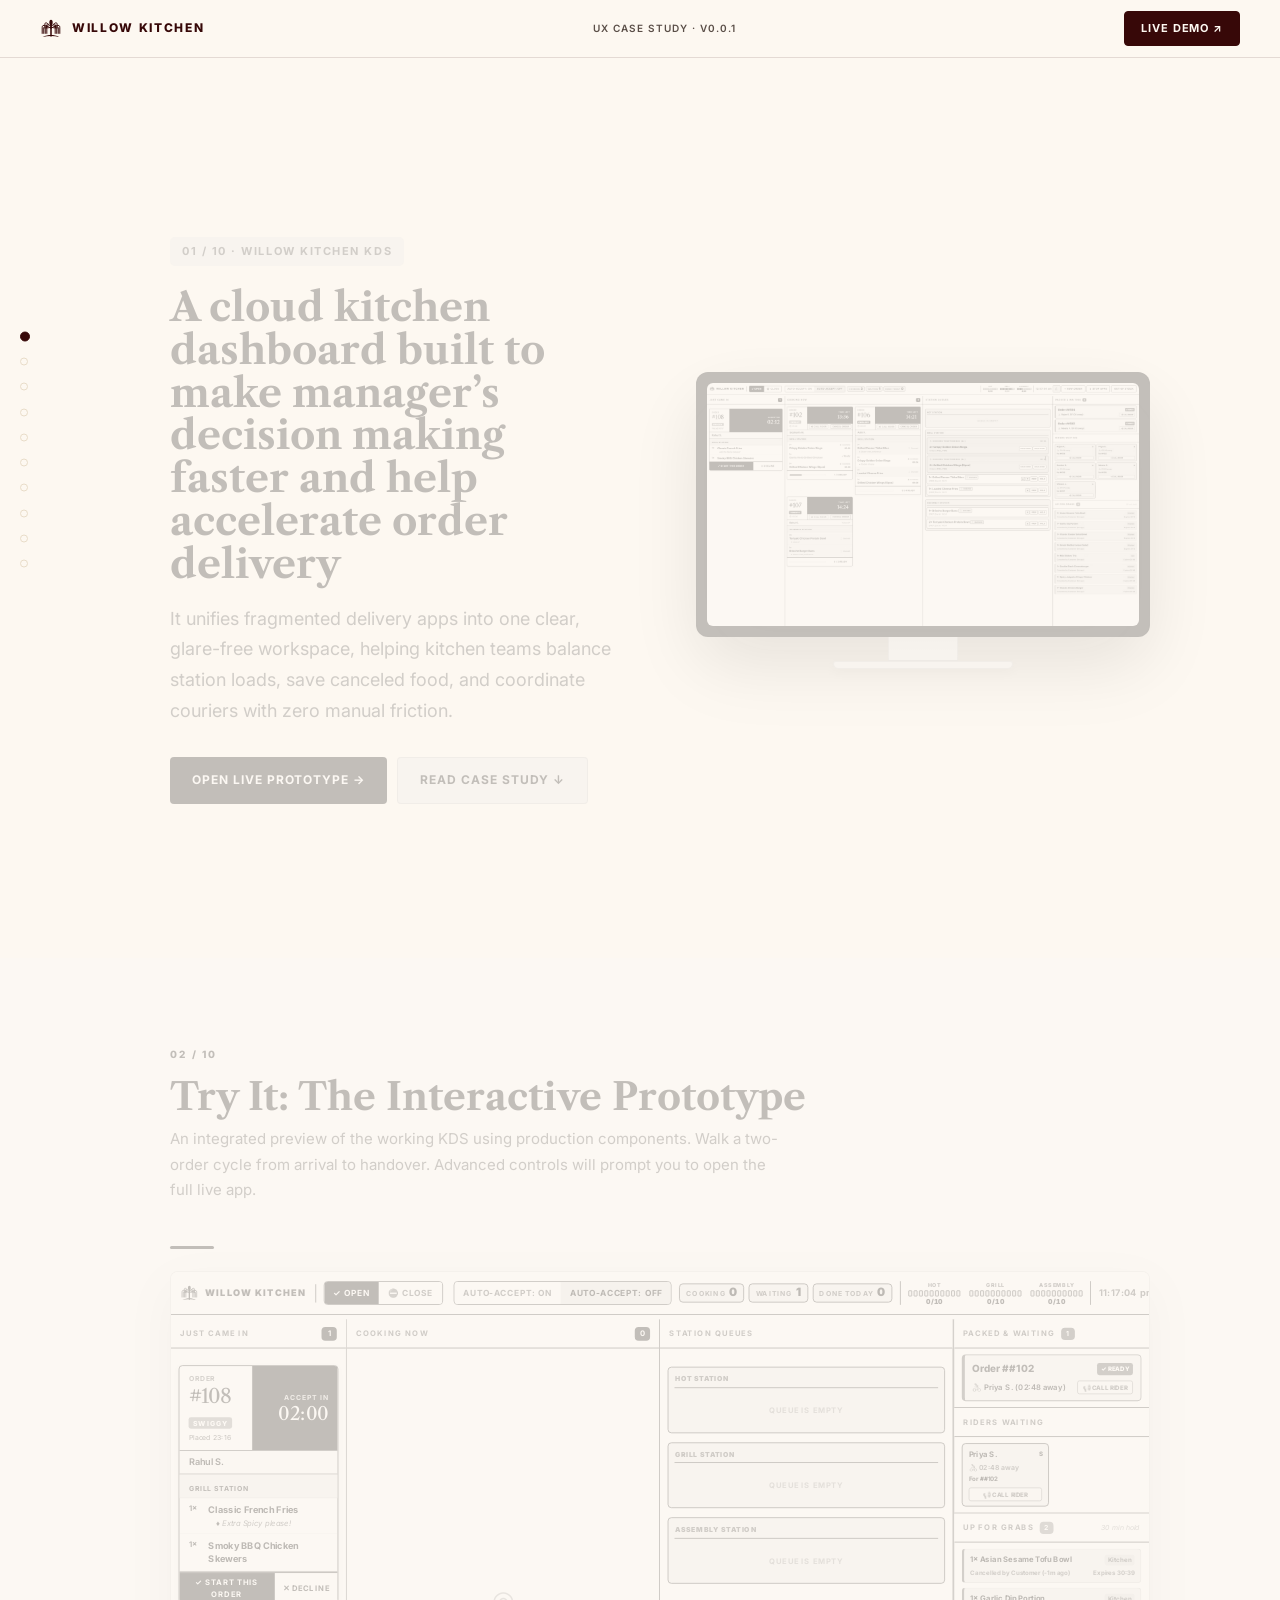
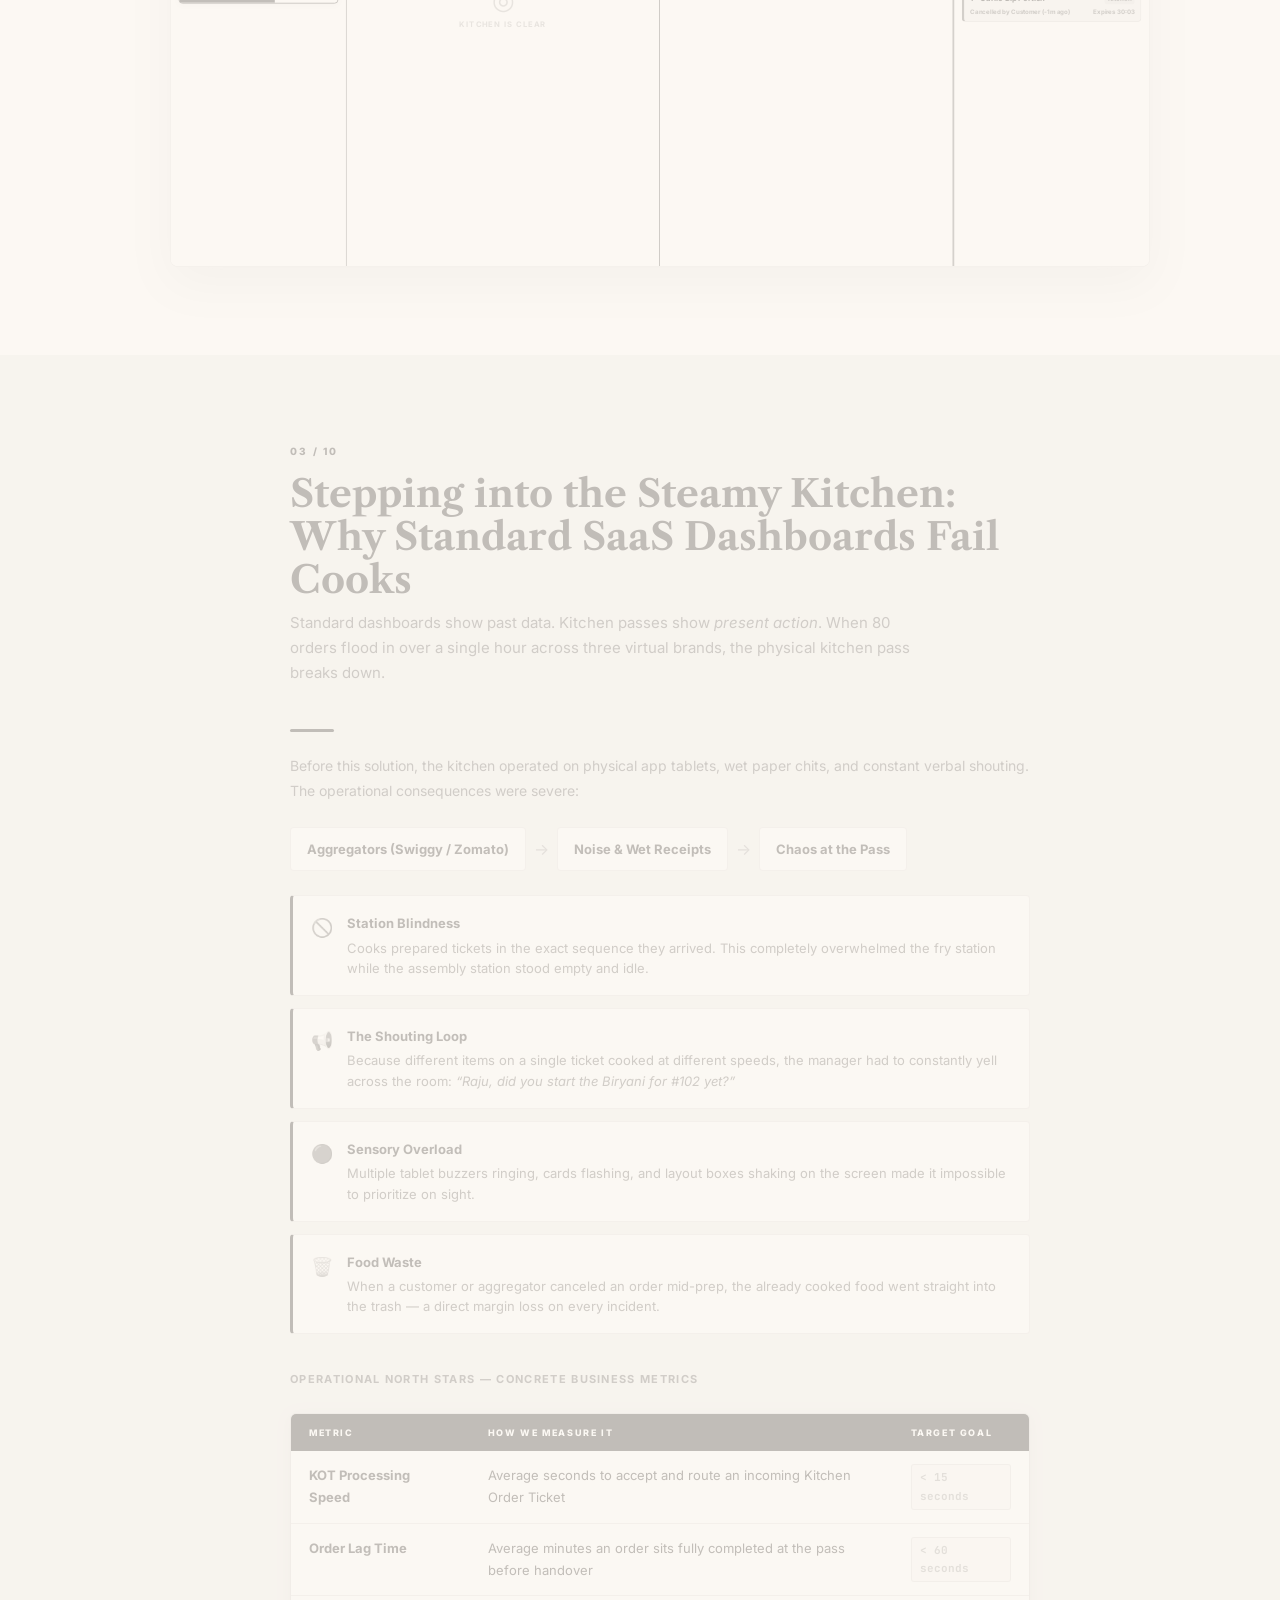
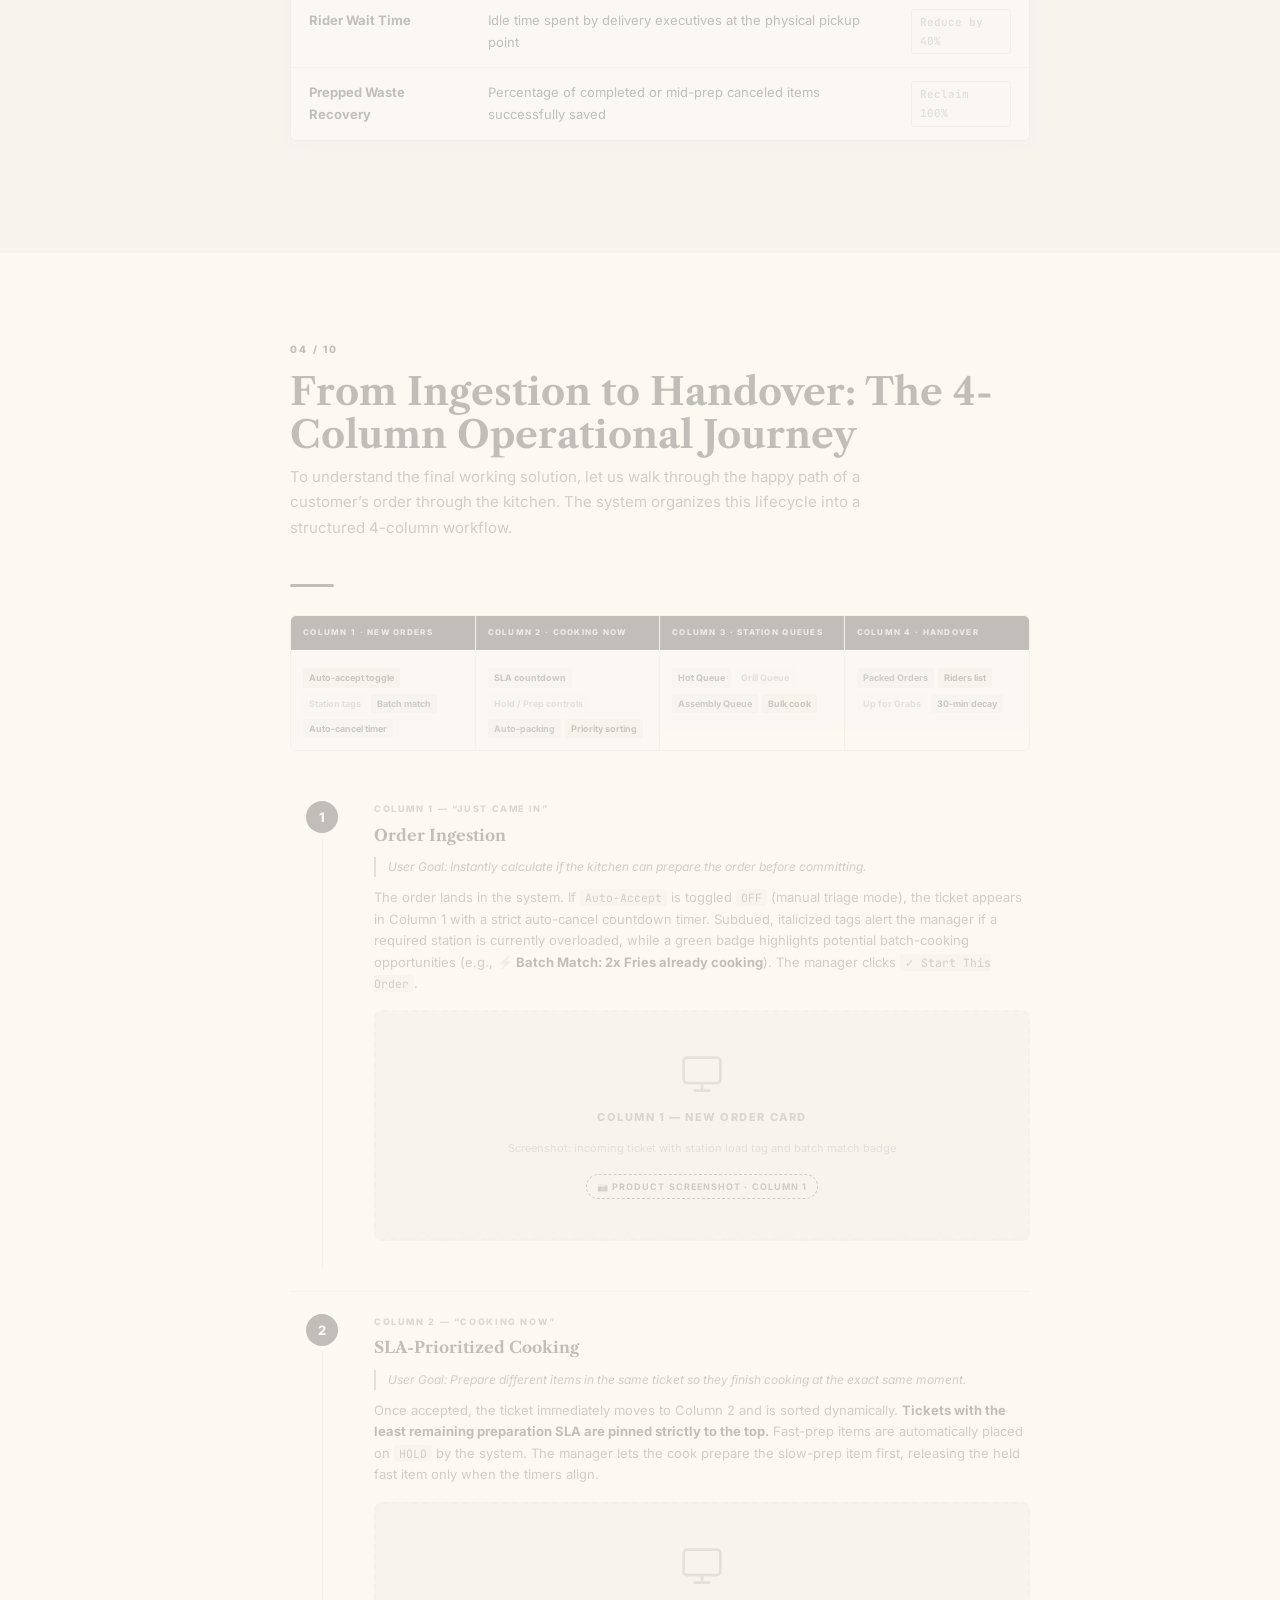
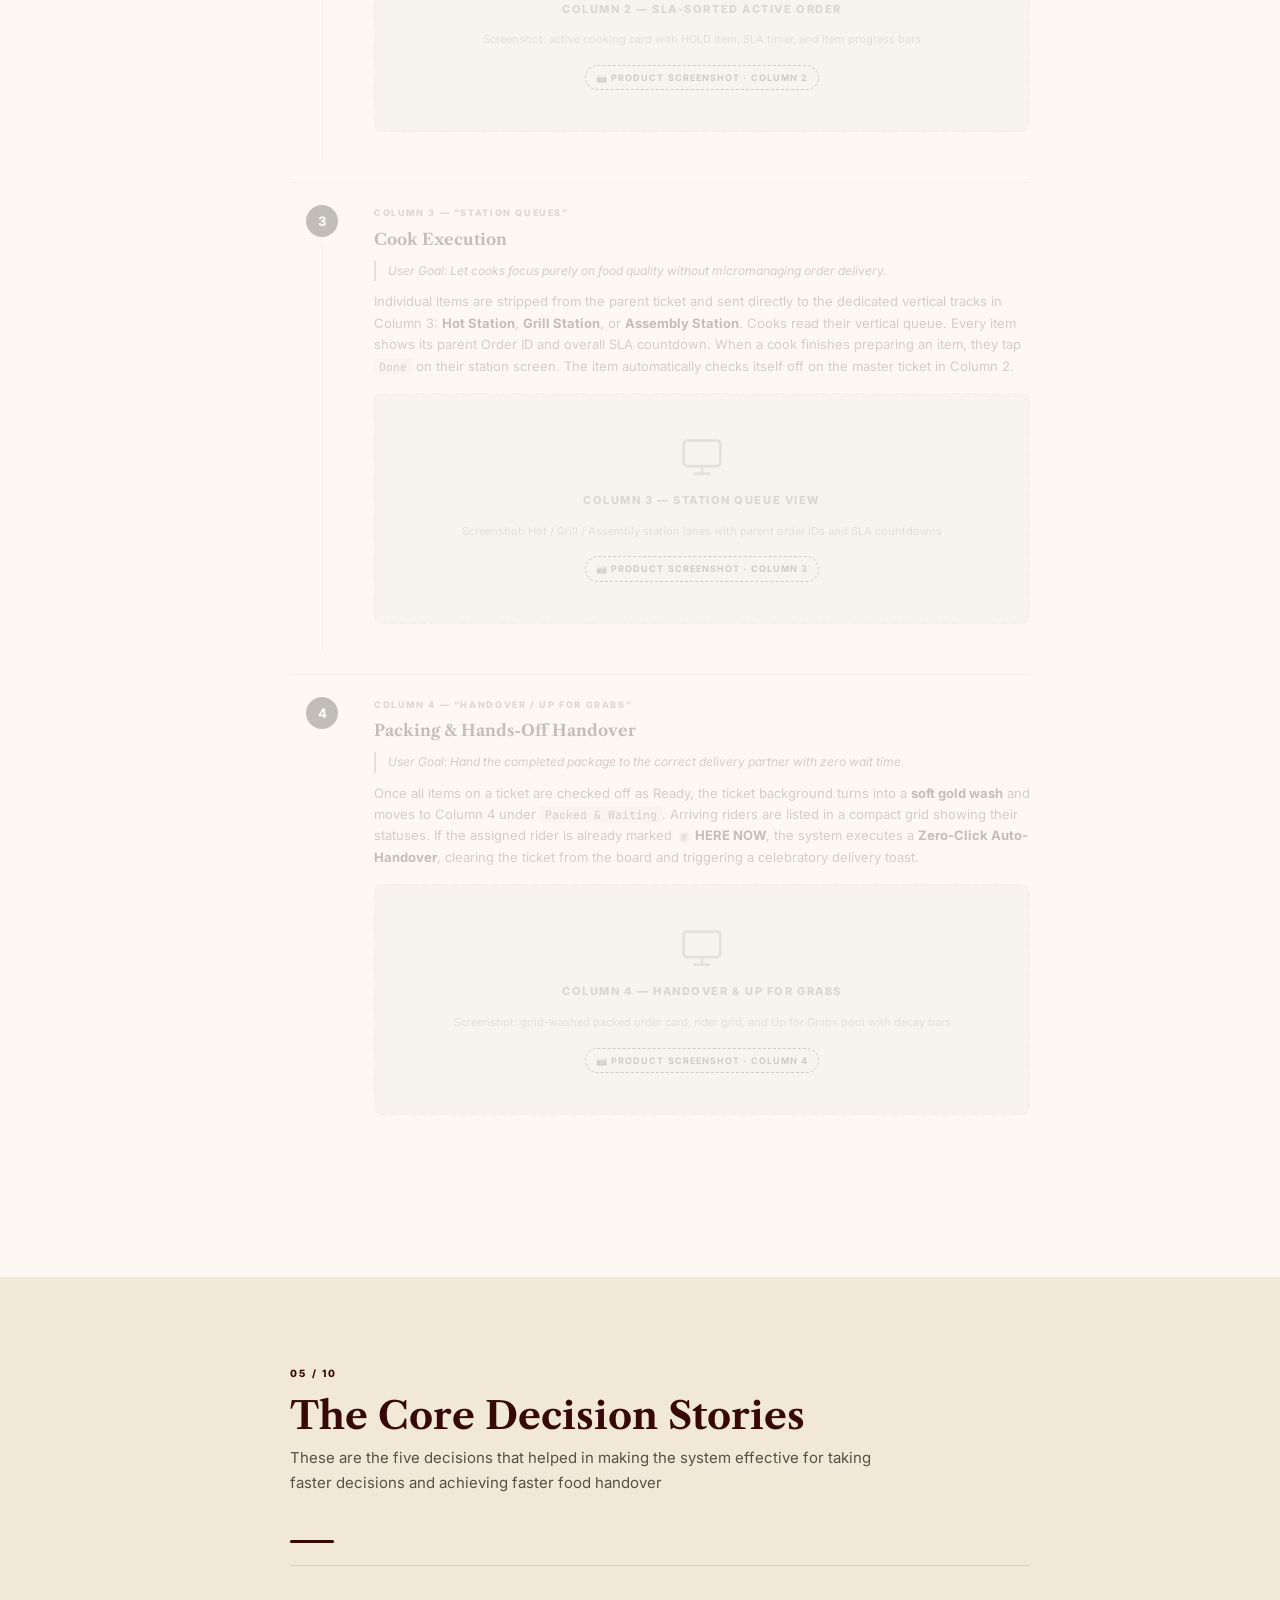
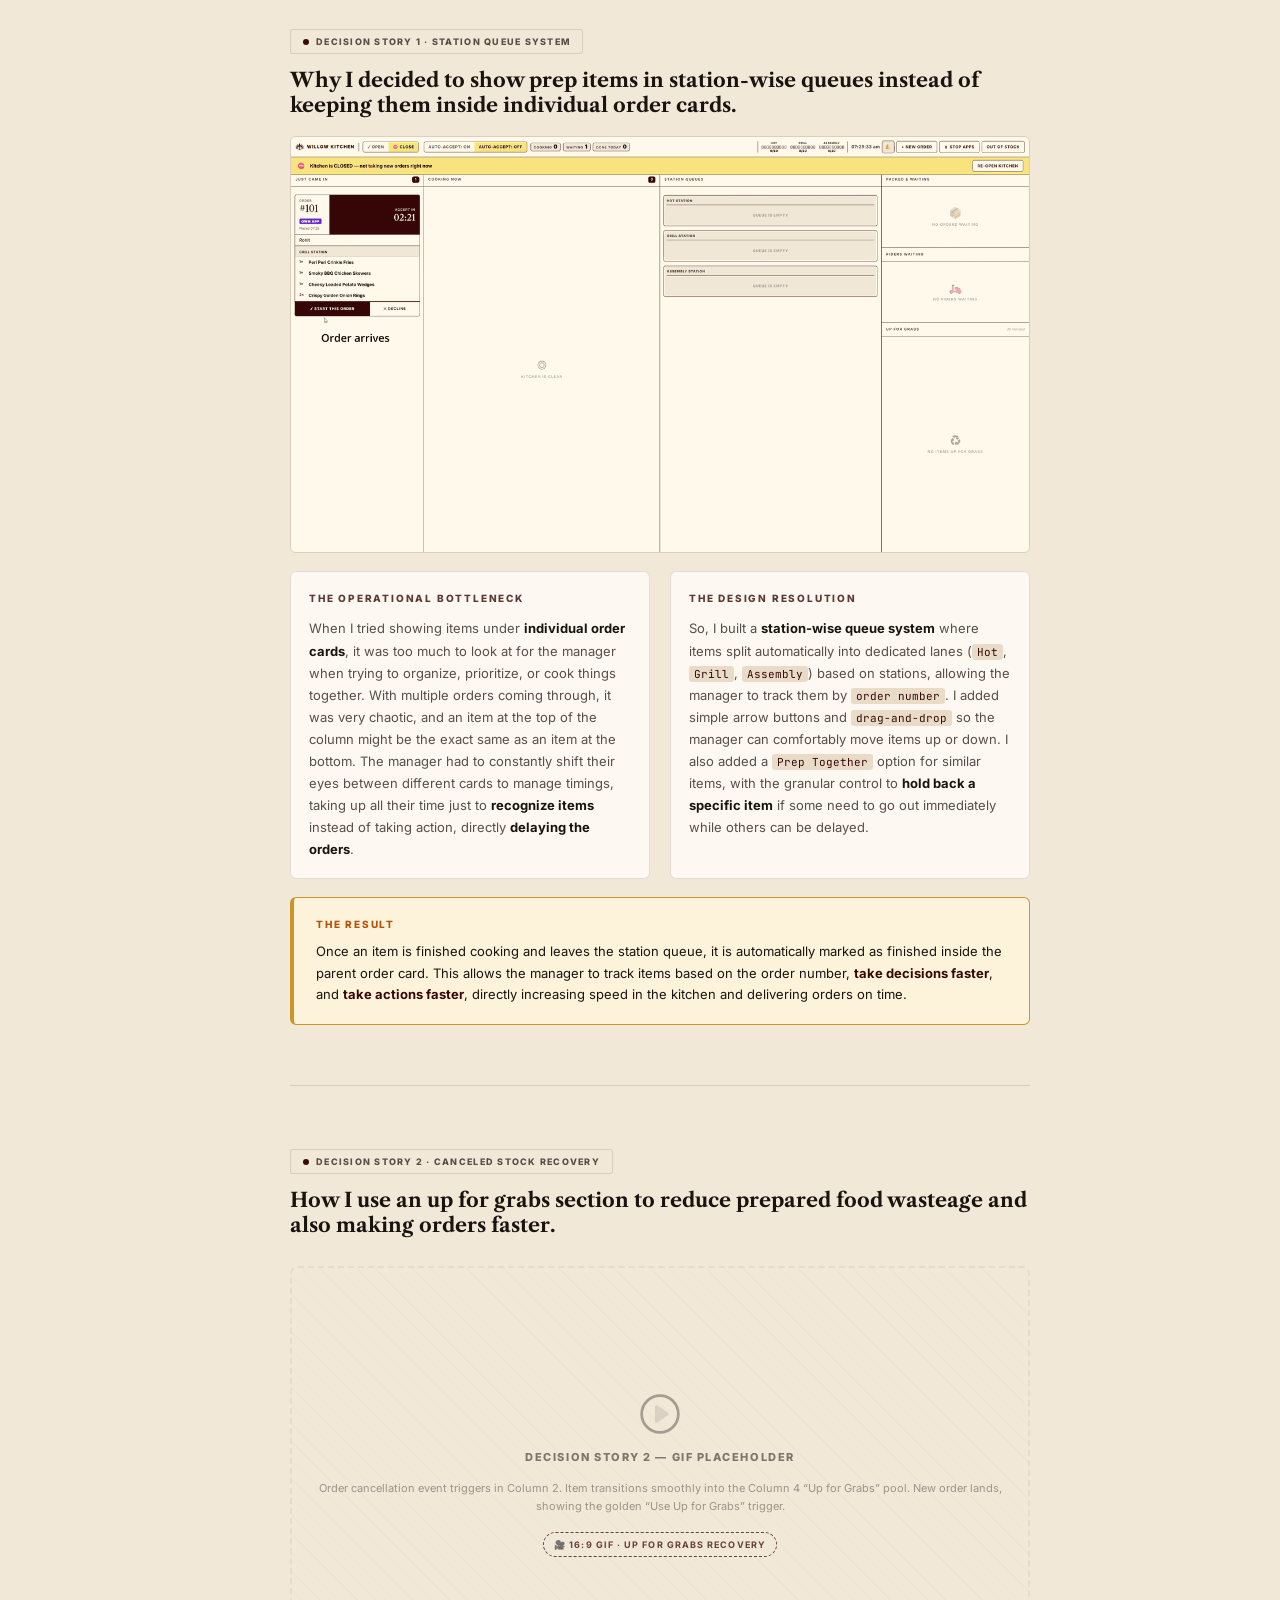
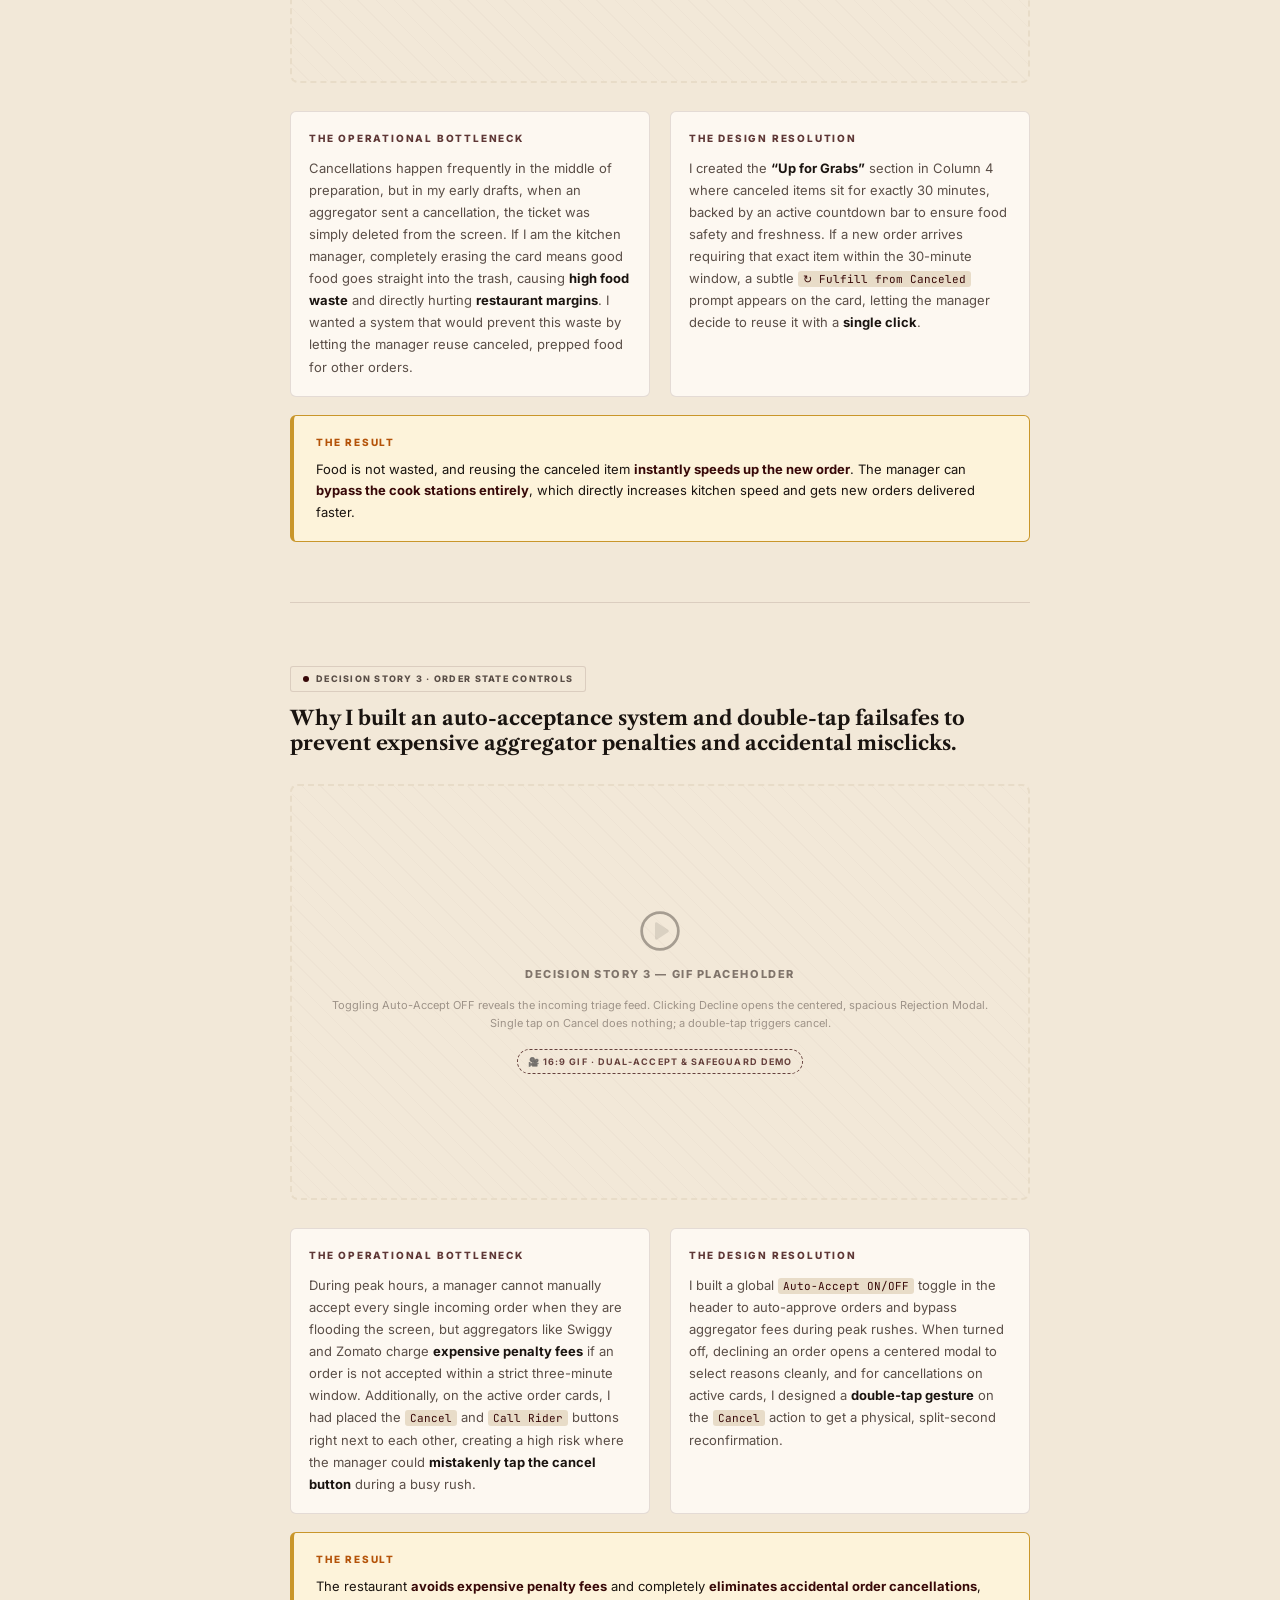
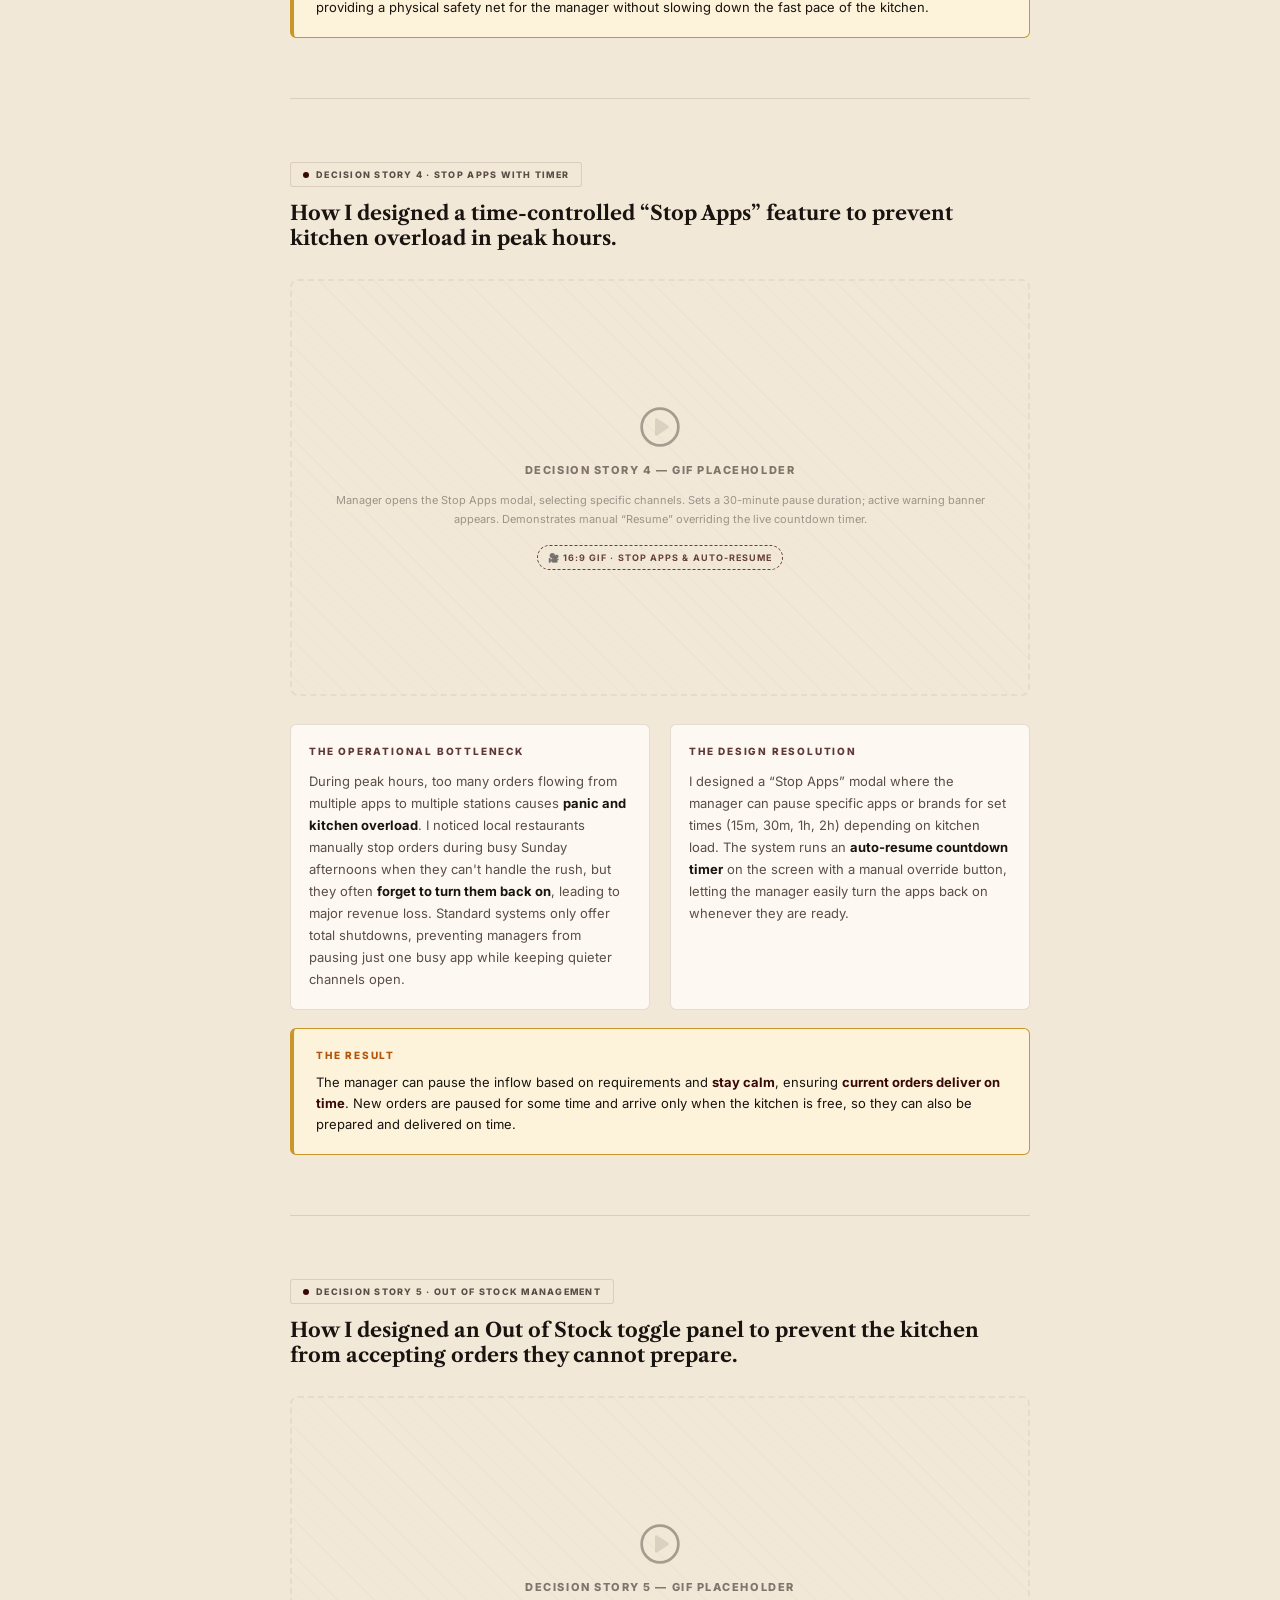
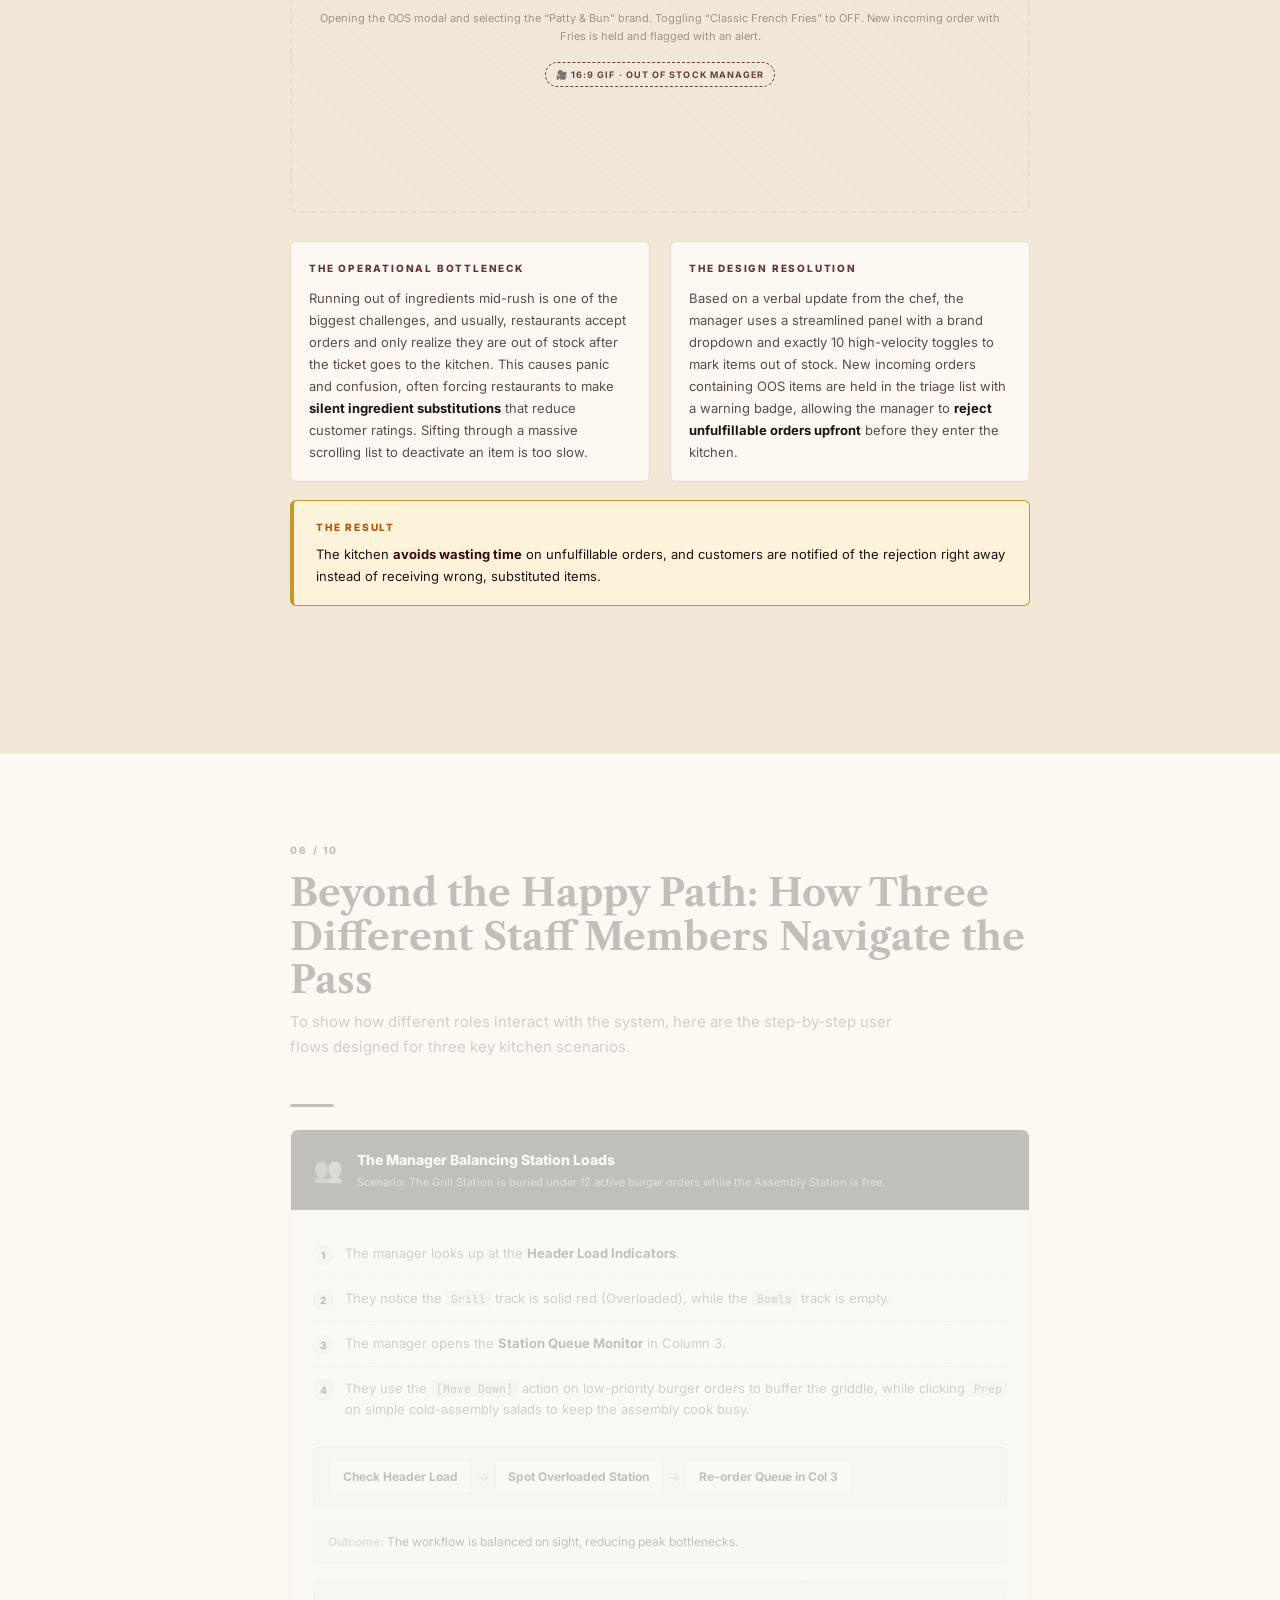
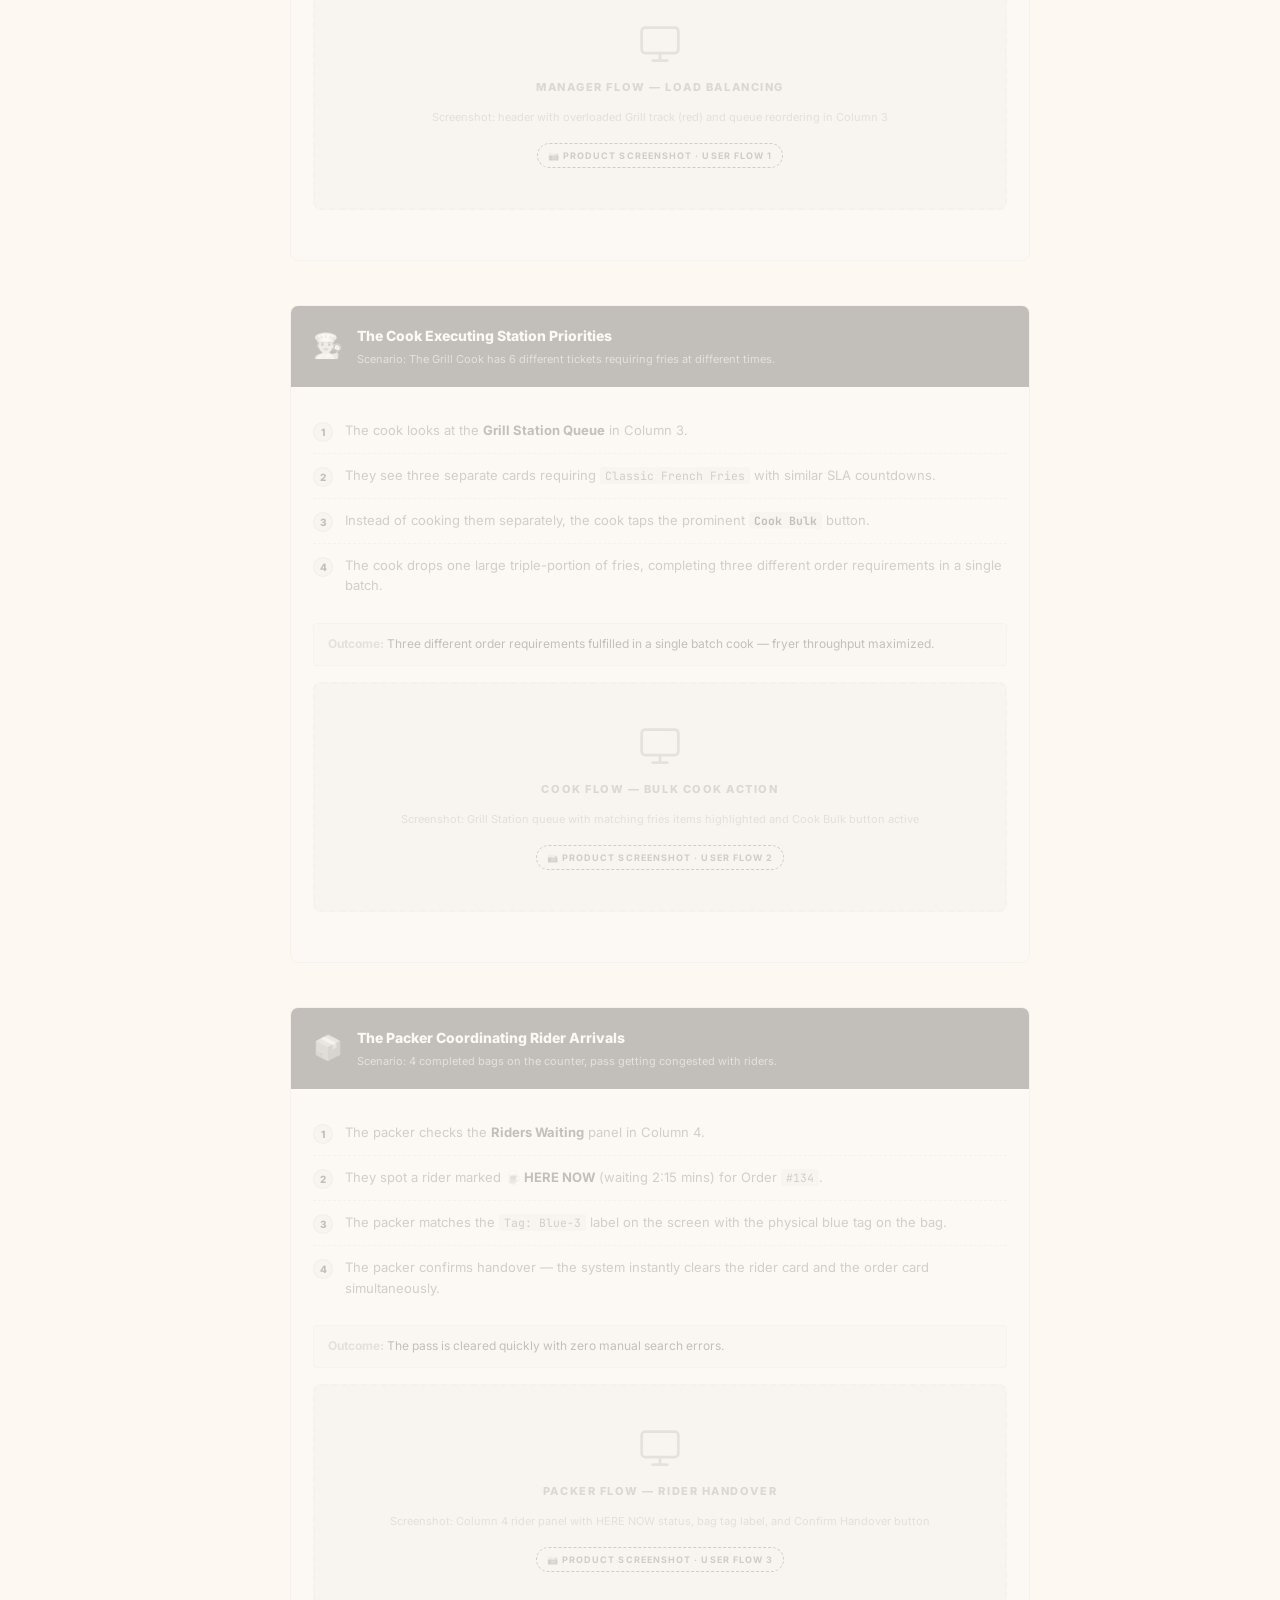
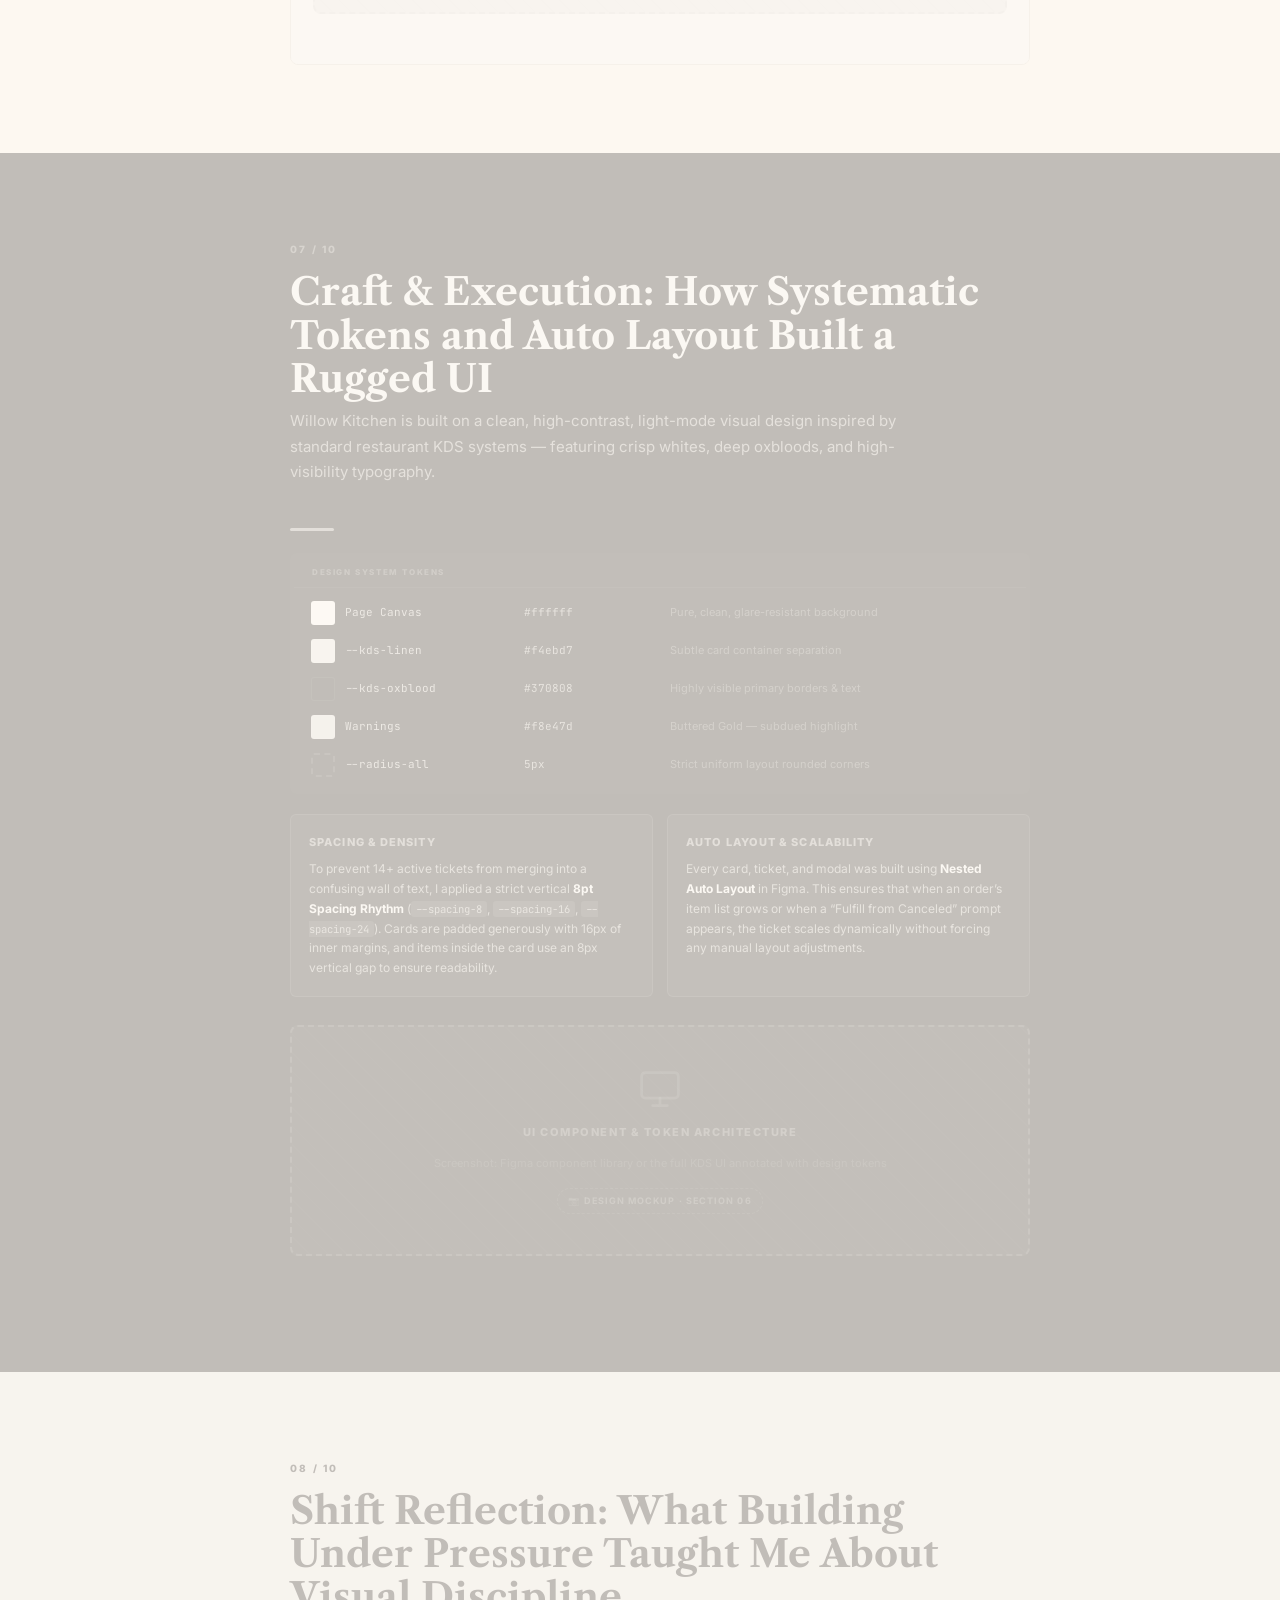
==== case-study/index.html @ ede8e451 "feat: Grey out all sections except Decision Stories across all versions, update title/subtitle, and " ====
﻿<!DOCTYPE html>
<html lang="en">
<head>
  <meta charset="UTF-8" />
  <meta name="viewport" content="width=device-width, initial-scale=1.0" />
  <title>Willow Kitchen KDS — UX Case Study</title>
  <meta name="description" content="Designing Visual Calm and Failsafe Logic for High-Throughput Cloud Kitchens. A UX case study." />
  <link rel="preconnect" href="https://fonts.googleapis.com" />
  <link rel="preconnect" href="https://fonts.gstatic.com" crossorigin />
  <link href="https://fonts.googleapis.com/css2?family=Libre+Caslon+Text:ital,wght@0,400;0,700;1,400&family=Inter:wght@300;400;500;600;700;800;900&family=JetBrains+Mono:wght@400;600&display=swap" rel="stylesheet" />
  <style>
    *, *::before, *::after { box-sizing: border-box; margin: 0; padding: 0; }
    :root {
      --vellum: #fdf8f1;
      --linen: #f2e8d8;
      --parchment: #e8dcc8;
      --oxblood: #370808;
      --crimson: #6b1111;
      --ink: #1a1410;
      --graphite: #5a4e47;
      --gold: #c9962a;
      --gold-bg: #fdf3da;
      --green: #1a5c38;
      --blue: #1a3a6b;
      --border: rgba(55,8,8,0.12);
      --shadow: 0 2px 16px rgba(55,8,8,0.08);
      --font-ui: 'Inter', sans-serif;
      --font-ser: 'Libre Caslon Text', serif;
      --font-mono: 'JetBrains Mono', monospace;
    }
    html { scroll-behavior: smooth; }
    body { font-family: var(--font-ui); background: var(--vellum); color: var(--ink); line-height: 1.7; overflow-x: hidden; }
    ::-webkit-scrollbar { width: 6px; }
    ::-webkit-scrollbar-track { background: var(--linen); }
    ::-webkit-scrollbar-thumb { background: var(--parchment); border-radius: 3px; }
    ::-webkit-scrollbar-thumb:hover { background: var(--graphite); }
    #progress-bar { position: fixed; top: 0; left: 0; height: 3px; background: linear-gradient(90deg, var(--oxblood), var(--gold)); width: 0%; z-index: 1000; transition: width 0.1s linear; }
    nav.topnav { position: fixed; top: 0; left: 0; right: 0; height: 58px; background: rgba(253,248,241,0.92); backdrop-filter: blur(16px); border-bottom: 1px solid var(--border); display: flex; align-items: center; justify-content: space-between; padding: 0 40px; z-index: 900; }
    .nav-brand { display: flex; align-items: center; gap: 10px; text-decoration: none; }
    .nav-brand-text { font-size: 12px; font-weight: 800; letter-spacing: 0.14em; text-transform: uppercase; color: var(--oxblood); }
    .nav-label { font-size: 10px; font-weight: 600; letter-spacing: 0.1em; text-transform: uppercase; color: var(--graphite); }
    .nav-cta { display: inline-flex; align-items: center; gap: 6px; padding: 7px 16px; border: 1px solid var(--oxblood); border-radius: 4px; background: var(--oxblood); color: var(--vellum); font-size: 11px; font-weight: 700; letter-spacing: 0.08em; text-transform: uppercase; text-decoration: none; transition: background 0.2s; }
    .nav-cta:hover { background: var(--crimson); }
    #side-toc { position: fixed; left: 20px; top: 50%; transform: translateY(-50%); display: flex; flex-direction: column; gap: 10px; z-index: 800; }
    .toc-dot { display: flex; align-items: center; gap: 10px; text-decoration: none; }
    .toc-circle { width: 8px; height: 8px; border-radius: 50%; border: 1.5px solid var(--parchment); background: transparent; transition: all 0.25s; flex-shrink: 0; }
    .toc-dot.active .toc-circle { background: var(--oxblood); border-color: var(--oxblood); width: 10px; height: 10px; }
    .toc-lbl { font-size: 9px; font-weight: 700; letter-spacing: 0.1em; text-transform: uppercase; color: var(--graphite); opacity: 0; transform: translateX(-8px); transition: all 0.2s; white-space: nowrap; }
    #side-toc:hover .toc-lbl { opacity: 1; transform: translateX(0); }
    .toc-dot.active .toc-lbl { color: var(--oxblood); }
    main { padding-top: 58px; }
    .section { padding: 88px 0; position: relative; }
    .section-inner { max-width: 860px; margin: 0 auto; padding: 0 40px 0 80px; }
    .alt-bg { background: var(--linen); }
    .dark-bg { background: var(--oxblood); color: var(--vellum); }
    .dark-bg .s-num { color: rgba(253,248,241,0.4); }
    .dark-bg .s-title { color: var(--vellum); }
    .dark-bg .s-sub { color: rgba(253,248,241,0.62); }
    .dark-bg .divider { background: var(--gold); opacity: 0.55; }
    .s-num { font-size: 10px; font-weight: 800; letter-spacing: 0.22em; text-transform: uppercase; color: var(--oxblood); opacity: 0.5; margin-bottom: 12px; }
    .s-title { font-family: var(--font-ser); font-size: clamp(24px, 3.5vw, 38px); font-weight: 700; color: var(--oxblood); line-height: 1.14; margin-bottom: 8px; }
    .s-sub { font-size: 15px; color: var(--graphite); line-height: 1.68; margin-bottom: 44px; max-width: 620px; }
    .divider { width: 44px; height: 3px; background: var(--oxblood); border-radius: 2px; margin-bottom: 22px; opacity: 0.3; }
    p.body { font-size: 14px; color: var(--graphite); line-height: 1.75; margin-bottom: 20px; }
    p.body strong { color: var(--ink); }
    code { font-family: var(--font-mono); font-size: 0.88em; background: rgba(55,8,8,0.07); padding: 1px 5px; border-radius: 3px; }
    .dark-bg code { background: rgba(255,255,255,0.1); }

    /* IMAGE PLACEHOLDER STYLES */
    .img-placeholder {
      width: 100%;
      border: 2px dashed var(--parchment);
      border-radius: 8px;
      background: var(--linen);
      display: flex;
      flex-direction: column;
      align-items: center;
      justify-content: center;
      gap: 12px;
      padding: 40px 24px;
      margin: 28px 0;
      min-height: 220px;
      transition: border-color 0.2s, background 0.2s;
      position: relative;
      overflow: hidden;
    }
    .img-placeholder::before {
      content: '';
      position: absolute;
      inset: 0;
      background: repeating-linear-gradient(45deg, transparent, transparent 12px, rgba(55,8,8,0.018) 12px, rgba(55,8,8,0.018) 13px);
      pointer-events: none;
    }
    .img-placeholder:hover { border-color: var(--oxblood); background: #ede4d4; }
    .img-ph-icon { width: 44px; height: 44px; opacity: 0.35; flex-shrink: 0; }
    .img-ph-label { font-size: 11px; font-weight: 800; letter-spacing: 0.14em; text-transform: uppercase; color: var(--graphite); opacity: 0.75; text-align: center; }
    .img-ph-sub { font-size: 11px; color: var(--graphite); opacity: 0.55; text-align: center; }
    .img-ph-tag { display: inline-flex; align-items: center; gap: 5px; padding: 4px 10px; border: 1px dashed var(--oxblood); border-radius: 20px; font-size: 9px; font-weight: 700; letter-spacing: 0.12em; text-transform: uppercase; color: var(--oxblood); opacity: 0.75; margin-top: 4px; }
    .dark-bg .img-placeholder { background: rgba(255,255,255,0.04); border-color: rgba(255,255,255,0.18); }
    .dark-bg .img-placeholder::before { background: repeating-linear-gradient(45deg, transparent, transparent 12px, rgba(255,255,255,0.02) 12px, rgba(255,255,255,0.02) 13px); }
    .dark-bg .img-ph-label { color: rgba(253,248,241,0.65); }
    .dark-bg .img-ph-sub { color: rgba(253,248,241,0.45); }
    .dark-bg .img-ph-tag { border-color: rgba(255,255,255,0.2); color: var(--gold); opacity: 0.9; }
    .img-placeholder.tall { min-height: 320px; }
    .img-placeholder.short { min-height: 160px; }
    .img-ph-cols { display: grid; grid-template-columns: repeat(4, 1fr); gap: 8px; width: 100%; max-width: 500px; }
    .img-ph-col-mock { height: 90px; background: rgba(55,8,8,0.06); border: 1px solid rgba(55,8,8,0.09); border-radius: 4px; display: flex; align-items: flex-start; padding: 6px; flex-direction: column; gap: 3px; }
    .img-ph-col-mock-line { height: 3px; border-radius: 1px; background: rgba(55,8,8,0.1); width: 100%; }
    .img-ph-col-mock-line.s { width: 55%; }

    /* HERO */
    #s1 { min-height: 100vh; display: flex; flex-direction: column; justify-content: center; padding: 0; }
    .hero-wrap { max-width: 1100px; margin: 0 auto; padding: 80px 40px 56px 80px; display: grid; grid-template-columns: 1fr 1fr; gap: 72px; align-items: center; width: 100%; }
    .hero-kicker { display: inline-flex; align-items: center; gap: 8px; padding: 5px 12px; border: 1px solid var(--border); border-radius: 3px; background: var(--linen); font-size: 10px; font-weight: 800; letter-spacing: 0.18em; text-transform: uppercase; color: var(--graphite); margin-bottom: 22px; }
    .hero-kicker em { color: var(--oxblood); font-style: normal; }
    .hero-h1 { font-family: var(--font-ser); font-size: clamp(32px, 5vw, 54px); font-weight: 700; line-height: 1.07; color: var(--oxblood); margin-bottom: 18px; }
    .hero-p { font-size: 15px; color: var(--graphite); line-height: 1.72; margin-bottom: 30px; max-width: 460px; }
    .hero-meta { display: flex; flex-wrap: wrap; gap: 20px; margin-bottom: 30px; }
    .meta-item { display: flex; flex-direction: column; gap: 2px; }
    .meta-label { font-size: 8px; font-weight: 800; letter-spacing: 0.18em; text-transform: uppercase; color: var(--graphite); }
    .meta-val { font-size: 13px; font-weight: 700; color: var(--ink); }
    .btn-row { display: flex; gap: 10px; flex-wrap: wrap; }
    .btn-primary { display: inline-flex; align-items: center; gap: 8px; padding: 12px 22px; background: var(--oxblood); color: var(--vellum); border-radius: 4px; font-size: 12px; font-weight: 700; letter-spacing: 0.08em; text-transform: uppercase; text-decoration: none; transition: background 0.2s, transform 0.15s; }
    .btn-primary:hover { background: var(--crimson); transform: translateY(-1px); }
    .btn-ghost { display: inline-flex; align-items: center; gap: 8px; padding: 12px 22px; background: transparent; color: var(--oxblood); border: 1px solid var(--border); border-radius: 4px; font-size: 12px; font-weight: 700; letter-spacing: 0.08em; text-transform: uppercase; text-decoration: none; transition: border-color 0.2s; }
    .btn-ghost:hover { border-color: var(--oxblood); }
    .hero-visual { position: relative; }
    .mock-screen { background: var(--oxblood); border-radius: 8px; padding: 18px; box-shadow: 0 28px 72px rgba(55,8,8,0.22); }
    .mock-bar { display: flex; align-items: center; gap: 5px; margin-bottom: 13px; }
    .mdot { width: 7px; height: 7px; border-radius: 50%; }
    .mdot.r { background: #ff5f57; } .mdot.y { background: #febc2e; } .mdot.g { background: #28c840; }
    .mock-titlebar { flex: 1; height: 6px; background: rgba(255,255,255,0.07); border-radius: 3px; }
    .mock-cols { display: grid; grid-template-columns: 1fr 1.6fr 1.4fr 1fr; gap: 5px; min-height: 240px; }
    .mock-col { background: rgba(255,255,255,0.05); border-radius: 3px; padding: 7px 5px; display: flex; flex-direction: column; gap: 4px; }
    .mock-col-head { font-size: 5px; font-weight: 800; letter-spacing: 0.2em; text-transform: uppercase; color: rgba(255,255,255,0.35); padding-bottom: 5px; border-bottom: 1px solid rgba(255,255,255,0.06); margin-bottom: 2px; }
    .mock-card { background: rgba(255,255,255,0.07); border-radius: 2px; padding: 5px; display: flex; flex-direction: column; gap: 2px; }
    .mock-card.ac { background: rgba(201,150,42,0.22); border-left: 2px solid #c9962a; }
    .mock-card.gr { background: rgba(26,92,56,0.25); border-left: 2px solid #3ecf8e; }
    .mock-card.rd { background: rgba(185,28,28,0.18); border-left: 2px solid #ef4444; }
    .mline { height: 3px; border-radius: 1px; background: rgba(255,255,255,0.12); }
    .mline.s { width: 50%; } .mline.m { width: 72%; }
    .mline.gl { background: rgba(201,150,42,0.55); } .mline.grn { background: rgba(62,207,142,0.45); }
    .stat-badge { position: absolute; background: var(--vellum); border: 1px solid var(--border); border-radius: 6px; padding: 9px 13px; box-shadow: var(--shadow); display: flex; flex-direction: column; gap: 1px; }
    .stat-badge.tr { top: -16px; right: -18px; }
    .stat-badge.bl { bottom: -16px; left: -18px; }
    .stat-val { font-family: var(--font-ser); font-size: 22px; font-weight: 700; color: var(--oxblood); line-height: 1; }
    .stat-lbl { font-size: 8px; font-weight: 700; letter-spacing: 0.1em; text-transform: uppercase; color: var(--graphite); }
    /* PROBLEM */
    .flow-row { display: flex; align-items: center; gap: 0; margin: 24px 0; flex-wrap: wrap; }
    .flow-box { padding: 10px 16px; background: var(--vellum); border: 1px solid var(--border); border-radius: 4px; font-size: 13px; font-weight: 700; color: var(--ink); }
    .flow-arr { font-size: 16px; color: var(--oxblood); padding: 0 8px; opacity: 0.35; }
    .prob-list { display: flex; flex-direction: column; gap: 12px; margin: 24px 0; }
    .prob-item { display: flex; gap: 14px; padding: 16px 18px; background: var(--vellum); border: 1px solid var(--border); border-left: 3px solid var(--oxblood); border-radius: 4px; transition: transform 0.2s; }
    .prob-item:hover { transform: translateX(3px); }
    .prob-icon { font-size: 18px; flex-shrink: 0; margin-top: 1px; }
    .prob-title { font-size: 13px; font-weight: 700; color: var(--ink); margin-bottom: 3px; }
    .prob-text { font-size: 13px; color: var(--graphite); line-height: 1.6; }
    .tbl-wrap { overflow-x: auto; margin: 24px 0; border-radius: 6px; border: 1px solid var(--border); box-shadow: var(--shadow); }
    .dtable { width: 100%; border-collapse: collapse; background: var(--vellum); }
    .dtable th { background: var(--oxblood); color: var(--vellum); font-size: 9px; font-weight: 800; letter-spacing: 0.18em; text-transform: uppercase; padding: 11px 18px; text-align: left; }
    .dtable td { padding: 13px 18px; font-size: 13px; border-bottom: 1px solid var(--border); color: var(--ink); vertical-align: top; }
    .dtable tr:last-child td { border-bottom: none; }
    .dtable tr:hover td { background: var(--linen); }
    .dtable td:first-child { font-weight: 700; }
    .target-badge { display: inline-flex; padding: 3px 8px; background: var(--gold-bg); border: 1px solid rgba(201,150,42,0.3); border-radius: 3px; font-size: 11px; font-weight: 700; color: var(--gold); font-family: var(--font-mono); }
    /* WORKFLOW */
    .wf-diagram { display: grid; grid-template-columns: repeat(4, 1fr); gap: 0; margin: 28px 0; border: 1px solid var(--border); border-radius: 6px; overflow: hidden; }
    .wf-col { border-right: 1px solid var(--border); }
    .wf-col:last-child { border-right: none; }
    .wf-col-head { padding: 10px 12px; background: var(--oxblood); font-size: 8px; font-weight: 800; letter-spacing: 0.16em; text-transform: uppercase; color: rgba(253,248,241,0.75); border-bottom: 1px solid rgba(255,255,255,0.08); }
    .wf-col-body { padding: 10px 12px; background: var(--vellum); min-height: 80px; }
    .wf-tag { display: inline-block; font-size: 9px; font-weight: 700; padding: 2px 6px; border-radius: 2px; margin: 2px 2px 2px 0; }
    .wf-tag.green { background: rgba(26,92,56,0.1); color: var(--green); }
    .wf-tag.red { background: rgba(185,28,28,0.08); color: #b91c1c; }
    .wf-tag.gold { background: var(--gold-bg); color: var(--gold); }
    .wf-tag.blue { background: rgba(26,58,107,0.08); color: var(--blue); }
    .wf-tag-list { display: flex; flex-wrap: wrap; gap: 2px; margin-top: 6px; }
    /* STEP CARDS */
    .steps-list { display: flex; flex-direction: column; gap: 0; margin: 24px 0; }
    .step-item { display: grid; grid-template-columns: 64px 1fr; border-bottom: 1px solid var(--border); }
    .step-item:last-child { border-bottom: none; }
    .step-num-col { padding: 22px 0 22px 0; display: flex; flex-direction: column; align-items: center; gap: 6px; }
    .step-num-circle { width: 32px; height: 32px; border-radius: 50%; background: var(--oxblood); color: var(--vellum); font-size: 13px; font-weight: 800; display: flex; align-items: center; justify-content: center; flex-shrink: 0; }
    .step-num-line { flex: 1; width: 1px; background: var(--border); }
    .step-item:last-child .step-num-line { display: none; }
    .step-content { padding: 22px 0 22px 20px; }
    .step-label { font-size: 9px; font-weight: 800; letter-spacing: 0.18em; text-transform: uppercase; color: var(--oxblood); opacity: 0.55; margin-bottom: 5px; }
    .step-title { font-size: 16px; font-weight: 700; color: var(--ink); margin-bottom: 8px; font-family: var(--font-ser); }
    .step-goal { font-size: 12px; font-style: italic; color: var(--graphite); margin-bottom: 10px; padding-left: 12px; border-left: 2px solid var(--gold); }
    .step-text { font-size: 13px; color: var(--graphite); line-height: 1.65; }
    .step-text strong { color: var(--ink); }
    /* DECISION STORIES */
    .ds-section { padding: 60px 0; border-top: 1px solid var(--border); }
    .ds-section:first-of-type { border-top: none; padding-top: 0; }
    .ds-badge { display: inline-flex; align-items: center; gap: 7px; padding: 4px 12px; border: 1px solid var(--border); border-radius: 3px; background: var(--linen); font-size: 9px; font-weight: 800; letter-spacing: 0.14em; text-transform: uppercase; color: var(--graphite); margin-bottom: 14px; }
    .ds-badge-dot { width: 6px; height: 6px; border-radius: 50%; background: var(--oxblood); flex-shrink: 0; }
    .ds-title { font-family: var(--font-ser); font-size: 20px; font-weight: 700; color: var(--ink); line-height: 1.25; margin-bottom: 18px; }
    .ds-hook { padding: 14px 18px; background: var(--linen); border-radius: 5px; border-left: 3px solid var(--parchment); margin-bottom: 20px; font-size: 13px; color: var(--graphite); line-height: 1.65; }
    .ds-hook strong { color: var(--ink); }
    .ba-grid { display: grid; grid-template-columns: 1fr 1fr; gap: 12px; margin: 18px 0; }
    .ba-card { padding: 14px 16px; border-radius: 5px; border: 1px solid var(--border); }
    .ba-before { background: rgba(185,28,28,0.04); border-color: rgba(185,28,28,0.14); }
    .ba-after { background: rgba(26,92,56,0.04); border-color: rgba(26,92,56,0.14); }
    .ba-lbl { font-size: 8px; font-weight: 800; letter-spacing: 0.18em; text-transform: uppercase; margin-bottom: 8px; }
    .ba-before .ba-lbl { color: #b91c1c; }
    .ba-after .ba-lbl { color: var(--green); }
    .ba-text { font-size: 12px; color: var(--graphite); line-height: 1.6; }
    .ba-text strong { color: var(--ink); }
    .action-steps { display: flex; flex-direction: column; gap: 8px; margin: 16px 0; }
    .action-step { display: flex; gap: 12px; align-items: flex-start; padding: 12px 14px; background: var(--vellum); border: 1px solid var(--border); border-radius: 4px; font-size: 13px; color: var(--graphite); line-height: 1.6; transition: transform 0.15s; }
    .action-step:hover { transform: translateX(3px); }
    .action-step strong { color: var(--ink); }
    .action-num { width: 22px; height: 22px; border-radius: 50%; background: var(--oxblood); color: var(--vellum); font-size: 11px; font-weight: 800; display: flex; align-items: center; justify-content: center; flex-shrink: 0; margin-top: 1px; }
    .result-box { padding: 16px 20px; border-radius: 5px; margin-top: 18px; border-left: 3px solid; }
    .result-label { font-size: 8px; font-weight: 800; letter-spacing: 0.16em; text-transform: uppercase; margin-bottom: 6px; }
    .result-text { font-size: 13px; color: var(--ink); line-height: 1.65; }
    .result-text strong { font-weight: 700; }
    .inline-flow { display: flex; align-items: center; gap: 0; margin: 16px 0; flex-wrap: wrap; padding: 12px 16px; background: var(--linen); border-radius: 5px; border: 1px solid var(--border); }
    .inline-flow-box { padding: 6px 12px; background: var(--vellum); border: 1px solid var(--border); border-radius: 3px; font-size: 12px; font-weight: 700; color: var(--ink); white-space: nowrap; }
    .inline-flow-arr { font-size: 13px; color: var(--oxblood); padding: 0 6px; opacity: 0.35; }
    .persona-grid { display: flex; flex-direction: column; gap: 44px; }
    .persona-card { border: 1px solid var(--border); border-radius: 8px; overflow: hidden; }
    .persona-head { padding: 18px 22px; background: var(--oxblood); display: flex; align-items: center; gap: 14px; }
    .persona-icon { font-size: 24px; flex-shrink: 0; }
    .persona-title { font-size: 14px; font-weight: 800; color: var(--vellum); margin-bottom: 2px; }
    .persona-scenario { font-size: 11px; color: rgba(253,248,241,0.6); }
    .persona-body { background: var(--vellum); padding: 22px; }
    .persona-steps { list-style: none; display: flex; flex-direction: column; gap: 0; margin-bottom: 16px; }
    .persona-step { display: flex; gap: 12px; padding: 11px 0; border-bottom: 1px dashed var(--border); font-size: 13px; color: var(--graphite); line-height: 1.6; }
    .persona-step:last-child { border-bottom: none; }
    .persona-step-num { width: 20px; height: 20px; border-radius: 50%; background: var(--linen); border: 1px solid var(--border); font-size: 10px; font-weight: 800; display: flex; align-items: center; justify-content: center; flex-shrink: 0; color: var(--oxblood); margin-top: 2px; }
    .persona-step strong { color: var(--ink); }
    .persona-outcome { padding: 10px 14px; background: var(--gold-bg); border: 1px solid rgba(201,150,42,0.2); border-radius: 4px; font-size: 12px; color: var(--ink); }
    .persona-outcome strong { color: var(--gold); }
    .token-box { background: var(--ink); border-radius: 6px; padding: 4px; margin: 20px 0; }
    .token-head { padding: 9px 18px 7px; font-size: 8px; font-weight: 800; letter-spacing: 0.2em; text-transform: uppercase; color: rgba(255,255,255,0.28); border-bottom: 1px solid rgba(255,255,255,0.06); }
    .token-rows { padding: 6px 4px; }
    .token-row { display: flex; align-items: center; gap: 10px; padding: 7px 13px; border-radius: 4px; transition: background 0.15s; }
    .token-row:hover { background: rgba(255,255,255,0.04); }
    .t-swatch { width: 24px; height: 24px; border-radius: 3px; flex-shrink: 0; border: 1px solid rgba(255,255,255,0.08); }
    .t-hex { font-family: var(--font-mono); font-size: 11px; color: #3ecf8e; flex: 0.8; }
    .t-name { font-family: var(--font-mono); font-size: 11px; color: #febc2e; flex: 1; }
    .t-use { font-size: 11px; color: rgba(255,255,255,0.32); flex: 2; }
    .craft-grid { display: grid; grid-template-columns: 1fr 1fr; gap: 14px; margin: 20px 0; }
    .craft-card { padding: 18px; border: 1px solid var(--border); border-radius: 6px; background: var(--vellum); }
    .craft-card-title { font-size: 11px; font-weight: 800; letter-spacing: 0.1em; text-transform: uppercase; color: var(--oxblood); margin-bottom: 8px; }
    .craft-card-text { font-size: 12px; color: var(--graphite); line-height: 1.65; }
    .craft-card-text strong { color: var(--ink); }
    .big-quote { border-left: 3px solid var(--gold); padding: 22px 26px; margin: 28px 0; }
    .big-quote-text { font-family: var(--font-ser); font-size: 20px; font-style: italic; color: var(--ink); line-height: 1.58; margin-bottom: 10px; }
    .big-quote-cite { font-size: 10px; font-weight: 800; letter-spacing: 0.14em; text-transform: uppercase; color: var(--graphite); }
    .edge-grid { display: grid; grid-template-columns: 1fr 1fr; gap: 14px; margin: 22px 0; }
    .edge-card { padding: 20px; border: 1px solid var(--border); border-radius: 6px; background: var(--vellum); }
    .edge-num { font-family: var(--font-ser); font-size: 28px; font-weight: 700; color: var(--oxblood); opacity: 0.12; line-height: 1; margin-bottom: 8px; }
    .edge-title { font-size: 13px; font-weight: 700; color: var(--ink); margin-bottom: 7px; }
    .edge-text { font-size: 12px; color: var(--graphite); line-height: 1.65; }
    .fb-list { display: flex; flex-direction: column; gap: 10px; margin: 20px 0; }
    .fb-item { display: flex; gap: 12px; padding: 14px 18px; background: rgba(255,255,255,0.05); border: 1px solid rgba(255,255,255,0.09); border-radius: 5px; align-items: flex-start; }
    .fb-num { width: 24px; height: 24px; border-radius: 50%; background: rgba(255,255,255,0.08); font-size: 11px; font-weight: 800; color: var(--gold); display: flex; align-items: center; justify-content: center; flex-shrink: 0; margin-top: 2px; }
    .fb-text { font-size: 13px; color: rgba(253,248,241,0.7); line-height: 1.65; }
    .fb-text strong { color: var(--vellum); }
    footer { background: var(--ink); padding: 44px 40px 44px 80px; display: flex; align-items: center; justify-content: space-between; gap: 20px; flex-wrap: wrap; }
    .footer-brand { display: flex; align-items: center; gap: 10px; }
    .footer-brand-text { font-size: 11px; font-weight: 800; letter-spacing: 0.14em; text-transform: uppercase; color: rgba(253,248,241,0.4); }
    .footer-links { display: flex; gap: 20px; }
    .footer-link { font-size: 10px; font-weight: 700; letter-spacing: 0.08em; text-transform: uppercase; color: rgba(253,248,241,0.3); text-decoration: none; transition: color 0.2s; }
    .footer-link:hover { color: rgba(253,248,241,0.65); }
    .reveal { opacity: 0; transform: translateY(20px); transition: opacity 0.6s ease, transform 0.6s ease; }
    .reveal.visible { opacity: 1; transform: translateY(0); }
    .d1 { transition-delay: 0.1s; } .d2 { transition-delay: 0.2s; } .d3 { transition-delay: 0.3s; } .d4 { transition-delay: 0.4s; }
    @media (max-width: 900px) {
      .hero-wrap { grid-template-columns: 1fr; }
      .hero-visual { display: none; }
      #side-toc { display: none; }
      .section-inner { padding: 0 20px; }
      .wf-diagram { grid-template-columns: 1fr 1fr; }
      .ba-grid, .craft-grid, .edge-grid { grid-template-columns: 1fr; }
      nav.topnav { padding: 0 16px; }
      footer { padding: 32px 20px; }
    }
    /* ── Hero Mockup ─────────────────────────────────────────── */
    .hero-mockup-img { width:100%; border-radius:8px; box-shadow:0 24px 64px rgba(55,8,8,0.22); display:block; }
    /* ── Interactive Prototype ────────────────────────────────── */
    .proto-wrap { max-width:1100px; margin:0 auto 0; padding:0 40px 0 80px; }
    .proto-header { display:flex; align-items:center; justify-content:space-between; padding:10px 16px; background:var(--oxblood); border-radius:8px 8px 0 0; }
    .proto-brand { display:flex; align-items:center; gap:8px; }
    .proto-brand-name { font-size:12px; font-weight:800; letter-spacing:0.12em; text-transform:uppercase; color:var(--vellum); }
    .proto-brand-tag { font-size:9px; font-weight:700; letter-spacing:0.14em; text-transform:uppercase; color:rgba(253,248,241,0.45); background:rgba(255,255,255,0.08); padding:2px 7px; border-radius:3px; }
    .proto-controls { display:flex; gap:8px; flex-wrap:wrap; }
    .proto-ctrl-btn { display:flex; align-items:center; gap:6px; padding:5px 11px; background:rgba(255,255,255,0.08); border:1px solid rgba(255,255,255,0.14); border-radius:4px; color:rgba(253,248,241,0.8); font-size:10px; font-weight:600; letter-spacing:0.06em; cursor:pointer; font-family:var(--font-ui); transition:background 0.2s; }
    .proto-ctrl-btn:hover { background:rgba(255,255,255,0.15); }
    .proto-ctrl-dot { width:7px; height:7px; border-radius:50%; background:#3ecf8e; display:inline-block; }
    .proto-rail { display:grid; grid-template-columns:1fr 1.5fr 1.5fr 1fr; min-height:420px; background:var(--linen); border:1px solid var(--border); border-top:none; border-radius:0 0 8px 8px; overflow:hidden; }
    .proto-col { border-right:1px solid var(--border); display:flex; flex-direction:column; }
    .proto-col:last-child { border-right:none; }
    .proto-col-head { padding:10px 12px; background:rgba(55,8,8,0.04); border-bottom:1px solid var(--border); display:flex; align-items:center; justify-content:space-between; }
    .proto-col-title { font-size:9px; font-weight:800; letter-spacing:0.18em; text-transform:uppercase; color:var(--oxblood); }
    .proto-col-count { font-size:10px; font-weight:800; color:var(--vellum); background:var(--oxblood); padding:1px 6px; border-radius:10px; min-width:18px; text-align:center; }
    .proto-col-body { padding:8px; display:flex; flex-direction:column; gap:6px; flex:1; overflow-y:auto; }
    /* Order cards */
    .proto-order-card { background:var(--vellum); border:1px solid var(--border); border-radius:5px; padding:10px 12px; display:flex; flex-direction:column; gap:6px; }
    .proto-card-head { display:flex; justify-content:space-between; align-items:center; }
    .proto-card-id { font-size:11px; font-weight:800; color:var(--oxblood); font-family:var(--font-mono); }
    .proto-card-brand { font-size:9px; font-weight:700; letter-spacing:0.1em; text-transform:uppercase; color:var(--graphite); }
    .proto-card-items { display:flex; flex-direction:column; gap:3px; }
    .proto-card-item { font-size:11px; color:var(--graphite); padding:2px 0; border-bottom:1px dashed var(--border); }
    .proto-card-item:last-child { border-bottom:none; }
    .proto-btn { width:100%; padding:7px; background:var(--oxblood); color:var(--vellum); border:none; border-radius:3px; font-size:10px; font-weight:700; letter-spacing:0.06em; text-transform:uppercase; cursor:pointer; font-family:var(--font-ui); transition:background 0.2s, transform 0.1s; }
    .proto-btn:hover { background:var(--crimson); transform:translateY(-1px); }
    .proto-btn.proto-btn-gold { background:var(--gold); color:var(--oxblood); }
    .proto-btn.proto-btn-gold:hover { background:#b5841e; }
    /* Station lanes */
    .proto-station-lane { border-bottom:1px solid var(--border); padding:8px; }
    .proto-station-lane:last-child { border-bottom:none; }
    .proto-lane-head { font-size:9px; font-weight:800; letter-spacing:0.14em; text-transform:uppercase; color:var(--oxblood); margin-bottom:6px; }
    .proto-lane-body { display:flex; flex-direction:column; gap:4px; }
    .proto-lane-item { background:var(--vellum); border:1px solid var(--border); border-radius:3px; padding:6px 8px; display:flex; align-items:center; justify-content:space-between; font-size:11px; color:var(--graphite); }
    .proto-lane-item.state-queued { background:rgba(201,150,42,0.12); border-color:var(--gold); }
    .proto-lane-item.state-cooking { background:rgba(26,92,56,0.07); border-color:var(--green); }
    .proto-lane-item.state-done { opacity:0.45; text-decoration:line-through; }
    .proto-lane-item-name { font-weight:700; color:var(--ink); }
    .proto-lane-item-order { font-size:9px; font-family:var(--font-mono); color:var(--oxblood); }
    .proto-lane-btn { padding:3px 7px; background:var(--oxblood); color:var(--vellum); border:none; border-radius:2px; font-size:9px; font-weight:700; cursor:pointer; font-family:var(--font-ui); }
    /* Handover card */
    .proto-handover-card { background:rgba(201,150,42,0.1); border:2px solid var(--gold); border-radius:5px; padding:10px 12px; }
    /* Status bar */
    .proto-status-bar { display:flex; align-items:center; justify-content:space-between; padding:10px 16px; background:var(--linen); border:1px solid var(--border); border-top:none; border-radius:0 0 8px 8px; gap:10px; }
    #proto-status-msg { font-size:12px; color:var(--graphite); line-height:1.5; flex:1; }
    .proto-reset-btn { padding:6px 14px; background:transparent; border:1px solid var(--border); border-radius:3px; font-size:10px; font-weight:700; letter-spacing:0.06em; text-transform:uppercase; color:var(--graphite); cursor:pointer; font-family:var(--font-ui); white-space:nowrap; transition:border-color 0.2s; }
    .proto-reset-btn:hover { border-color:var(--oxblood); color:var(--oxblood); }
    /* Teaser modal */
    .proto-modal-overlay { position:fixed; inset:0; background:rgba(26,20,16,0.65); backdrop-filter:blur(4px); z-index:2000; display:flex; align-items:center; justify-content:center; }
    .proto-modal { background:var(--vellum); border:1px solid var(--border); border-radius:8px; padding:36px 40px; max-width:480px; width:90%; box-shadow:0 24px 80px rgba(55,8,8,0.3); }
    .proto-modal-eyebrow { font-size:9px; font-weight:800; letter-spacing:0.22em; text-transform:uppercase; color:var(--oxblood); margin-bottom:12px; }
    .proto-modal-title { font-family:var(--font-ser); font-size:22px; font-weight:700; color:var(--ink); margin-bottom:12px; line-height:1.2; }
    .proto-modal-body { font-size:13px; color:var(--graphite); line-height:1.7; margin-bottom:24px; }
    .proto-modal-actions { display:flex; gap:10px; flex-wrap:wrap; }
    .proto-modal-btn-ghost { padding:10px 18px; background:transparent; border:1px solid var(--border); border-radius:4px; font-size:11px; font-weight:700; letter-spacing:0.06em; text-transform:uppercase; color:var(--graphite); cursor:pointer; font-family:var(--font-ui); transition:border-color 0.2s; }
    .proto-modal-btn-ghost:hover { border-color:var(--oxblood); color:var(--oxblood); }
    .proto-modal-btn-primary { display:inline-flex; align-items:center; padding:10px 18px; background:var(--oxblood); color:var(--vellum); border-radius:4px; font-size:11px; font-weight:700; letter-spacing:0.06em; text-transform:uppercase; text-decoration:none; transition:background 0.2s; }
    .proto-modal-btn-primary:hover { background:var(--crimson); }
    @media (max-width:900px) { .proto-wrap { padding:0 16px; } .proto-rail { grid-template-columns:1fr 1fr; } .proto-col:nth-child(3), .proto-col:nth-child(4) { border-top:1px solid var(--border); } }
    /* Decision Stories Two-Col Layout */
    .ds-two-col { display: grid; grid-template-columns: 1fr 1fr; gap: 20px; margin: 18px 0; }
    .ds-half { background: var(--vellum); border: 1px solid var(--border); border-radius: 6px; padding: 18px; }
    .ds-half-label { font-size: 10px; font-weight: 800; letter-spacing: 0.18em; text-transform: uppercase; color: var(--oxblood); margin-bottom: 10px; opacity: 0.8; }
    .ds-half-body { font-size: 13px; color: var(--graphite); line-height: 1.7; }
    .ds-half-body strong { color: var(--ink); }
    .ds-half-body code { font-family: var(--font-mono); font-size: 11px; background: var(--parchment); padding: 1px 5px; border-radius: 3px; color: var(--oxblood); }
    @media (max-width: 768px) { .ds-two-col { grid-template-columns: 1fr; } }
    /* Eyebrow & Monitor Frame */
    .hero-eyebrow { display: inline-block; padding: 5px 12px; background: var(--linen); border-radius: 5px; font-size: 11px; font-weight: 700; letter-spacing: 0.14em; text-transform: uppercase; color: var(--graphite); margin-bottom: 20px; }
    .monitor-frame { position: relative; width: 100%; display: flex; flex-direction: column; align-items: center; }
    .monitor-screen { width: 100%; background: #1a1410; border-radius: 12px; padding: 10px; border: 1px solid var(--border); box-shadow: 0 32px 80px rgba(55,8,8,0.22); }
    .monitor-screen img { width: 100%; display: block; border-radius: 6px; }
    .monitor-stand { width: 70px; height: 24px; background: linear-gradient(180deg, var(--parchment), var(--linen)); border: 1px solid var(--border); border-top: none; }
    .monitor-base { width: 180px; height: 8px; background: var(--linen); border: 1px solid var(--border); border-radius: 3px 3px 6px 6px; box-shadow: 0 4px 12px rgba(55,8,8,0.1); }
    
    /* Interactive Prototype Controls & Station Buttons */
    .proto-lane-btn-group { display: flex; gap: 3px; align-items: center; }
    .proto-lane-btn-sm { padding: 3px 6px; background: var(--linen); border: 1px solid var(--border); border-radius: 2px; font-size: 9px; font-weight: 700; color: var(--oxblood); cursor: pointer; font-family: var(--font-ui); }
    .proto-lane-btn-sm:hover { background: var(--parchment); }
    .proto-rider-bar { font-size: 10px; font-family: var(--font-mono); color: var(--oxblood); background: rgba(55,8,8,0.05); padding: 4px 8px; border-radius: 3px; display: flex; justify-content: space-between; align-items: center; margin-top: 4px; }
    .proto-call-rider-btn { font-size: 9px; font-weight: 700; padding: 2px 6px; background: var(--oxblood); color: var(--vellum); border: none; border-radius: 2px; cursor: pointer; }
    /* Decision Stories Three-Col Layout */
    .ds-three-col { display: grid; grid-template-columns: repeat(3, 1fr); gap: 14px; margin: 18px 0; }
    .ds-card { background: var(--vellum); border: 1px solid var(--border); border-radius: 6px; padding: 16px; display: flex; flex-direction: column; gap: 8px; }
    .ds-card-label { font-size: 10px; font-weight: 800; letter-spacing: 0.18em; text-transform: uppercase; color: var(--oxblood); opacity: 0.8; }
    .ds-card-body { font-size: 13px; color: var(--graphite); line-height: 1.65; }
    .ds-card-body strong { color: var(--ink); }
    .ds-card-body code { font-family: var(--font-mono); font-size: 11px; background: var(--parchment); padding: 1px 5px; border-radius: 3px; color: var(--oxblood); }
    .ds-card.ds-result { background: var(--gold-bg); border-color: rgba(201,150,42,0.4); }
    .ds-card.ds-result .ds-card-label { color: var(--gold); opacity: 1; }
    @media (max-width: 900px) { .ds-three-col { grid-template-columns: 1fr; } }
    /* WIP Grey Out System */
    .wip-grey { opacity: 0.25 !important; filter: grayscale(100%) !important; pointer-events: none !important; user-select: none !important; }
    
    /* Result Box Yellow Styling */
    .result-box { padding: 18px 22px; border-radius: 6px; margin-top: 16px; background: #fdf3da; border: 1px solid #c9962a; border-left: 4px solid #c9962a; }
    .result-label { font-size: 10px; font-weight: 800; letter-spacing: 0.18em; text-transform: uppercase; color: #b45309; margin-bottom: 8px; }
    .result-text { font-size: 13px; color: #1a1410; line-height: 1.65; }
    .result-text strong { font-weight: 700; color: #370808; }
  </style>
</head>
<body>
<div id="progress-bar"></div>

<nav class="topnav">
  <a class="nav-brand" href="#s1">
    <svg width="22" height="22" viewBox="0 0 100 100" fill="none" stroke="var(--oxblood)" stroke-width="4.5" stroke-linecap="round" stroke-linejoin="round">
      <path d="M 12 86 C 38 74 62 74 88 86 C 62 80 38 80 12 86 Z" fill="var(--oxblood)" stroke="none"/>
      <path d="M 50 82 L 50 42" stroke-width="7"/>
      <path d="M 50 46 C 30 40 10 22 10 44 L 10 70 M 17 44 L 17 70 M 24 40 L 24 70 M 31 36 L 31 70"/>
      <path d="M 50 42 C 36 24 22 12 22 32 L 22 46 M 29 32 L 29 46 M 36 28 L 36 46"/>
      <path d="M 50 44 C 40 28 40 8 50 8 C 60 8 60 28 50 44 Z" fill="var(--oxblood)" stroke="none"/>
      <path d="M 50 42 C 64 24 78 12 78 32 L 78 46 M 71 32 L 71 46 M 64 28 L 64 46"/>
      <path d="M 50 46 C 70 40 90 22 90 44 L 90 70 M 83 44 L 83 70 M 76 40 L 76 70 M 69 36 L 69 70"/>
    </svg>
    <span class="nav-brand-text">Willow Kitchen</span>
  </a>
  <span class="nav-label">UX Case Study &middot; v0.0.1</span>
  <a class="nav-cta" href="https://willow-kitchen.vercel.app/" target="_blank" rel="noopener">Live Demo &#8599;</a>
</nav>

<nav id="side-toc" aria-label="Page sections">
  <a href="#s1" class="toc-dot active" data-s="s1"><span class="toc-circle"></span><span class="toc-lbl">01 Hero</span></a>
  <a href="#s2" class="toc-dot" data-s="s2"><span class="toc-circle"></span><span class="toc-lbl">02 Prototype</span></a>
  <a href="#s3" class="toc-dot" data-s="s3"><span class="toc-circle"></span><span class="toc-lbl">03 Problem</span></a>
  <a href="#s4" class="toc-dot" data-s="s4"><span class="toc-circle"></span><span class="toc-lbl">04 Workflow</span></a>
  <a href="#s5" class="toc-dot" data-s="s5"><span class="toc-circle"></span><span class="toc-lbl">05 Decisions</span></a>
  <a href="#s6" class="toc-dot" data-s="s6"><span class="toc-circle"></span><span class="toc-lbl">06 User Flows</span></a>
  <a href="#s7" class="toc-dot" data-s="s7"><span class="toc-circle"></span><span class="toc-lbl">07 Craft</span></a>
  <a href="#s8" class="toc-dot" data-s="s8"><span class="toc-circle"></span><span class="toc-lbl">08 Reflection</span></a>
  <a href="#s9" class="toc-dot" data-s="s10"><span class="toc-circle"></span><span class="toc-lbl">09 Next Steps</span></a>
  <a href="#s10" class="toc-dot" data-s="s10"><span class="toc-circle"></span><span class="toc-lbl">10 Feedback</span></a>
</nav>

<main>

<!-- S1: HERO -->
<section id="s1" class="section wip-grey">
  <div class="hero-wrap">
    <div class="hero-left">
      <div class="hero-eyebrow reveal">01 / 10 &middot; WILLOW KITCHEN KDS</div>
      <h1 class="hero-h1 reveal d1" style="font-size: clamp(28px, 4vw, 40px);">A cloud kitchen dashboard built to make manager&rsquo;s decision making faster and help accelerate order delivery</h1>
      <p class="hero-p reveal d2" style="font-size: 18px; max-width: 520px;">It unifies fragmented delivery apps into one clear, glare-free workspace, helping kitchen teams balance station loads, save canceled food, and coordinate couriers with zero manual friction.</p>
      <div class="btn-row reveal d4">
        <a class="btn-primary" href="https://willow-kitchen.vercel.app/" target="_blank" rel="noopener">OPEN LIVE PROTOTYPE &rarr;</a>
        <a class="btn-ghost" href="#s3" style="background: var(--linen);">READ CASE STUDY &darr;</a>
      </div>
    </div>
    <div class="hero-visual reveal d2">
      <div class="monitor-frame">
        <div class="monitor-screen">
          <img src="image 25.png" alt="Willow Kitchen KDS dashboard specimen" class="hero-mockup-img">
        </div>
        <div class="monitor-stand"></div>
        <div class="monitor-base"></div>
      </div>
    </div>
  </div>
</section>
<section id="s2" class="section alt-bg wip-grey" style="background: var(--vellum);">
  <div class="section-inner" style="max-width:1100px;padding:0 40px 0 80px;">
    <div class="s-num reveal">02 / 10</div>
    <h2 class="s-title reveal">Try It: The Interactive Prototype</h2>
    <p class="s-sub reveal">An integrated preview of the working KDS using production components. Walk a two-order cycle from arrival to handover. Advanced controls will prompt you to open the full live app.</p>
    <div class="divider reveal"></div>
  </div>
  <div class="proto-wrap reveal" style="max-width:1100px;margin:0 auto;padding:0 40px 0 80px;">
    <div id="proto-box" style="position:relative;width:100%;border:1px solid var(--border);border-radius:8px;overflow:hidden;background:#fdf8f1;box-shadow:0 16px 48px rgba(55,8,8,0.12);">
      <iframe src="kds/index.html?preview=true" id="proto-iframe" style="width:1280px;height:780px;border:none;transform-origin:top left;display:block;" title="Willow Kitchen KDS Interactive Preview"></iframe>
    </div>
  </div>
</section>
<section id="s3" class="section alt-bg wip-grey">
  <div class="section-inner">
    <div class="s-num reveal">03 / 10</div>
    <h2 class="s-title reveal">Stepping into the Steamy Kitchen: Why Standard SaaS Dashboards Fail Cooks</h2>
    <p class="s-sub reveal">Standard dashboards show past data. Kitchen passes show <em>present action</em>. When 80 orders flood in over a single hour across three virtual brands, the physical kitchen pass breaks down.</p>
    <div class="divider reveal"></div>
    <p class="body reveal">Before this solution, the kitchen operated on physical app tablets, wet paper chits, and constant verbal shouting. The operational consequences were severe:</p>
    <div class="flow-row reveal">
      <div class="flow-box">Aggregators (Swiggy / Zomato)</div><div class="flow-arr">&rarr;</div>
      <div class="flow-box">Noise &amp; Wet Receipts</div><div class="flow-arr">&rarr;</div>
      <div class="flow-box">Chaos at the Pass</div>
    </div>
    <div class="prob-list">
      <div class="prob-item reveal">
        <div class="prob-icon">&#128683;</div>
        <div><div class="prob-title">Station Blindness</div><div class="prob-text">Cooks prepared tickets in the exact sequence they arrived. This completely overwhelmed the fry station while the assembly station stood empty and idle.</div></div>
      </div>
      <div class="prob-item reveal d1">
        <div class="prob-icon">&#128226;</div>
        <div><div class="prob-title">The Shouting Loop</div><div class="prob-text">Because different items on a single ticket cooked at different speeds, the manager had to constantly yell across the room: <em>&ldquo;Raju, did you start the Biryani for #102 yet?&rdquo;</em></div></div>
      </div>
      <div class="prob-item reveal d2">
        <div class="prob-icon">&#128308;</div>
        <div><div class="prob-title">Sensory Overload</div><div class="prob-text">Multiple tablet buzzers ringing, cards flashing, and layout boxes shaking on the screen made it impossible to prioritize on sight.</div></div>
      </div>
      <div class="prob-item reveal d3">
        <div class="prob-icon">&#128465;&#65039;</div>
        <div><div class="prob-title">Food Waste</div><div class="prob-text">When a customer or aggregator canceled an order mid-prep, the already cooked food went straight into the trash &mdash; a direct margin loss on every incident.</div></div>
      </div>
    </div>
    <p style="font-size:11px;font-weight:700;letter-spacing:0.12em;text-transform:uppercase;color:var(--graphite);margin:36px 0 12px;" class="reveal">Operational North Stars &mdash; Concrete Business Metrics</p>
    <div class="tbl-wrap reveal">
      <table class="dtable">
        <thead><tr><th>Metric</th><th>How We Measure It</th><th>Target Goal</th></tr></thead>
        <tbody>
          <tr><td>KOT Processing Speed</td><td>Average seconds to accept and route an incoming Kitchen Order Ticket</td><td><span class="target-badge">&lt; 15 seconds</span></td></tr>
          <tr><td>Order Lag Time</td><td>Average minutes an order sits fully completed at the pass before handover</td><td><span class="target-badge">&lt; 60 seconds</span></td></tr>
          <tr><td>Rider Wait Time</td><td>Idle time spent by delivery executives at the physical pickup point</td><td><span class="target-badge">Reduce by 40%</span></td></tr>
          <tr><td>Prepped Waste Recovery</td><td>Percentage of completed or mid-prep canceled items successfully saved</td><td><span class="target-badge">Reclaim 100%</span></td></tr>
        </tbody>
      </table>
    </div>
  </div>
</section>

<!-- S3: WORKFLOW -->
<section id="s4" class="section wip-grey">
  <div class="section-inner">
    <div class="s-num reveal">04 / 10</div>
    <h2 class="s-title reveal">From Ingestion to Handover: The 4-Column Operational Journey</h2>
    <p class="s-sub reveal">To understand the final working solution, let us walk through the happy path of a customer&rsquo;s order through the kitchen. The system organizes this lifecycle into a structured 4-column workflow.</p>
    <div class="divider reveal"></div>
    <div class="wf-diagram reveal">
      <div class="wf-col">
        <div class="wf-col-head">Column 1 &middot; New Orders</div>
        <div class="wf-col-body">
          <div class="wf-tag-list">
            <span class="wf-tag blue">Auto-accept toggle</span>
            <span class="wf-tag gold">Station tags</span>
            <span class="wf-tag green">Batch match</span>
            <span class="wf-tag red">Auto-cancel timer</span>
          </div>
        </div>
      </div>
      <div class="wf-col">
        <div class="wf-col-head">Column 2 &middot; Cooking Now</div>
        <div class="wf-col-body">
          <div class="wf-tag-list">
            <span class="wf-tag red">SLA countdown</span>
            <span class="wf-tag gold">Hold / Prep controls</span>
            <span class="wf-tag green">Auto-packing</span>
            <span class="wf-tag blue">Priority sorting</span>
          </div>
        </div>
      </div>
      <div class="wf-col">
        <div class="wf-col-head">Column 3 &middot; Station Queues</div>
        <div class="wf-col-body">
          <div class="wf-tag-list">
            <span class="wf-tag red">Hot Queue</span>
            <span class="wf-tag gold">Grill Queue</span>
            <span class="wf-tag green">Assembly Queue</span>
            <span class="wf-tag blue">Bulk cook</span>
          </div>
        </div>
      </div>
      <div class="wf-col">
        <div class="wf-col-head">Column 4 &middot; Handover</div>
        <div class="wf-col-body">
          <div class="wf-tag-list">
            <span class="wf-tag green">Packed Orders</span>
            <span class="wf-tag blue">Riders list</span>
            <span class="wf-tag gold">Up for Grabs</span>
            <span class="wf-tag red">30-min decay</span>
          </div>
        </div>
      </div>
    </div>
    <div class="steps-list reveal">
      <div class="step-item">
        <div class="step-num-col"><div class="step-num-circle">1</div><div class="step-num-line"></div></div>
        <div class="step-content">
          <div class="step-label">Column 1 &mdash; &ldquo;Just Came In&rdquo;</div>
          <div class="step-title">Order Ingestion</div>
          <div class="step-goal">User Goal: Instantly calculate if the kitchen can prepare the order before committing.</div>
          <p class="step-text">The order lands in the system. If <code>Auto-Accept</code> is toggled <code>OFF</code> (manual triage mode), the ticket appears in Column 1 with a strict auto-cancel countdown timer. Subdued, italicized tags alert the manager if a required station is currently overloaded, while a green badge highlights potential batch-cooking opportunities (e.g., <strong>&#9889; Batch Match: 2x Fries already cooking</strong>). The manager clicks <code>&#10003; Start This Order</code>.</p>
          <div class="img-placeholder short" style="margin-top:16px;">
            <svg class="img-ph-icon" viewBox="0 0 24 24" fill="none" stroke="currentColor" stroke-width="1.5" stroke-linecap="round" stroke-linejoin="round"><rect x="2" y="3" width="20" height="14" rx="2"/><path d="M8 21h8M12 17v4"/></svg>
            <span class="img-ph-label">Column 1 &mdash; New Order Card</span>
            <span class="img-ph-sub">Screenshot: incoming ticket with station load tag and batch match badge</span>
            <span class="img-ph-tag">&#128247; Product Screenshot &middot; Column 1</span>
          </div>
        </div>
      </div>
      <div class="step-item">
        <div class="step-num-col"><div class="step-num-circle">2</div><div class="step-num-line"></div></div>
        <div class="step-content">
          <div class="step-label">Column 2 &mdash; &ldquo;Cooking Now&rdquo;</div>
          <div class="step-title">SLA-Prioritized Cooking</div>
          <div class="step-goal">User Goal: Prepare different items in the same ticket so they finish cooking at the exact same moment.</div>
          <p class="step-text">Once accepted, the ticket immediately moves to Column 2 and is sorted dynamically. <strong>Tickets with the least remaining preparation SLA are pinned strictly to the top.</strong> Fast-prep items are automatically placed on <code>HOLD</code> by the system. The manager lets the cook prepare the slow-prep item first, releasing the held fast item only when the timers align.</p>
          <div class="img-placeholder short" style="margin-top:16px;">
            <svg class="img-ph-icon" viewBox="0 0 24 24" fill="none" stroke="currentColor" stroke-width="1.5" stroke-linecap="round" stroke-linejoin="round"><rect x="2" y="3" width="20" height="14" rx="2"/><path d="M8 21h8M12 17v4"/></svg>
            <span class="img-ph-label">Column 2 &mdash; SLA-Sorted Active Order</span>
            <span class="img-ph-sub">Screenshot: active cooking card with HOLD item, SLA timer, and item progress bars</span>
            <span class="img-ph-tag">&#128247; Product Screenshot &middot; Column 2</span>
          </div>
        </div>
      </div>
      <div class="step-item">
        <div class="step-num-col"><div class="step-num-circle">3</div><div class="step-num-line"></div></div>
        <div class="step-content">
          <div class="step-label">Column 3 &mdash; &ldquo;Station Queues&rdquo;</div>
          <div class="step-title">Cook Execution</div>
          <div class="step-goal">User Goal: Let cooks focus purely on food quality without micromanaging order delivery.</div>
          <p class="step-text">Individual items are stripped from the parent ticket and sent directly to the dedicated vertical tracks in Column 3: <strong>Hot Station</strong>, <strong>Grill Station</strong>, or <strong>Assembly Station</strong>. Cooks read their vertical queue. Every item shows its parent Order ID and overall SLA countdown. When a cook finishes preparing an item, they tap <code>Done</code> on their station screen. The item automatically checks itself off on the master ticket in Column 2.</p>
          <div class="img-placeholder short" style="margin-top:16px;">
            <svg class="img-ph-icon" viewBox="0 0 24 24" fill="none" stroke="currentColor" stroke-width="1.5" stroke-linecap="round" stroke-linejoin="round"><rect x="2" y="3" width="20" height="14" rx="2"/><path d="M8 21h8M12 17v4"/></svg>
            <span class="img-ph-label">Column 3 &mdash; Station Queue View</span>
            <span class="img-ph-sub">Screenshot: Hot / Grill / Assembly station lanes with parent order IDs and SLA countdowns</span>
            <span class="img-ph-tag">&#128247; Product Screenshot &middot; Column 3</span>
          </div>
        </div>
      </div>
      <div class="step-item">
        <div class="step-num-col"><div class="step-num-circle">4</div></div>
        <div class="step-content">
          <div class="step-label">Column 4 &mdash; &ldquo;Handover / Up for Grabs&rdquo;</div>
          <div class="step-title">Packing &amp; Hands-Off Handover</div>
          <div class="step-goal">User Goal: Hand the completed package to the correct delivery partner with zero wait time.</div>
          <p class="step-text">Once all items on a ticket are checked off as Ready, the ticket background turns into a <strong>soft gold wash</strong> and moves to Column 4 under <code>Packed &amp; Waiting</code>. Arriving riders are listed in a compact grid showing their statuses. If the assigned rider is already marked <strong>&#127866; HERE NOW</strong>, the system executes a <strong>Zero-Click Auto-Handover</strong>, clearing the ticket from the board and triggering a celebratory delivery toast.</p>
          <div class="img-placeholder short" style="margin-top:16px;">
            <svg class="img-ph-icon" viewBox="0 0 24 24" fill="none" stroke="currentColor" stroke-width="1.5" stroke-linecap="round" stroke-linejoin="round"><rect x="2" y="3" width="20" height="14" rx="2"/><path d="M8 21h8M12 17v4"/></svg>
            <span class="img-ph-label">Column 4 &mdash; Handover &amp; Up for Grabs</span>
            <span class="img-ph-sub">Screenshot: gold-washed packed order card, rider grid, and Up for Grabs pool with decay bars</span>
            <span class="img-ph-tag">&#128247; Product Screenshot &middot; Column 4</span>
          </div>
        </div>
      </div>
    </div>
  </div>
</section>

<!-- S4: DECISION STORIES -->
<section id="s5" class="section alt-bg">
  <div class="section-inner">
    <div class="s-num reveal">05 / 10</div>
    <h2 class="s-title reveal">The Core Decision Stories</h2>
    <p class="s-sub reveal">These are the five decisions that helped in making the system effective for taking faster decisions and achieving faster food handover</p>
    <div class="divider reveal"></div>

    <!-- DS1 -->
    <div class="ds-section">
      <div class="ds-badge reveal"><span class="ds-badge-dot"></span>DECISION STORY 1 &middot; STATION QUEUE SYSTEM</div>
      <div class="ds-title reveal">Why I decided to show prep items in station-wise queues instead of keeping them inside individual order cards.</div>
      <img src="Station Queue.gif" alt="Station Queue System demo" class="ds-gif reveal" style="width:100%;border-radius:6px;border:1px solid var(--border);display:block;margin:16px 0;">
      <div class="ds-two-col reveal">
        <div class="ds-half">
          <div class="ds-half-label">THE OPERATIONAL BOTTLENECK</div>
          <p class="ds-half-body">When I tried showing items under <strong>individual order cards</strong>, it was too much to look at for the manager when trying to organize, prioritize, or cook things together. With multiple orders coming through, it was very chaotic, and an item at the top of the column might be the exact same as an item at the bottom. The manager had to constantly shift their eyes between different cards to manage timings, taking up all their time just to <strong>recognize items</strong> instead of taking action, directly <strong>delaying the orders</strong>.</p>
        </div>
        <div class="ds-half">
          <div class="ds-half-label">THE DESIGN RESOLUTION</div>
          <p class="ds-half-body">So, I built a <strong>station-wise queue system</strong> where items split automatically into dedicated lanes (<code>Hot</code>, <code>Grill</code>, <code>Assembly</code>) based on stations, allowing the manager to track them by <code>order number</code>. I added simple arrow buttons and <code>drag-and-drop</code> so the manager can comfortably move items up or down. I also added a <code>Prep Together</code> option for similar items, with the granular control to <strong>hold back a specific item</strong> if some need to go out immediately while others can be delayed.</p>
        </div>
      </div>
      <div class="result-box reveal">
        <div class="result-label">THE RESULT</div>
        <p class="result-text">Once an item is finished cooking and leaves the station queue, it is automatically marked as finished inside the parent order card. This allows the manager to track items based on the order number, <strong>take decisions faster</strong>, and <strong>take actions faster</strong>, directly increasing speed in the kitchen and delivering orders on time.</p>
      </div>
    </div>

    <!-- DS2 -->
    <div class="ds-section">
      <div class="ds-badge reveal"><span class="ds-badge-dot"></span>DECISION STORY 2 &middot; CANCELED STOCK RECOVERY</div>
      <div class="ds-title reveal">How I use an up for grabs section to reduce prepared food wasteage and also making orders faster.</div>
      <div class="img-placeholder gif-ph reveal" style="aspect-ratio:16/9;min-height:unset;">
        <svg class="img-ph-icon" viewBox="0 0 24 24" fill="none" stroke="currentColor" stroke-width="1.5" stroke-linecap="round" stroke-linejoin="round"><circle cx="12" cy="12" r="10"/><polygon points="10 8 16 12 10 16 10 8" fill="currentColor" opacity="0.3"/></svg>
        <span class="img-ph-label">Decision Story 2 &mdash; GIF Placeholder</span>
        <span class="img-ph-sub">Order cancellation event triggers in Column 2. Item transitions smoothly into the Column 4 &ldquo;Up for Grabs&rdquo; pool. New order lands, showing the golden &ldquo;Use Up for Grabs&rdquo; trigger.</span>
        <span class="img-ph-tag">&#127909; 16:9 GIF &middot; Up for Grabs Recovery</span>
      </div>
      <div class="ds-two-col reveal">
        <div class="ds-half">
          <div class="ds-half-label">THE OPERATIONAL BOTTLENECK</div>
          <p class="ds-half-body">Cancellations happen frequently in the middle of preparation, but in my early drafts, when an aggregator sent a cancellation, the ticket was simply deleted from the screen. If I am the kitchen manager, completely erasing the card means good food goes straight into the trash, causing <strong>high food waste</strong> and directly hurting <strong>restaurant margins</strong>. I wanted a system that would prevent this waste by letting the manager reuse canceled, prepped food for other orders.</p>
        </div>
        <div class="ds-half">
          <div class="ds-half-label">THE DESIGN RESOLUTION</div>
          <p class="ds-half-body">I created the <strong>&ldquo;Up for Grabs&rdquo;</strong> section in Column 4 where canceled items sit for exactly 30 minutes, backed by an active countdown bar to ensure food safety and freshness. If a new order arrives requiring that exact item within the 30-minute window, a subtle <code>&#8635; Fulfill from Canceled</code> prompt appears on the card, letting the manager decide to reuse it with a <strong>single click</strong>.</p>
        </div>
      </div>
      <div class="result-box reveal">
        <div class="result-label">THE RESULT</div>
        <p class="result-text">Food is not wasted, and reusing the canceled item <strong>instantly speeds up the new order</strong>. The manager can <strong>bypass the cook stations entirely</strong>, which directly increases kitchen speed and gets new orders delivered faster.</p>
      </div>
    </div>

    <!-- DS3 -->
    <div class="ds-section">
      <div class="ds-badge reveal"><span class="ds-badge-dot"></span>DECISION STORY 3 &middot; ORDER STATE CONTROLS</div>
      <div class="ds-title reveal">Why I built an auto-acceptance system and double-tap failsafes to prevent expensive aggregator penalties and accidental misclicks.</div>
      <div class="img-placeholder gif-ph reveal" style="aspect-ratio:16/9;min-height:unset;">
        <svg class="img-ph-icon" viewBox="0 0 24 24" fill="none" stroke="currentColor" stroke-width="1.5" stroke-linecap="round" stroke-linejoin="round"><circle cx="12" cy="12" r="10"/><polygon points="10 8 16 12 10 16 10 8" fill="currentColor" opacity="0.3"/></svg>
        <span class="img-ph-label">Decision Story 3 &mdash; GIF Placeholder</span>
        <span class="img-ph-sub">Toggling Auto-Accept OFF reveals the incoming triage feed. Clicking Decline opens the centered, spacious Rejection Modal. Single tap on Cancel does nothing; a double-tap triggers cancel.</span>
        <span class="img-ph-tag">&#127909; 16:9 GIF &middot; Dual-Accept &amp; Safeguard Demo</span>
      </div>
      <div class="ds-two-col reveal">
        <div class="ds-half">
          <div class="ds-half-label">THE OPERATIONAL BOTTLENECK</div>
          <p class="ds-half-body">During peak hours, a manager cannot manually accept every single incoming order when they are flooding the screen, but aggregators like Swiggy and Zomato charge <strong>expensive penalty fees</strong> if an order is not accepted within a strict three-minute window. Additionally, on the active order cards, I had placed the <code>Cancel</code> and <code>Call Rider</code> buttons right next to each other, creating a high risk where the manager could <strong>mistakenly tap the cancel button</strong> during a busy rush.</p>
        </div>
        <div class="ds-half">
          <div class="ds-half-label">THE DESIGN RESOLUTION</div>
          <p class="ds-half-body">I built a global <code>Auto-Accept ON/OFF</code> toggle in the header to auto-approve orders and bypass aggregator fees during peak rushes. When turned off, declining an order opens a centered modal to select reasons cleanly, and for cancellations on active cards, I designed a <strong>double-tap gesture</strong> on the <code>Cancel</code> action to get a physical, split-second reconfirmation.</p>
        </div>
      </div>
      <div class="result-box reveal">
        <div class="result-label">THE RESULT</div>
        <p class="result-text">The restaurant <strong>avoids expensive penalty fees</strong> and completely <strong>eliminates accidental order cancellations</strong>, providing a physical safety net for the manager without slowing down the fast pace of the kitchen.</p>
      </div>
    </div>

    <!-- DS4 -->
    <div class="ds-section">
      <div class="ds-badge reveal"><span class="ds-badge-dot"></span>DECISION STORY 4 &middot; STOP APPS WITH TIMER</div>
      <div class="ds-title reveal">How I designed a time-controlled &ldquo;Stop Apps&rdquo; feature to prevent kitchen overload in peak hours.</div>
      <div class="img-placeholder gif-ph reveal" style="aspect-ratio:16/9;min-height:unset;">
        <svg class="img-ph-icon" viewBox="0 0 24 24" fill="none" stroke="currentColor" stroke-width="1.5" stroke-linecap="round" stroke-linejoin="round"><circle cx="12" cy="12" r="10"/><polygon points="10 8 16 12 10 16 10 8" fill="currentColor" opacity="0.3"/></svg>
        <span class="img-ph-label">Decision Story 4 &mdash; GIF Placeholder</span>
        <span class="img-ph-sub">Manager opens the Stop Apps modal, selecting specific channels. Sets a 30-minute pause duration; active warning banner appears. Demonstrates manual &ldquo;Resume&rdquo; overriding the live countdown timer.</span>
        <span class="img-ph-tag">&#127909; 16:9 GIF &middot; Stop Apps &amp; Auto-Resume</span>
      </div>
      <div class="ds-two-col reveal">
        <div class="ds-half">
          <div class="ds-half-label">THE OPERATIONAL BOTTLENECK</div>
          <p class="ds-half-body">During peak hours, too many orders flowing from multiple apps to multiple stations causes <strong>panic and kitchen overload</strong>. I noticed local restaurants manually stop orders during busy Sunday afternoons when they can't handle the rush, but they often <strong>forget to turn them back on</strong>, leading to major revenue loss. Standard systems only offer total shutdowns, preventing managers from pausing just one busy app while keeping quieter channels open.</p>
        </div>
        <div class="ds-half">
          <div class="ds-half-label">THE DESIGN RESOLUTION</div>
          <p class="ds-half-body">I designed a &ldquo;Stop Apps&rdquo; modal where the manager can pause specific apps or brands for set times (15m, 30m, 1h, 2h) depending on kitchen load. The system runs an <strong>auto-resume countdown timer</strong> on the screen with a manual override button, letting the manager easily turn the apps back on whenever they are ready.</p>
        </div>
      </div>
      <div class="result-box reveal">
        <div class="result-label">THE RESULT</div>
        <p class="result-text">The manager can pause the inflow based on requirements and <strong>stay calm</strong>, ensuring <strong>current orders deliver on time</strong>. New orders are paused for some time and arrive only when the kitchen is free, so they can also be prepared and delivered on time.</p>
      </div>
    </div>

    <!-- DS5 -->
    <div class="ds-section">
      <div class="ds-badge reveal"><span class="ds-badge-dot"></span>DECISION STORY 5 &middot; OUT OF STOCK MANAGEMENT</div>
      <div class="ds-title reveal">How I designed an Out of Stock toggle panel to prevent the kitchen from accepting orders they cannot prepare.</div>
      <div class="img-placeholder gif-ph reveal" style="aspect-ratio:16/9;min-height:unset;">
        <svg class="img-ph-icon" viewBox="0 0 24 24" fill="none" stroke="currentColor" stroke-width="1.5" stroke-linecap="round" stroke-linejoin="round"><circle cx="12" cy="12" r="10"/><polygon points="10 8 16 12 10 16 10 8" fill="currentColor" opacity="0.3"/></svg>
        <span class="img-ph-label">Decision Story 5 &mdash; GIF Placeholder</span>
        <span class="img-ph-sub">Opening the OOS modal and selecting the &ldquo;Patty &amp; Bun&rdquo; brand. Toggling &ldquo;Classic French Fries&rdquo; to OFF. New incoming order with Fries is held and flagged with an alert.</span>
        <span class="img-ph-tag">&#127909; 16:9 GIF &middot; Out of Stock Manager</span>
      </div>
      <div class="ds-two-col reveal">
        <div class="ds-half">
          <div class="ds-half-label">THE OPERATIONAL BOTTLENECK</div>
          <p class="ds-half-body">Running out of ingredients mid-rush is one of the biggest challenges, and usually, restaurants accept orders and only realize they are out of stock after the ticket goes to the kitchen. This causes panic and confusion, often forcing restaurants to make <strong>silent ingredient substitutions</strong> that reduce customer ratings. Sifting through a massive scrolling list to deactivate an item is too slow.</p>
        </div>
        <div class="ds-half">
          <div class="ds-half-label">THE DESIGN RESOLUTION</div>
          <p class="ds-half-body">Based on a verbal update from the chef, the manager uses a streamlined panel with a brand dropdown and exactly 10 high-velocity toggles to mark items out of stock. New incoming orders containing OOS items are held in the triage list with a warning badge, allowing the manager to <strong>reject unfulfillable orders upfront</strong> before they enter the kitchen.</p>
        </div>
      </div>
      <div class="result-box reveal">
        <div class="result-label">THE RESULT</div>
        <p class="result-text">The kitchen <strong>avoids wasting time</strong> on unfulfillable orders, and customers are notified of the rejection right away instead of receiving wrong, substituted items.</p>
      </div>
    </div>

  </div>
</section>
<section id="s6" class="section wip-grey">
  <div class="section-inner">
    <div class="s-num reveal">06 / 10</div>
    <h2 class="s-title reveal">Beyond the Happy Path: How Three Different Staff Members Navigate the Pass</h2>
    <p class="s-sub reveal">To show how different roles interact with the system, here are the step-by-step user flows designed for three key kitchen scenarios.</p>
    <div class="divider reveal"></div>
    <div class="persona-grid">

      <!-- Persona 1: Manager -->
      <div class="persona-card reveal">
        <div class="persona-head">
          <div class="persona-icon">&#128101;</div>
          <div>
            <div class="persona-title">The Manager Balancing Station Loads</div>
            <div class="persona-scenario">Scenario: The Grill Station is buried under 12 active burger orders while the Assembly Station is free.</div>
          </div>
        </div>
        <div class="persona-body">
          <ol class="persona-steps">
            <li class="persona-step"><div class="persona-step-num">1</div><div>The manager looks up at the <strong>Header Load Indicators</strong>.</div></li>
            <li class="persona-step"><div class="persona-step-num">2</div><div>They notice the <code>Grill</code> track is solid red (Overloaded), while the <code>Bowls</code> track is empty.</div></li>
            <li class="persona-step"><div class="persona-step-num">3</div><div>The manager opens the <strong>Station Queue Monitor</strong> in Column 3.</div></li>
            <li class="persona-step"><div class="persona-step-num">4</div><div>They use the <code>[Move Down]</code> action on low-priority burger orders to buffer the griddle, while clicking <code>Prep</code> on simple cold-assembly salads to keep the assembly cook busy.</div></li>
          </ol>
          <div class="inline-flow" style="margin-bottom:14px;">
            <div class="inline-flow-box">Check Header Load</div><div class="inline-flow-arr">&rarr;</div>
            <div class="inline-flow-box">Spot Overloaded Station</div><div class="inline-flow-arr">&rarr;</div>
            <div class="inline-flow-box">Re-order Queue in Col 3</div>
          </div>
          <div class="persona-outcome"><strong>Outcome:</strong> The workflow is balanced on sight, reducing peak bottlenecks.</div>
          <div class="img-placeholder short" style="margin-top:16px;">
            <svg class="img-ph-icon" viewBox="0 0 24 24" fill="none" stroke="currentColor" stroke-width="1.5" stroke-linecap="round" stroke-linejoin="round"><rect x="2" y="3" width="20" height="14" rx="2"/><path d="M8 21h8M12 17v4"/></svg>
            <span class="img-ph-label">Manager Flow &mdash; Load Balancing</span>
            <span class="img-ph-sub">Screenshot: header with overloaded Grill track (red) and queue reordering in Column 3</span>
            <span class="img-ph-tag">&#128247; Product Screenshot &middot; User Flow 1</span>
          </div>
        </div>
      </div>

      <!-- Persona 2: Cook -->
      <div class="persona-card reveal">
        <div class="persona-head">
          <div class="persona-icon">&#128104;&#8205;&#127859;</div>
          <div>
            <div class="persona-title">The Cook Executing Station Priorities</div>
            <div class="persona-scenario">Scenario: The Grill Cook has 6 different tickets requiring fries at different times.</div>
          </div>
        </div>
        <div class="persona-body">
          <ol class="persona-steps">
            <li class="persona-step"><div class="persona-step-num">1</div><div>The cook looks at the <strong>Grill Station Queue</strong> in Column 3.</div></li>
            <li class="persona-step"><div class="persona-step-num">2</div><div>They see three separate cards requiring <code>Classic French Fries</code> with similar SLA countdowns.</div></li>
            <li class="persona-step"><div class="persona-step-num">3</div><div>Instead of cooking them separately, the cook taps the prominent <strong><code>Cook Bulk</code></strong> button.</div></li>
            <li class="persona-step"><div class="persona-step-num">4</div><div>The cook drops one large triple-portion of fries, completing three different order requirements in a single batch.</div></li>
          </ol>
          <div class="persona-outcome"><strong>Outcome:</strong> Three different order requirements fulfilled in a single batch cook &mdash; fryer throughput maximized.</div>
          <div class="img-placeholder short" style="margin-top:16px;">
            <svg class="img-ph-icon" viewBox="0 0 24 24" fill="none" stroke="currentColor" stroke-width="1.5" stroke-linecap="round" stroke-linejoin="round"><rect x="2" y="3" width="20" height="14" rx="2"/><path d="M8 21h8M12 17v4"/></svg>
            <span class="img-ph-label">Cook Flow &mdash; Bulk Cook Action</span>
            <span class="img-ph-sub">Screenshot: Grill Station queue with matching fries items highlighted and Cook Bulk button active</span>
            <span class="img-ph-tag">&#128247; Product Screenshot &middot; User Flow 2</span>
          </div>
        </div>
      </div>

      <!-- Persona 3: Packer -->
      <div class="persona-card reveal">
        <div class="persona-head">
          <div class="persona-icon">&#128230;</div>
          <div>
            <div class="persona-title">The Packer Coordinating Rider Arrivals</div>
            <div class="persona-scenario">Scenario: 4 completed bags on the counter, pass getting congested with riders.</div>
          </div>
        </div>
        <div class="persona-body">
          <ol class="persona-steps">
            <li class="persona-step"><div class="persona-step-num">1</div><div>The packer checks the <strong>Riders Waiting</strong> panel in Column 4.</div></li>
            <li class="persona-step"><div class="persona-step-num">2</div><div>They spot a rider marked <strong>&#127866; HERE NOW</strong> (waiting 2:15 mins) for Order <code>#134</code>.</div></li>
            <li class="persona-step"><div class="persona-step-num">3</div><div>The packer matches the <code>Tag: Blue-3</code> label on the screen with the physical blue tag on the bag.</div></li>
            <li class="persona-step"><div class="persona-step-num">4</div><div>The packer confirms handover &mdash; the system instantly clears the rider card and the order card simultaneously.</div></li>
          </ol>
          <div class="persona-outcome"><strong>Outcome:</strong> The pass is cleared quickly with zero manual search errors.</div>
          <div class="img-placeholder short" style="margin-top:16px;">
            <svg class="img-ph-icon" viewBox="0 0 24 24" fill="none" stroke="currentColor" stroke-width="1.5" stroke-linecap="round" stroke-linejoin="round"><rect x="2" y="3" width="20" height="14" rx="2"/><path d="M8 21h8M12 17v4"/></svg>
            <span class="img-ph-label">Packer Flow &mdash; Rider Handover</span>
            <span class="img-ph-sub">Screenshot: Column 4 rider panel with HERE NOW status, bag tag label, and Confirm Handover button</span>
            <span class="img-ph-tag">&#128247; Product Screenshot &middot; User Flow 3</span>
          </div>
        </div>
      </div>

    </div>
  </div>
</section>

<!-- S6: CRAFT -->
<section id="s7" class="section dark-bg wip-grey">
  <div class="section-inner">
    <div class="s-num reveal">07 / 10</div>
    <h2 class="s-title reveal">Craft &amp; Execution: How Systematic Tokens and Auto Layout Built a Rugged UI</h2>
    <p class="s-sub reveal">Willow Kitchen is built on a clean, high-contrast, light-mode visual design inspired by standard restaurant KDS systems &mdash; featuring crisp whites, deep oxbloods, and high-visibility typography.</p>
    <div class="divider reveal"></div>
    <div class="token-box reveal">
      <div class="token-head">Design System Tokens</div>
      <div class="token-rows">
        <div class="token-row"><div class="t-swatch" style="background:#ffffff;"></div><div class="t-name">Page Canvas</div><div class="t-hex">#ffffff</div><div class="t-use">Pure, clean, glare-resistant background</div></div>
        <div class="token-row"><div class="t-swatch" style="background:#f4ebd7;"></div><div class="t-name">--kds-linen</div><div class="t-hex">#f4ebd7</div><div class="t-use">Subtle card container separation</div></div>
        <div class="token-row"><div class="t-swatch" style="background:#370808;"></div><div class="t-name">--kds-oxblood</div><div class="t-hex">#370808</div><div class="t-use">Highly visible primary borders &amp; text</div></div>
        <div class="token-row"><div class="t-swatch" style="background:#f8e47d;"></div><div class="t-name">Warnings</div><div class="t-hex">#f8e47d</div><div class="t-use">Buttered Gold &mdash; subdued highlight</div></div>
        <div class="token-row"><div class="t-swatch" style="background:transparent;border:2px dashed rgba(255,255,255,0.12);"></div><div class="t-name">--radius-all</div><div class="t-hex">5px</div><div class="t-use">Strict uniform layout rounded corners</div></div>
      </div>
    </div>
    <div class="craft-grid reveal">
      <div class="craft-card" style="background:rgba(255,255,255,0.05);border-color:rgba(255,255,255,0.1);">
        <div class="craft-card-title" style="color:var(--gold);">Spacing &amp; Density</div>
        <div class="craft-card-text" style="color:rgba(253,248,241,0.65);">To prevent 14+ active tickets from merging into a confusing wall of text, I applied a strict vertical <strong style="color:var(--vellum);">8pt Spacing Rhythm</strong> (<code>--spacing-8</code>, <code>--spacing-16</code>, <code>--spacing-24</code>). Cards are padded generously with 16px of inner margins, and items inside the card use an 8px vertical gap to ensure readability.</div>
      </div>
      <div class="craft-card" style="background:rgba(255,255,255,0.05);border-color:rgba(255,255,255,0.1);">
        <div class="craft-card-title" style="color:var(--gold);">Auto Layout &amp; Scalability</div>
        <div class="craft-card-text" style="color:rgba(253,248,241,0.65);">Every card, ticket, and modal was built using <strong style="color:var(--vellum);">Nested Auto Layout</strong> in Figma. This ensures that when an order&rsquo;s item list grows or when a &ldquo;Fulfill from Canceled&rdquo; prompt appears, the ticket scales dynamically without forcing any manual layout adjustments.</div>
      </div>
    </div>
    <div class="img-placeholder reveal" style="background:rgba(255,255,255,0.04);border-color:rgba(255,255,255,0.14);">
      <svg class="img-ph-icon" viewBox="0 0 24 24" fill="none" stroke="rgba(253,248,241,0.35)" stroke-width="1.5" stroke-linecap="round" stroke-linejoin="round"><rect x="2" y="3" width="20" height="14" rx="2"/><path d="M8 21h8M12 17v4"/></svg>
      <span class="img-ph-label" style="color:rgba(253,248,241,0.4);">UI Component &amp; Token Architecture</span>
      <span class="img-ph-sub" style="color:rgba(253,248,241,0.25);">Screenshot: Figma component library or the full KDS UI annotated with design tokens</span>
      <span class="img-ph-tag" style="border-color:rgba(255,255,255,0.1);color:rgba(253,248,241,0.28);">&#128247; Design Mockup &middot; Section 06</span>
    </div>
  </div>
</section>

<!-- S7: REFLECTION -->
<section id="s8" class="section alt-bg wip-grey">
  <div class="section-inner">
    <div class="s-num reveal">08 / 10</div>
    <h2 class="s-title reveal">Shift Reflection: What Building Under Pressure Taught Me About Visual Discipline</h2>
    <div class="divider reveal"></div>
    <div class="big-quote reveal">
      <p class="big-quote-text">&ldquo;Great utility design is quiet. It is not about decorative features, gradients, or aggressive animations &mdash; it&rsquo;s about removing cognitive weight so humans can work with confidence under pressure.&rdquo;</p>
      <div class="big-quote-cite">Shift Reflection &mdash; 4-Week Sprint</div>
    </div>
    <p class="body reveal">This project taught me a major lesson about operational design. When a kitchen re-opens and orders flood in, a loud UI is a liability. By strictly rationing color, keeping card backgrounds neutral, and using smooth, in-place text updates, we create an interface that calms the user instead of distracting them.</p>
    <p class="body reveal">What I will carry forward into my next project is this: <strong>Do not design for the ideal, calm user. Design for the stressed, distracted user working under harsh conditions.</strong> That is where real UX maturity shows.</p>
    <div class="img-placeholder reveal">
      <svg class="img-ph-icon" viewBox="0 0 24 24" fill="none" stroke="currentColor" stroke-width="1.5" stroke-linecap="round" stroke-linejoin="round"><rect x="2" y="3" width="20" height="14" rx="2"/><path d="M8 21h8M12 17v4"/></svg>
      <span class="img-ph-label">Full Pass View During a Rush</span>
      <span class="img-ph-sub">Screenshot or screen recording: full 4-column view with 8&ndash;12 active tickets during a simulated dinner rush</span>
      <span class="img-ph-tag">&#128247; Product Screenshot &middot; Rush Hour View</span>
    </div>
  </div>
</section>

<!-- S8: UNFINISHED EDGE -->
<section id="s9" class="section wip-grey">
  <div class="section-inner">
    <div class="s-num reveal">09 / 10</div>
    <h2 class="s-title reveal">The Unfinished Edge: What I Would Explore with More Time</h2>
    <p class="s-sub reveal">While the current version of the Willow Kitchen KDS is fully functional, there are two key areas I would explore with more resources.</p>
    <div class="divider reveal"></div>
    <div class="edge-grid reveal">
      <div class="edge-card">
        <div class="edge-num">01</div>
        <div class="edge-title">Direct Thermal Printer Integration</div>
        <div class="edge-text">Building a direct web-print handshake so that when manual accept is toggled <code>OFF</code>, the system automatically triggers a printed physical chit on the pass &mdash; allowing hybrid kitchens to run both digital and paper workflows together simultaneously.</div>
      </div>
      <div class="edge-card">
        <div class="edge-num">02</div>
        <div class="edge-title">Rider GPS Distance Triggers</div>
        <div class="edge-text">Instead of relying purely on simulated transit times, integrating live GPS distance APIs from Swiggy and Zomato. The KDS could automatically hold fast-prep items from cooking until the rider&rsquo;s physical distance falls under a 2-kilometer threshold, ensuring 100% hot food delivery.</div>
      </div>
    </div>
  </div>
</section>

<!-- S9: FEEDBACK -->
<section id="s10" class="section dark-bg wip-grey">
  <div class="section-inner">
    <div class="s-num reveal">10 / 10</div>
    <h2 class="s-title reveal">Closing the Shift: A Human Invitation for Feedback</h2>
    <p class="s-sub reveal">Willow Kitchen KDS proves that thoughtful, disciplined operations design can bring quiet structure to one of the most chaotic work environments. I am eager to continue learning and growing.</p>
    <div class="divider reveal"></div>
    <p style="font-size:14px;color:rgba(253,248,241,0.65);margin-bottom:20px;" class="reveal">I would love your honest feedback on three specific areas of this case study:</p>
    <div class="fb-list reveal">
      <div class="fb-item"><div class="fb-num">1</div><div class="fb-text"><strong>The 4-Column Layout</strong> &mdash; Does the transition from Column 1 to Column 4 feel natural and easy to follow?</div></div>
      <div class="fb-item"><div class="fb-num">2</div><div class="fb-text"><strong>The Station Queue Mechanics</strong> &mdash; Is the visual relationship between parent cards and station lanes clear and logically believable?</div></div>
      <div class="fb-item"><div class="fb-num">3</div><div class="fb-text"><strong>The Sensory Discipline</strong> &mdash; Does the reduction in animations and flashing make sense given the physical kitchen context?</div></div>
    </div>
    <p style="font-size:13px;color:rgba(253,248,241,0.5);margin-top:16px;margin-bottom:32px;" class="reveal">Please feel free to leave your thoughts as a comment on my LinkedIn post, or reach out to me directly here. Thank you for your time!</p>
    <div style="display:flex;gap:10px;flex-wrap:wrap;" class="reveal">
      <a class="btn-primary" href="https://willow-kitchen.vercel.app/" target="_blank" rel="noopener" style="background:var(--gold);color:var(--ink);">Try the Live Demo &rarr;</a>
      <a class="btn-ghost" href="#s1" style="border-color:rgba(255,255,255,0.15);color:var(--vellum);">Back to Top &uarr;</a>
    </div>
  </div>
</section>

</main>

<footer>
  <div class="footer-brand">
    <svg width="16" height="16" viewBox="0 0 100 100" fill="none" stroke="rgba(253,248,241,0.3)" stroke-width="5" stroke-linecap="round" stroke-linejoin="round">
      <path d="M 12 86 C 38 74 62 74 88 86 C 62 80 38 80 12 86 Z" fill="rgba(253,248,241,0.15)" stroke="none"/>
      <path d="M 50 82 L 50 42" stroke-width="7"/>
      <path d="M 50 44 C 40 28 40 8 50 8 C 60 8 60 28 50 44 Z" fill="rgba(253,248,241,0.15)" stroke="none"/>
    </svg>
    <span class="footer-brand-text">Willow Kitchen KDS &middot; v0.0.1 &middot; UX Case Study</span>
  </div>
  <div class="footer-links">
    <a class="footer-link" href="https://willow-kitchen.vercel.app/" target="_blank" rel="noopener">Live Demo &#8599;</a>
    <a class="footer-link" href="#s1">Back to Top</a>
  </div>
</footer>

<script>
// ── Willow Kitchen Interactive Prototype ──────────────────────
(function() {
  const ORDERS = [
    { id:'#138', brand:'Patty & Bun', source:'Swiggy', customer:'Ankit S.', rider:'Rahul (Swiggy)', riderEta:'3m away', items:[
      {name:'Classic Burger', station:'Grill', qty:1},
      {name:'Loaded Fries', station:'Hot', qty:1},
      {name:'Oreo Shake', station:'Assembly', qty:1}
    ]},
    { id:'#139', brand:'Wok & Roll', source:'Zomato', customer:'Priya M.', rider:'Vikram (Zomato)', riderEta:'5m away', items:[
      {name:'Veg Fried Rice', station:'Hot', qty:1},
      {name:'Chilli Paneer', station:'Grill', qty:1},
      {name:'Spring Roll x2', station:'Assembly', qty:2}
    ]},
    { id:'#140', brand:'Patty & Bun', source:'Swiggy', customer:'Rohan K.', rider:'Suresh (Swiggy)', riderEta:'2m away', items:[
      {name:'Double Smash Burger', station:'Grill', qty:1},
      {name:'Peri-Peri Fries', station:'Hot', qty:1},
      {name:'Mango Lassi', station:'Assembly', qty:1}
    ]},
    { id:'#141', brand:'Wok & Roll', source:'Zomato', customer:'Neha T.', rider:'Amit (Zomato)', riderEta:'4m away', items:[
      {name:'Hakka Noodles', station:'Hot', qty:1},
      {name:'Crispy Corn', station:'Assembly', qty:1},
      {name:'Paneer Tikka', station:'Grill', qty:1}
    ]}
  ];

  let state = { phase:0, itemStates:{}, itemLanes:{}, handedOver:[], rejected:{} };
  let currentPair = [0,1];

  function qs(id){ return document.getElementById(id); }
  function setStatus(msg){ const el=qs('proto-status-msg'); if(el) el.innerHTML=msg; }
  function setCount(id,n){ const el=qs(id); if(el) el.textContent=n; }

  function renderNewOrderCard(ord) {
    const div = document.createElement('div');
    div.className = 'proto-order-card';
    div.id = 'new-card-'+ord.id;
    div.innerHTML = `
      <div class="proto-card-head">
        <span class="proto-card-id">${ord.id}</span>
        <span class="proto-card-brand">${ord.source} &middot; ${ord.customer}</span>
      </div>
      <div class="proto-card-items">
        ${ord.items.map(i=>`<div class="proto-card-item">${i.qty > 1 ? i.qty+'x ':''} ${i.name}</div>`).join('')}
      </div>
      <div style="display:flex;gap:4px;margin-top:4px;">
        <button class="proto-btn" style="flex:2;" onclick="protoStartOrder('${ord.id}')">Start Order &rarr;</button>
        <button class="proto-btn" style="flex:1;background:var(--linen);color:var(--graphite);border:1px solid var(--border);" onclick="protoRejectOrder('${ord.id}')">Reject</button>
      </div>
    `;
    return div;
  }

  function renderActiveCard(ord) {
    const div = document.createElement('div');
    div.className = 'proto-order-card';
    div.id = 'active-card-'+ord.id;
    const allDone = ord.items.every(i => (state.itemStates[ord.id+'_'+i.name]||'queued') === 'done');
    if(allDone) div.classList.add('proto-ready-card');
    
    div.innerHTML = `
      <div class="proto-card-head">
        <span class="proto-card-id">${ord.id}</span>
        <span class="proto-card-brand">${ord.brand} &middot; ${ord.customer}</span>
      </div>
      <div class="proto-card-items">
        ${ord.items.map(i=>{
          const st = state.itemStates[ord.id+'_'+i.name] || 'queued';
          const icon = st==='done' ? '&#10003; ' : st==='cooking' ? '&#128293; ' : st==='hold' ? '&#9208; ' : '&#9679; ';
          return `<div class="proto-card-item" style="color:${st==='done'?'var(--green)':st==='cooking'?'var(--oxblood)':st==='hold'?'var(--graphite)':'var(--graphite)'}">${icon}${i.qty > 1 ? i.qty+'x ':''}${i.name} <span style="float:right;font-size:9px;opacity:0.6;">${st}</span></div>`;
        }).join('')}
      </div>
      <div class="proto-rider-bar">
        <span>&#128757; ${ord.rider}</span>
        <button class="proto-call-rider-btn" onclick="alert('Calling rider ${ord.rider}...')">Call Rider</button>
      </div>
      ${allDone ? `<button class="proto-btn proto-btn-gold" style="margin-top:6px;" onclick="protoHandover('${ord.id}')">&#10003; Confirm Handover</button>` : '<div style="font-size:10px;color:var(--graphite);text-align:center;padding:4px 0">Prep in progress&hellip;</div>'}
    `;
    return div;
  }

  function renderLaneItem(ordId, item, index, total) {
    const key = ordId+'_'+item.name;
    const st = state.itemStates[key] || 'queued';
    const div = document.createElement('div');
    div.className = 'proto-lane-item state-'+st;
    div.id = 'lane-item-'+key.replace(/[^a-z0-9]/gi,'_');
    div.innerHTML = `
      <div style="flex:1">
        <div class="proto-lane-item-name">${item.qty > 1 ? item.qty+'x ':''}${item.name}</div>
        <div class="proto-lane-item-order">${ordId} &middot; <span style="opacity:0.7;">${st}</span></div>
      </div>
      <div class="proto-lane-btn-group">
        ${st === 'queued' ? `<button class="proto-lane-btn" onclick="protoMarkCooking('${ordId}','${item.name}')">Prep</button>` :
          st === 'cooking' ? `<button class="proto-lane-btn" style="background:var(--green);" onclick="protoMarkDone('${ordId}','${item.name}')">Done</button>` :
          '<span style="font-size:10px;color:var(--green);">&#10003;</span>'}
        <button class="proto-lane-btn-sm" title="Hold Item" onclick="protoToggleHold('${ordId}','${item.name}')">${st==='hold'?'Resume':'Hold'}</button>
        <button class="proto-lane-btn-sm" title="Move Up" onclick="protoMoveItem('${ordId}','${item.name}', -1)">&#9650;</button>
        <button class="proto-lane-btn-sm" title="Move Down" onclick="protoMoveItem('${ordId}','${item.name}', 1)">&#9660;</button>
      </div>
    `;
    return div;
  }

  function renderHandoverCard(ord) {
    const div = document.createElement('div');
    div.className = 'proto-handover-card';
    div.innerHTML = `
      <div class="proto-card-head">
        <span class="proto-card-id" style="color:var(--gold);">${ord.id}</span>
        <span class="proto-card-brand">${ord.customer}</span>
      </div>
      <div style="font-size:11px;color:var(--graphite);margin-top:4px;">Bag packed &amp; sealed &mdash; ready for delivery.</div>
      <div class="proto-rider-bar" style="margin-top:8px;">
        <span>&#127975; ${ord.rider}</span>
        <button class="proto-call-rider-btn" onclick="alert('Calling rider ${ord.rider}...')">Call Rider</button>
      </div>
    `;
    return div;
  }

  function fullRender() {
    const col1 = qs('proto-new-orders');
    const col2 = qs('proto-active-orders');
    const hot = qs('hot-items');
    const grill = qs('grill-items');
    const assembly = qs('assembly-items');
    const col4 = qs('proto-handover');
    if(!col1||!col2||!hot||!grill||!assembly||!col4) return;

    col1.innerHTML=''; col2.innerHTML=''; hot.innerHTML=''; grill.innerHTML=''; assembly.innerHTML=''; col4.innerHTML='';

    const newOrds = currentPair.filter(i => !state['started_'+ORDERS[i].id] && !state['done_'+ORDERS[i].id] && !state.rejected[ORDERS[i].id]);
    const activeOrds = currentPair.filter(i => state['started_'+ORDERS[i].id] && !state['done_'+ORDERS[i].id]);
    const doneOrds = currentPair.filter(i => state['done_'+ORDERS[i].id]);

    newOrds.forEach(i => col1.appendChild(renderNewOrderCard(ORDERS[i])));
    activeOrds.forEach(i => {
      col2.appendChild(renderActiveCard(ORDERS[i]));
      ORDERS[i].items.forEach((item, idx) => {
        const el = renderLaneItem(ORDERS[i].id, item, idx, ORDERS[i].items.length);
        if(item.station==='Hot') hot.appendChild(el);
        else if(item.station==='Grill') grill.appendChild(el);
        else assembly.appendChild(el);
      });
    });
    doneOrds.forEach(i => col4.appendChild(renderHandoverCard(ORDERS[i])));

    setCount('col1-count', newOrds.length);
    setCount('col2-count', activeOrds.length);
    setCount('col4-count', doneOrds.length);

    // Check if both done/rejected → spawn next pair
    const totalProcessed = doneOrds.length + Object.keys(state.rejected).filter(id => currentPair.some(i => ORDERS[i].id === id)).length;
    if(totalProcessed === currentPair.length && currentPair[0] < 2) {
      setTimeout(() => {
        currentPair = [2,3];
        state = { phase:0, itemStates:{}, itemLanes:{}, handedOver:[], rejected:{} };
        setStatus('&#9654; Next pair arrived! Walk orders #140 and #141 through the kitchen.');
        fullRender();
      }, 1200);
    } else if(totalProcessed === currentPair.length && currentPair[0] >= 2) {
      setStatus('&#10003; Full cycle complete! All orders processed. Click &ldquo;Reset Demo&rdquo; to restart.');
    } else if(activeOrds.length > 0) {
      setStatus('Click &ldquo;Prep&rdquo; on station items to cook. Reorder with &#9650;/&#9660; or Hold. Confirm handover when ready.');
    } else if(newOrds.length > 0) {
      setStatus('&#9654; Two orders arrived &mdash; click &ldquo;Start Order&rdquo; on both cards to begin prep.');
    }
  }

  window.protoStartOrder = function(ordId) {
    const ord = ORDERS.find(o => o.id === ordId);
    if(!ord) return;
    state['started_'+ordId] = true;
    ord.items.forEach(item => { state.itemStates[ordId+'_'+item.name] = 'queued'; });
    fullRender();
  };

  window.protoRejectOrder = function(ordId) {
    state.rejected[ordId] = true;
    fullRender();
  };

  window.protoMarkCooking = function(ordId, itemName) {
    state.itemStates[ordId+'_'+itemName] = 'cooking';
    fullRender();
  };

  window.protoMarkDone = function(ordId, itemName) {
    state.itemStates[ordId+'_'+itemName] = 'done';
    fullRender();
  };

  window.protoToggleHold = function(ordId, itemName) {
    const key = ordId+'_'+itemName;
    state.itemStates[key] = state.itemStates[key] === 'hold' ? 'queued' : 'hold';
    fullRender();
  };

  window.protoMoveItem = function(ordId, itemName, dir) {
    const ord = ORDERS.find(o => o.id === ordId);
    if(!ord) return;
    const idx = ord.items.findIndex(i => i.name === itemName);
    if(idx < 0) return;
    const targetIdx = idx + dir;
    if(targetIdx >= 0 && targetIdx < ord.items.length) {
      const temp = ord.items[idx];
      ord.items[idx] = ord.items[targetIdx];
      ord.items[targetIdx] = temp;
      fullRender();
    }
  };

  window.protoHandover = function(ordId) {
    state['done_'+ordId] = true;
    fullRender();
  };

  window.protoTriggerLocked = function() {
    const m = qs('proto-teaser-modal');
    if(m) m.style.display = 'flex';
  };

  window.protoCloseModal = function() {
    const m = qs('proto-teaser-modal');
    if(m) m.style.display = 'none';
  };

  window.protoReset = function() {
    currentPair = [0,1];
    state = { phase:0, itemStates:{}, itemLanes:{}, handedOver:[], rejected:{} };
    setStatus('&#9654; Two orders are ready &mdash; click &ldquo;Start Order&rdquo; on both cards to begin.');
    fullRender();
  };

  document.addEventListener('click', function(e) {
    const overlay = qs('proto-teaser-modal');
    if(e.target === overlay) protoCloseModal();
  });

  document.addEventListener('DOMContentLoaded', function() { fullRender(); });
  if(document.readyState !== 'loading') fullRender();
})();
</script>

<script>
  // ── Scroll Progress & Reveal Observer ────────────────────────
  window.addEventListener('scroll', () => {
    const h = document.documentElement;
    const pct = (h.scrollTop / (h.scrollHeight - h.clientHeight)) * 100;
    const bar = document.getElementById('progress-bar');
    if (bar) bar.style.width = Math.min(pct, 100) + '%';
  }, { passive: true });

  const sections = document.querySelectorAll('section[id]');
  const dots = document.querySelectorAll('.toc-dot');
  const io = new IntersectionObserver(entries => {
    entries.forEach(e => {
      if (e.isIntersecting) {
        const id = e.target.id;
        dots.forEach(d => d.classList.toggle('active', d.dataset.s === id));
      }
    });
  }, { rootMargin: '-38% 0px -38% 0px' });
  sections.forEach(s => io.observe(s));

  const reveals = document.querySelectorAll('.reveal');
  const ro = new IntersectionObserver(entries => {
    entries.forEach(e => { if (e.isIntersecting) e.target.classList.add('visible'); });
  }, { threshold: 0.06, rootMargin: '0px 0px -24px 0px' });
  reveals.forEach(el => ro.observe(el));

  document.querySelectorAll('a[href^="#"]').forEach(a => {
    a.addEventListener('click', e => {
      const targetAttr = a.getAttribute('href');
      if (targetAttr && targetAttr.startsWith('#')) {
        const t = document.getElementById(targetAttr.slice(1));
        if (t) { e.preventDefault(); t.scrollIntoView({ behavior: 'smooth' }); }
      }
    });
  });

  window.addEventListener('load', () => {
    document.querySelectorAll('#s1 .reveal').forEach((el, i) => {
      setTimeout(() => el.classList.add('visible'), i * 100);
    });
  });
</script>
<script>
  function resizeProtoIframe() {
    const box = document.getElementById('proto-box');
    const iframe = document.getElementById('proto-iframe');
    if (!box || !iframe) return;
    const containerWidth = box.clientWidth;
    const targetWidth = 1280;
    const scale = containerWidth / targetWidth;
    iframe.style.transform = `scale(${scale})`;
    box.style.height = `${780 * scale}px`;
  }
  window.addEventListener('resize', resizeProtoIframe);
  window.addEventListener('load', resizeProtoIframe);
  document.addEventListener('DOMContentLoaded', resizeProtoIframe);
</script>
</body>
</html>
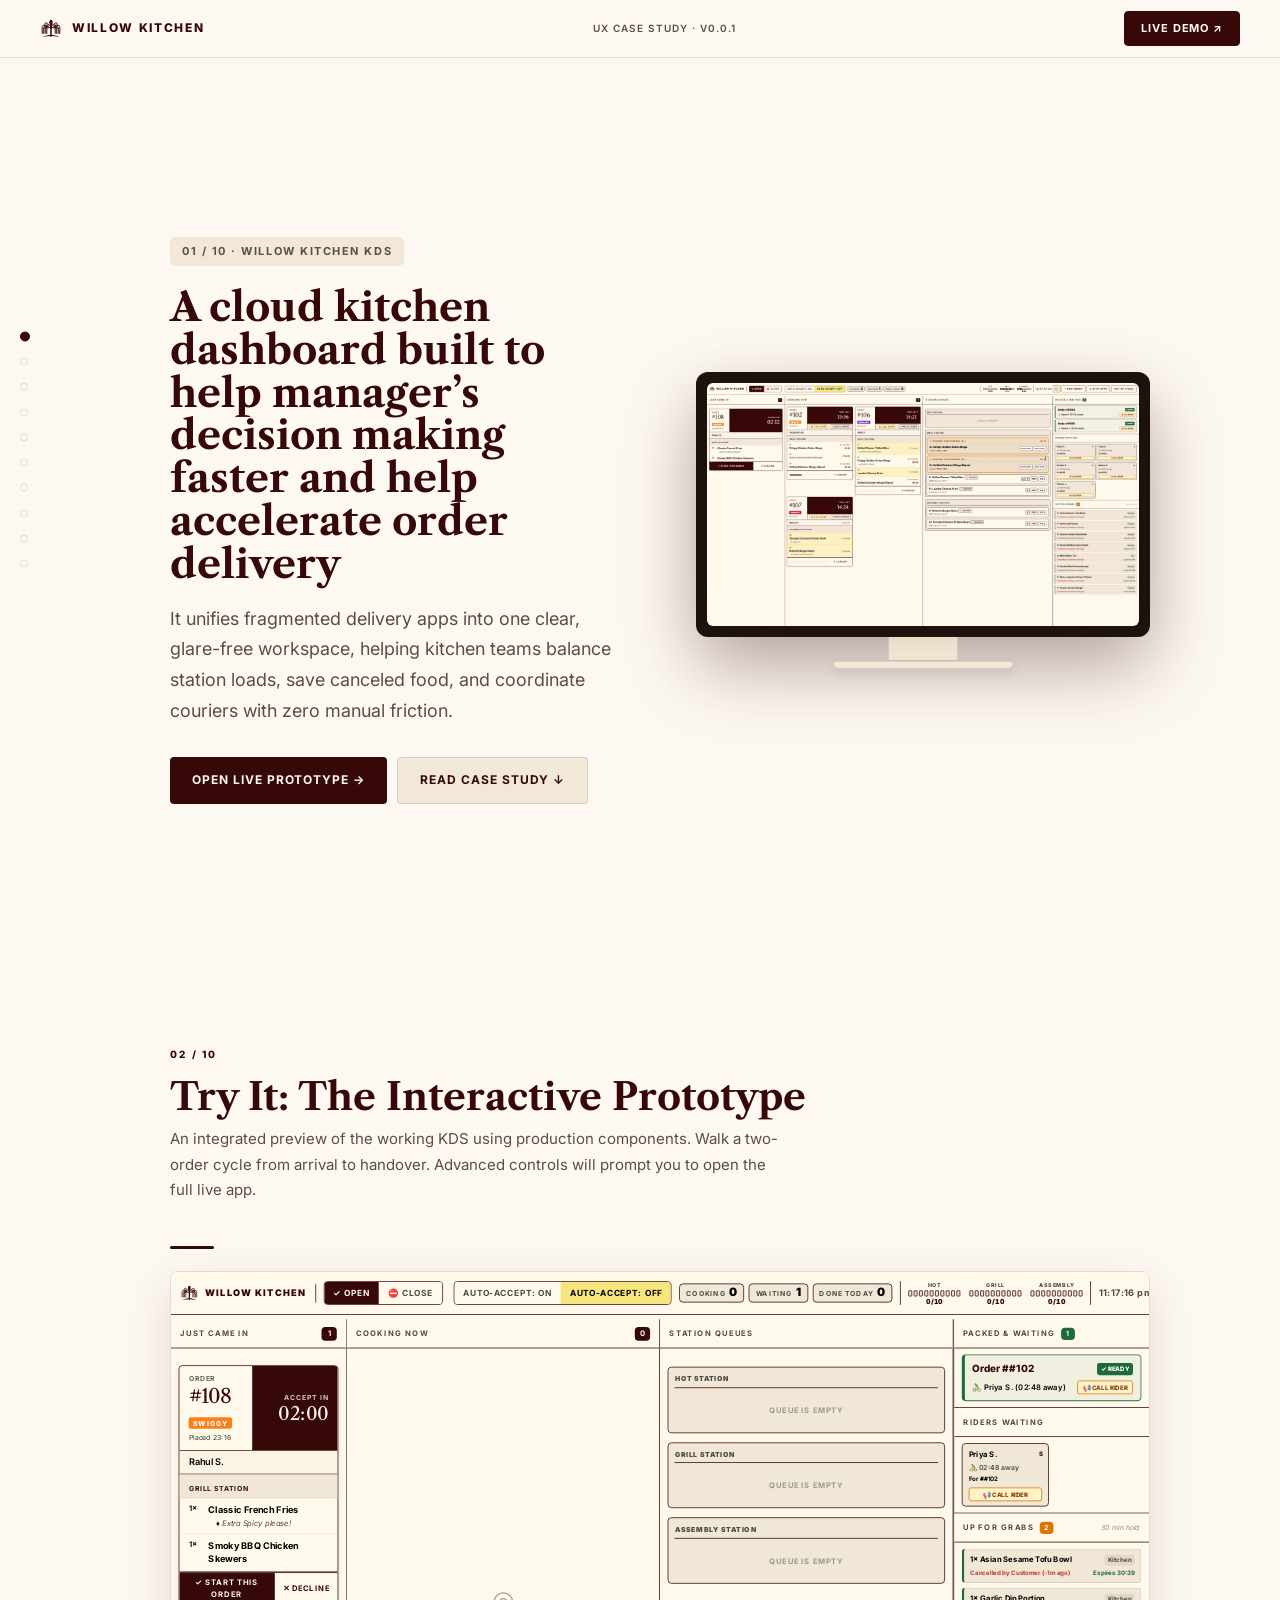
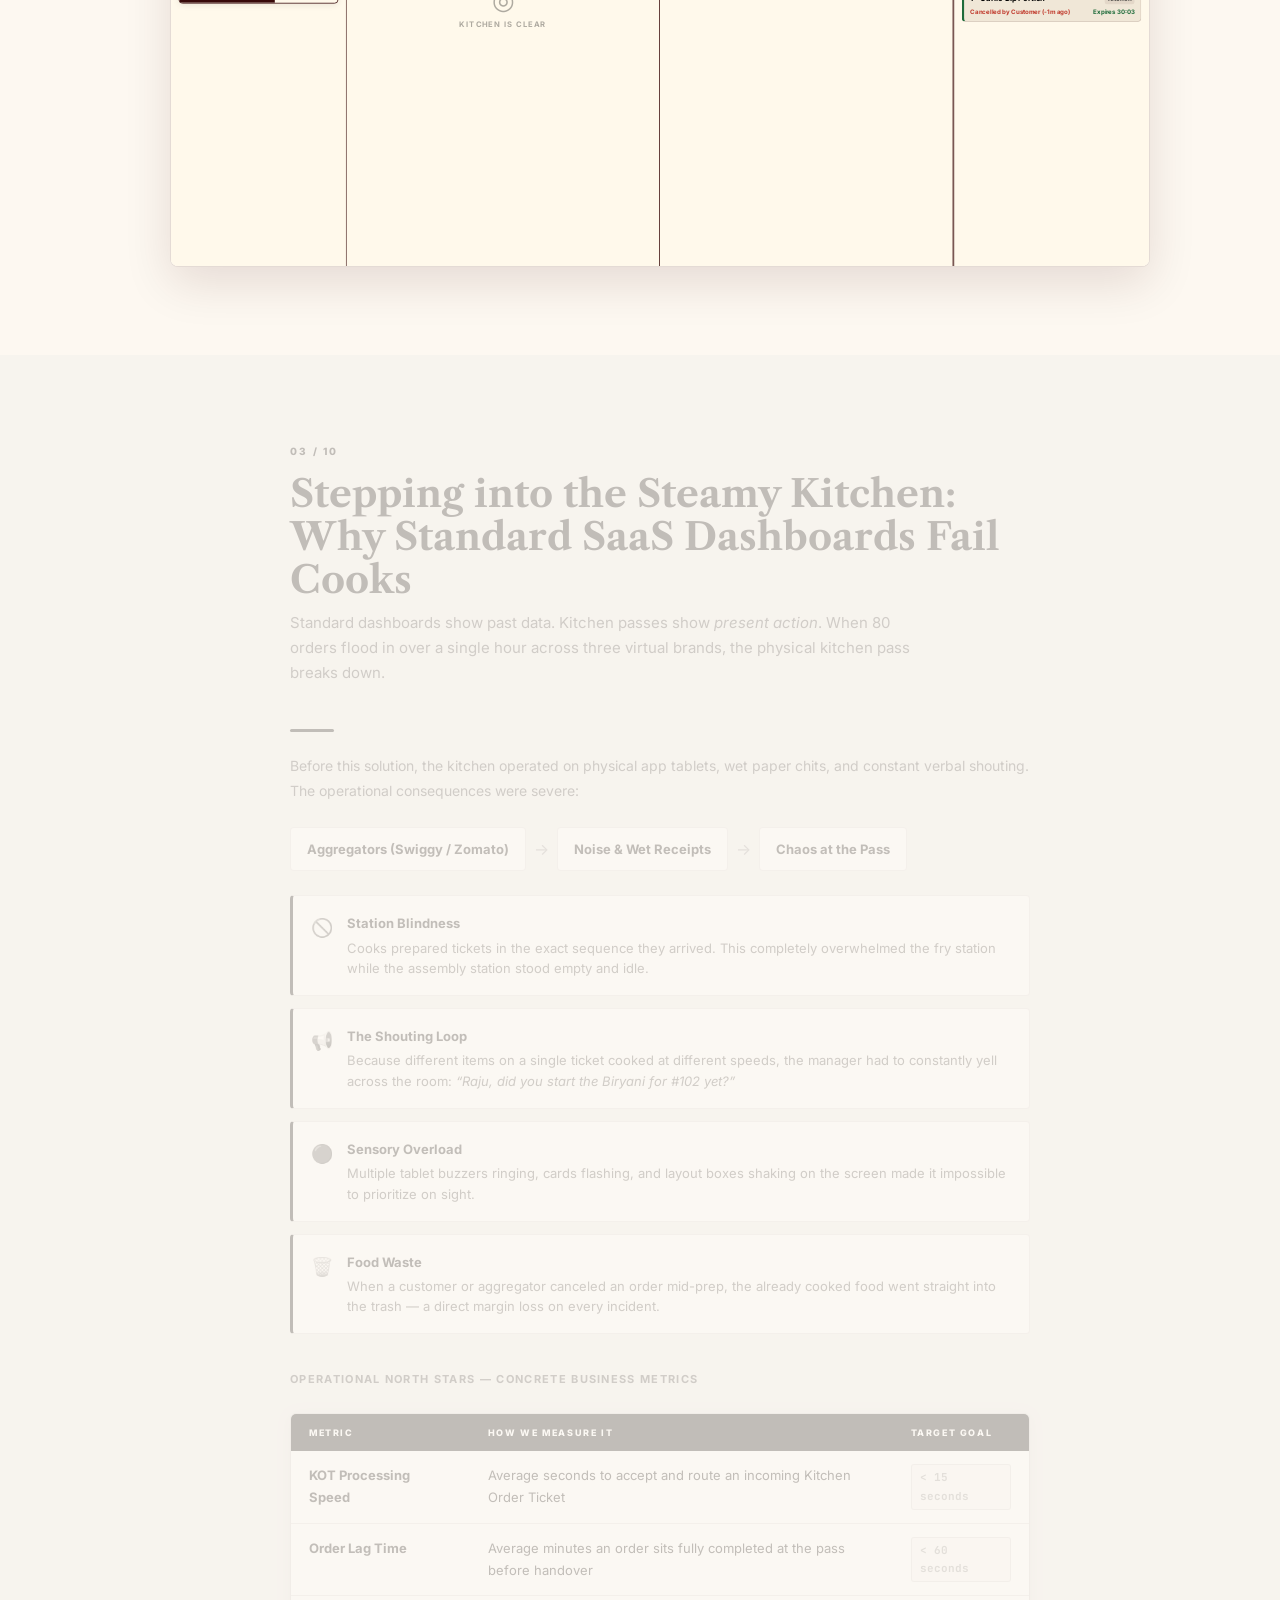
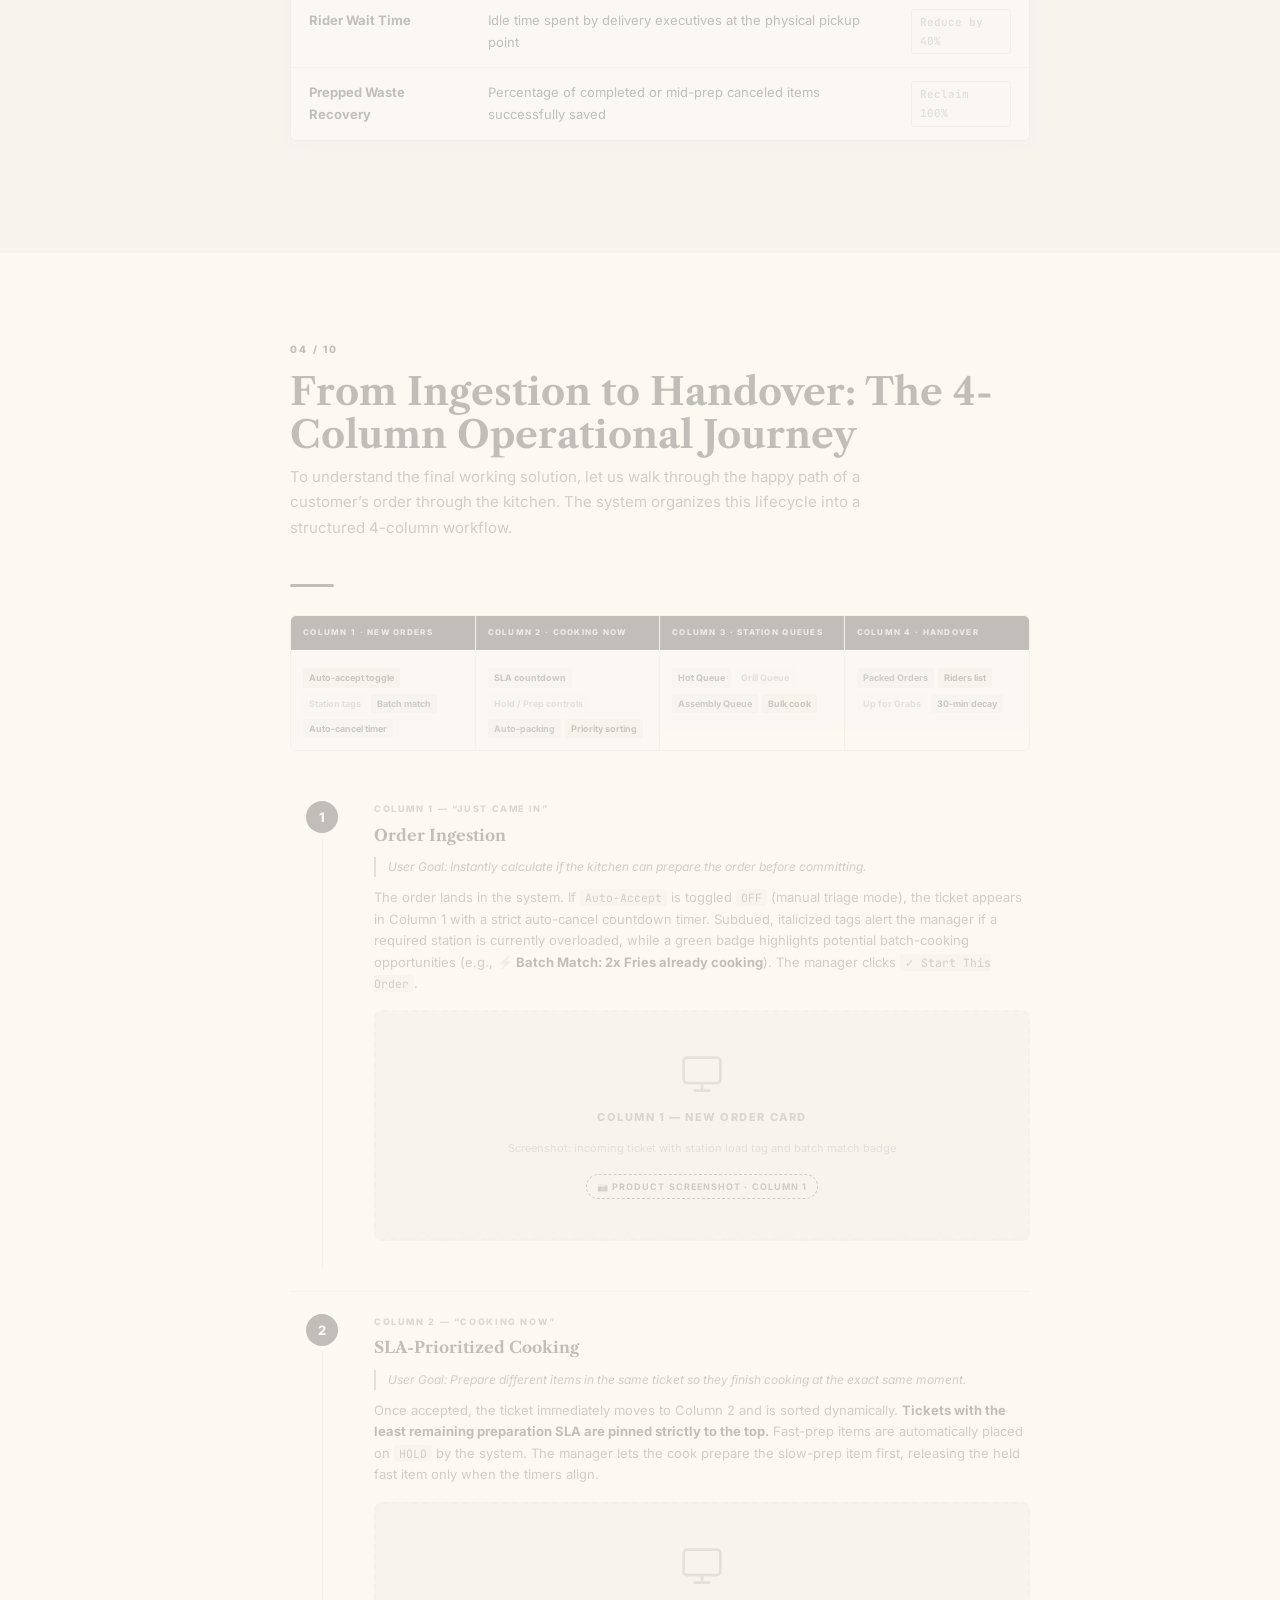
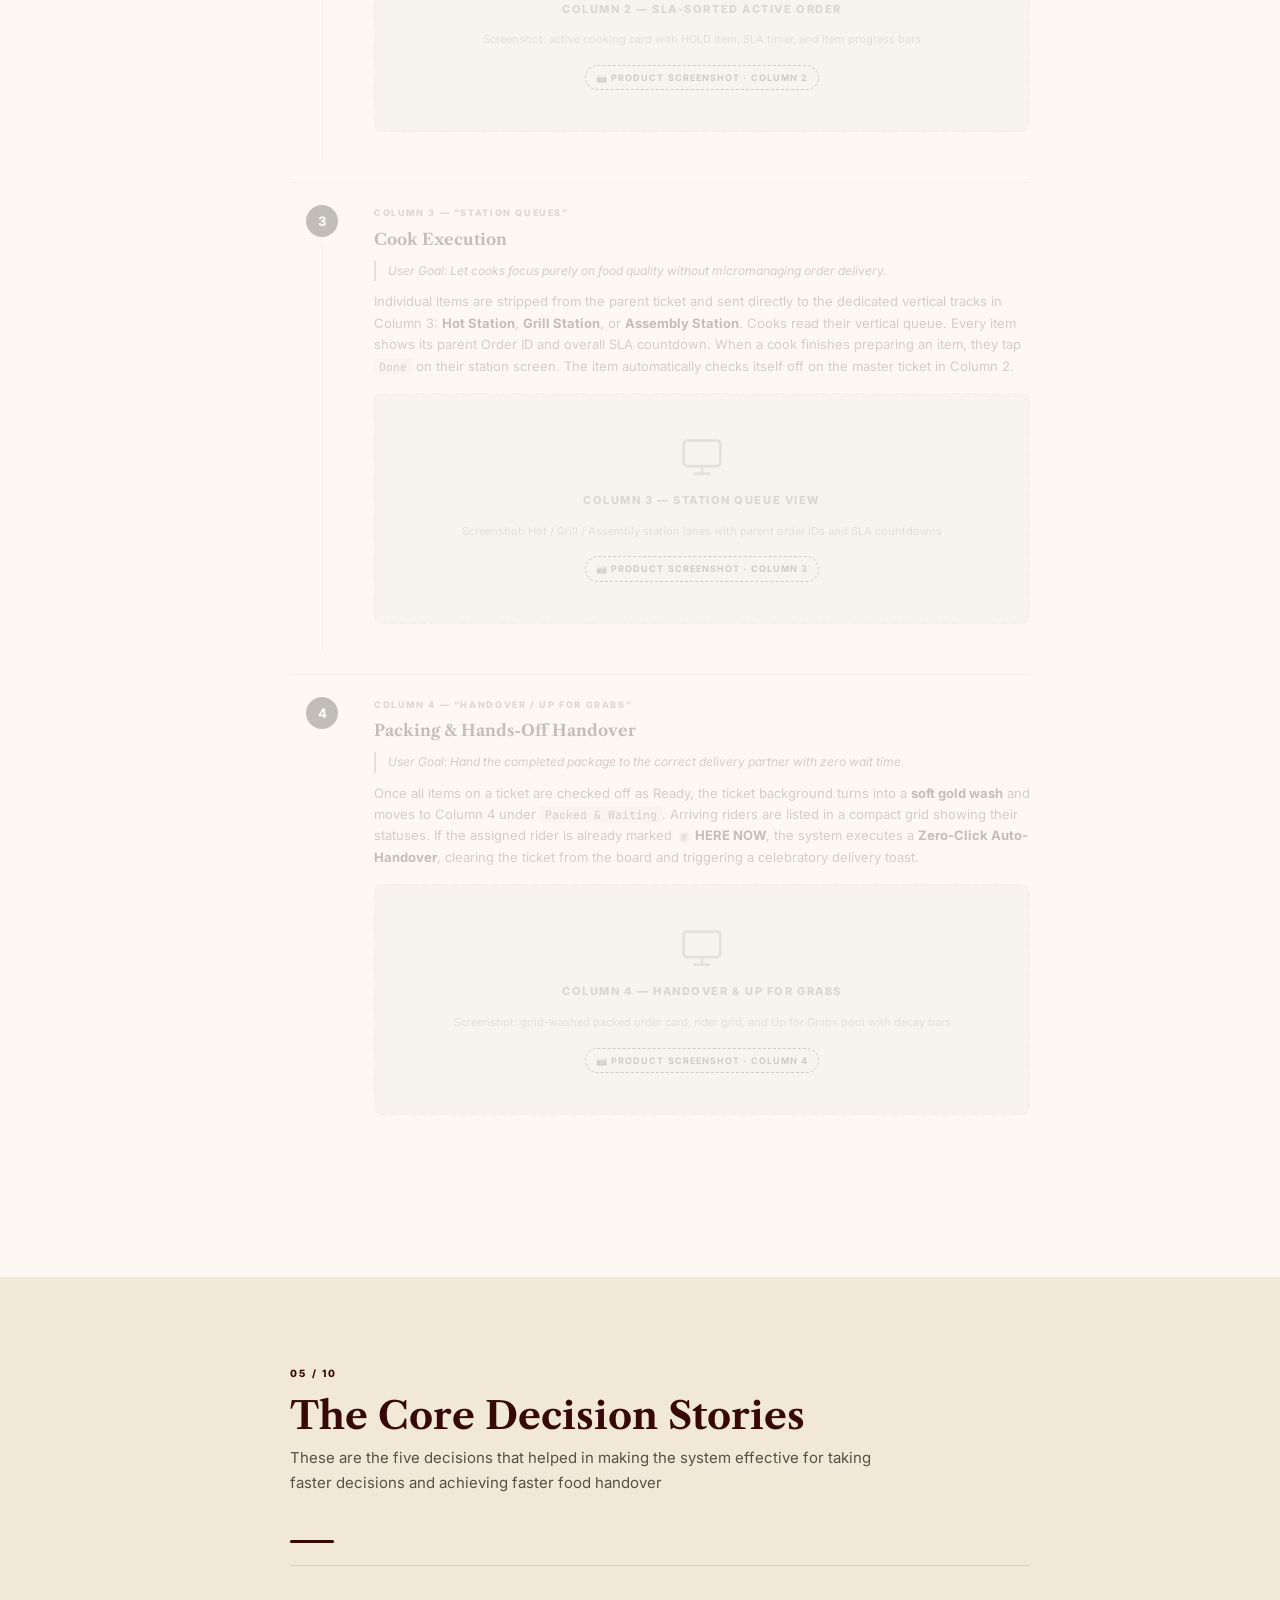
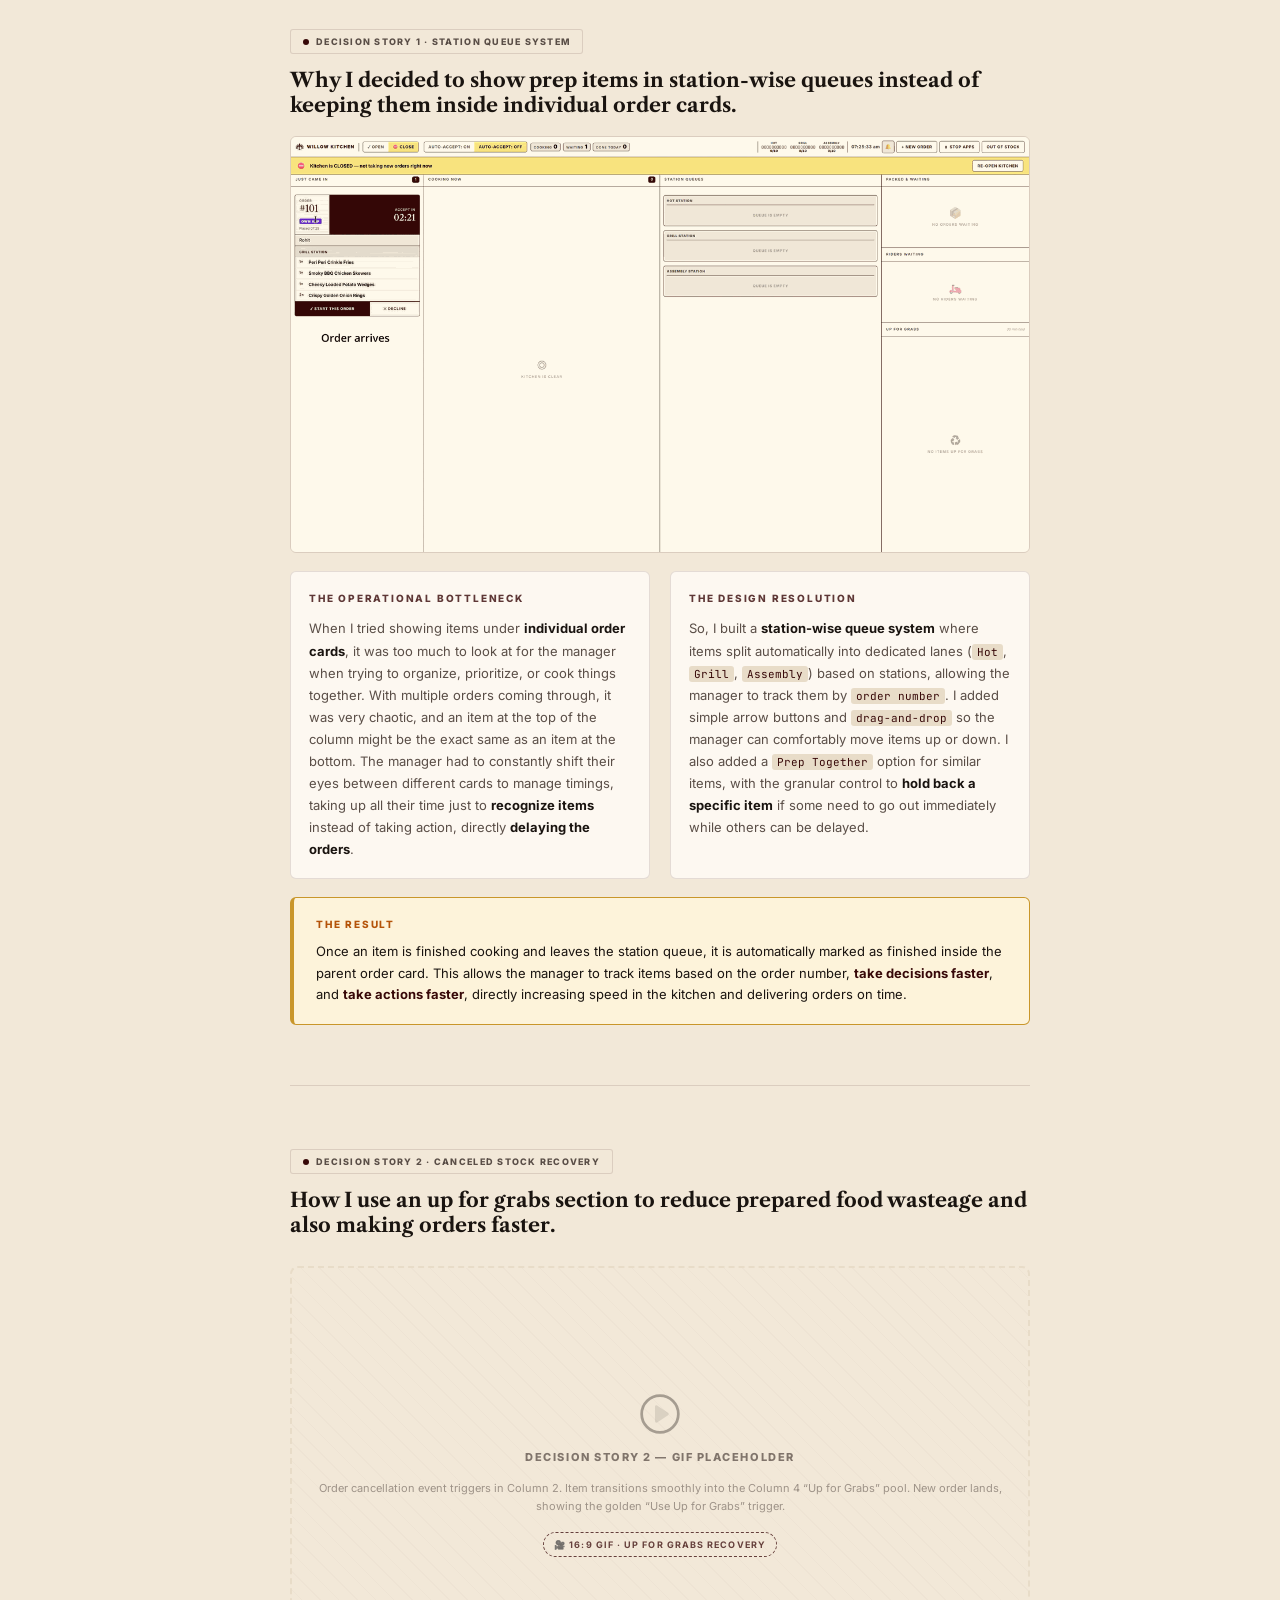
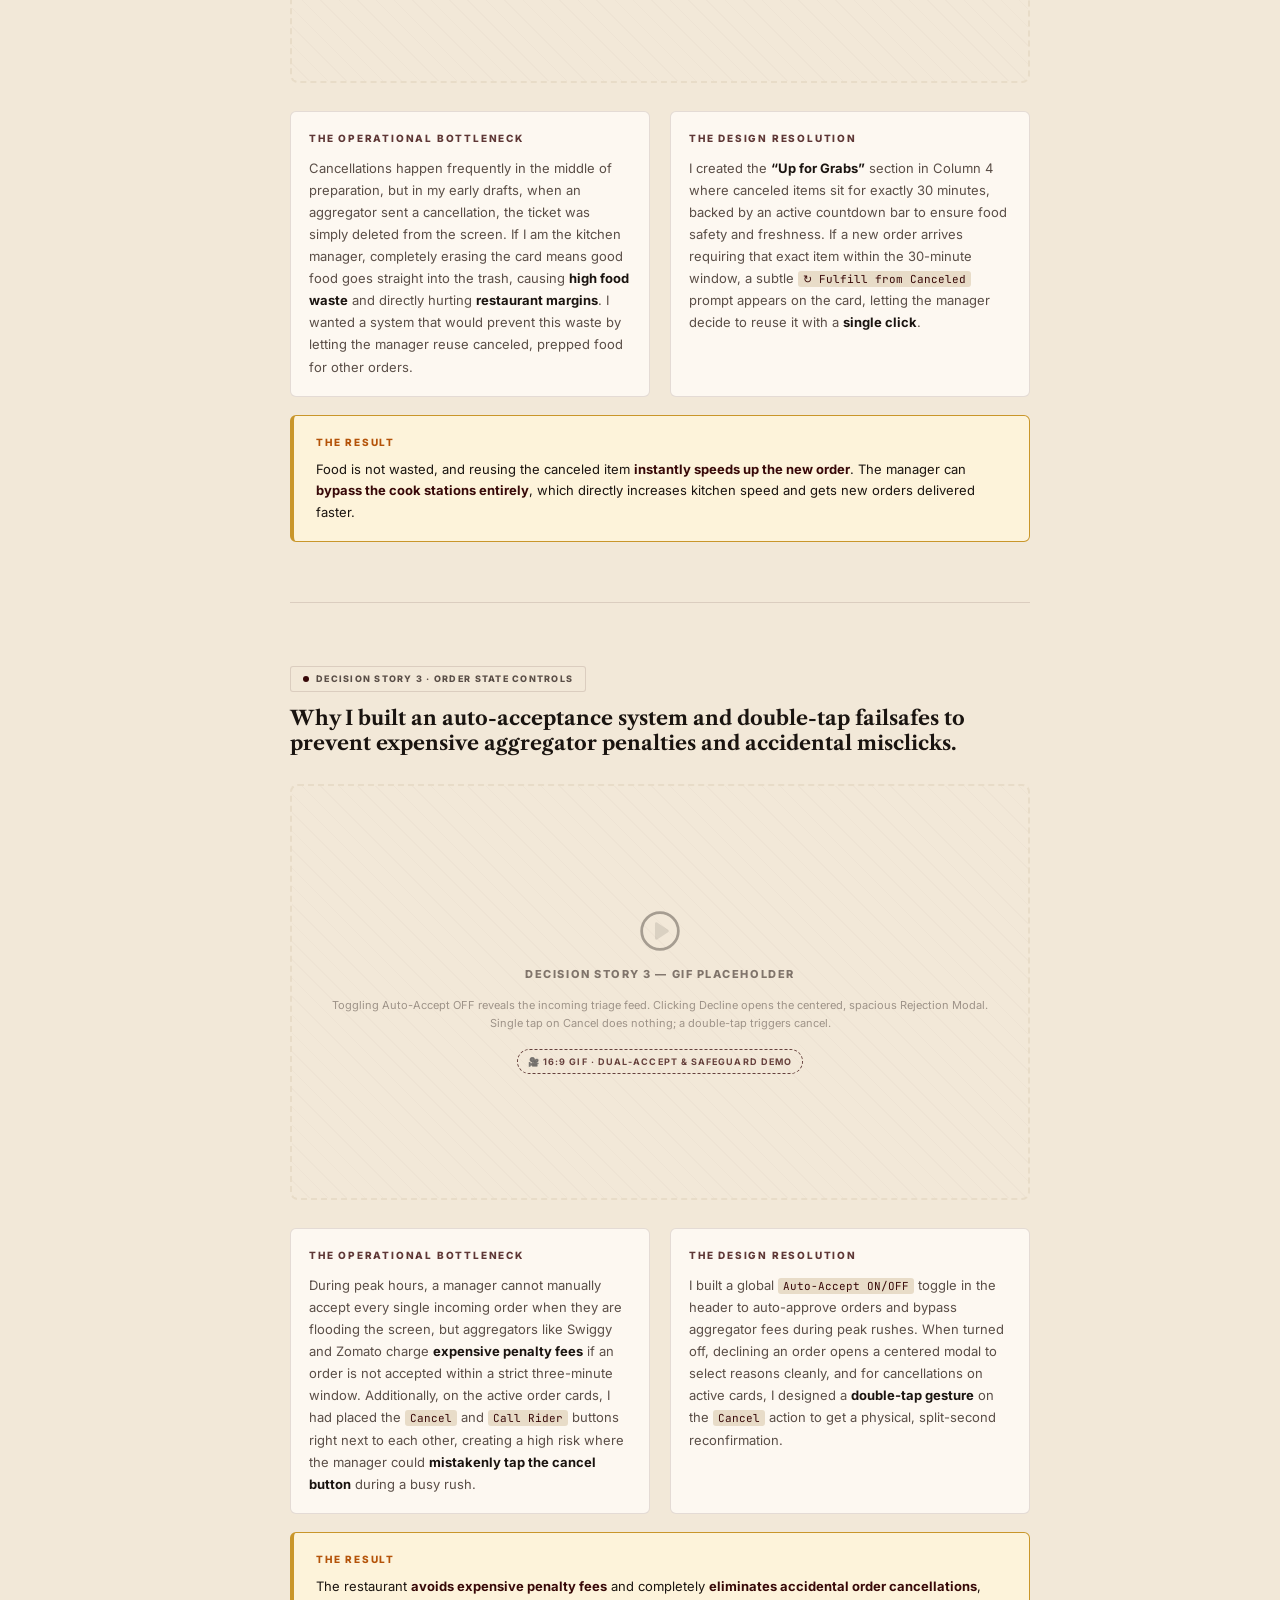
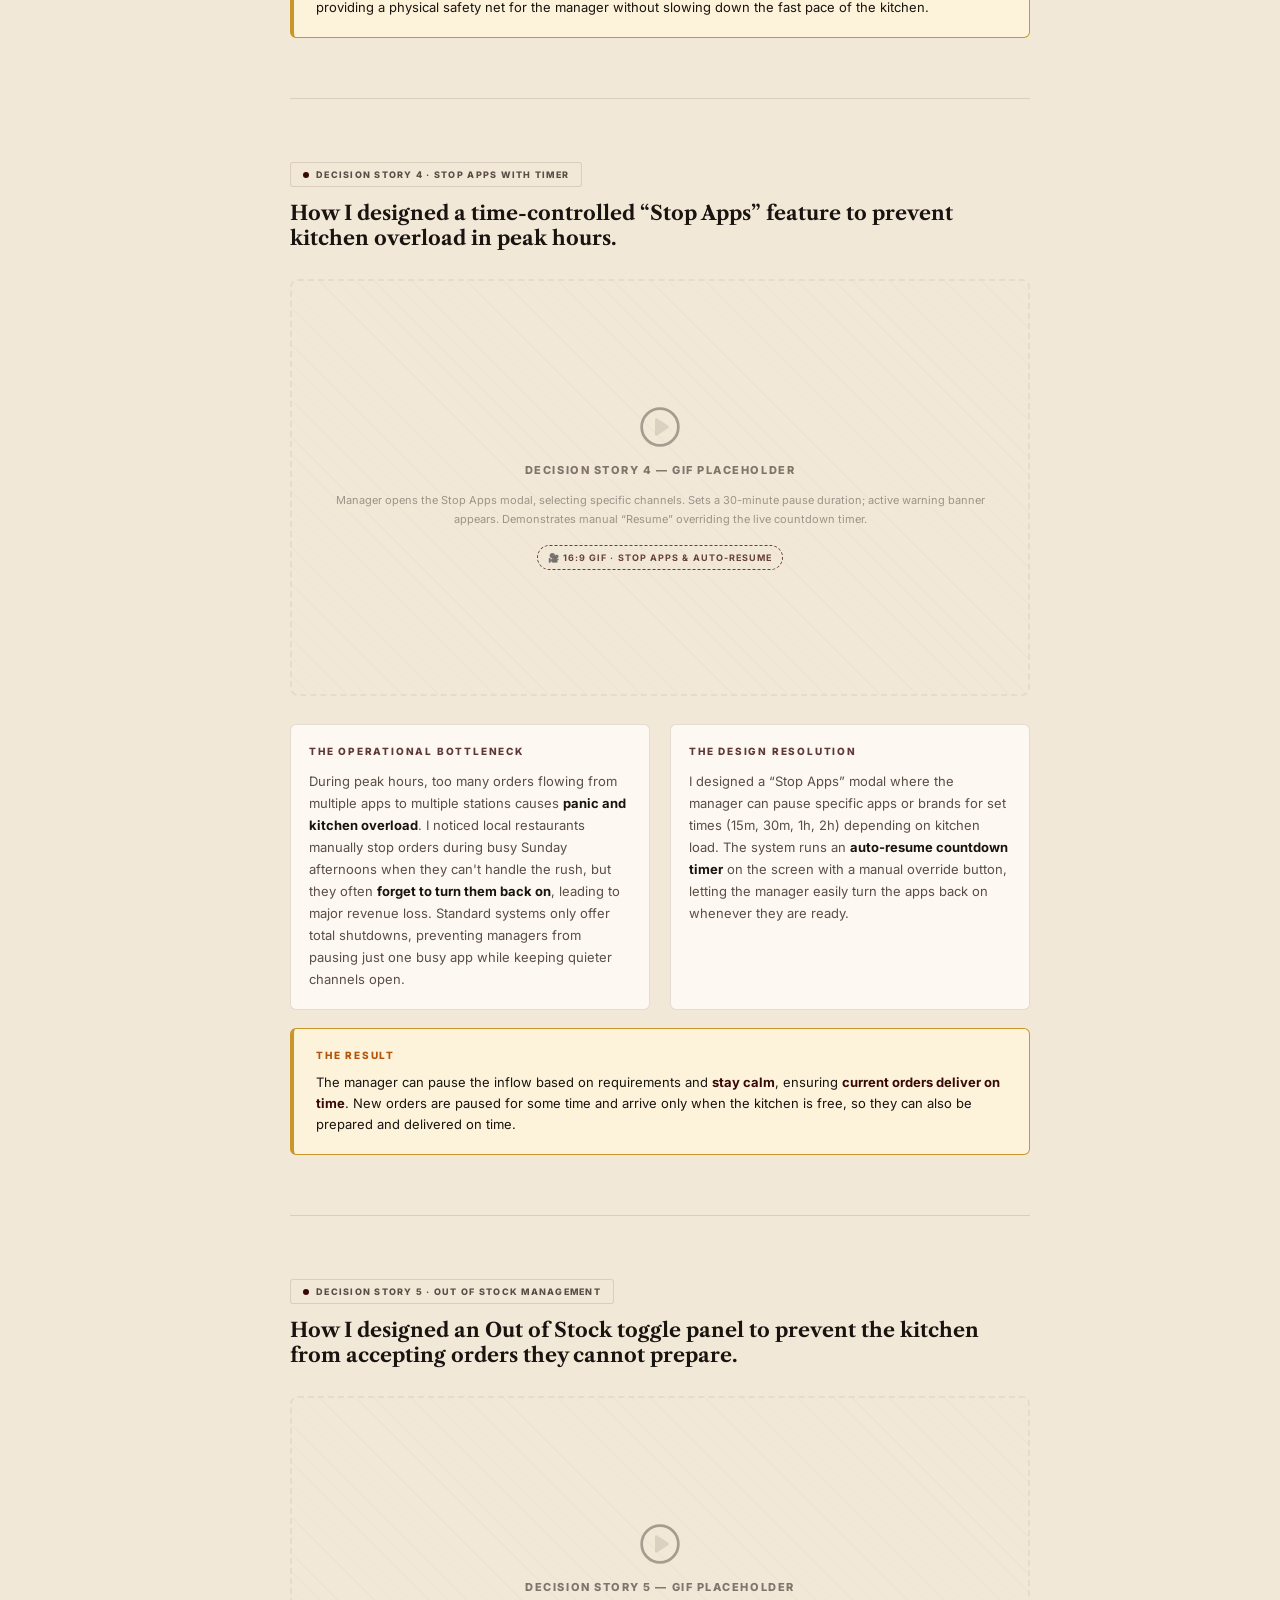
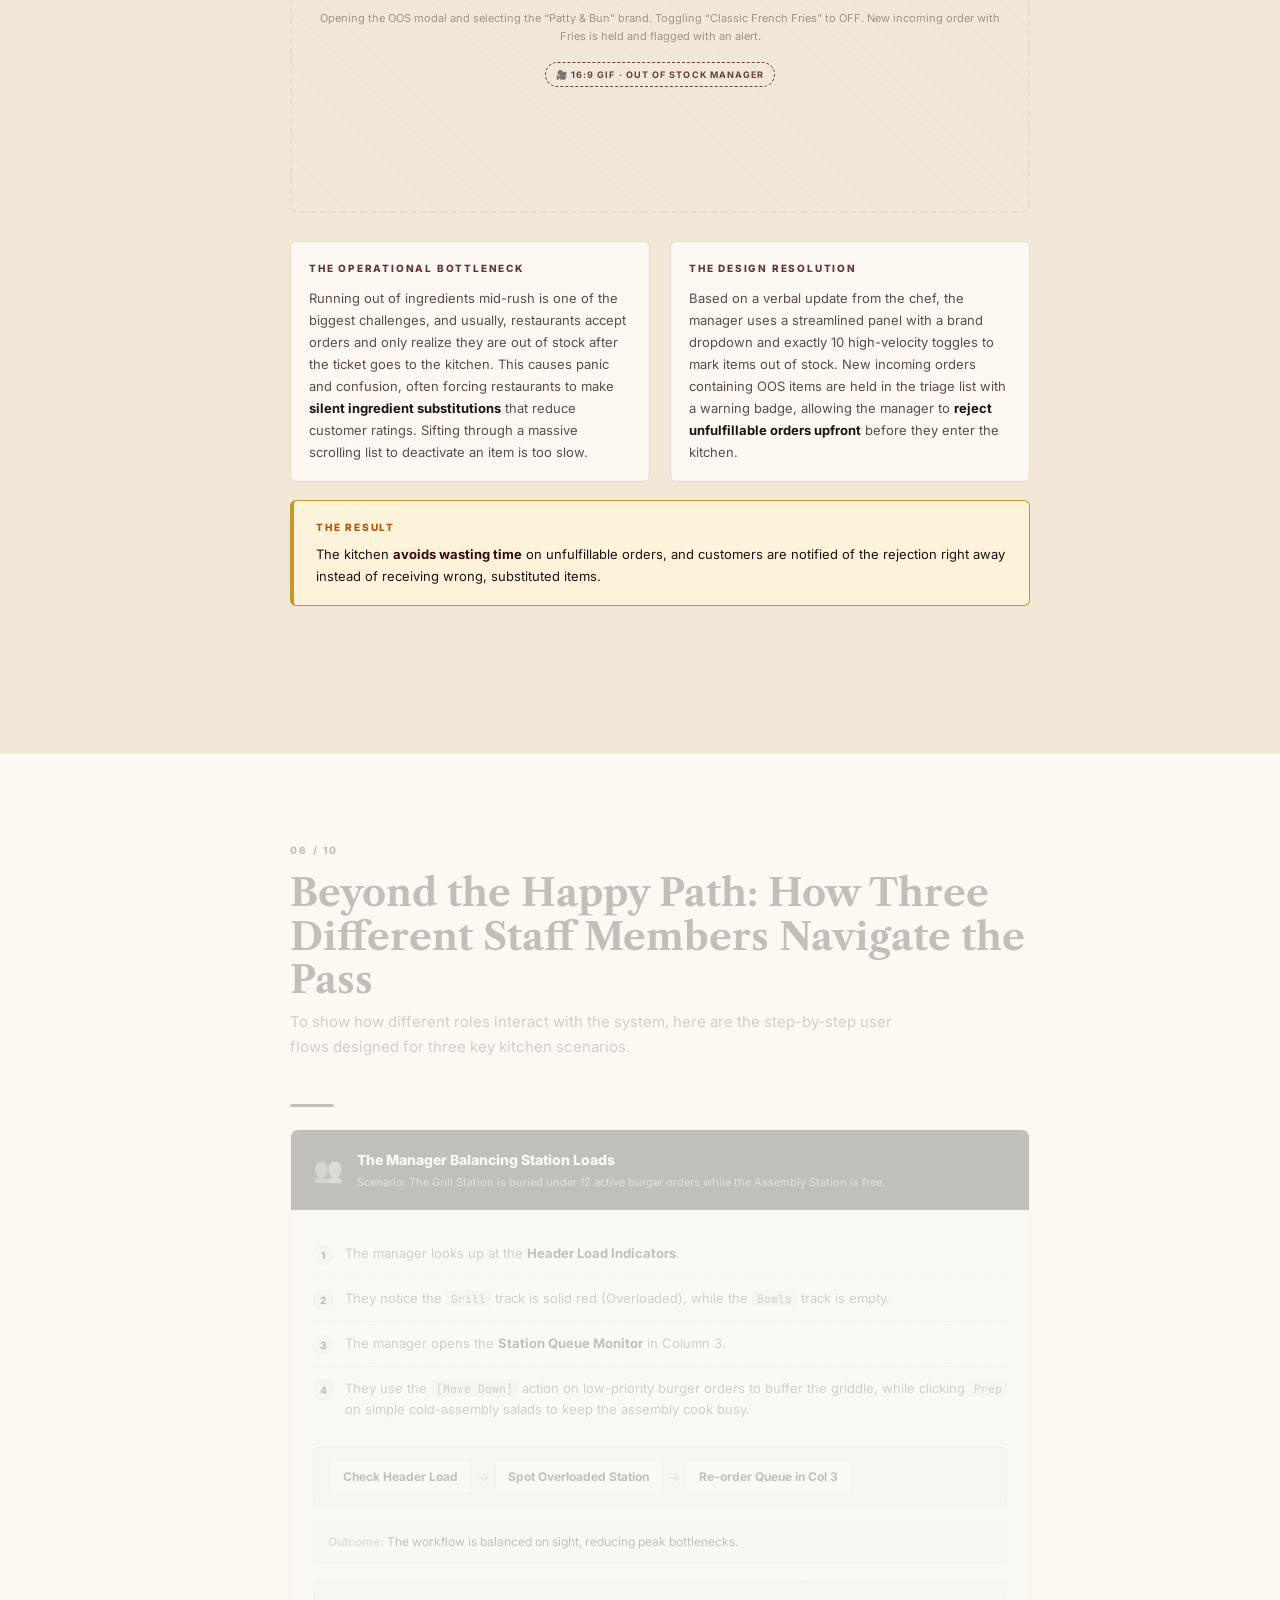
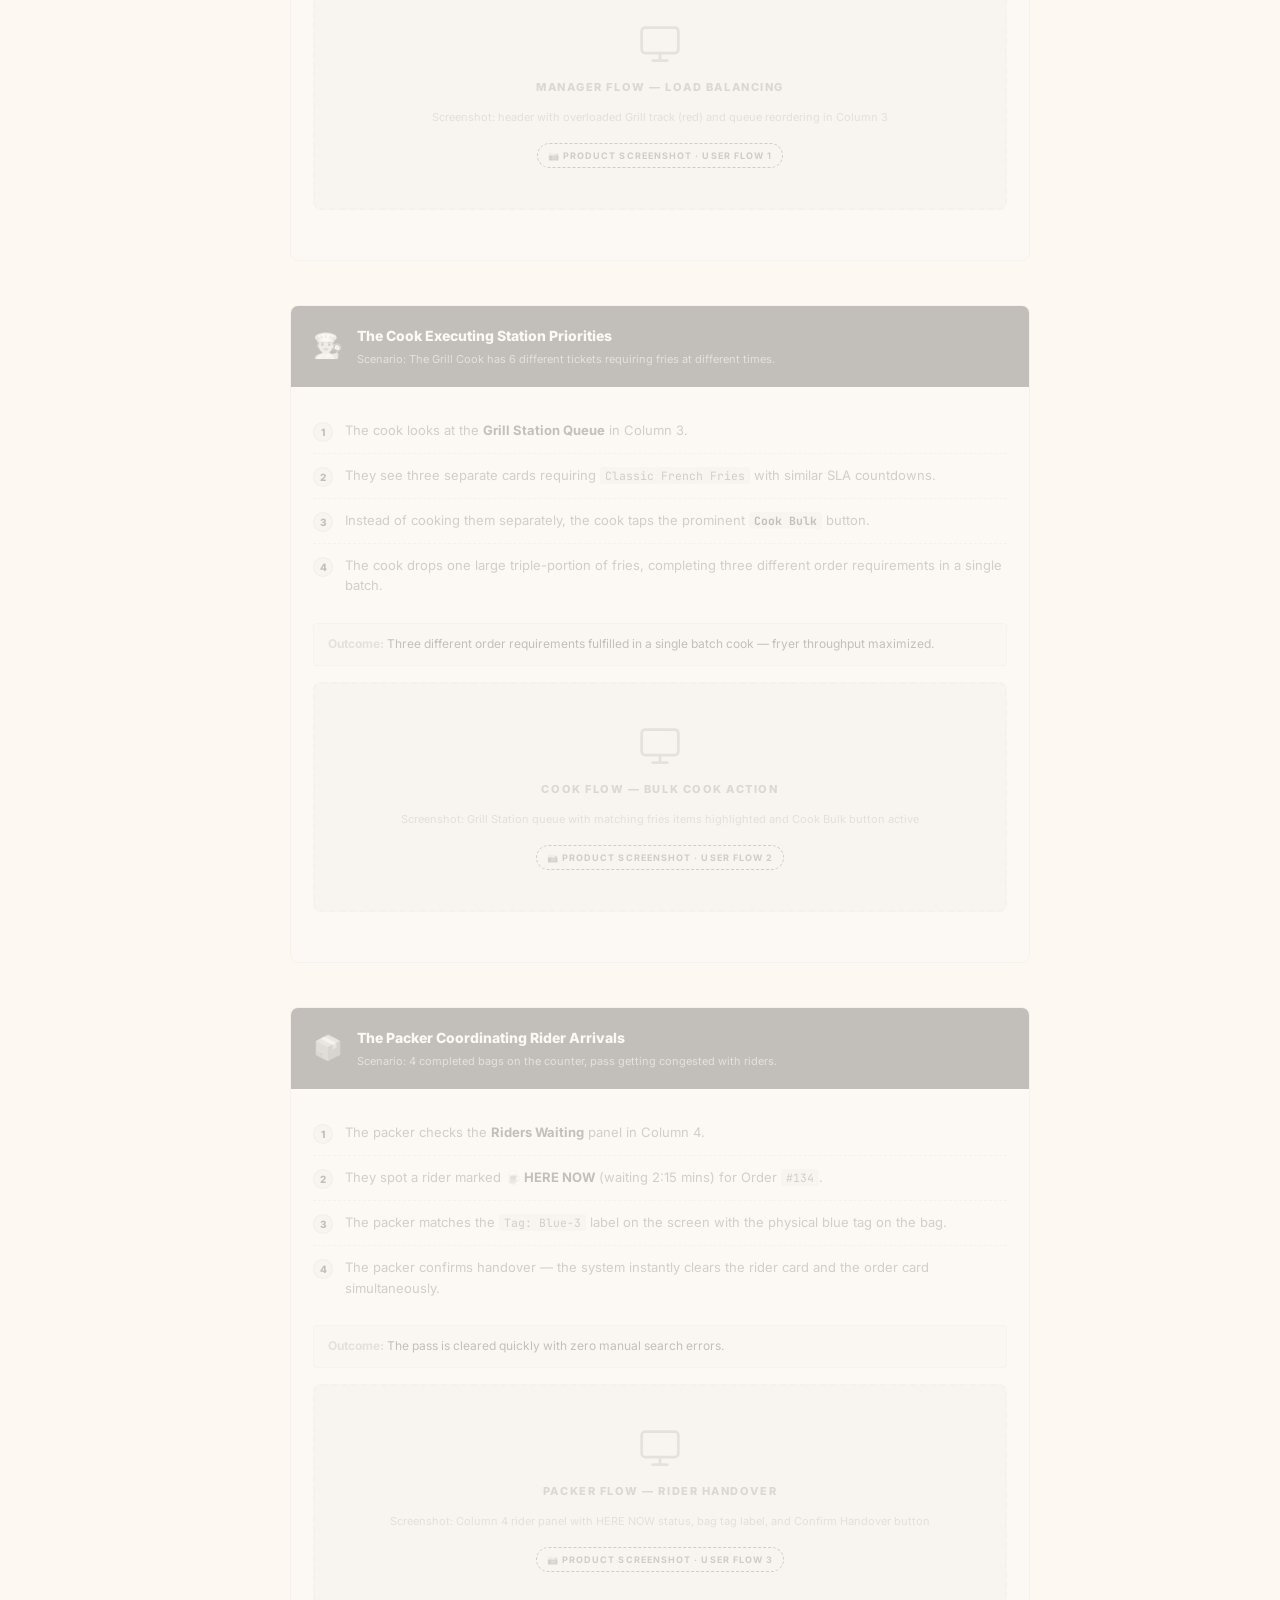
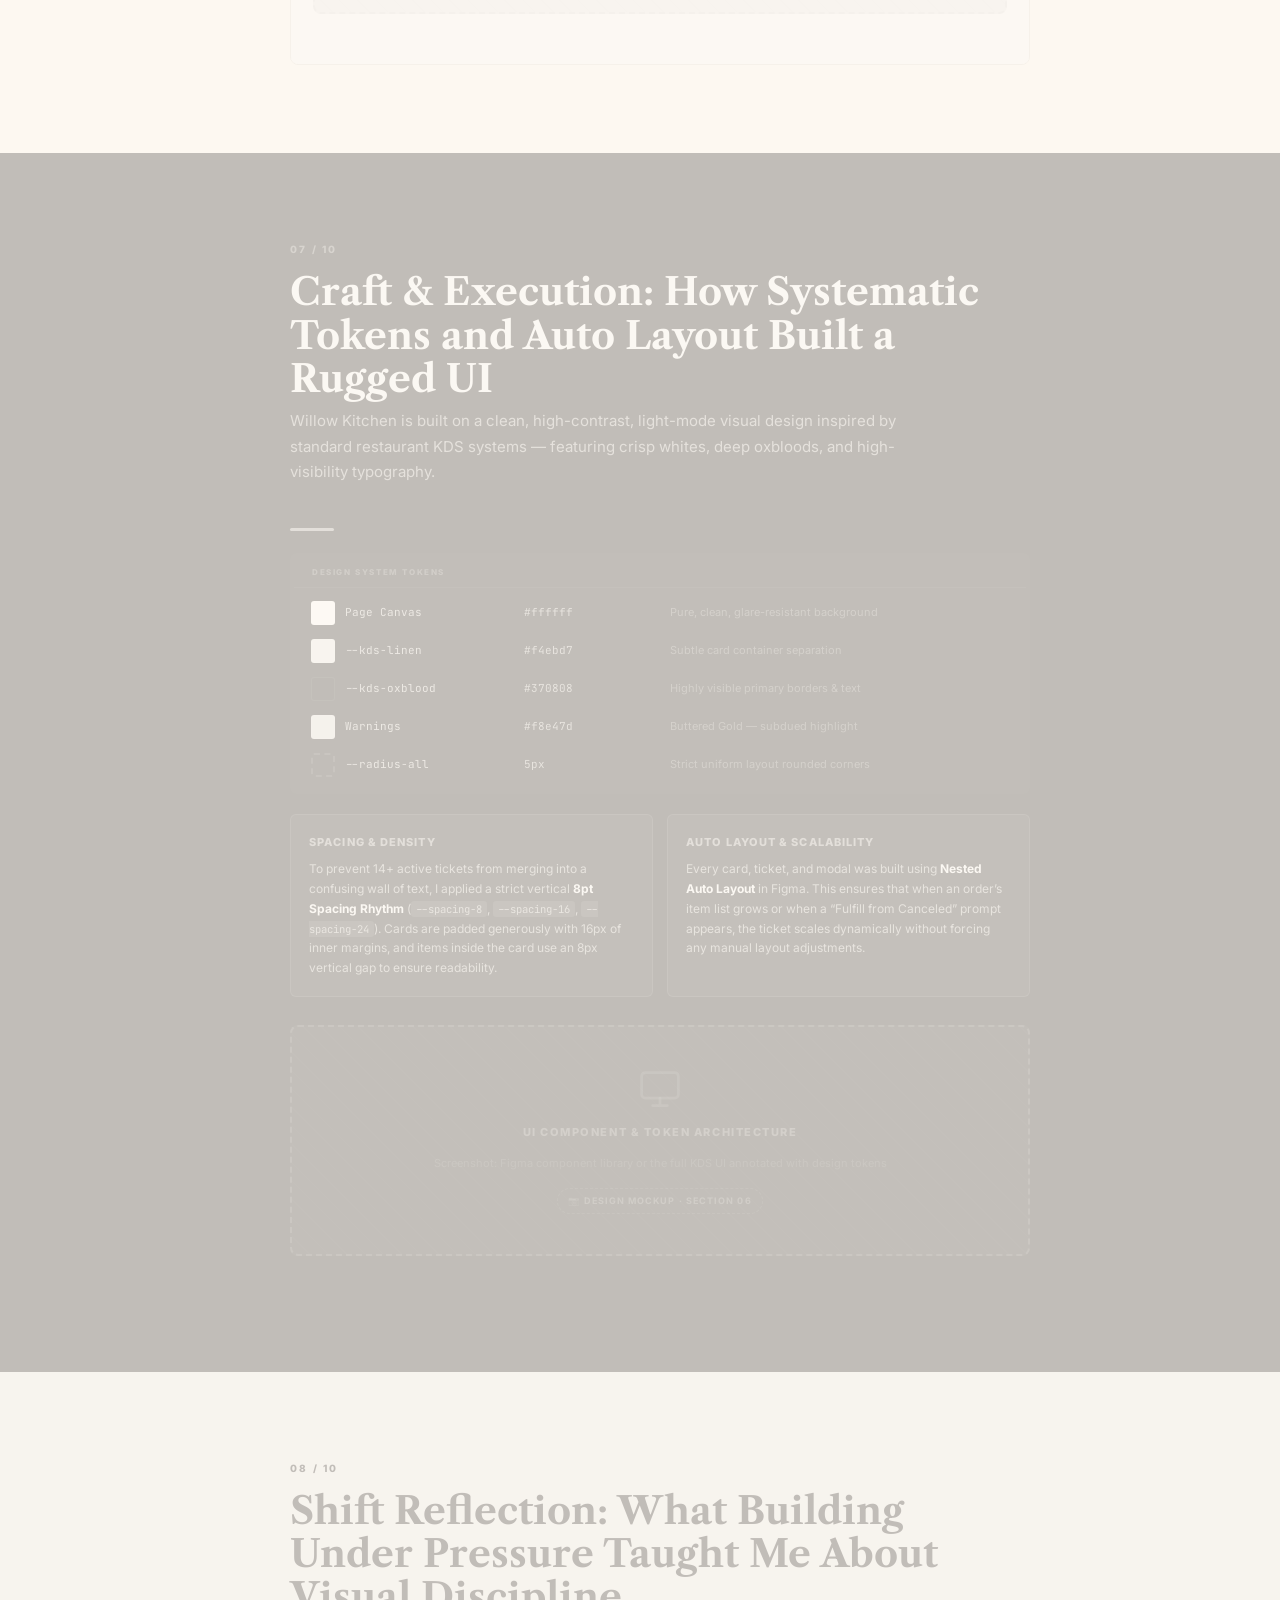
==== commit 62ba931f: "feat: Remove wip-grey overlay from Hero and Interactive Prototype sections; update Hero H1 text to '" ====
--- a/case-study/index.html
+++ b/case-study/index.html
@@ -418,11 +418,11 @@
 <main>
 
 <!-- S1: HERO -->
-<section id="s1" class="section wip-grey">
+<section id="s1" class="section">
   <div class="hero-wrap">
     <div class="hero-left">
       <div class="hero-eyebrow reveal">01 / 10 &middot; WILLOW KITCHEN KDS</div>
-      <h1 class="hero-h1 reveal d1" style="font-size: clamp(28px, 4vw, 40px);">A cloud kitchen dashboard built to make manager&rsquo;s decision making faster and help accelerate order delivery</h1>
+      <h1 class="hero-h1 reveal d1" style="font-size: clamp(28px, 4vw, 40px);">A cloud kitchen dashboard built to help manager&rsquo;s decision making faster and help accelerate order delivery</h1>
       <p class="hero-p reveal d2" style="font-size: 18px; max-width: 520px;">It unifies fragmented delivery apps into one clear, glare-free workspace, helping kitchen teams balance station loads, save canceled food, and coordinate couriers with zero manual friction.</p>
       <div class="btn-row reveal d4">
         <a class="btn-primary" href="https://willow-kitchen.vercel.app/" target="_blank" rel="noopener">OPEN LIVE PROTOTYPE &rarr;</a>
@@ -440,7 +440,7 @@
     </div>
   </div>
 </section>
-<section id="s2" class="section alt-bg wip-grey" style="background: var(--vellum);">
+<section id="s2" class="section alt-bg" style="background: var(--vellum);">
   <div class="section-inner" style="max-width:1100px;padding:0 40px 0 80px;">
     <div class="s-num reveal">02 / 10</div>
     <h2 class="s-title reveal">Try It: The Interactive Prototype</h2>
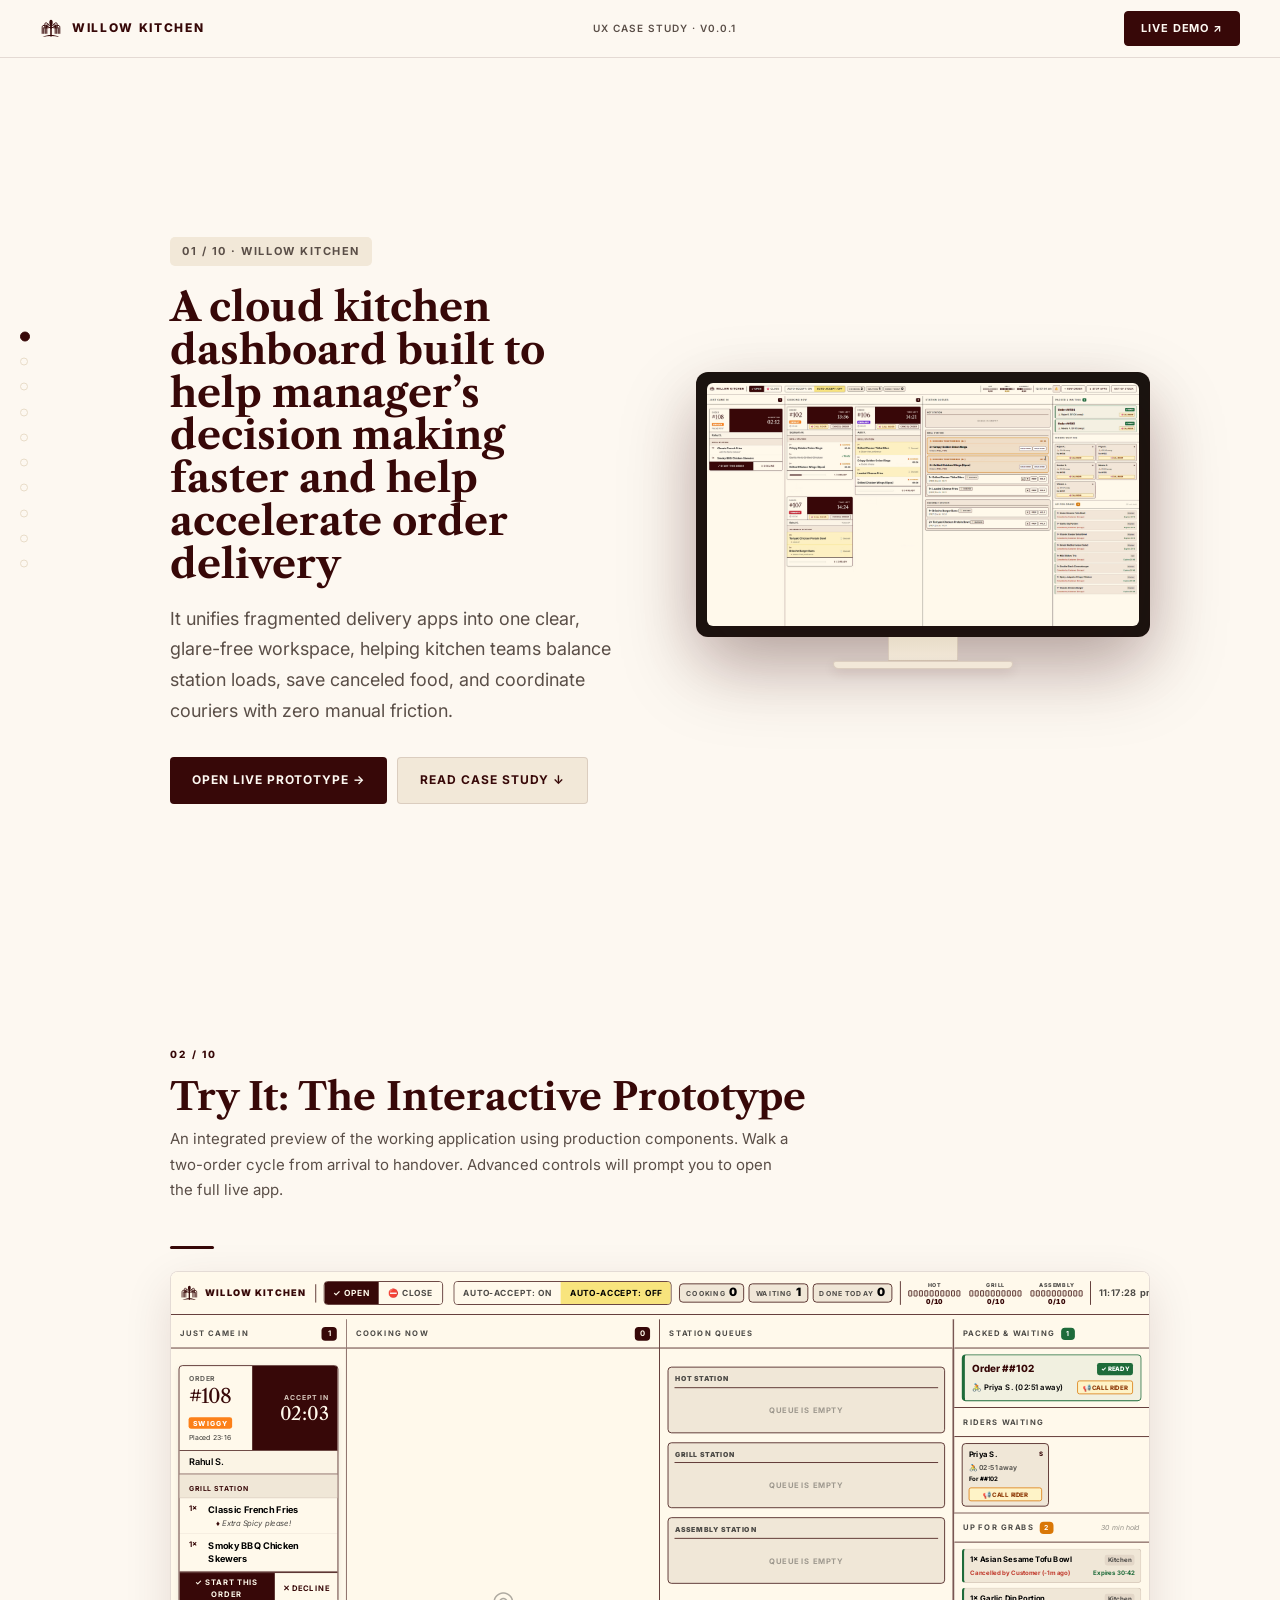
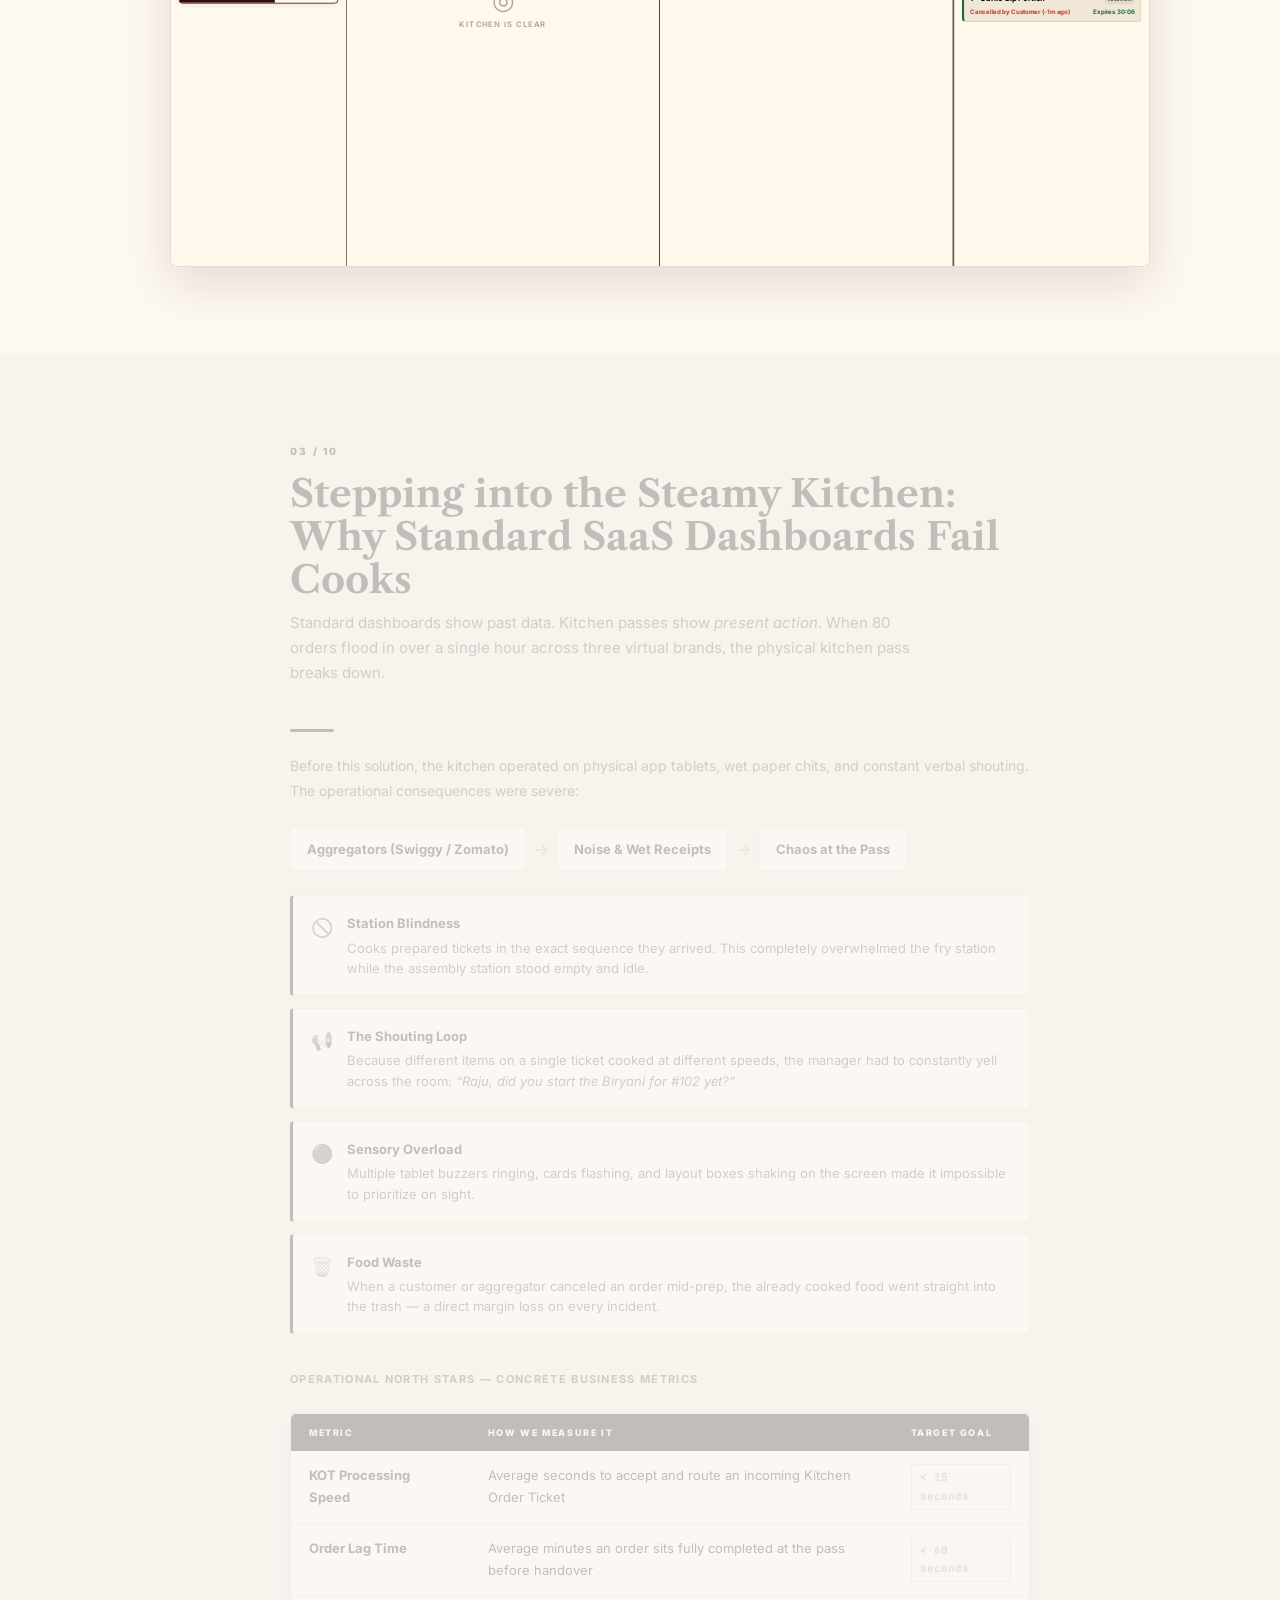
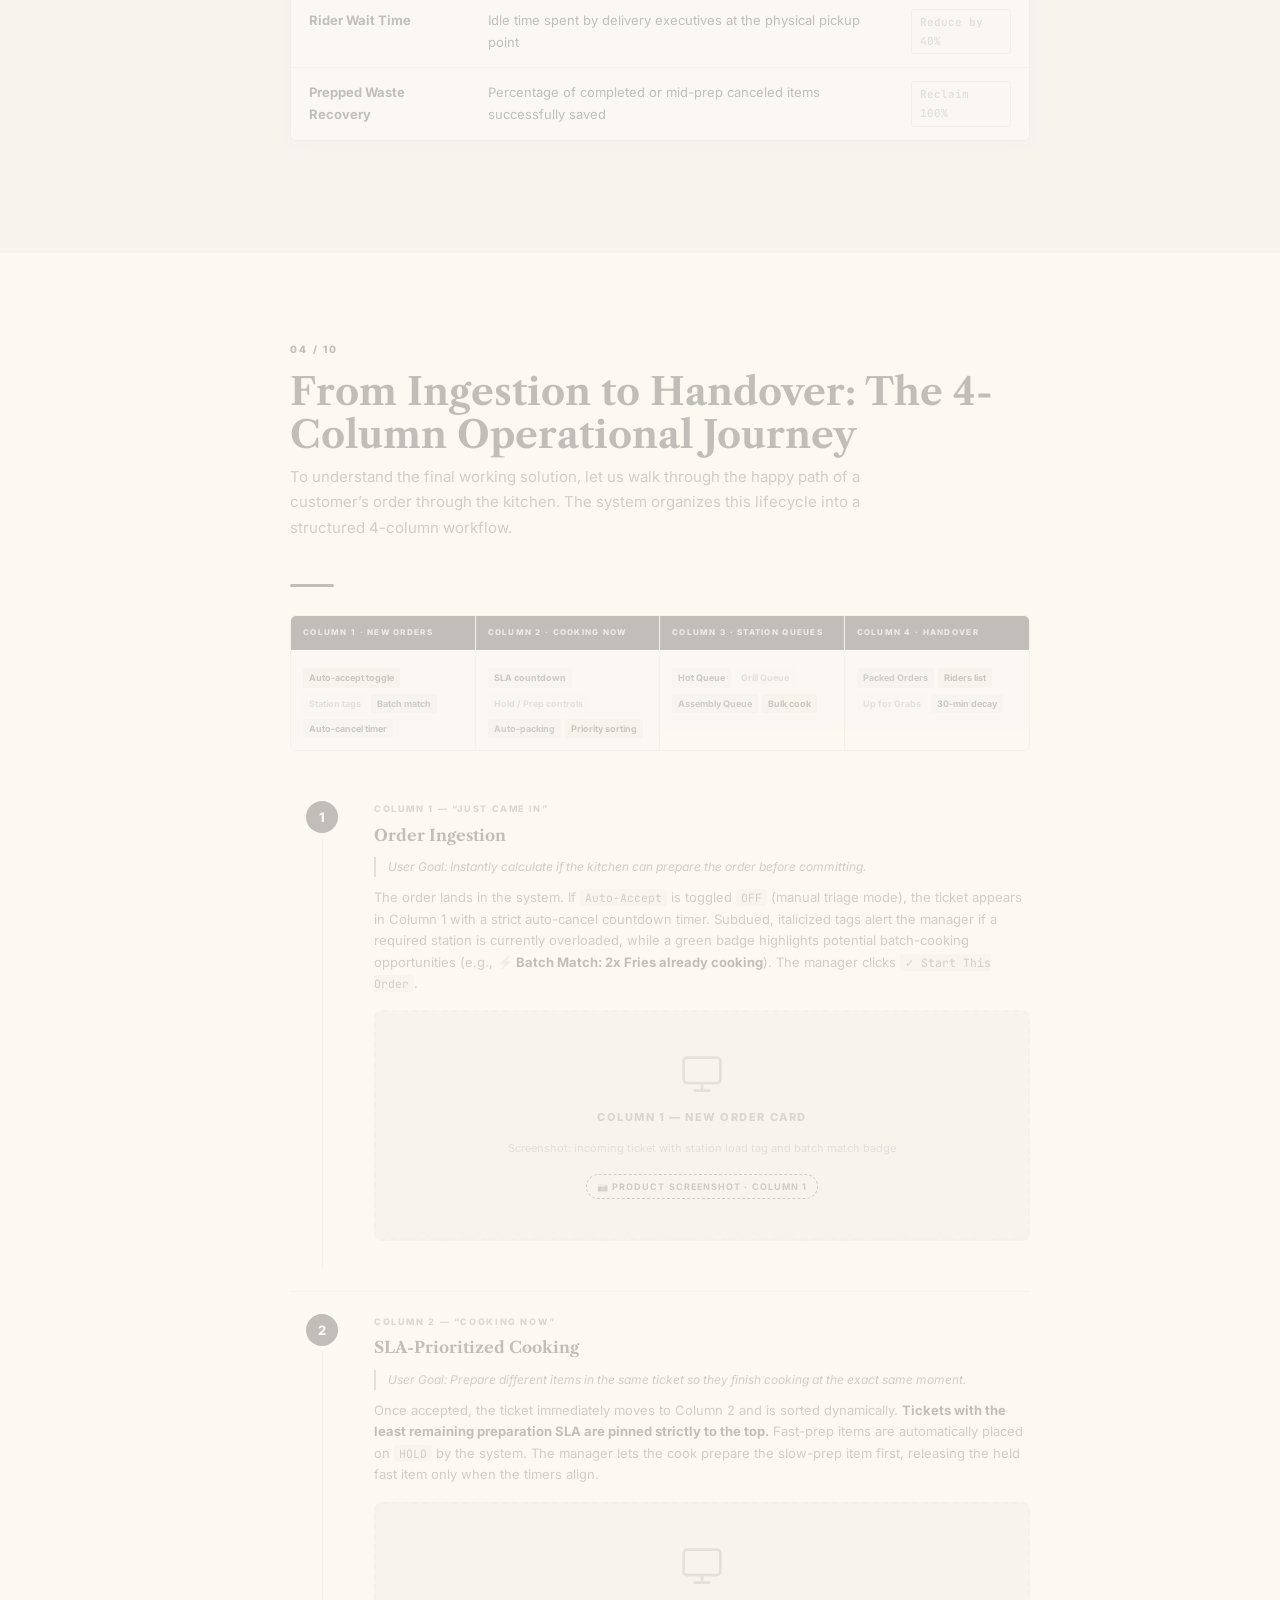
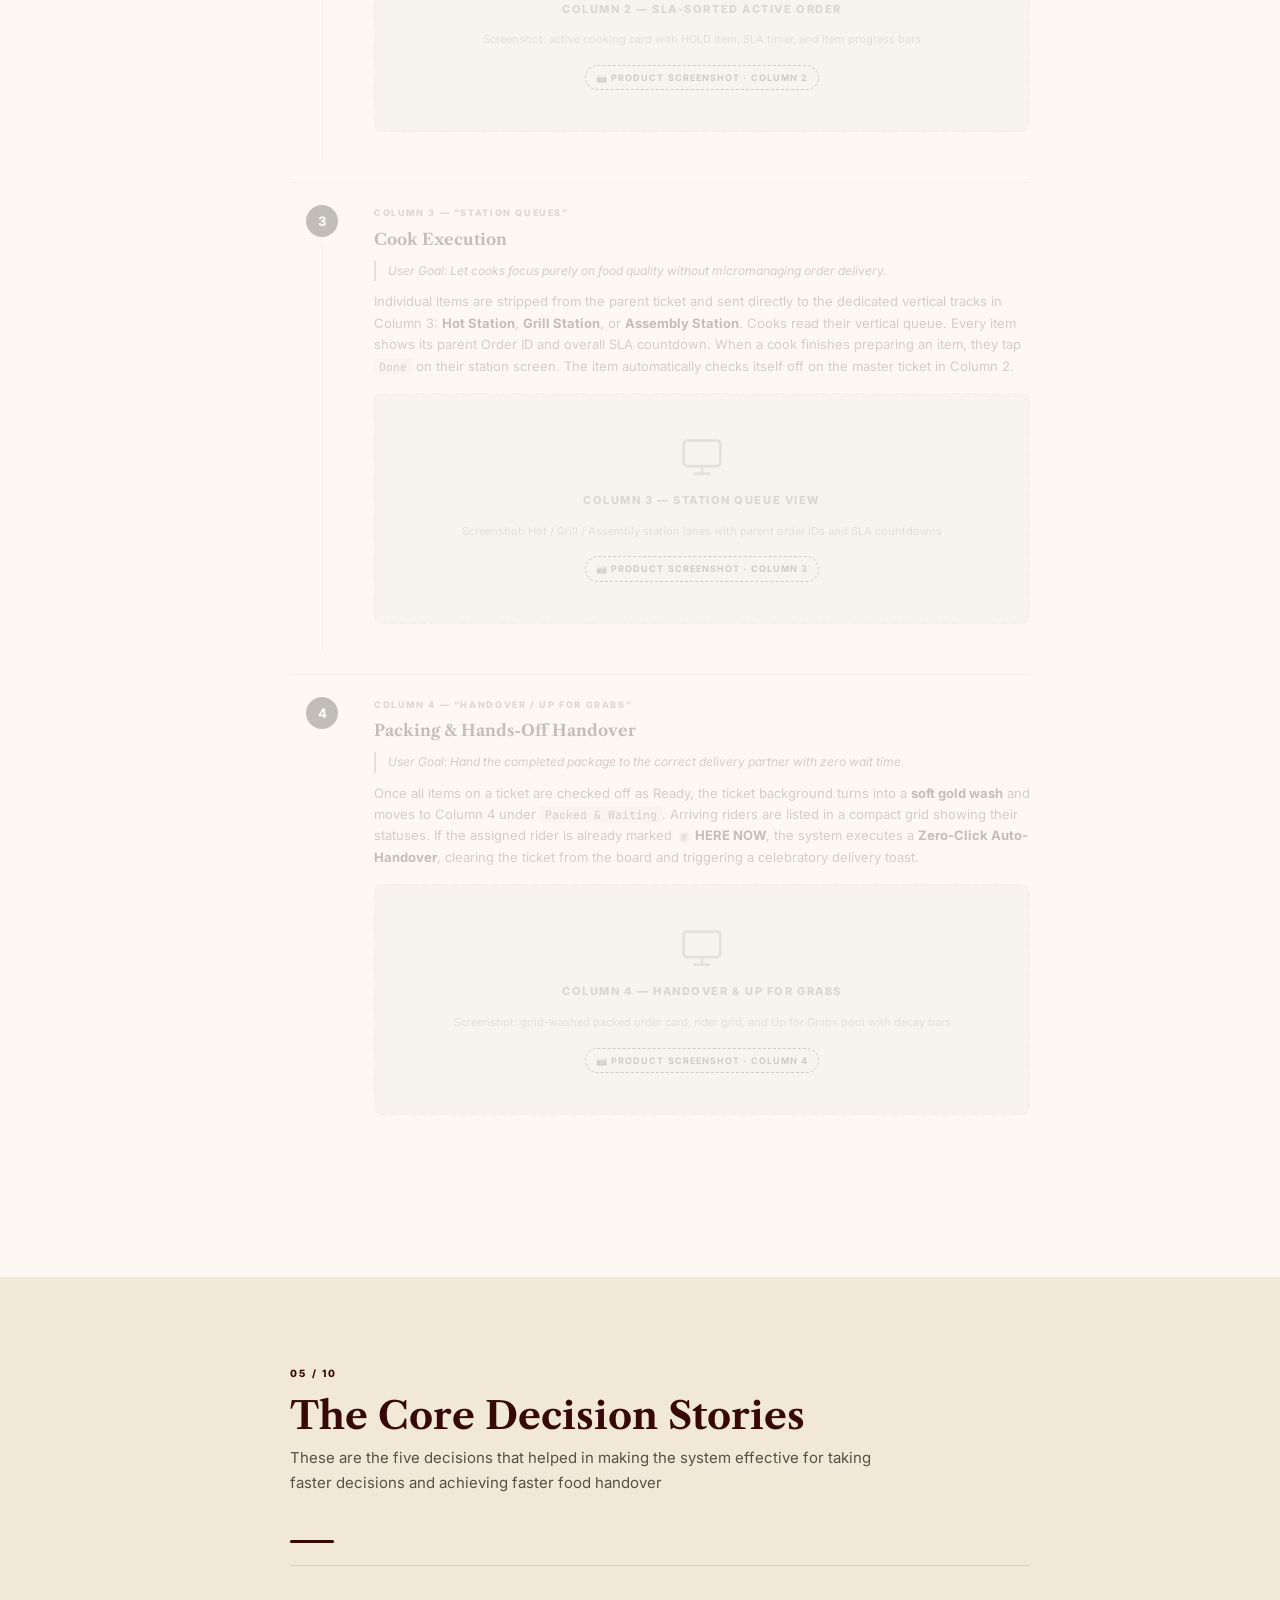
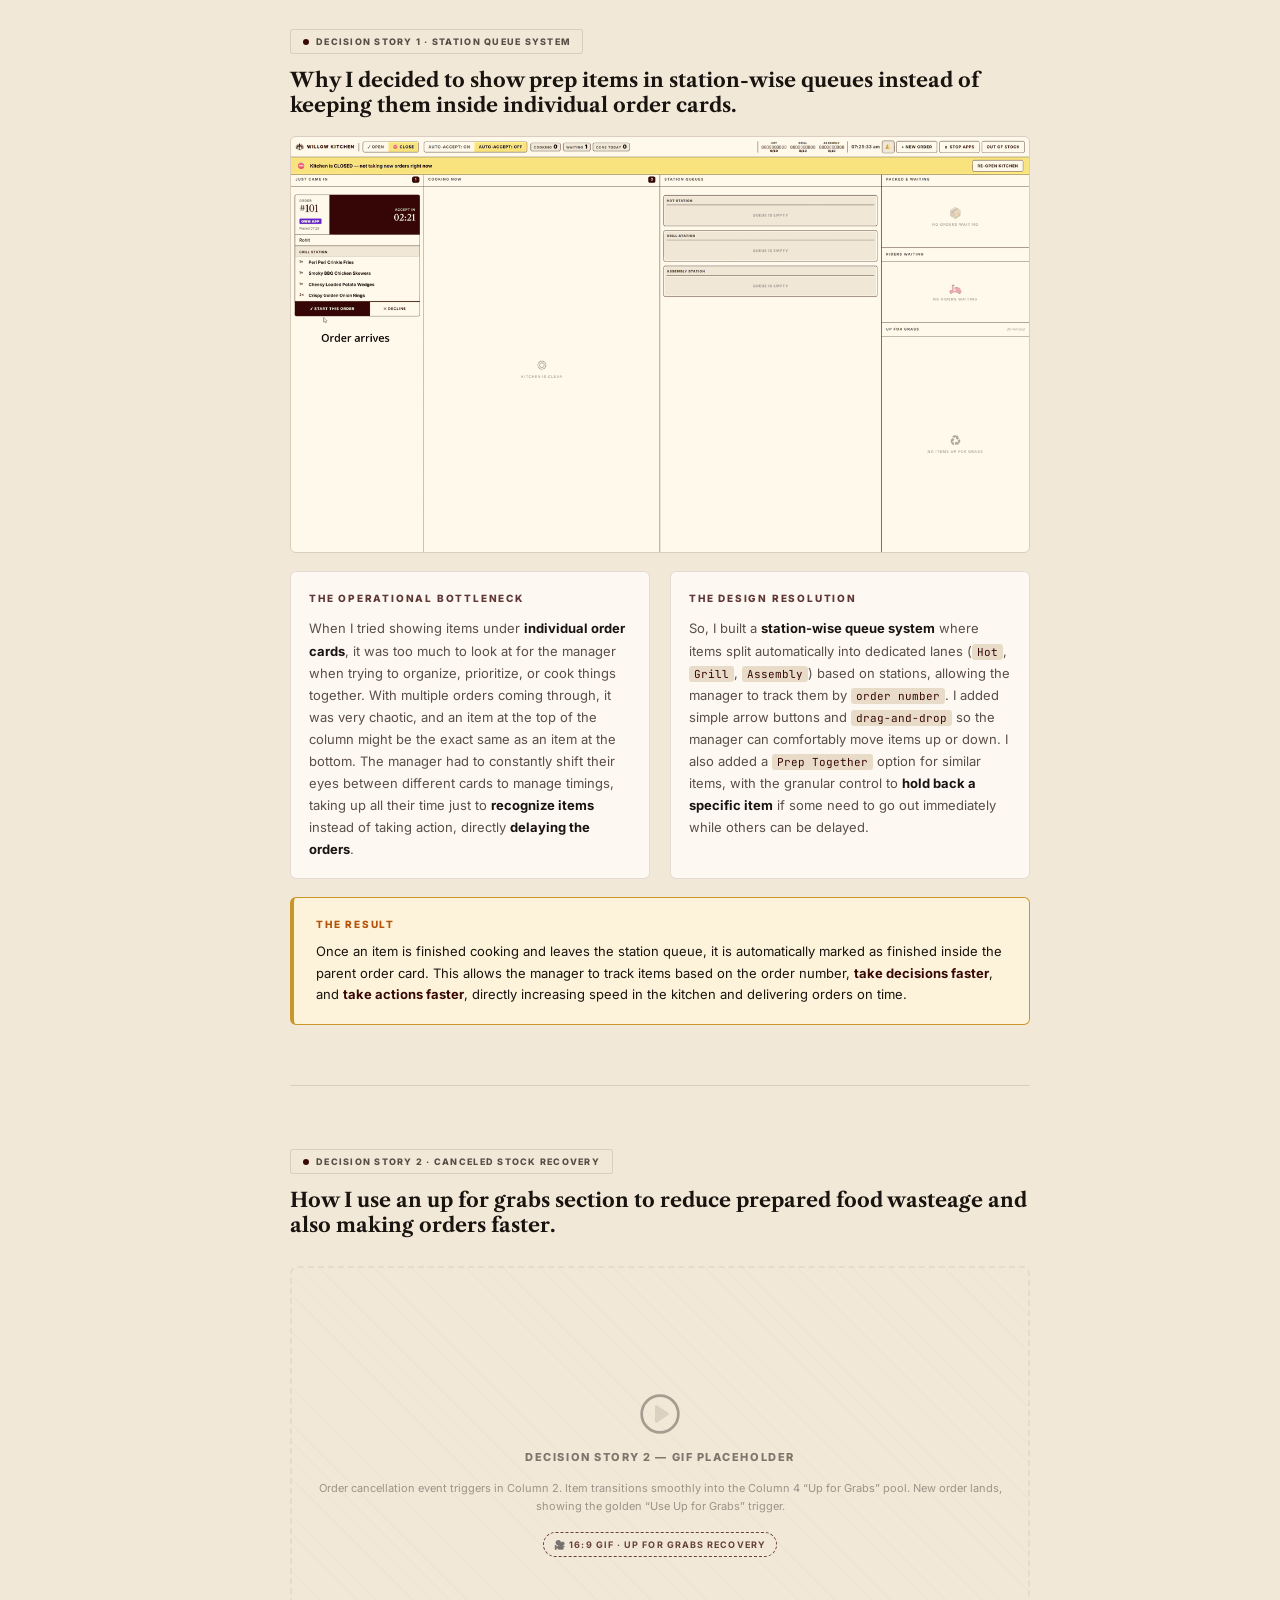
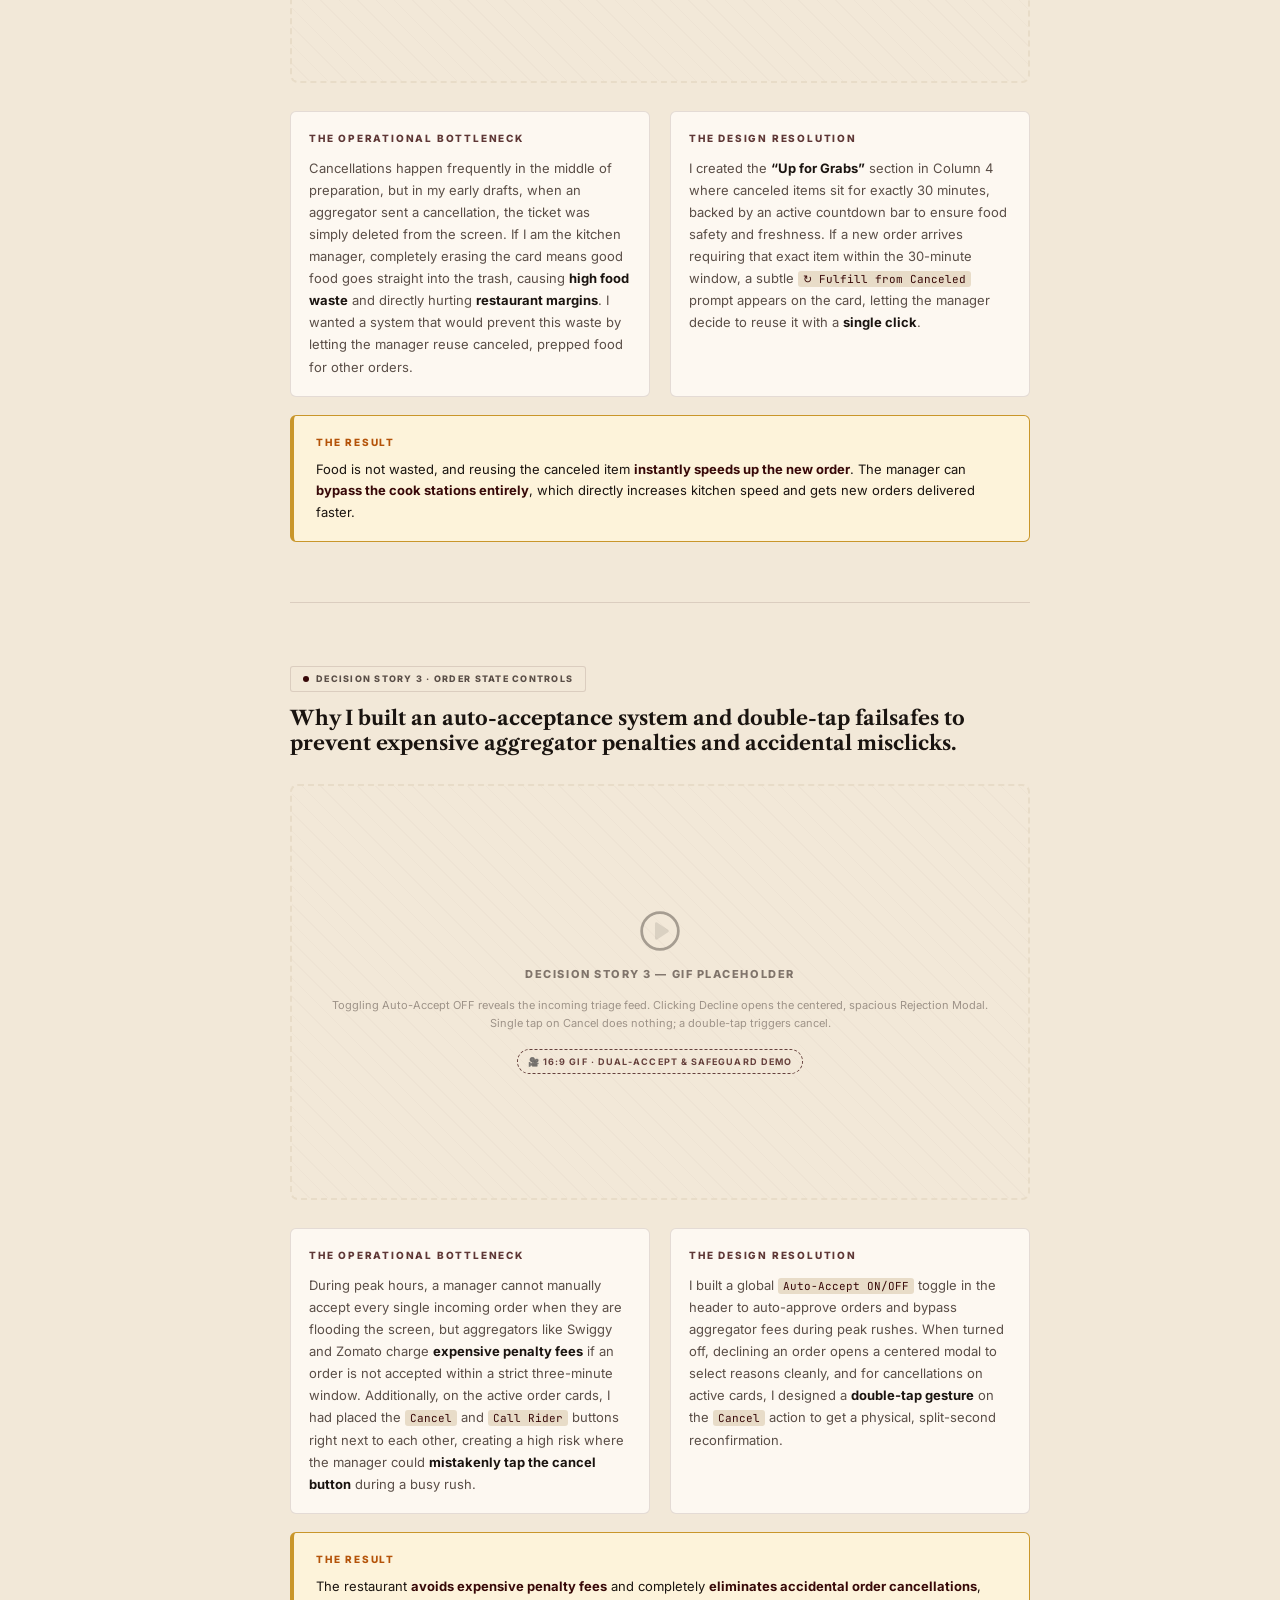
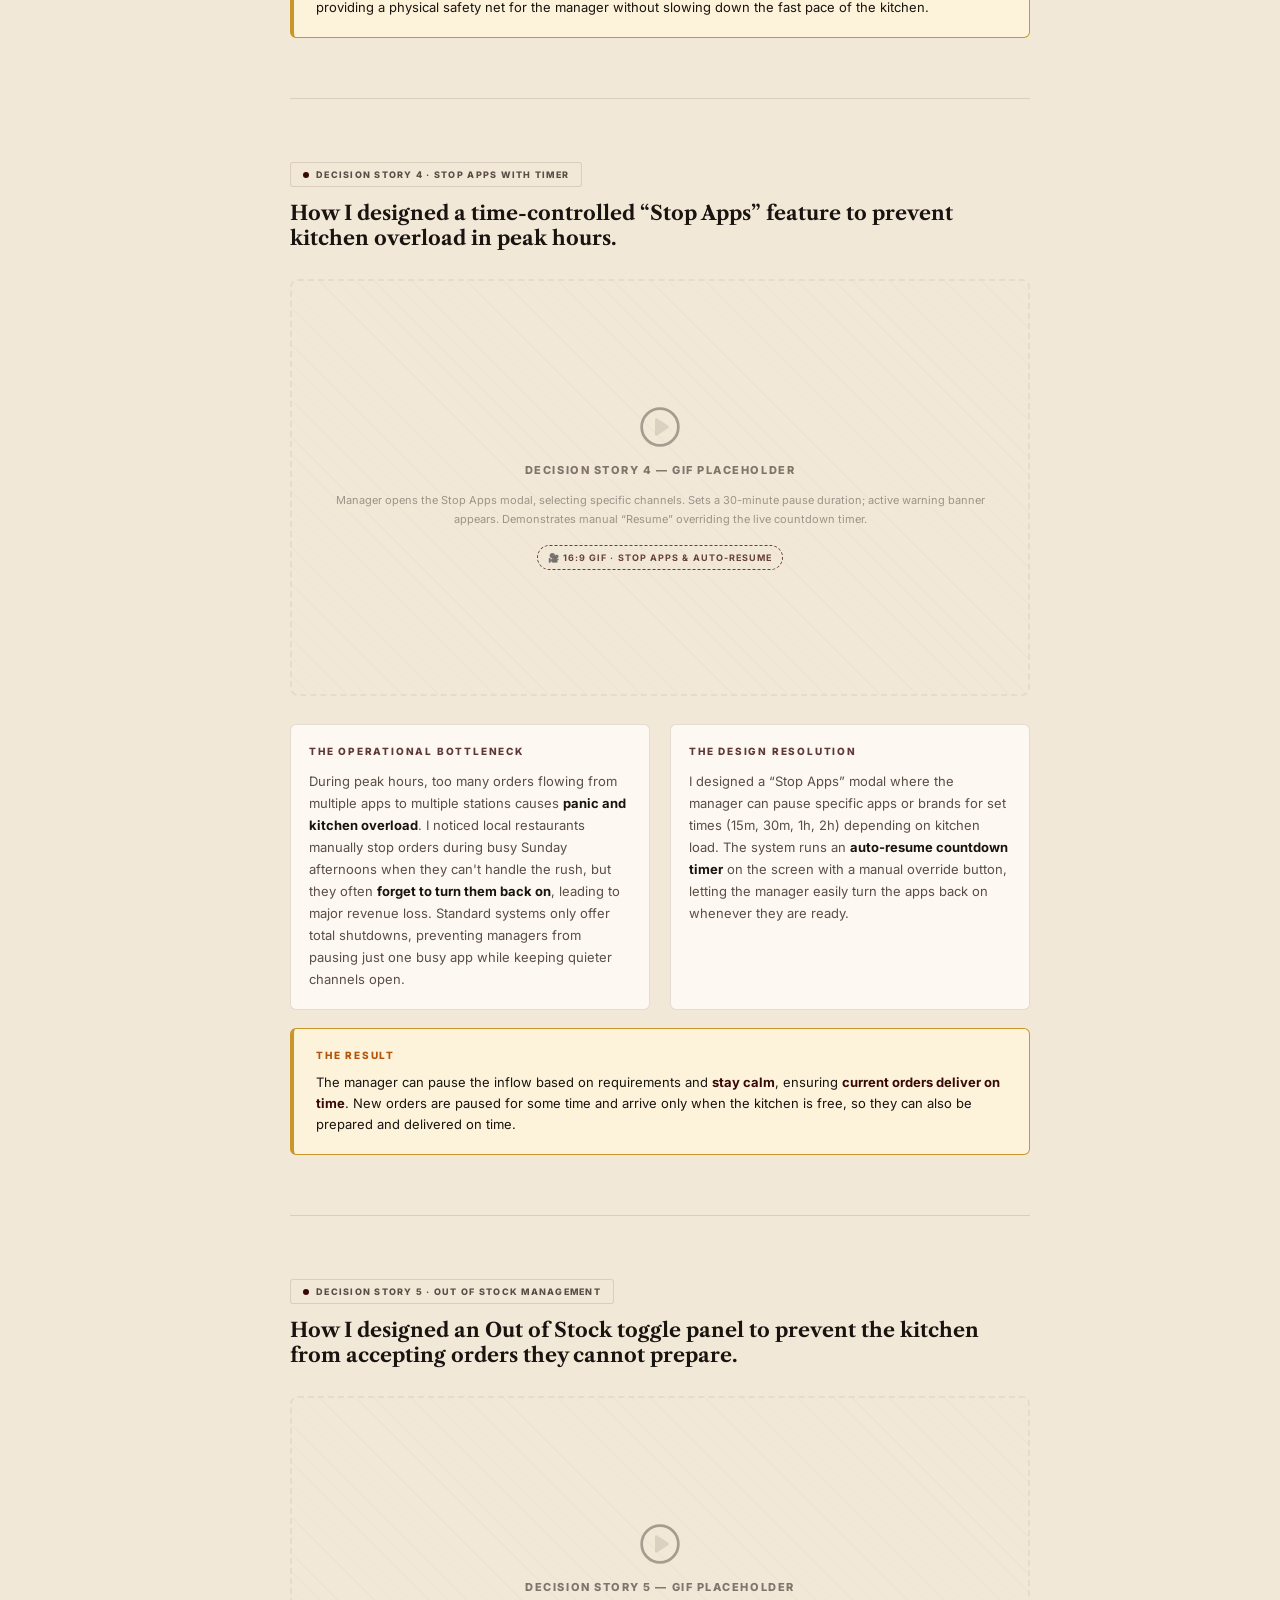
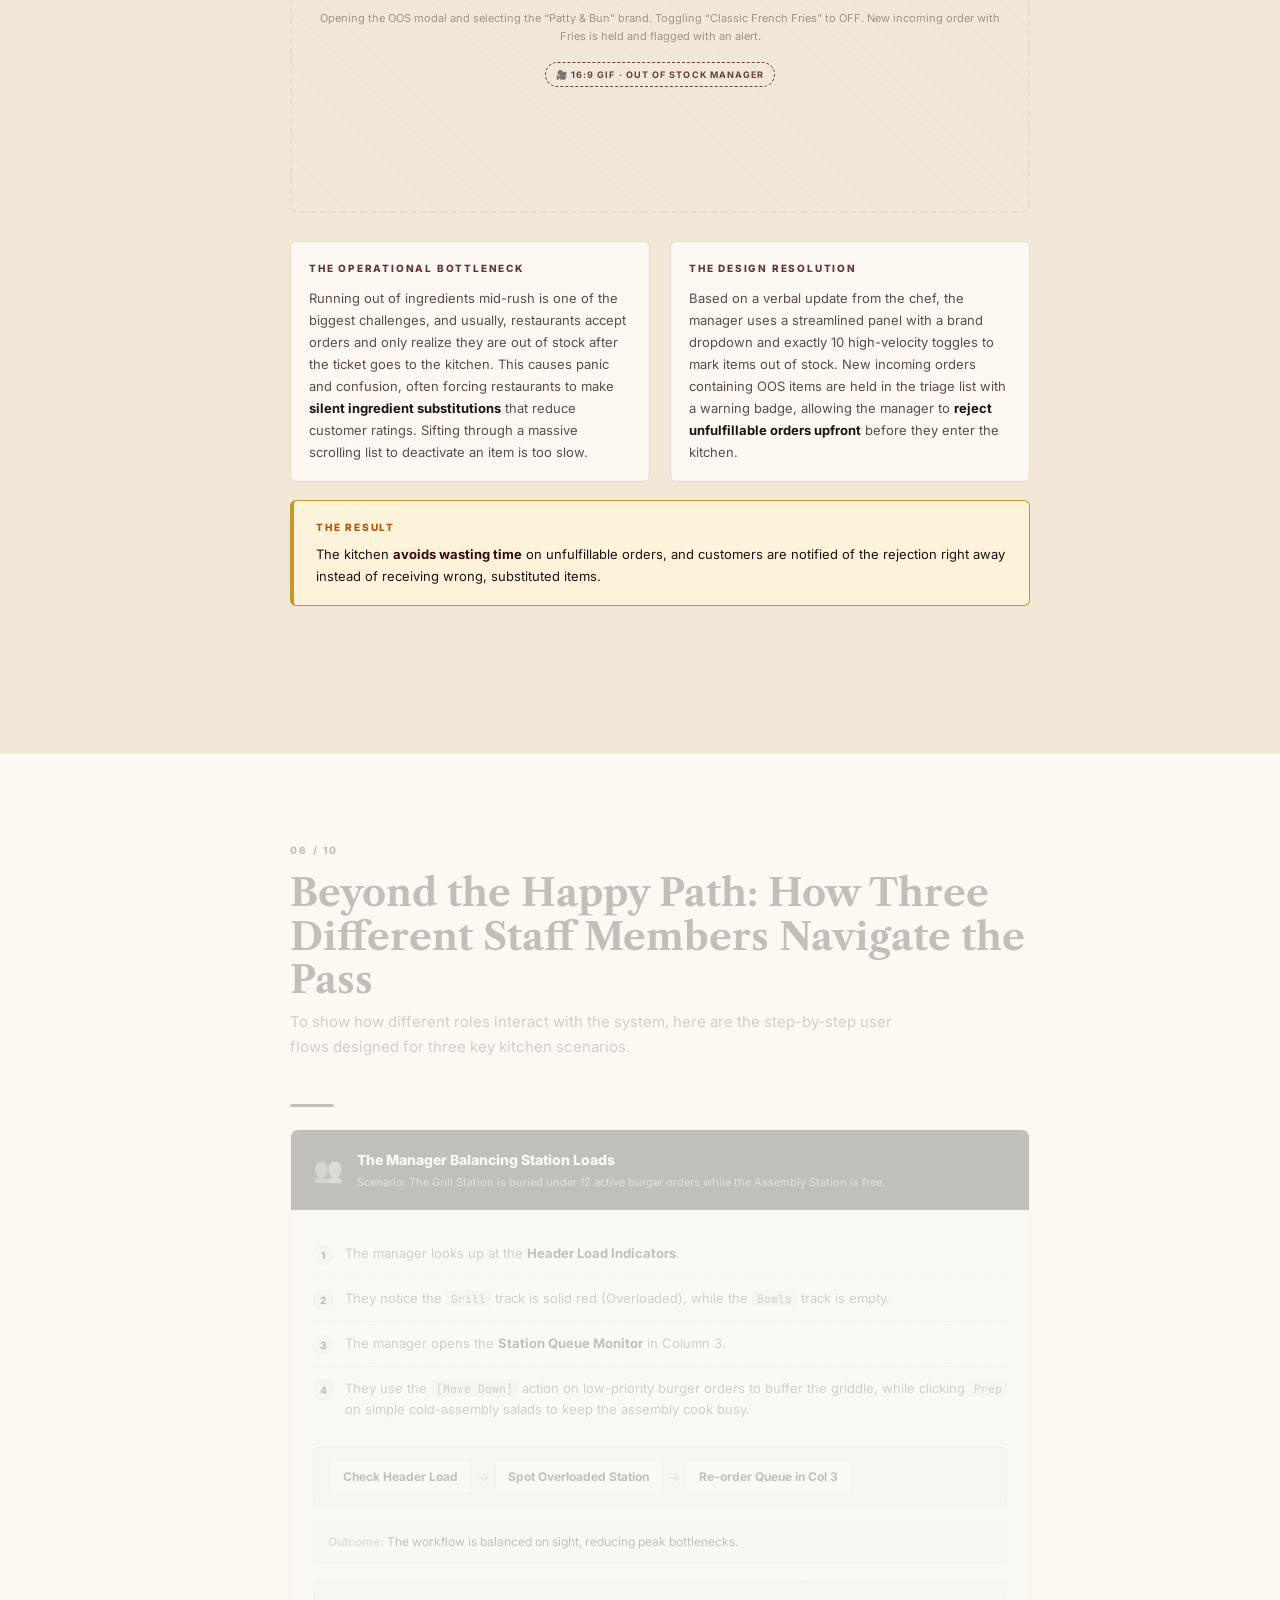
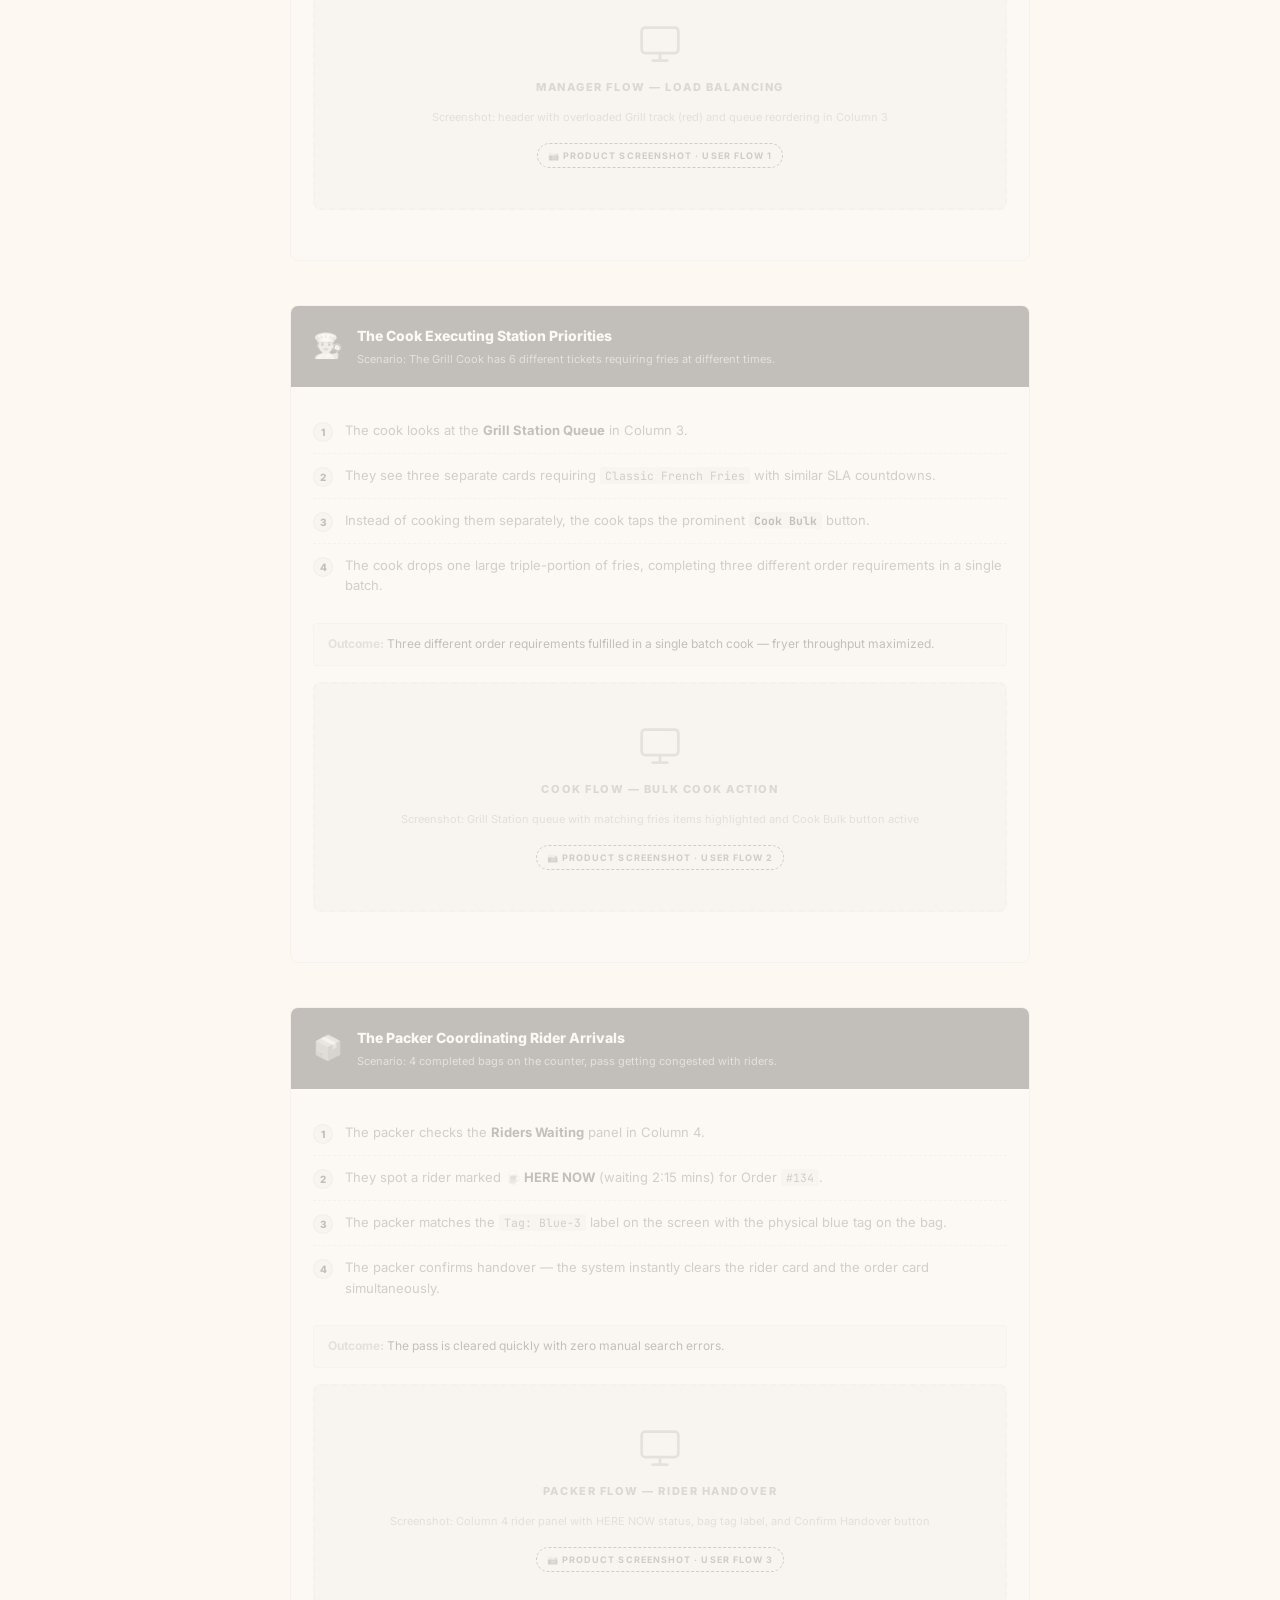
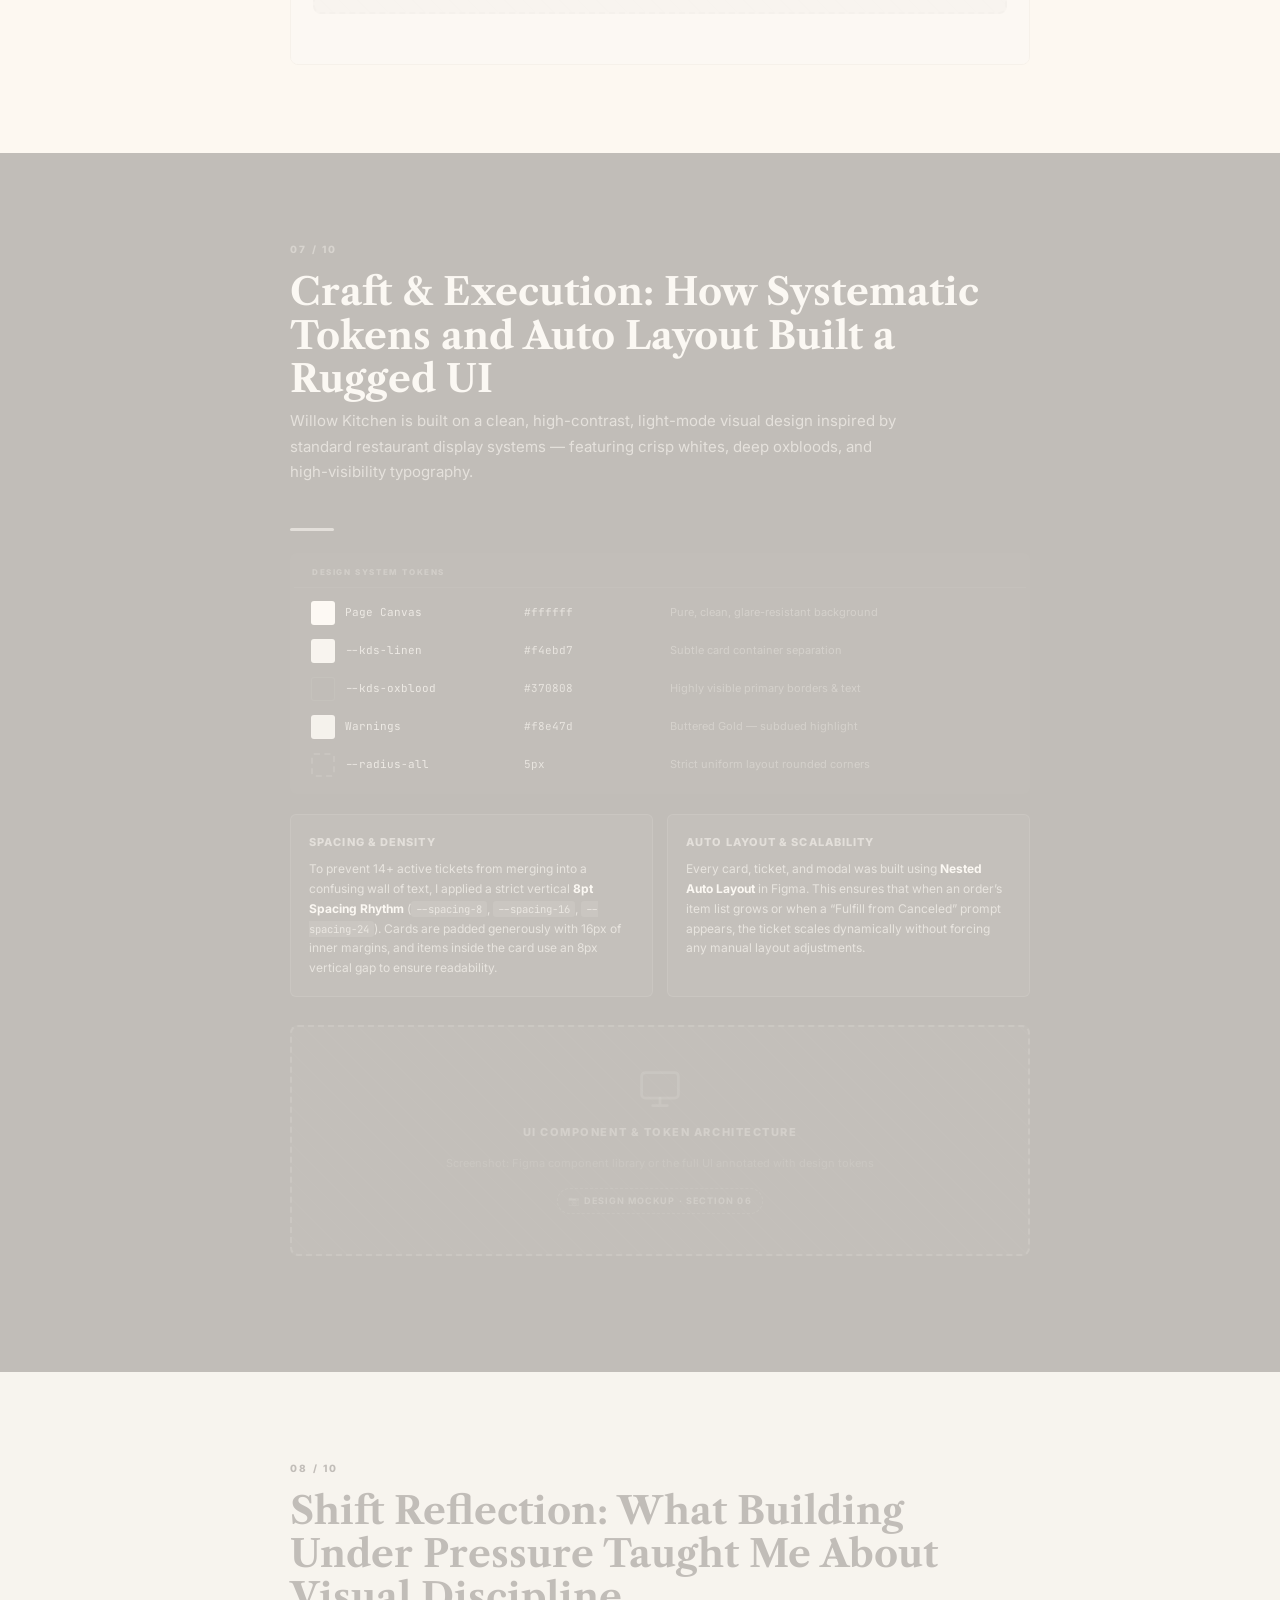
==== commit 473b601a: "refactor: Remove all occurrences of KDS across portfolio and case study files" ====
--- a/case-study/index.html
+++ b/case-study/index.html
@@ -3,7 +3,7 @@
 <head>
   <meta charset="UTF-8" />
   <meta name="viewport" content="width=device-width, initial-scale=1.0" />
-  <title>Willow Kitchen KDS — UX Case Study</title>
+  <title>Willow Kitchen — UX Case Study</title>
   <meta name="description" content="Designing Visual Calm and Failsafe Logic for High-Throughput Cloud Kitchens. A UX case study." />
   <link rel="preconnect" href="https://fonts.googleapis.com" />
   <link rel="preconnect" href="https://fonts.gstatic.com" crossorigin />
@@ -421,7 +421,7 @@
 <section id="s1" class="section">
   <div class="hero-wrap">
     <div class="hero-left">
-      <div class="hero-eyebrow reveal">01 / 10 &middot; WILLOW KITCHEN KDS</div>
+      <div class="hero-eyebrow reveal">01 / 10 &middot; WILLOW KITCHEN</div>
       <h1 class="hero-h1 reveal d1" style="font-size: clamp(28px, 4vw, 40px);">A cloud kitchen dashboard built to help manager&rsquo;s decision making faster and help accelerate order delivery</h1>
       <p class="hero-p reveal d2" style="font-size: 18px; max-width: 520px;">It unifies fragmented delivery apps into one clear, glare-free workspace, helping kitchen teams balance station loads, save canceled food, and coordinate couriers with zero manual friction.</p>
       <div class="btn-row reveal d4">
@@ -432,7 +432,7 @@
     <div class="hero-visual reveal d2">
       <div class="monitor-frame">
         <div class="monitor-screen">
-          <img src="image 25.png" alt="Willow Kitchen KDS dashboard specimen" class="hero-mockup-img">
+          <img src="image 25.png" alt="Willow Kitchen dashboard specimen" class="hero-mockup-img">
         </div>
         <div class="monitor-stand"></div>
         <div class="monitor-base"></div>
@@ -444,12 +444,12 @@
   <div class="section-inner" style="max-width:1100px;padding:0 40px 0 80px;">
     <div class="s-num reveal">02 / 10</div>
     <h2 class="s-title reveal">Try It: The Interactive Prototype</h2>
-    <p class="s-sub reveal">An integrated preview of the working KDS using production components. Walk a two-order cycle from arrival to handover. Advanced controls will prompt you to open the full live app.</p>
+    <p class="s-sub reveal">An integrated preview of the working application using production components. Walk a two-order cycle from arrival to handover. Advanced controls will prompt you to open the full live app.</p>
     <div class="divider reveal"></div>
   </div>
   <div class="proto-wrap reveal" style="max-width:1100px;margin:0 auto;padding:0 40px 0 80px;">
     <div id="proto-box" style="position:relative;width:100%;border:1px solid var(--border);border-radius:8px;overflow:hidden;background:#fdf8f1;box-shadow:0 16px 48px rgba(55,8,8,0.12);">
-      <iframe src="kds/index.html?preview=true" id="proto-iframe" style="width:1280px;height:780px;border:none;transform-origin:top left;display:block;" title="Willow Kitchen KDS Interactive Preview"></iframe>
+      <iframe src="kds/index.html?preview=true" id="proto-iframe" style="width:1280px;height:780px;border:none;transform-origin:top left;display:block;" title="Willow Kitchen Interactive Preview"></iframe>
     </div>
   </div>
 </section>
@@ -851,7 +851,7 @@
   <div class="section-inner">
     <div class="s-num reveal">07 / 10</div>
     <h2 class="s-title reveal">Craft &amp; Execution: How Systematic Tokens and Auto Layout Built a Rugged UI</h2>
-    <p class="s-sub reveal">Willow Kitchen is built on a clean, high-contrast, light-mode visual design inspired by standard restaurant KDS systems &mdash; featuring crisp whites, deep oxbloods, and high-visibility typography.</p>
+    <p class="s-sub reveal">Willow Kitchen is built on a clean, high-contrast, light-mode visual design inspired by standard restaurant display systems &mdash; featuring crisp whites, deep oxbloods, and high-visibility typography.</p>
     <div class="divider reveal"></div>
     <div class="token-box reveal">
       <div class="token-head">Design System Tokens</div>
@@ -876,7 +876,7 @@
     <div class="img-placeholder reveal" style="background:rgba(255,255,255,0.04);border-color:rgba(255,255,255,0.14);">
       <svg class="img-ph-icon" viewBox="0 0 24 24" fill="none" stroke="rgba(253,248,241,0.35)" stroke-width="1.5" stroke-linecap="round" stroke-linejoin="round"><rect x="2" y="3" width="20" height="14" rx="2"/><path d="M8 21h8M12 17v4"/></svg>
       <span class="img-ph-label" style="color:rgba(253,248,241,0.4);">UI Component &amp; Token Architecture</span>
-      <span class="img-ph-sub" style="color:rgba(253,248,241,0.25);">Screenshot: Figma component library or the full KDS UI annotated with design tokens</span>
+      <span class="img-ph-sub" style="color:rgba(253,248,241,0.25);">Screenshot: Figma component library or the full UI annotated with design tokens</span>
       <span class="img-ph-tag" style="border-color:rgba(255,255,255,0.1);color:rgba(253,248,241,0.28);">&#128247; Design Mockup &middot; Section 06</span>
     </div>
   </div>
@@ -908,7 +908,7 @@
   <div class="section-inner">
     <div class="s-num reveal">09 / 10</div>
     <h2 class="s-title reveal">The Unfinished Edge: What I Would Explore with More Time</h2>
-    <p class="s-sub reveal">While the current version of the Willow Kitchen KDS is fully functional, there are two key areas I would explore with more resources.</p>
+    <p class="s-sub reveal">While the current version of the Willow Kitchen is fully functional, there are two key areas I would explore with more resources.</p>
     <div class="divider reveal"></div>
     <div class="edge-grid reveal">
       <div class="edge-card">
@@ -919,7 +919,7 @@
       <div class="edge-card">
         <div class="edge-num">02</div>
         <div class="edge-title">Rider GPS Distance Triggers</div>
-        <div class="edge-text">Instead of relying purely on simulated transit times, integrating live GPS distance APIs from Swiggy and Zomato. The KDS could automatically hold fast-prep items from cooking until the rider&rsquo;s physical distance falls under a 2-kilometer threshold, ensuring 100% hot food delivery.</div>
+        <div class="edge-text">Instead of relying purely on simulated transit times, integrating live GPS distance APIs from Swiggy and Zomato. The system could automatically hold fast-prep items from cooking until the rider&rsquo;s physical distance falls under a 2-kilometer threshold, ensuring 100% hot food delivery.</div>
       </div>
     </div>
   </div>
@@ -930,7 +930,7 @@
   <div class="section-inner">
     <div class="s-num reveal">10 / 10</div>
     <h2 class="s-title reveal">Closing the Shift: A Human Invitation for Feedback</h2>
-    <p class="s-sub reveal">Willow Kitchen KDS proves that thoughtful, disciplined operations design can bring quiet structure to one of the most chaotic work environments. I am eager to continue learning and growing.</p>
+    <p class="s-sub reveal">Willow Kitchen proves that thoughtful, disciplined operations design can bring quiet structure to one of the most chaotic work environments. I am eager to continue learning and growing.</p>
     <div class="divider reveal"></div>
     <p style="font-size:14px;color:rgba(253,248,241,0.65);margin-bottom:20px;" class="reveal">I would love your honest feedback on three specific areas of this case study:</p>
     <div class="fb-list reveal">
@@ -955,7 +955,7 @@
       <path d="M 50 82 L 50 42" stroke-width="7"/>
       <path d="M 50 44 C 40 28 40 8 50 8 C 60 8 60 28 50 44 Z" fill="rgba(253,248,241,0.15)" stroke="none"/>
     </svg>
-    <span class="footer-brand-text">Willow Kitchen KDS &middot; v0.0.1 &middot; UX Case Study</span>
+    <span class="footer-brand-text">Willow Kitchen &middot; v0.0.1 &middot; UX Case Study</span>
   </div>
   <div class="footer-links">
     <a class="footer-link" href="https://willow-kitchen.vercel.app/" target="_blank" rel="noopener">Live Demo &#8599;</a>
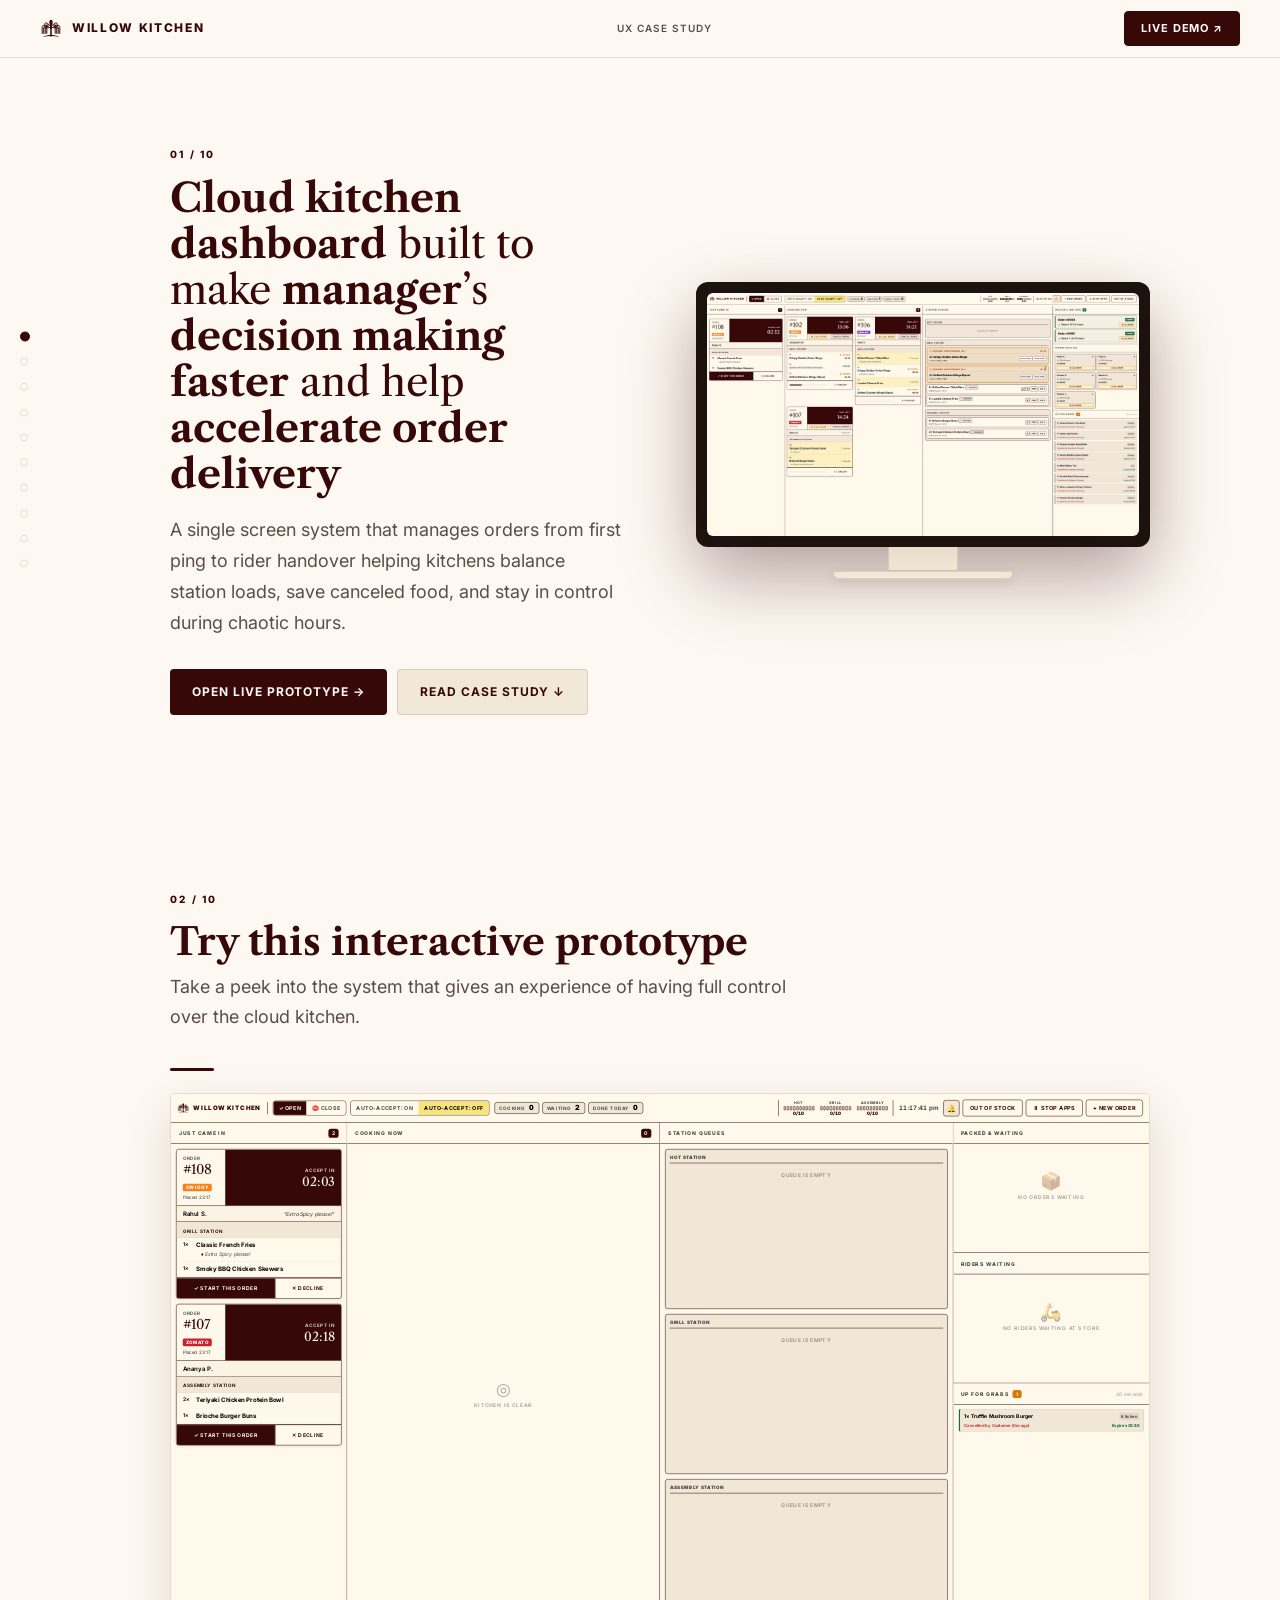
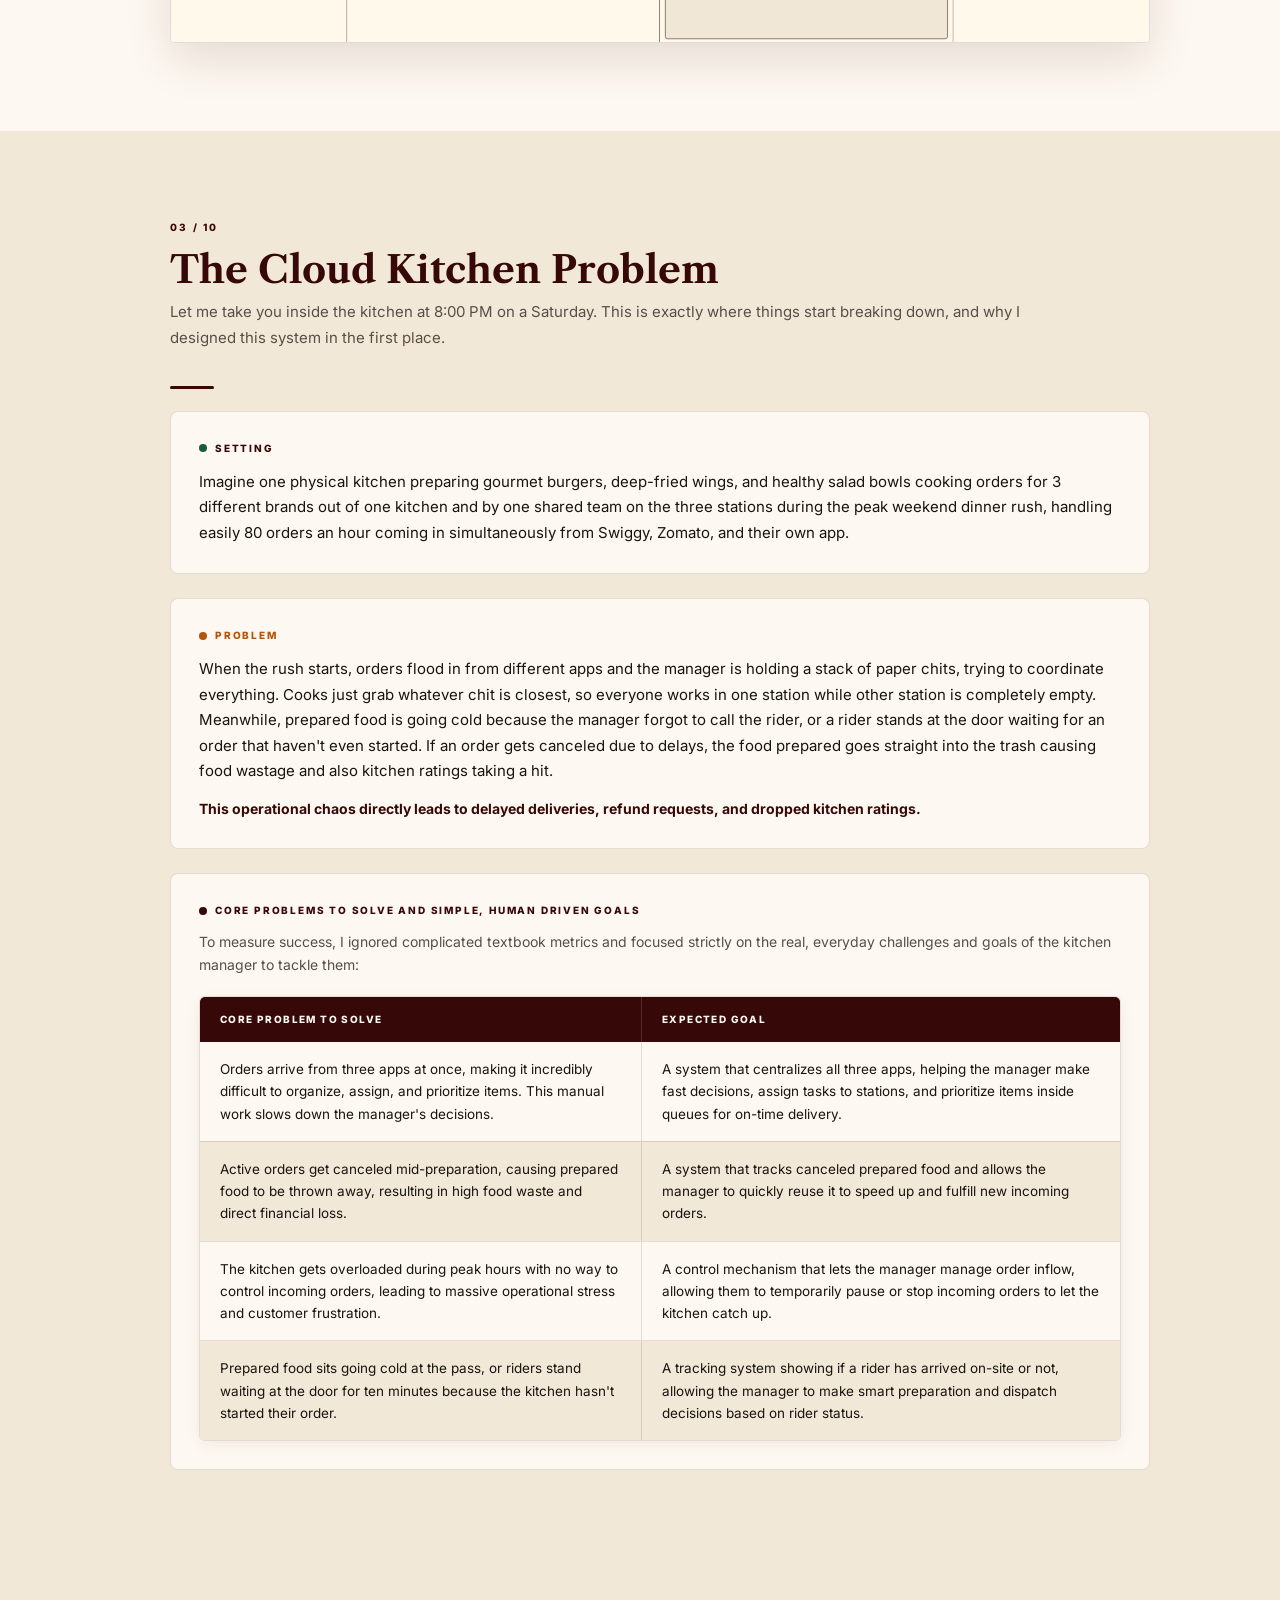
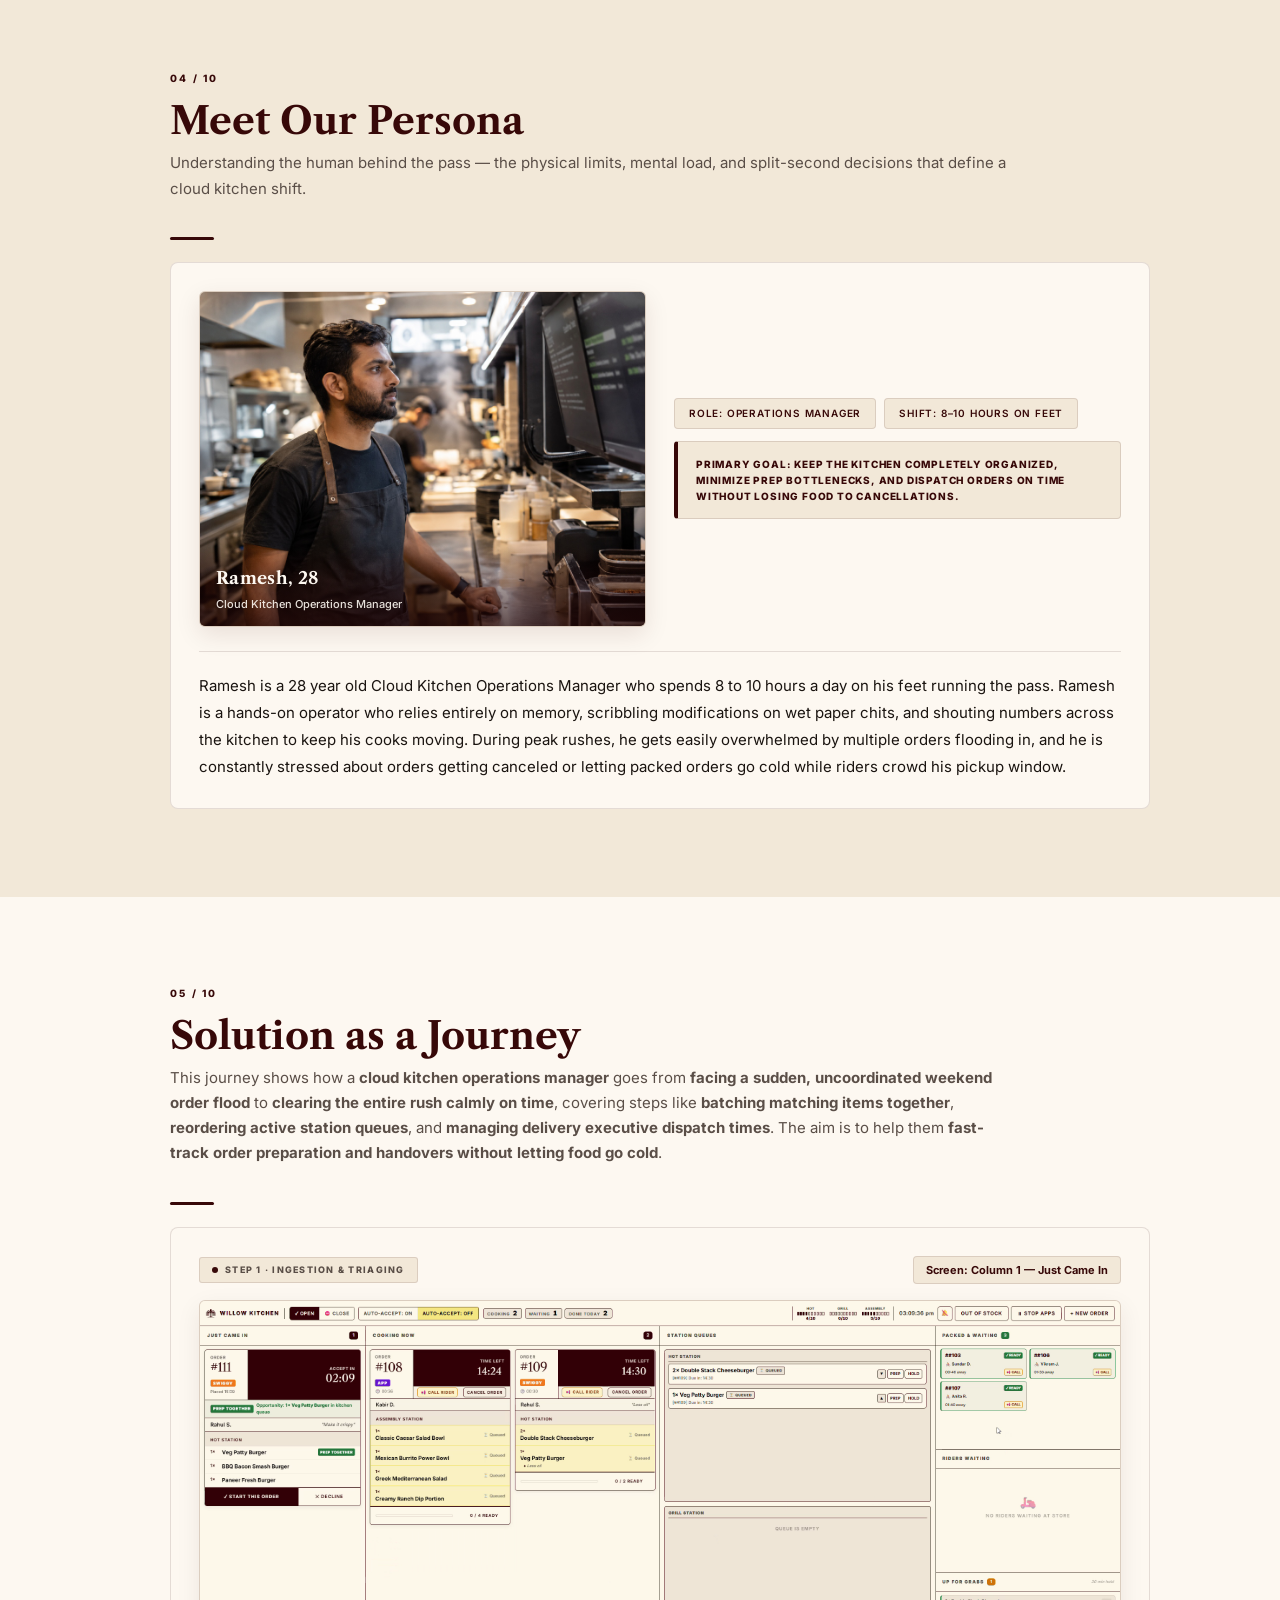
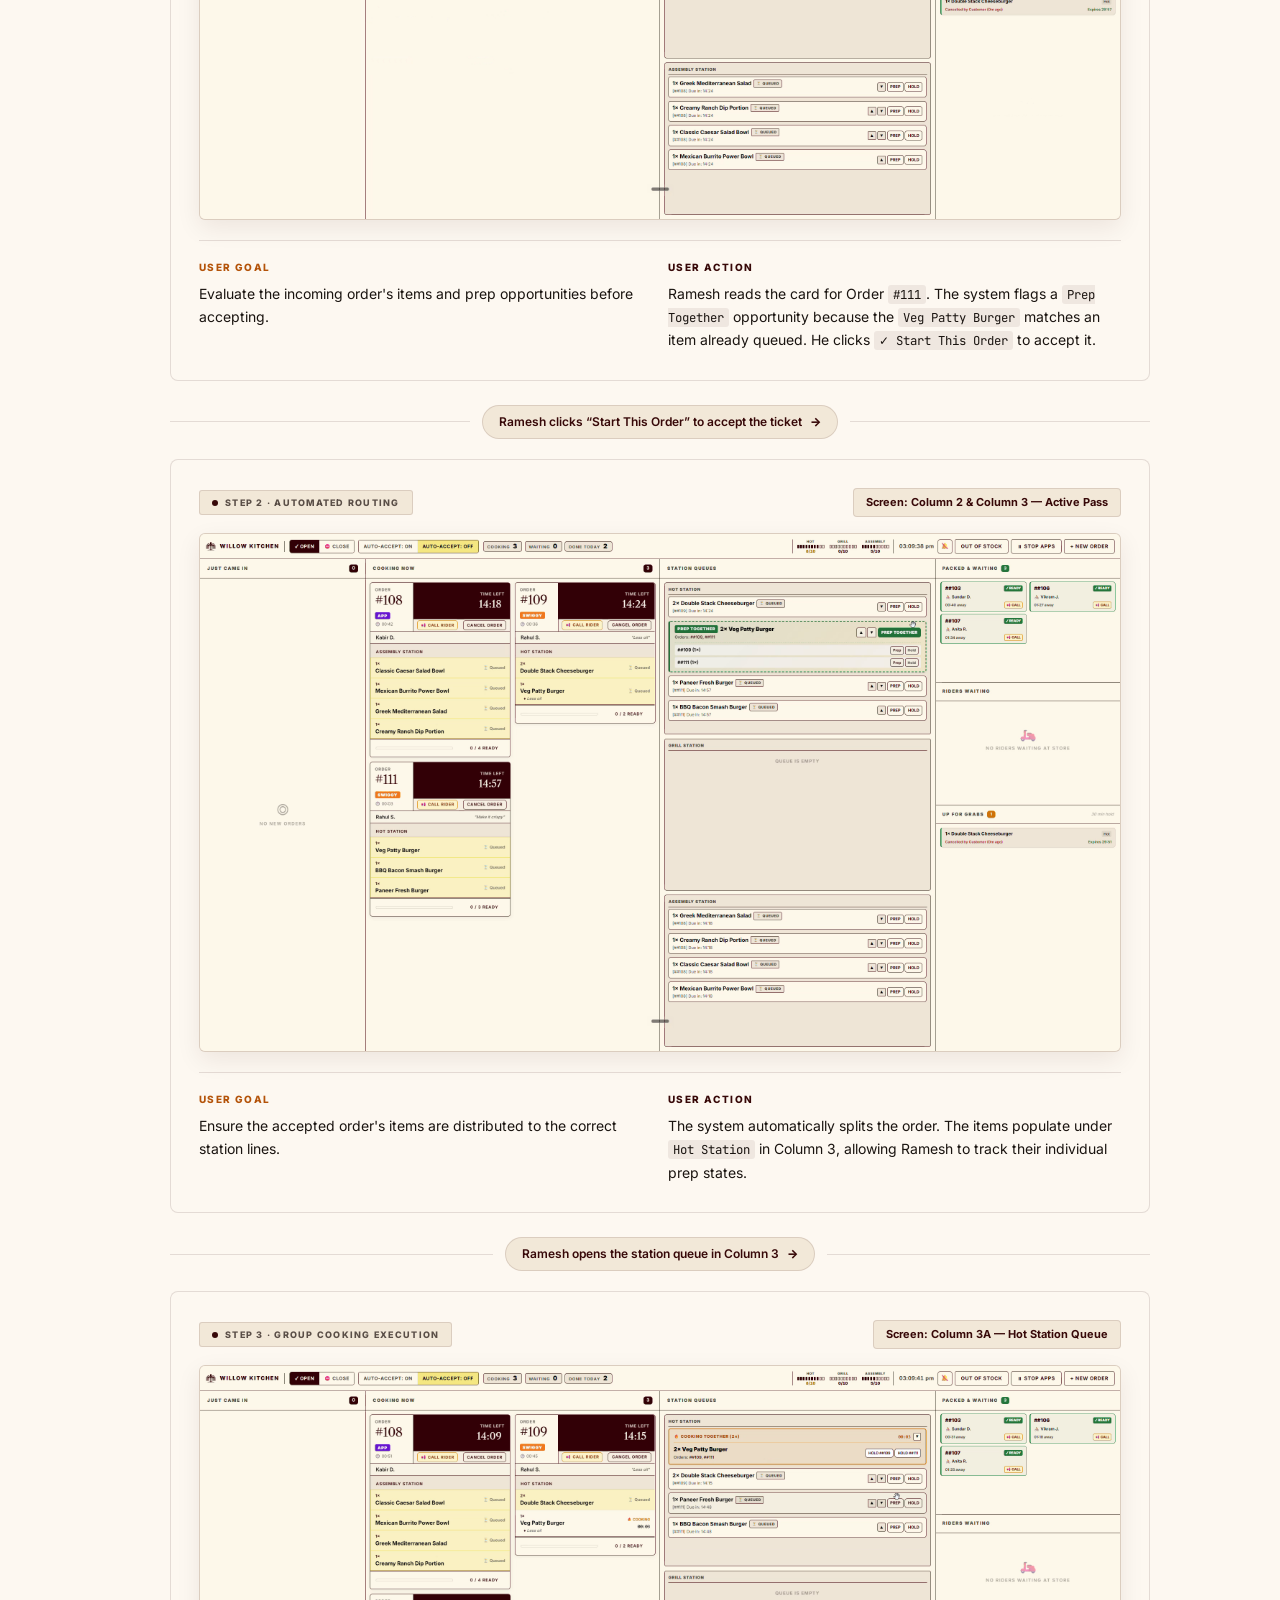
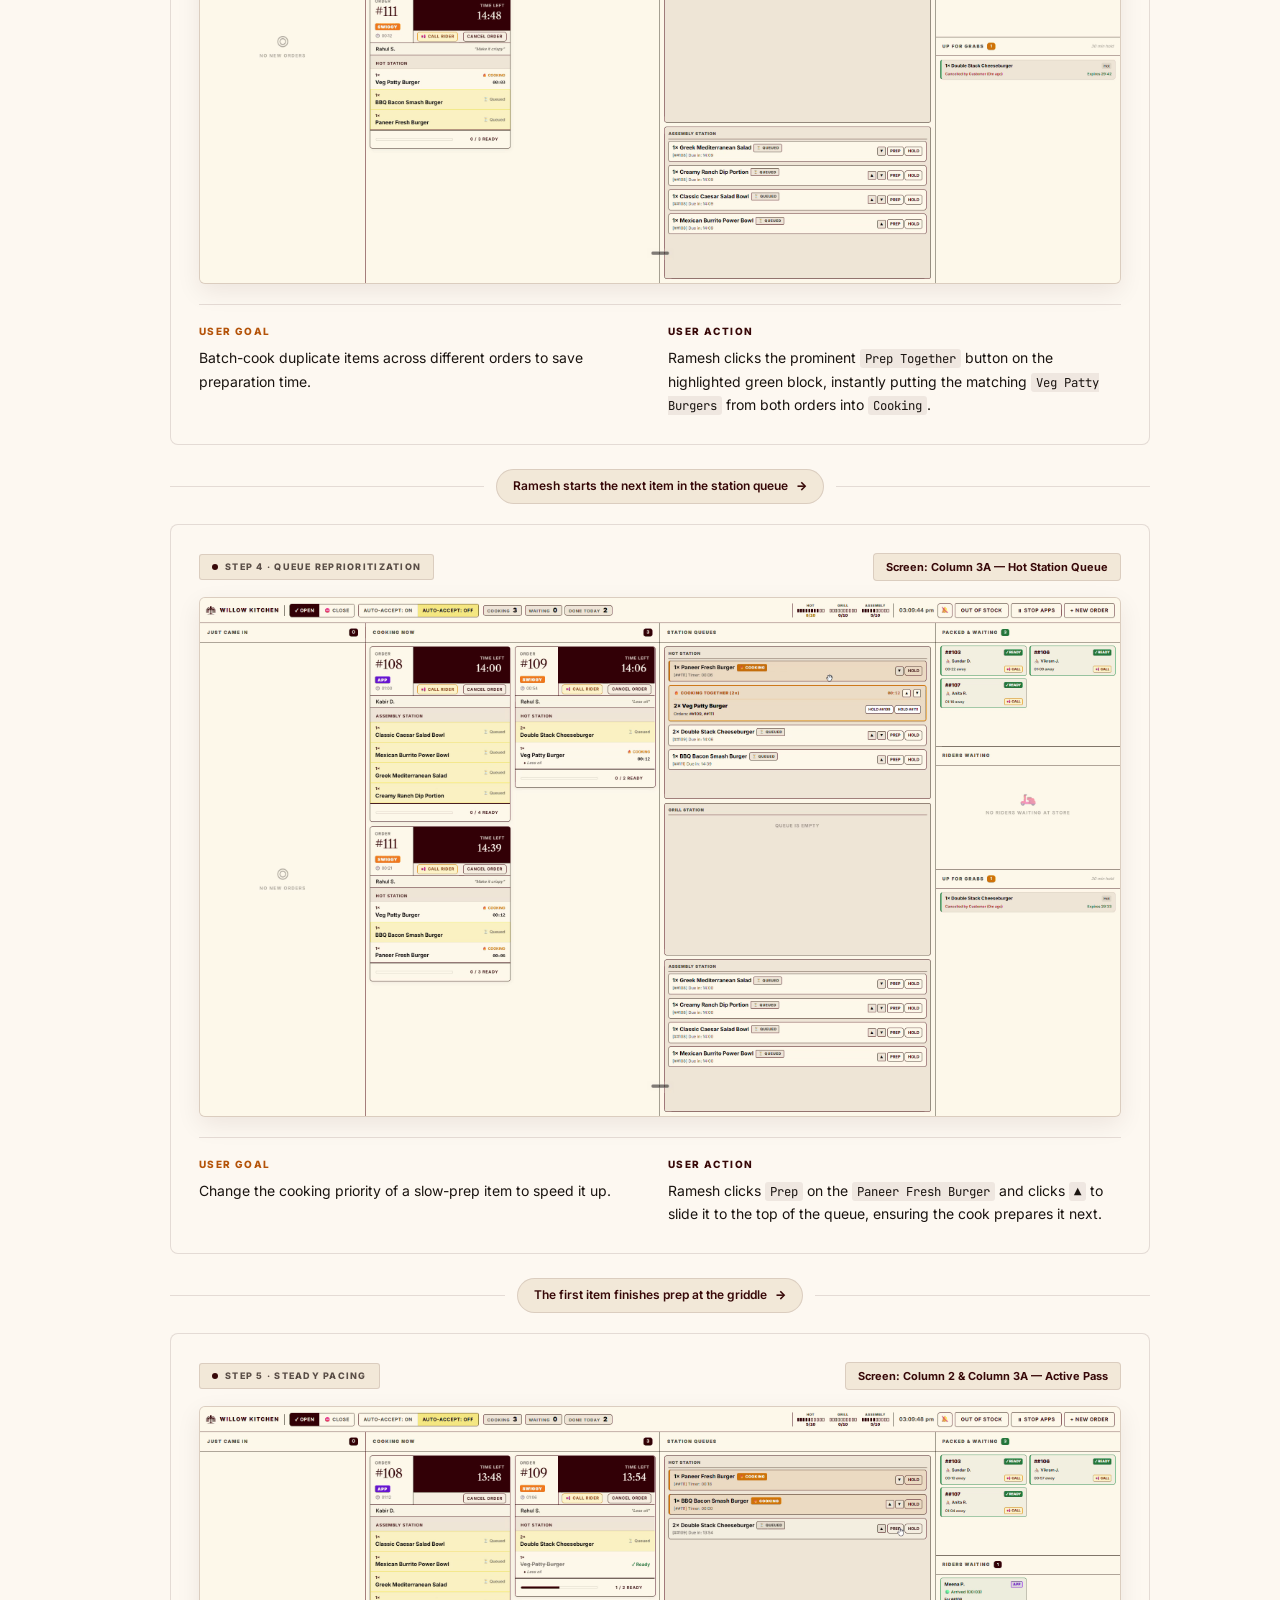
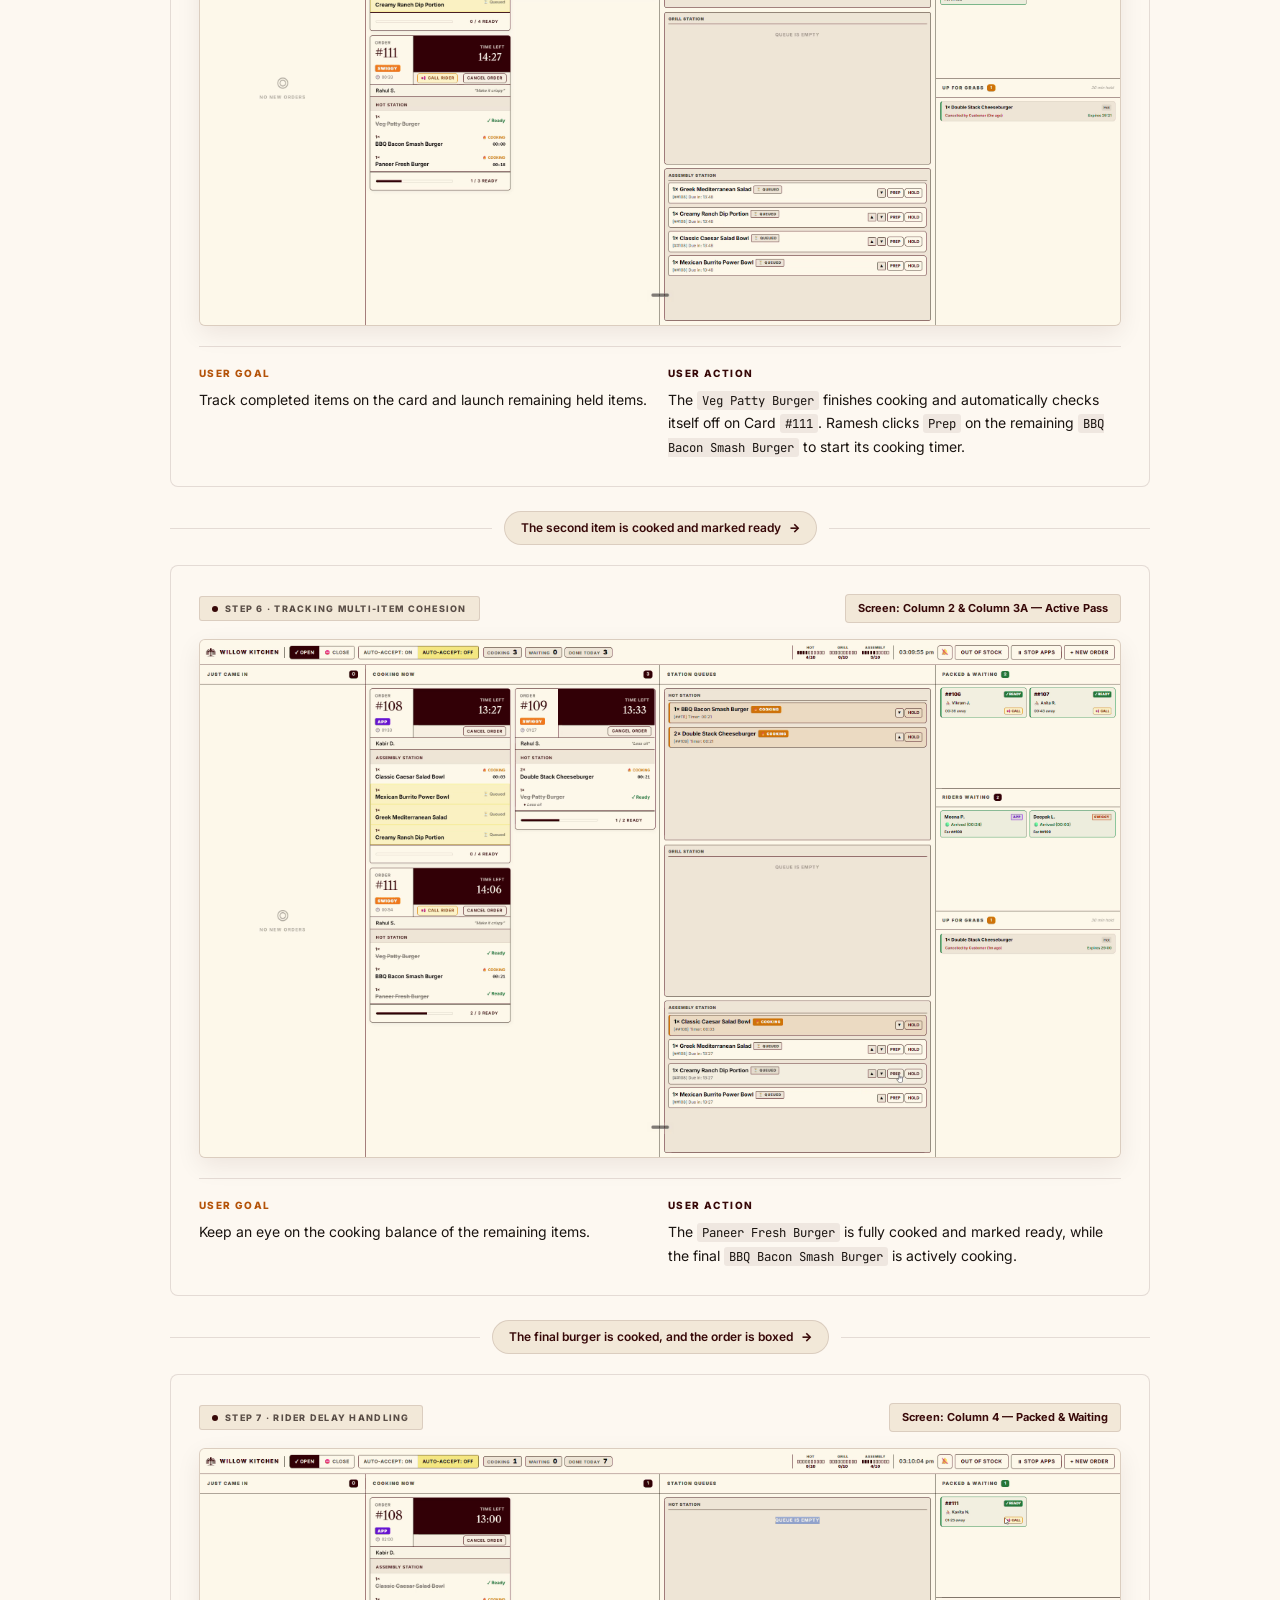
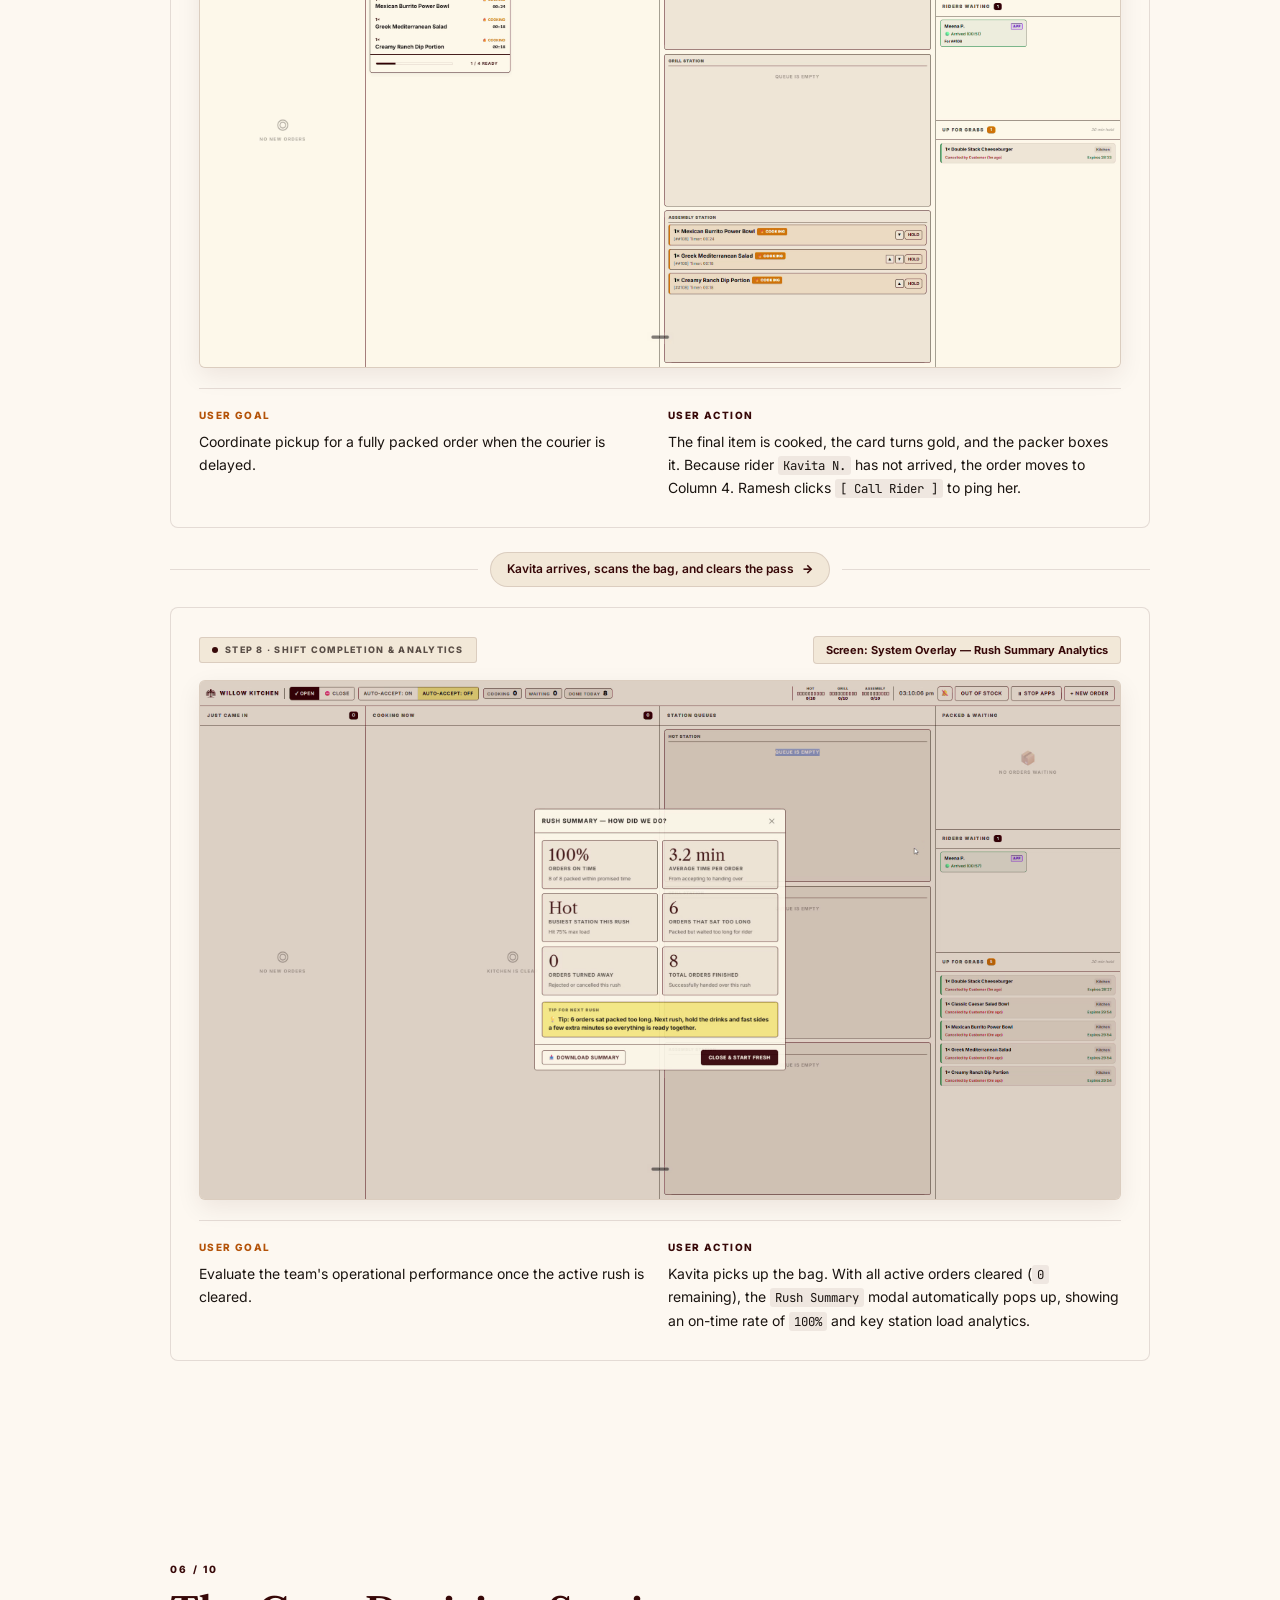
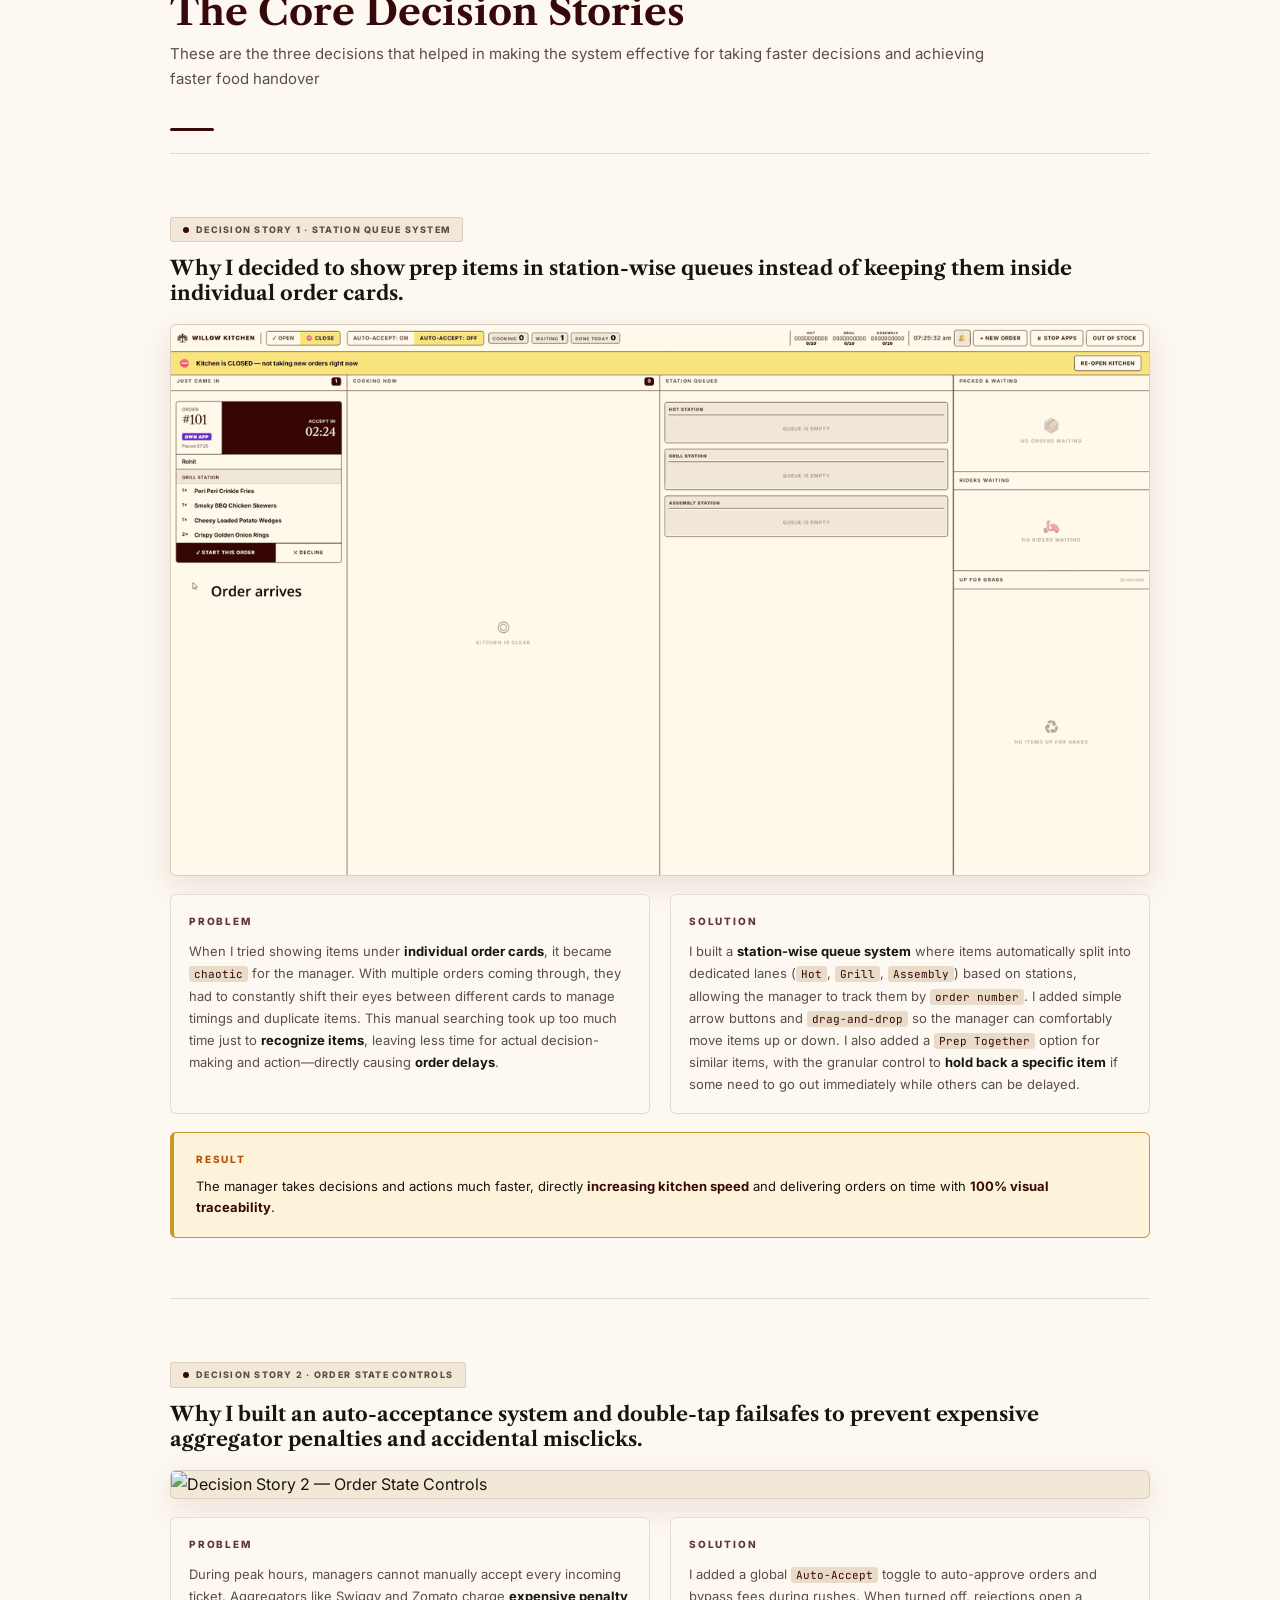
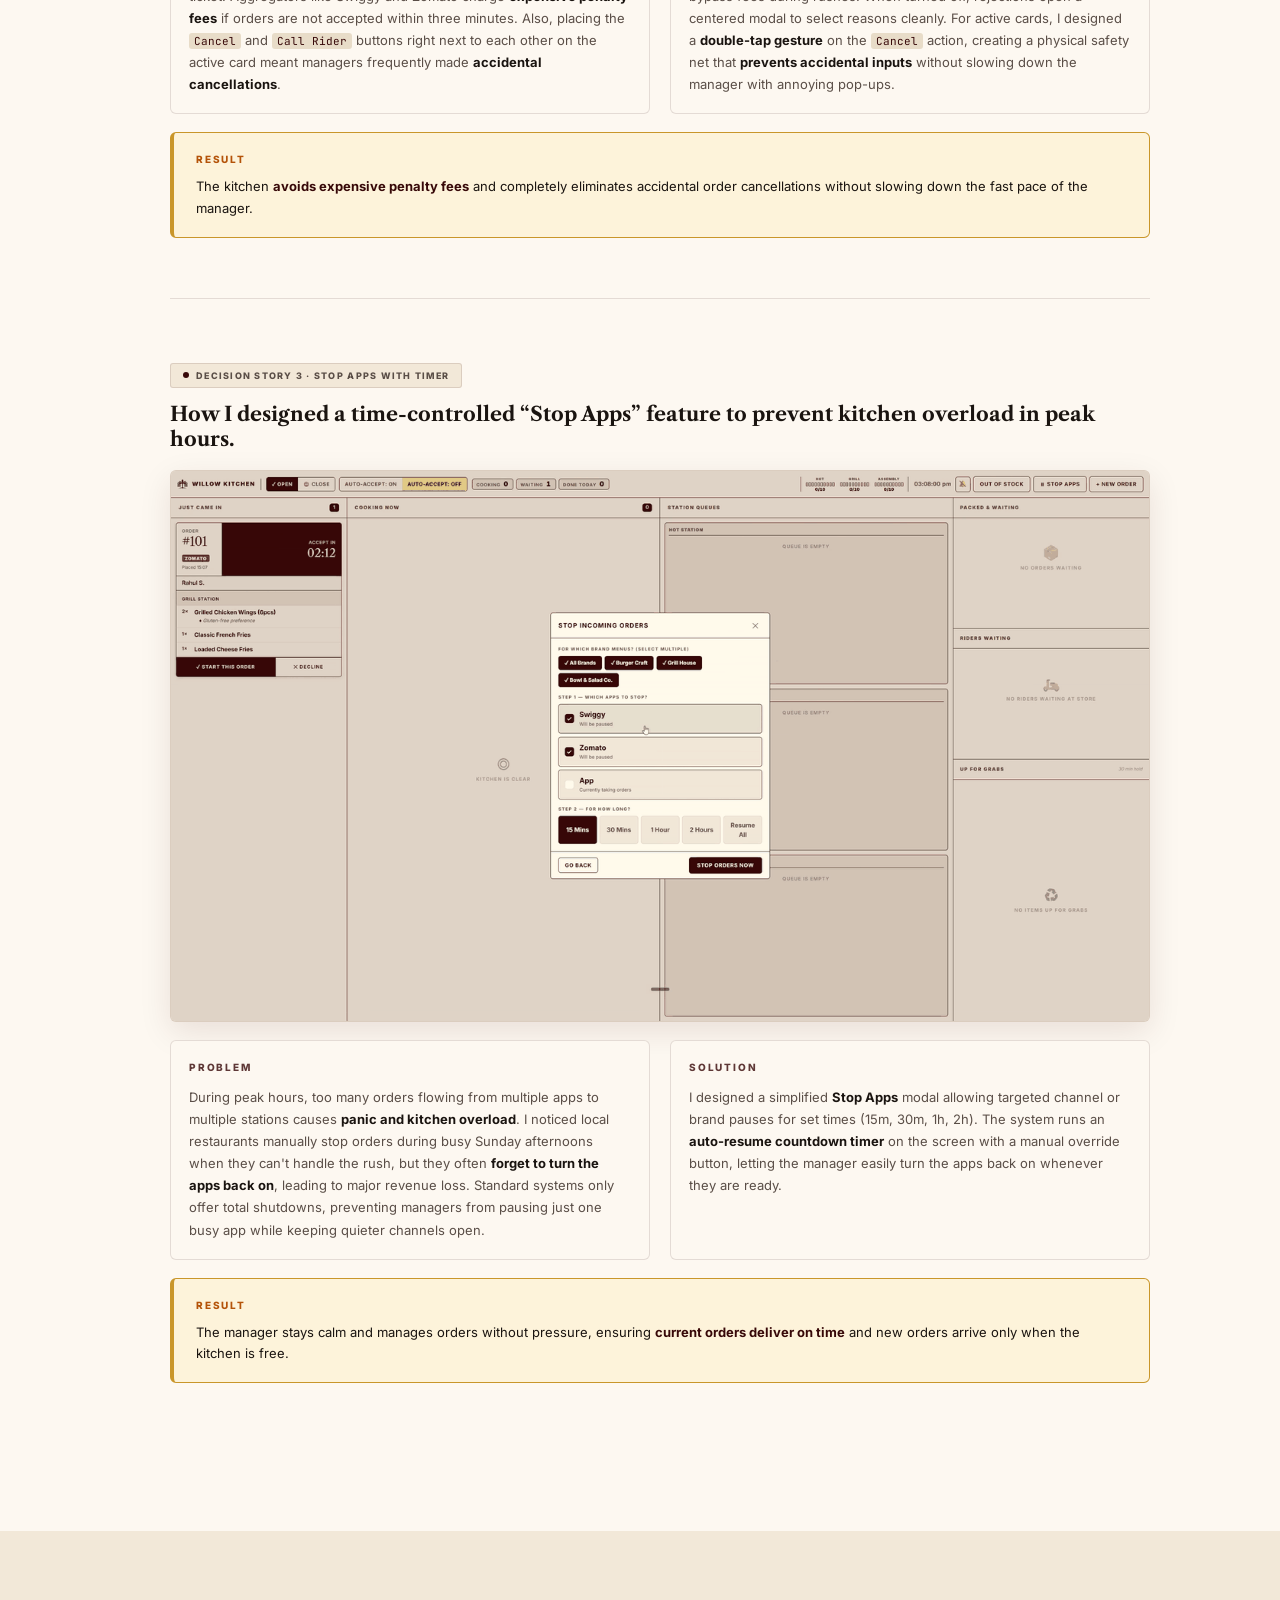
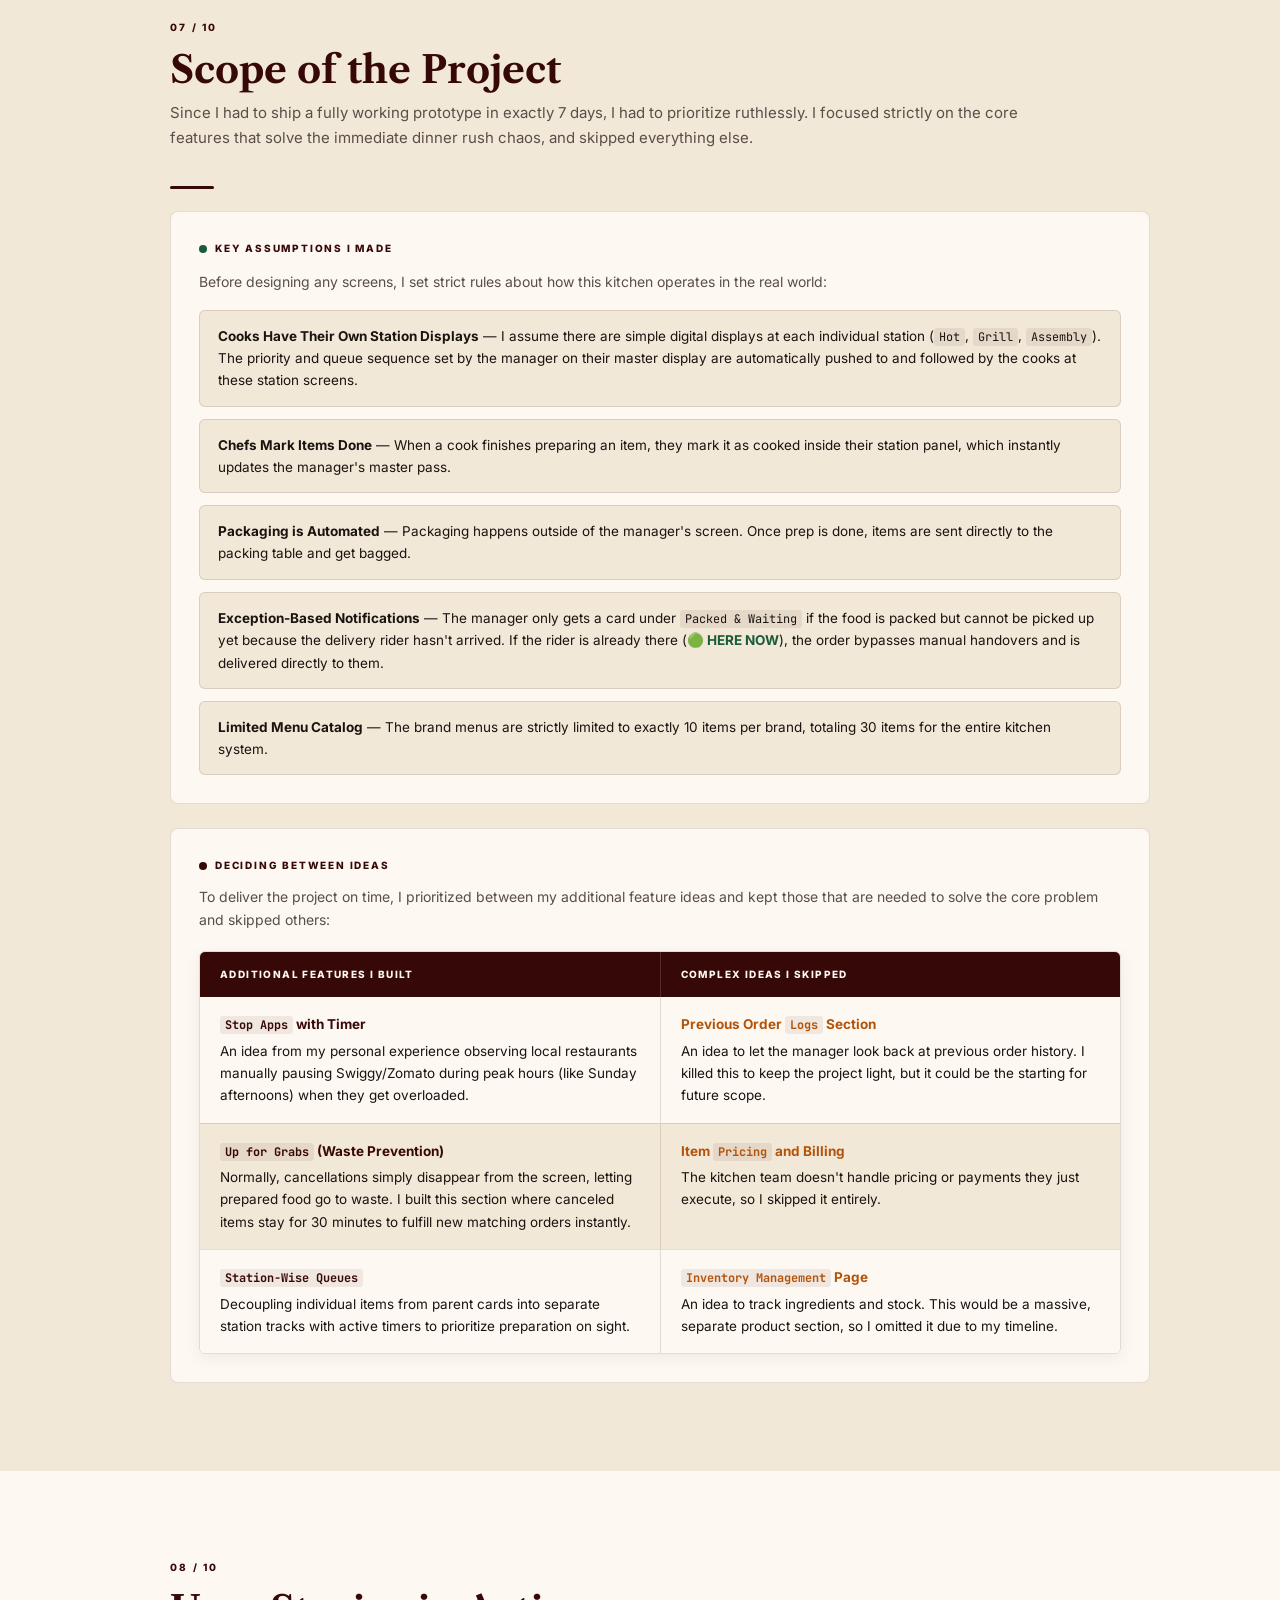
==== commit 25aac778: "feat: Sync latest Willow Kitchen case study, 8-step journey visuals, updated cover image, and update" ====
--- a/case-study/index.html
+++ b/case-study/index.html
@@ -1,4 +1,4 @@
-﻿<!DOCTYPE html>
+<!DOCTYPE html>
 <html lang="en">
 <head>
   <meta charset="UTF-8" />
@@ -50,7 +50,7 @@
     .toc-dot.active .toc-lbl { color: var(--oxblood); }
     main { padding-top: 58px; }
     .section { padding: 88px 0; position: relative; }
-    .section-inner { max-width: 860px; margin: 0 auto; padding: 0 40px 0 80px; }
+    .section-inner { max-width: 1100px; margin: 0 auto; padding: 0 40px 0 80px; }
     .alt-bg { background: var(--linen); }
     .dark-bg { background: var(--oxblood); color: var(--vellum); }
     .dark-bg .s-num { color: rgba(253,248,241,0.4); }
@@ -59,12 +59,69 @@
     .dark-bg .divider { background: var(--gold); opacity: 0.55; }
     .s-num { font-size: 10px; font-weight: 800; letter-spacing: 0.22em; text-transform: uppercase; color: var(--oxblood); opacity: 0.5; margin-bottom: 12px; }
     .s-title { font-family: var(--font-ser); font-size: clamp(24px, 3.5vw, 38px); font-weight: 700; color: var(--oxblood); line-height: 1.14; margin-bottom: 8px; }
-    .s-sub { font-size: 15px; color: var(--graphite); line-height: 1.68; margin-bottom: 44px; max-width: 620px; }
+    .s-sub { font-size: 15px; color: var(--graphite); line-height: 1.68; margin-bottom: 36px; max-width: 850px; }
     .divider { width: 44px; height: 3px; background: var(--oxblood); border-radius: 2px; margin-bottom: 22px; opacity: 0.3; }
     p.body { font-size: 14px; color: var(--graphite); line-height: 1.75; margin-bottom: 20px; }
     p.body strong { color: var(--ink); }
     code { font-family: var(--font-mono); font-size: 0.88em; background: rgba(55,8,8,0.07); padding: 1px 5px; border-radius: 3px; }
     .dark-bg code { background: rgba(255,255,255,0.1); }
+
+    /* JOURNEY UNBOXED CONTINUOUS STORY STEPS */
+    .journey-step {
+      display: grid;
+      grid-template-columns: 380px 1fr;
+      gap: 48px;
+      align-items: center;
+      margin-bottom: 88px;
+      background: transparent;
+      border: none;
+      padding: 0;
+    }
+    .journey-step.reverse {
+      grid-template-columns: 1fr 380px;
+    }
+    .journey-step.reverse .journey-text {
+      order: 2;
+    }
+    .journey-step.reverse .journey-media {
+      order: 1;
+    }
+    .journey-text {
+      display: flex;
+      flex-direction: column;
+      gap: 16px;
+    }
+    .journey-media, .ds-gif {
+      position: relative;
+      border-radius: 6px;
+      overflow: hidden;
+      border: 1px solid var(--border);
+      background: var(--linen);
+      box-shadow: 0 10px 32px rgba(55,8,8,0.1);
+    }
+    .journey-media {
+      width: 100%;
+    }
+    .journey-media img {
+      width: 100%;
+      height: auto;
+      display: block;
+    }
+    .ds-gif {
+      width: 100%;
+      height: auto;
+      display: block;
+      margin: 18px 0;
+    }
+    @media (max-width: 960px) {
+      .journey-step, .journey-step.reverse {
+        grid-template-columns: 1fr;
+        gap: 28px;
+        margin-bottom: 60px;
+      }
+      .journey-step.reverse .journey-text { order: 1; }
+      .journey-step.reverse .journey-media { order: 2; }
+    }
 
     /* IMAGE PLACEHOLDER STYLES */
     .img-placeholder {
@@ -109,8 +166,8 @@
     .img-ph-col-mock-line.s { width: 55%; }
 
     /* HERO */
-    #s1 { min-height: 100vh; display: flex; flex-direction: column; justify-content: center; padding: 0; }
-    .hero-wrap { max-width: 1100px; margin: 0 auto; padding: 80px 40px 56px 80px; display: grid; grid-template-columns: 1fr 1fr; gap: 72px; align-items: center; width: 100%; }
+    #s1 { position: relative; }
+    .hero-wrap { max-width: 1100px; margin: 0 auto; padding: 0 40px 0 80px; display: grid; grid-template-columns: 1fr 1fr; gap: 72px; align-items: center; width: 100%; }
     .hero-kicker { display: inline-flex; align-items: center; gap: 8px; padding: 5px 12px; border: 1px solid var(--border); border-radius: 3px; background: var(--linen); font-size: 10px; font-weight: 800; letter-spacing: 0.18em; text-transform: uppercase; color: var(--graphite); margin-bottom: 22px; }
     .hero-kicker em { color: var(--oxblood); font-style: normal; }
     .hero-h1 { font-family: var(--font-ser); font-size: clamp(32px, 5vw, 54px); font-weight: 700; line-height: 1.07; color: var(--oxblood); margin-bottom: 18px; }
@@ -380,6 +437,143 @@
     .result-label { font-size: 10px; font-weight: 800; letter-spacing: 0.18em; text-transform: uppercase; color: #b45309; margin-bottom: 8px; }
     .result-text { font-size: 13px; color: #1a1410; line-height: 1.65; }
     .result-text strong { font-weight: 700; color: #370808; }
+
+    /* AI Workflow Pipeline & Instinct Cards */
+    .pipeline-wrap {
+      display: grid;
+      grid-template-columns: repeat(4, 1fr);
+      gap: 16px;
+      margin: 24px 0 32px;
+    }
+    .pipeline-step {
+      background: var(--vellum);
+      border: 1px solid var(--border);
+      border-radius: 8px;
+      padding: 20px 16px;
+      display: flex;
+      flex-direction: column;
+      gap: 10px;
+      box-shadow: 0 4px 16px rgba(55,8,8,0.04);
+      transition: transform 0.2s, box-shadow 0.2s;
+    }
+    .pipeline-step:hover {
+      transform: translateY(-2px);
+      box-shadow: 0 8px 24px rgba(55,8,8,0.08);
+    }
+    .pipeline-badge {
+      font-size: 9px;
+      font-weight: 800;
+      letter-spacing: 0.14em;
+      text-transform: uppercase;
+      color: var(--oxblood);
+      display: flex;
+      align-items: center;
+      gap: 6px;
+    }
+    .pipeline-title {
+      font-family: var(--font-ser);
+      font-size: 14px;
+      font-weight: 700;
+      color: var(--oxblood);
+      line-height: 1.35;
+    }
+    .pipeline-desc {
+      font-size: 12.5px;
+      color: var(--graphite);
+      line-height: 1.6;
+    }
+    .pipeline-desc code {
+      font-size: 11px;
+    }
+    @media (max-width: 960px) {
+      .pipeline-wrap { grid-template-columns: 1fr 1fr; }
+    }
+    @media (max-width: 560px) {
+      .pipeline-wrap { grid-template-columns: 1fr; }
+    }
+
+    .instinct-card {
+      background: var(--vellum);
+      border: 1px solid var(--border);
+      border-radius: 8px;
+      padding: 26px 28px;
+      margin-bottom: 20px;
+      box-shadow: 0 4px 18px rgba(55,8,8,0.04);
+    }
+    .instinct-badge {
+      font-size: 10px;
+      font-weight: 800;
+      letter-spacing: 0.16em;
+      text-transform: uppercase;
+      color: var(--oxblood);
+      margin-bottom: 12px;
+      display: flex;
+      align-items: center;
+      gap: 8px;
+    }
+    .instinct-title {
+      font-family: var(--font-ser);
+      font-size: 18px;
+      font-weight: 700;
+      color: var(--oxblood);
+      margin-bottom: 14px;
+      line-height: 1.35;
+    }
+    .instinct-body {
+      font-size: 14.5px;
+      color: var(--ink);
+      line-height: 1.75;
+      margin-bottom: 14px;
+    }
+    .instinct-body:last-child {
+      margin-bottom: 0;
+    }
+
+    /* Floating Back to Top Button (Enters at Section 3) */
+    .floating-top-btn {
+      position: fixed;
+      bottom: 28px;
+      right: 28px;
+      z-index: 995;
+      background: var(--oxblood);
+      color: var(--vellum);
+      border: 1px solid var(--border);
+      border-radius: 9999px;
+      padding: 10px 18px;
+      font-size: 11px;
+      font-weight: 800;
+      letter-spacing: 0.12em;
+      text-transform: uppercase;
+      display: inline-flex;
+      align-items: center;
+      gap: 8px;
+      box-shadow: 0 8px 24px rgba(55,8,8,0.22);
+      cursor: pointer;
+      opacity: 0;
+      visibility: hidden;
+      transform: translateY(16px);
+      transition: opacity 0.3s cubic-bezier(0.16, 1, 0.3, 1), transform 0.3s cubic-bezier(0.16, 1, 0.3, 1), visibility 0.3s ease, background 0.2s ease;
+      text-decoration: none;
+    }
+    .floating-top-btn:hover {
+      background: #270606;
+      color: var(--gold);
+      transform: translateY(-2px);
+      box-shadow: 0 12px 28px rgba(55,8,8,0.35);
+    }
+    .floating-top-btn.visible {
+      opacity: 1;
+      visibility: visible;
+      transform: translateY(0);
+    }
+    @media (max-width: 600px) {
+      .floating-top-btn {
+        bottom: 20px;
+        right: 20px;
+        padding: 8px 14px;
+        font-size: 10px;
+      }
+    }
   </style>
 </head>
 <body>
@@ -398,7 +592,7 @@
     </svg>
     <span class="nav-brand-text">Willow Kitchen</span>
   </a>
-  <span class="nav-label">UX Case Study &middot; v0.0.1</span>
+  <span class="nav-label">UX CASE STUDY</span>
   <a class="nav-cta" href="https://willow-kitchen.vercel.app/" target="_blank" rel="noopener">Live Demo &#8599;</a>
 </nav>
 
@@ -406,13 +600,13 @@
   <a href="#s1" class="toc-dot active" data-s="s1"><span class="toc-circle"></span><span class="toc-lbl">01 Hero</span></a>
   <a href="#s2" class="toc-dot" data-s="s2"><span class="toc-circle"></span><span class="toc-lbl">02 Prototype</span></a>
   <a href="#s3" class="toc-dot" data-s="s3"><span class="toc-circle"></span><span class="toc-lbl">03 Problem</span></a>
-  <a href="#s4" class="toc-dot" data-s="s4"><span class="toc-circle"></span><span class="toc-lbl">04 Workflow</span></a>
-  <a href="#s5" class="toc-dot" data-s="s5"><span class="toc-circle"></span><span class="toc-lbl">05 Decisions</span></a>
-  <a href="#s6" class="toc-dot" data-s="s6"><span class="toc-circle"></span><span class="toc-lbl">06 User Flows</span></a>
-  <a href="#s7" class="toc-dot" data-s="s7"><span class="toc-circle"></span><span class="toc-lbl">07 Craft</span></a>
-  <a href="#s8" class="toc-dot" data-s="s8"><span class="toc-circle"></span><span class="toc-lbl">08 Reflection</span></a>
-  <a href="#s9" class="toc-dot" data-s="s10"><span class="toc-circle"></span><span class="toc-lbl">09 Next Steps</span></a>
-  <a href="#s10" class="toc-dot" data-s="s10"><span class="toc-circle"></span><span class="toc-lbl">10 Feedback</span></a>
+  <a href="#s4" class="toc-dot" data-s="s4"><span class="toc-circle"></span><span class="toc-lbl">04 Persona</span></a>
+  <a href="#s5" class="toc-dot" data-s="s5"><span class="toc-circle"></span><span class="toc-lbl">05 Journey</span></a>
+  <a href="#s6" class="toc-dot" data-s="s6"><span class="toc-circle"></span><span class="toc-lbl">06 Decisions</span></a>
+  <a href="#s7" class="toc-dot" data-s="s7"><span class="toc-circle"></span><span class="toc-lbl">07 Scope</span></a>
+  <a href="#s8" class="toc-dot" data-s="s8"><span class="toc-circle"></span><span class="toc-lbl">08 Stories</span></a>
+  <a href="#s9" class="toc-dot" data-s="s9"><span class="toc-circle"></span><span class="toc-lbl">09 AI Workflow</span></a>
+  <a href="#s10" class="toc-dot" data-s="s10"><span class="toc-circle"></span><span class="toc-lbl">10 Reflections</span></a>
 </nav>
 
 <main>
@@ -421,9 +615,9 @@
 <section id="s1" class="section">
   <div class="hero-wrap">
     <div class="hero-left">
-      <div class="hero-eyebrow reveal">01 / 10 &middot; WILLOW KITCHEN</div>
-      <h1 class="hero-h1 reveal d1" style="font-size: clamp(28px, 4vw, 40px);">A cloud kitchen dashboard built to help manager&rsquo;s decision making faster and help accelerate order delivery</h1>
-      <p class="hero-p reveal d2" style="font-size: 18px; max-width: 520px;">It unifies fragmented delivery apps into one clear, glare-free workspace, helping kitchen teams balance station loads, save canceled food, and coordinate couriers with zero manual friction.</p>
+      <div class="s-num reveal">01 / 10</div>
+      <h1 class="hero-h1 reveal d1" style="font-size: clamp(28px, 4vw, 40px); font-weight: 400; line-height: 1.15;"><strong>Cloud kitchen dashboard</strong> built to make <strong>manager</strong>&rsquo;s <strong>decision making</strong> <strong>faster</strong> and help <strong>accelerate order delivery</strong></h1>
+      <p class="hero-p reveal d2" style="font-size: 18px; max-width: 520px;">A single screen system that manages orders from first ping to rider handover helping kitchens balance station loads, save canceled food, and stay in control during chaotic hours.</p>
       <div class="btn-row reveal d4">
         <a class="btn-primary" href="https://willow-kitchen.vercel.app/" target="_blank" rel="noopener">OPEN LIVE PROTOTYPE &rarr;</a>
         <a class="btn-ghost" href="#s3" style="background: var(--linen);">READ CASE STUDY &darr;</a>
@@ -432,7 +626,7 @@
     <div class="hero-visual reveal d2">
       <div class="monitor-frame">
         <div class="monitor-screen">
-          <img src="image 25.png" alt="Willow Kitchen dashboard specimen" class="hero-mockup-img">
+          <img src="assets/hero-preview.png" alt="Willow Kitchen dashboard specimen" class="hero-mockup-img">
         </div>
         <div class="monitor-stand"></div>
         <div class="monitor-base"></div>
@@ -443,506 +637,773 @@
 <section id="s2" class="section alt-bg" style="background: var(--vellum);">
   <div class="section-inner" style="max-width:1100px;padding:0 40px 0 80px;">
     <div class="s-num reveal">02 / 10</div>
-    <h2 class="s-title reveal">Try It: The Interactive Prototype</h2>
-    <p class="s-sub reveal">An integrated preview of the working application using production components. Walk a two-order cycle from arrival to handover. Advanced controls will prompt you to open the full live app.</p>
+    <h2 class="s-title reveal">Try this interactive prototype</h2>
+    <p class="s-sub reveal" style="font-size: 18px; max-width: 620px;">Take a peek into the system that gives an experience of having full control over the cloud kitchen.</p>
     <div class="divider reveal"></div>
   </div>
   <div class="proto-wrap reveal" style="max-width:1100px;margin:0 auto;padding:0 40px 0 80px;">
-    <div id="proto-box" style="position:relative;width:100%;border:1px solid var(--border);border-radius:8px;overflow:hidden;background:#fdf8f1;box-shadow:0 16px 48px rgba(55,8,8,0.12);">
-      <iframe src="kds/index.html?preview=true" id="proto-iframe" style="width:1280px;height:780px;border:none;transform-origin:top left;display:block;" title="Willow Kitchen Interactive Preview"></iframe>
+    <div id="proto-box" class="preview-container" style="width:100%;position:relative;overflow:hidden;background-color:var(--vellum) !important;border:1px solid var(--border);border-radius:5px;box-shadow:0 16px 48px rgba(55,8,8,0.12);transition:height 0.15s ease;">
+      <iframe src="preview.html" id="proto-iframe" class="preview-canvas" style="width:1920px;height:1080px;position:absolute;top:0;left:0;transform-origin:top left;border:none;display:block;pointer-events:auto;" title="Willow Kitchen Interactive Preview"></iframe>
     </div>
   </div>
 </section>
-<section id="s3" class="section alt-bg wip-grey">
+<section id="s3" class="section alt-bg">
   <div class="section-inner">
     <div class="s-num reveal">03 / 10</div>
-    <h2 class="s-title reveal">Stepping into the Steamy Kitchen: Why Standard SaaS Dashboards Fail Cooks</h2>
-    <p class="s-sub reveal">Standard dashboards show past data. Kitchen passes show <em>present action</em>. When 80 orders flood in over a single hour across three virtual brands, the physical kitchen pass breaks down.</p>
+    <h2 class="s-title reveal">The Cloud Kitchen Problem</h2>
+    <p class="s-sub reveal">Let me take you inside the kitchen at 8:00 PM on a Saturday. This is exactly where things start breaking down, and why I designed this system in the first place.</p>
     <div class="divider reveal"></div>
-    <p class="body reveal">Before this solution, the kitchen operated on physical app tablets, wet paper chits, and constant verbal shouting. The operational consequences were severe:</p>
-    <div class="flow-row reveal">
-      <div class="flow-box">Aggregators (Swiggy / Zomato)</div><div class="flow-arr">&rarr;</div>
-      <div class="flow-box">Noise &amp; Wet Receipts</div><div class="flow-arr">&rarr;</div>
-      <div class="flow-box">Chaos at the Pass</div>
-    </div>
-    <div class="prob-list">
-      <div class="prob-item reveal">
-        <div class="prob-icon">&#128683;</div>
-        <div><div class="prob-title">Station Blindness</div><div class="prob-text">Cooks prepared tickets in the exact sequence they arrived. This completely overwhelmed the fry station while the assembly station stood empty and idle.</div></div>
-      </div>
-      <div class="prob-item reveal d1">
-        <div class="prob-icon">&#128226;</div>
-        <div><div class="prob-title">The Shouting Loop</div><div class="prob-text">Because different items on a single ticket cooked at different speeds, the manager had to constantly yell across the room: <em>&ldquo;Raju, did you start the Biryani for #102 yet?&rdquo;</em></div></div>
-      </div>
-      <div class="prob-item reveal d2">
-        <div class="prob-icon">&#128308;</div>
-        <div><div class="prob-title">Sensory Overload</div><div class="prob-text">Multiple tablet buzzers ringing, cards flashing, and layout boxes shaking on the screen made it impossible to prioritize on sight.</div></div>
-      </div>
-      <div class="prob-item reveal d3">
-        <div class="prob-icon">&#128465;&#65039;</div>
-        <div><div class="prob-title">Food Waste</div><div class="prob-text">When a customer or aggregator canceled an order mid-prep, the already cooked food went straight into the trash &mdash; a direct margin loss on every incident.</div></div>
-      </div>
-    </div>
-    <p style="font-size:11px;font-weight:700;letter-spacing:0.12em;text-transform:uppercase;color:var(--graphite);margin:36px 0 12px;" class="reveal">Operational North Stars &mdash; Concrete Business Metrics</p>
-    <div class="tbl-wrap reveal">
-      <table class="dtable">
-        <thead><tr><th>Metric</th><th>How We Measure It</th><th>Target Goal</th></tr></thead>
-        <tbody>
-          <tr><td>KOT Processing Speed</td><td>Average seconds to accept and route an incoming Kitchen Order Ticket</td><td><span class="target-badge">&lt; 15 seconds</span></td></tr>
-          <tr><td>Order Lag Time</td><td>Average minutes an order sits fully completed at the pass before handover</td><td><span class="target-badge">&lt; 60 seconds</span></td></tr>
-          <tr><td>Rider Wait Time</td><td>Idle time spent by delivery executives at the physical pickup point</td><td><span class="target-badge">Reduce by 40%</span></td></tr>
-          <tr><td>Prepped Waste Recovery</td><td>Percentage of completed or mid-prep canceled items successfully saved</td><td><span class="target-badge">Reclaim 100%</span></td></tr>
-        </tbody>
-      </table>
-    </div>
+
+    <!-- The Setting -->
+    <div class="story-block reveal" style="background: var(--vellum); border: 1px solid var(--border); border-radius: 8px; padding: 28px; margin-bottom: 24px;">
+      <div style="font-size: 10px; font-weight: 800; letter-spacing: 0.18em; text-transform: uppercase; color: var(--oxblood); margin-bottom: 12px; display: flex; align-items: center; gap: 8px;">
+        <span style="width: 8px; height: 8px; border-radius: 50%; background: var(--green);"></span>
+        SETTING
+      </div>
+      <p style="font-size: 15px; color: var(--ink); line-height: 1.7; margin-bottom: 0;">
+        Imagine one physical kitchen preparing gourmet burgers, deep-fried wings, and healthy salad bowls cooking orders for 3 different brands out of one kitchen and by one shared team on the three stations during the peak weekend dinner rush, handling easily 80 orders an hour coming in simultaneously from Swiggy, Zomato, and their own app.
+      </p>
+    </div>
+
+    <!-- The Problem -->
+    <div class="story-block reveal" style="background: var(--vellum); border: 1px solid var(--border); border-radius: 8px; padding: 28px; margin-bottom: 24px;">
+      <div style="font-size: 10px; font-weight: 800; letter-spacing: 0.18em; text-transform: uppercase; color: #b45309; margin-bottom: 12px; display: flex; align-items: center; gap: 8px;">
+        <span style="width: 8px; height: 8px; border-radius: 50%; background: #b45309;"></span>
+        PROBLEM
+      </div>
+      <p style="font-size: 15px; color: var(--ink); line-height: 1.7; margin-bottom: 14px;">
+        When the rush starts, orders flood in from different apps and the manager is holding a stack of paper chits, trying to coordinate everything. Cooks just grab whatever chit is closest, so everyone works in one station while other station is completely empty. Meanwhile, prepared food is going cold because the manager forgot to call the rider, or a rider stands at the door waiting for an order that haven't even started. If an order gets canceled due to delays, the food prepared goes straight into the trash causing food wastage and also kitchen ratings taking a hit.
+      </p>
+      <p style="font-size: 14px; font-weight: 700; color: var(--oxblood); line-height: 1.6;">
+        This operational chaos directly leads to delayed deliveries, refund requests, and dropped kitchen ratings.
+      </p>
+    </div>
+
+    <!-- Core Problems to Solve and Simple, Human Driven Goals -->
+    <div class="story-block reveal" style="background: var(--vellum); border: 1px solid var(--border); border-radius: 8px; padding: 28px; margin-bottom: 24px;">
+      <div style="font-size: 10px; font-weight: 800; letter-spacing: 0.18em; text-transform: uppercase; color: var(--oxblood); margin-bottom: 12px; display: flex; align-items: center; gap: 8px;">
+        <span style="width: 8px; height: 8px; border-radius: 50%; background: var(--oxblood);"></span>
+        CORE PROBLEMS TO SOLVE AND SIMPLE, HUMAN DRIVEN GOALS
+      </div>
+      <p style="font-size: 14px; color: var(--graphite); margin-bottom: 20px; line-height: 1.6;">
+        To measure success, I ignored complicated textbook metrics and focused strictly on the real, everyday challenges and goals of the kitchen manager to tackle them:
+      </p>
+      <div style="overflow-x: auto; border: 1px solid var(--border); border-radius: 6px; box-shadow: 0 4px 16px rgba(55,8,8,0.06);">
+        <table style="width: 100%; border-collapse: collapse; text-align: left; font-size: 13.5px;">
+          <thead>
+            <tr style="background: var(--oxblood); color: var(--vellum);">
+              <th style="padding: 14px 20px; font-size: 10px; font-weight: 800; letter-spacing: 0.14em; text-transform: uppercase; color: var(--vellum); width: 48%; border-right: 1px solid rgba(255,255,255,0.15);">CORE PROBLEM TO SOLVE</th>
+              <th style="padding: 14px 20px; font-size: 10px; font-weight: 800; letter-spacing: 0.14em; text-transform: uppercase; color: var(--vellum); width: 52%;">EXPECTED GOAL</th>
+            </tr>
+          </thead>
+          <tbody>
+            <tr style="border-bottom: 1px solid var(--border); background: var(--vellum);">
+              <td style="padding: 16px 20px; vertical-align: top; border-right: 1px solid var(--border); line-height: 1.65; color: var(--ink);">
+                Orders arrive from three apps at once, making it incredibly difficult to organize, assign, and prioritize items. This manual work slows down the manager's decisions.
+              </td>
+              <td style="padding: 16px 20px; vertical-align: top; color: var(--ink); line-height: 1.65;">
+                A system that centralizes all three apps, helping the manager make fast decisions, assign tasks to stations, and prioritize items inside queues for on-time delivery.
+              </td>
+            </tr>
+            <tr style="border-bottom: 1px solid var(--border); background: var(--linen);">
+              <td style="padding: 16px 20px; vertical-align: top; border-right: 1px solid var(--border); line-height: 1.65; color: var(--ink);">
+                Active orders get canceled mid-preparation, causing prepared food to be thrown away, resulting in high food waste and direct financial loss.
+              </td>
+              <td style="padding: 16px 20px; vertical-align: top; color: var(--ink); line-height: 1.65;">
+                A system that tracks canceled prepared food and allows the manager to quickly reuse it to speed up and fulfill new incoming orders.
+              </td>
+            </tr>
+            <tr style="border-bottom: 1px solid var(--border); background: var(--vellum);">
+              <td style="padding: 16px 20px; vertical-align: top; border-right: 1px solid var(--border); line-height: 1.65; color: var(--ink);">
+                The kitchen gets overloaded during peak hours with no way to control incoming orders, leading to massive operational stress and customer frustration.
+              </td>
+              <td style="padding: 16px 20px; vertical-align: top; color: var(--ink); line-height: 1.65;">
+                A control mechanism that lets the manager manage order inflow, allowing them to temporarily pause or stop incoming orders to let the kitchen catch up.
+              </td>
+            </tr>
+            <tr style="background: var(--linen);">
+              <td style="padding: 16px 20px; vertical-align: top; border-right: 1px solid var(--border); line-height: 1.65; color: var(--ink);">
+                Prepared food sits going cold at the pass, or riders stand waiting at the door for ten minutes because the kitchen hasn't started their order.
+              </td>
+              <td style="padding: 16px 20px; vertical-align: top; color: var(--ink); line-height: 1.65;">
+                A tracking system showing if a rider has arrived on-site or not, allowing the manager to make smart preparation and dispatch decisions based on rider status.
+              </td>
+            </tr>
+          </tbody>
+        </table>
+      </div>
+    </div>
+
   </div>
 </section>
-
-<!-- S3: WORKFLOW -->
-<section id="s4" class="section wip-grey">
+<!-- S4: PERSONA -->
+<section id="s4" class="section alt-bg">
   <div class="section-inner">
     <div class="s-num reveal">04 / 10</div>
-    <h2 class="s-title reveal">From Ingestion to Handover: The 4-Column Operational Journey</h2>
-    <p class="s-sub reveal">To understand the final working solution, let us walk through the happy path of a customer&rsquo;s order through the kitchen. The system organizes this lifecycle into a structured 4-column workflow.</p>
+    <h2 class="s-title reveal">Meet Our Persona</h2>
+    <p class="s-sub reveal">Understanding the human behind the pass &mdash; the physical limits, mental load, and split-second decisions that define a cloud kitchen shift.</p>
     <div class="divider reveal"></div>
-    <div class="wf-diagram reveal">
-      <div class="wf-col">
-        <div class="wf-col-head">Column 1 &middot; New Orders</div>
-        <div class="wf-col-body">
-          <div class="wf-tag-list">
-            <span class="wf-tag blue">Auto-accept toggle</span>
-            <span class="wf-tag gold">Station tags</span>
-            <span class="wf-tag green">Batch match</span>
-            <span class="wf-tag red">Auto-cancel timer</span>
+
+    <div class="story-block reveal" style="background: var(--vellum); border: 1px solid var(--border); border-radius: 8px; padding: 28px;">
+      <!-- Top Row: Full Image with Overlay + Side Details (Tags & Primary Goal) -->
+      <div style="display: grid; grid-template-columns: repeat(auto-fit, minmax(320px, 1fr)); gap: 28px; align-items: center; margin-bottom: 24px;">
+        <div style="position: relative; border-radius: 6px; overflow: hidden; border: 1px solid var(--border); box-shadow: 0 8px 24px rgba(55,8,8,0.1); background: var(--linen);">
+          <img src="assets/persona-ramesh.jpg" alt="Ramesh - Cloud Kitchen Operations Manager" style="width: 100%; height: auto; display: block;">
+          <div style="position: absolute; bottom: 0; left: 0; right: 0; background: linear-gradient(to top, rgba(35,8,8,0.72) 0%, rgba(35,8,8,0.35) 60%, transparent 100%); padding: 18px 16px 12px; color: var(--vellum);">
+            <div style="font-family: var(--font-ser); font-size: 17px; font-weight: 700; color: var(--vellum); letter-spacing: 0.02em; margin-bottom: 2px;">Ramesh, 28</div>
+            <div style="font-size: 11px; font-weight: 500; opacity: 0.9; color: var(--vellum);">Cloud Kitchen Operations Manager</div>
           </div>
         </div>
-      </div>
-      <div class="wf-col">
-        <div class="wf-col-head">Column 2 &middot; Cooking Now</div>
-        <div class="wf-col-body">
-          <div class="wf-tag-list">
-            <span class="wf-tag red">SLA countdown</span>
-            <span class="wf-tag gold">Hold / Prep controls</span>
-            <span class="wf-tag green">Auto-packing</span>
-            <span class="wf-tag blue">Priority sorting</span>
+
+        <div style="display: flex; flex-direction: column; gap: 12px; justify-content: center;">
+          <div style="display: flex; flex-wrap: wrap; gap: 8px;">
+            <span style="font-size: 10px; font-weight: 600; letter-spacing: 0.08em; text-transform: uppercase; padding: 6px 14px; border-radius: 4px; background: var(--linen); border: 1px solid var(--border); color: var(--oxblood);">Role: Operations Manager</span>
+            <span style="font-size: 10px; font-weight: 600; letter-spacing: 0.08em; text-transform: uppercase; padding: 6px 14px; border-radius: 4px; background: var(--linen); border: 1px solid var(--border); color: var(--oxblood);">Shift: 8&ndash;10 Hours on Feet</span>
           </div>
-        </div>
-      </div>
-      <div class="wf-col">
-        <div class="wf-col-head">Column 3 &middot; Station Queues</div>
-        <div class="wf-col-body">
-          <div class="wf-tag-list">
-            <span class="wf-tag red">Hot Queue</span>
-            <span class="wf-tag gold">Grill Queue</span>
-            <span class="wf-tag green">Assembly Queue</span>
-            <span class="wf-tag blue">Bulk cook</span>
+
+          <div style="background: var(--linen); border: 1px solid var(--border); border-left: 4px solid var(--oxblood); border-radius: 4px; padding: 14px 18px; font-size: 10px; font-weight: 800; letter-spacing: 0.08em; text-transform: uppercase; color: var(--oxblood); line-height: 1.6;">
+            Primary Goal: Keep the kitchen completely organized, minimize prep bottlenecks, and dispatch orders on time without losing food to cancellations.
           </div>
         </div>
       </div>
-      <div class="wf-col">
-        <div class="wf-col-head">Column 4 &middot; Handover</div>
-        <div class="wf-col-body">
-          <div class="wf-tag-list">
-            <span class="wf-tag green">Packed Orders</span>
-            <span class="wf-tag blue">Riders list</span>
-            <span class="wf-tag gold">Up for Grabs</span>
-            <span class="wf-tag red">30-min decay</span>
-          </div>
-        </div>
-      </div>
-    </div>
-    <div class="steps-list reveal">
-      <div class="step-item">
-        <div class="step-num-col"><div class="step-num-circle">1</div><div class="step-num-line"></div></div>
-        <div class="step-content">
-          <div class="step-label">Column 1 &mdash; &ldquo;Just Came In&rdquo;</div>
-          <div class="step-title">Order Ingestion</div>
-          <div class="step-goal">User Goal: Instantly calculate if the kitchen can prepare the order before committing.</div>
-          <p class="step-text">The order lands in the system. If <code>Auto-Accept</code> is toggled <code>OFF</code> (manual triage mode), the ticket appears in Column 1 with a strict auto-cancel countdown timer. Subdued, italicized tags alert the manager if a required station is currently overloaded, while a green badge highlights potential batch-cooking opportunities (e.g., <strong>&#9889; Batch Match: 2x Fries already cooking</strong>). The manager clicks <code>&#10003; Start This Order</code>.</p>
-          <div class="img-placeholder short" style="margin-top:16px;">
-            <svg class="img-ph-icon" viewBox="0 0 24 24" fill="none" stroke="currentColor" stroke-width="1.5" stroke-linecap="round" stroke-linejoin="round"><rect x="2" y="3" width="20" height="14" rx="2"/><path d="M8 21h8M12 17v4"/></svg>
-            <span class="img-ph-label">Column 1 &mdash; New Order Card</span>
-            <span class="img-ph-sub">Screenshot: incoming ticket with station load tag and batch match badge</span>
-            <span class="img-ph-tag">&#128247; Product Screenshot &middot; Column 1</span>
-          </div>
-        </div>
-      </div>
-      <div class="step-item">
-        <div class="step-num-col"><div class="step-num-circle">2</div><div class="step-num-line"></div></div>
-        <div class="step-content">
-          <div class="step-label">Column 2 &mdash; &ldquo;Cooking Now&rdquo;</div>
-          <div class="step-title">SLA-Prioritized Cooking</div>
-          <div class="step-goal">User Goal: Prepare different items in the same ticket so they finish cooking at the exact same moment.</div>
-          <p class="step-text">Once accepted, the ticket immediately moves to Column 2 and is sorted dynamically. <strong>Tickets with the least remaining preparation SLA are pinned strictly to the top.</strong> Fast-prep items are automatically placed on <code>HOLD</code> by the system. The manager lets the cook prepare the slow-prep item first, releasing the held fast item only when the timers align.</p>
-          <div class="img-placeholder short" style="margin-top:16px;">
-            <svg class="img-ph-icon" viewBox="0 0 24 24" fill="none" stroke="currentColor" stroke-width="1.5" stroke-linecap="round" stroke-linejoin="round"><rect x="2" y="3" width="20" height="14" rx="2"/><path d="M8 21h8M12 17v4"/></svg>
-            <span class="img-ph-label">Column 2 &mdash; SLA-Sorted Active Order</span>
-            <span class="img-ph-sub">Screenshot: active cooking card with HOLD item, SLA timer, and item progress bars</span>
-            <span class="img-ph-tag">&#128247; Product Screenshot &middot; Column 2</span>
-          </div>
-        </div>
-      </div>
-      <div class="step-item">
-        <div class="step-num-col"><div class="step-num-circle">3</div><div class="step-num-line"></div></div>
-        <div class="step-content">
-          <div class="step-label">Column 3 &mdash; &ldquo;Station Queues&rdquo;</div>
-          <div class="step-title">Cook Execution</div>
-          <div class="step-goal">User Goal: Let cooks focus purely on food quality without micromanaging order delivery.</div>
-          <p class="step-text">Individual items are stripped from the parent ticket and sent directly to the dedicated vertical tracks in Column 3: <strong>Hot Station</strong>, <strong>Grill Station</strong>, or <strong>Assembly Station</strong>. Cooks read their vertical queue. Every item shows its parent Order ID and overall SLA countdown. When a cook finishes preparing an item, they tap <code>Done</code> on their station screen. The item automatically checks itself off on the master ticket in Column 2.</p>
-          <div class="img-placeholder short" style="margin-top:16px;">
-            <svg class="img-ph-icon" viewBox="0 0 24 24" fill="none" stroke="currentColor" stroke-width="1.5" stroke-linecap="round" stroke-linejoin="round"><rect x="2" y="3" width="20" height="14" rx="2"/><path d="M8 21h8M12 17v4"/></svg>
-            <span class="img-ph-label">Column 3 &mdash; Station Queue View</span>
-            <span class="img-ph-sub">Screenshot: Hot / Grill / Assembly station lanes with parent order IDs and SLA countdowns</span>
-            <span class="img-ph-tag">&#128247; Product Screenshot &middot; Column 3</span>
-          </div>
-        </div>
-      </div>
-      <div class="step-item">
-        <div class="step-num-col"><div class="step-num-circle">4</div></div>
-        <div class="step-content">
-          <div class="step-label">Column 4 &mdash; &ldquo;Handover / Up for Grabs&rdquo;</div>
-          <div class="step-title">Packing &amp; Hands-Off Handover</div>
-          <div class="step-goal">User Goal: Hand the completed package to the correct delivery partner with zero wait time.</div>
-          <p class="step-text">Once all items on a ticket are checked off as Ready, the ticket background turns into a <strong>soft gold wash</strong> and moves to Column 4 under <code>Packed &amp; Waiting</code>. Arriving riders are listed in a compact grid showing their statuses. If the assigned rider is already marked <strong>&#127866; HERE NOW</strong>, the system executes a <strong>Zero-Click Auto-Handover</strong>, clearing the ticket from the board and triggering a celebratory delivery toast.</p>
-          <div class="img-placeholder short" style="margin-top:16px;">
-            <svg class="img-ph-icon" viewBox="0 0 24 24" fill="none" stroke="currentColor" stroke-width="1.5" stroke-linecap="round" stroke-linejoin="round"><rect x="2" y="3" width="20" height="14" rx="2"/><path d="M8 21h8M12 17v4"/></svg>
-            <span class="img-ph-label">Column 4 &mdash; Handover &amp; Up for Grabs</span>
-            <span class="img-ph-sub">Screenshot: gold-washed packed order card, rider grid, and Up for Grabs pool with decay bars</span>
-            <span class="img-ph-tag">&#128247; Product Screenshot &middot; Column 4</span>
-          </div>
-        </div>
-      </div>
-    </div>
+
+      <!-- Bottom: Narrative text -->
+      <div style="border-top: 1px solid var(--border); padding-top: 20px;">
+        <p style="font-size: 15px; color: var(--ink); line-height: 1.8;">
+          Ramesh is a 28 year old Cloud Kitchen Operations Manager who spends 8 to 10 hours a day on his feet running the pass. Ramesh is a hands-on operator who relies entirely on memory, scribbling modifications on wet paper chits, and shouting numbers across the kitchen to keep his cooks moving. During peak rushes, he gets easily overwhelmed by multiple orders flooding in, and he is constantly stressed about orders getting canceled or letting packed orders go cold while riders crowd his pickup window.
+        </p>
+      </div>
+    </div>
+
   </div>
 </section>
 
-<!-- S4: DECISION STORIES -->
-<section id="s5" class="section alt-bg">
+<!-- S5: SOLUTION AS A JOURNEY -->
+<section id="s5" class="section">
   <div class="section-inner">
     <div class="s-num reveal">05 / 10</div>
+    <h2 class="s-title reveal">Solution as a Journey</h2>
+    <p class="s-sub reveal">This journey shows how a <strong>cloud kitchen operations manager</strong> goes from <strong>facing a sudden, uncoordinated weekend order flood</strong> to <strong>clearing the entire rush calmly on time</strong>, covering steps like <strong>batching matching items together</strong>, <strong>reordering active station queues</strong>, and <strong>managing delivery executive dispatch times</strong>. The aim is to help them <strong>fast-track order preparation and handovers without letting food go cold</strong>.</p>
+    <div class="divider reveal"></div>
+
+    <!-- STEP 1 -->
+    <div class="story-block reveal" style="background: var(--vellum); border: 1px solid var(--border); border-radius: 8px; padding: 28px; margin-bottom: 24px;">
+      <div style="display: flex; justify-content: space-between; align-items: center; flex-wrap: wrap; gap: 10px; margin-bottom: 16px;">
+        <div class="ds-badge" style="margin-bottom: 0;"><span class="ds-badge-dot"></span>STEP 1 &middot; INGESTION &amp; TRIAGING</div>
+        <span style="font-size: 11px; font-weight: 700; color: var(--oxblood); background: var(--linen); padding: 4px 12px; border-radius: 4px; border: 1px solid var(--border);">Screen: Column 1 &mdash; Just Came In</span>
+      </div>
+      
+      <div style="border-radius: 6px; overflow: hidden; border: 1px solid var(--border); box-shadow: 0 8px 24px rgba(55,8,8,0.08); margin-bottom: 20px; background: var(--linen);">
+        <img src="assets/journey-step-1.png" alt="Step 1 — Ingestion &amp; Triaging" style="width: 100%; height: auto; display: block;" loading="lazy">
+      </div>
+
+      <div style="display: grid; grid-template-columns: repeat(auto-fit, minmax(280px, 1fr)); gap: 16px; border-top: 1px solid var(--border); padding-top: 18px;">
+        <div>
+          <div style="font-size: 10px; font-weight: 800; letter-spacing: 0.14em; text-transform: uppercase; color: #b45309; margin-bottom: 6px;">USER GOAL</div>
+          <p style="font-size: 14px; color: var(--ink); line-height: 1.65; margin: 0;">Evaluate the incoming order's items and prep opportunities before accepting.</p>
+        </div>
+        <div>
+          <div style="font-size: 10px; font-weight: 800; letter-spacing: 0.14em; text-transform: uppercase; color: var(--oxblood); margin-bottom: 6px;">USER ACTION</div>
+          <p style="font-size: 14px; color: var(--ink); line-height: 1.65; margin: 0;">Ramesh reads the card for Order <code>#111</code>. The system flags a <code>Prep Together</code> opportunity because the <code>Veg Patty Burger</code> matches an item already queued. He clicks <code>✓ Start This Order</code> to accept it.</p>
+        </div>
+      </div>
+    </div>
+
+    <!-- Step 1 -> Step 2 Transition Ribbon -->
+    <div class="reveal" style="display: flex; align-items: center; justify-content: center; margin: 20px 0; gap: 12px; font-size: 12px; font-weight: 600;">
+      <div style="flex: 1; height: 1px; background: var(--border);"></div>
+      <div style="background: var(--linen); border: 1px solid var(--border); border-radius: 999px; padding: 6px 16px; display: flex; align-items: center; gap: 8px; color: var(--oxblood);">
+        <span>Ramesh clicks &ldquo;Start This Order&rdquo; to accept the ticket</span>
+        <span style="font-weight: 800;">&rarr;</span>
+      </div>
+      <div style="flex: 1; height: 1px; background: var(--border);"></div>
+    </div>
+
+    <!-- STEP 2 -->
+    <div class="story-block reveal" style="background: var(--vellum); border: 1px solid var(--border); border-radius: 8px; padding: 28px; margin-bottom: 24px;">
+      <div style="display: flex; justify-content: space-between; align-items: center; flex-wrap: wrap; gap: 10px; margin-bottom: 16px;">
+        <div class="ds-badge" style="margin-bottom: 0;"><span class="ds-badge-dot"></span>STEP 2 &middot; AUTOMATED ROUTING</div>
+        <span style="font-size: 11px; font-weight: 700; color: var(--oxblood); background: var(--linen); padding: 4px 12px; border-radius: 4px; border: 1px solid var(--border);">Screen: Column 2 &amp; Column 3 &mdash; Active Pass</span>
+      </div>
+      
+      <div style="border-radius: 6px; overflow: hidden; border: 1px solid var(--border); box-shadow: 0 8px 24px rgba(55,8,8,0.08); margin-bottom: 20px; background: var(--linen);">
+        <img src="assets/journey-step-2.png" alt="Step 2 — Automated Routing" style="width: 100%; height: auto; display: block;" loading="lazy">
+      </div>
+
+      <div style="display: grid; grid-template-columns: repeat(auto-fit, minmax(280px, 1fr)); gap: 16px; border-top: 1px solid var(--border); padding-top: 18px;">
+        <div>
+          <div style="font-size: 10px; font-weight: 800; letter-spacing: 0.14em; text-transform: uppercase; color: #b45309; margin-bottom: 6px;">USER GOAL</div>
+          <p style="font-size: 14px; color: var(--ink); line-height: 1.65; margin: 0;">Ensure the accepted order's items are distributed to the correct station lines.</p>
+        </div>
+        <div>
+          <div style="font-size: 10px; font-weight: 800; letter-spacing: 0.14em; text-transform: uppercase; color: var(--oxblood); margin-bottom: 6px;">USER ACTION</div>
+          <p style="font-size: 14px; color: var(--ink); line-height: 1.65; margin: 0;">The system automatically splits the order. The items populate under <code>Hot Station</code> in Column 3, allowing Ramesh to track their individual prep states.</p>
+        </div>
+      </div>
+    </div>
+
+    <!-- Step 2 -> Step 3 Transition Ribbon -->
+    <div class="reveal" style="display: flex; align-items: center; justify-content: center; margin: 20px 0; gap: 12px; font-size: 12px; font-weight: 600;">
+      <div style="flex: 1; height: 1px; background: var(--border);"></div>
+      <div style="background: var(--linen); border: 1px solid var(--border); border-radius: 999px; padding: 6px 16px; display: flex; align-items: center; gap: 8px; color: var(--oxblood);">
+        <span>Ramesh opens the station queue in Column 3</span>
+        <span style="font-weight: 800;">&rarr;</span>
+      </div>
+      <div style="flex: 1; height: 1px; background: var(--border);"></div>
+    </div>
+
+    <!-- STEP 3 -->
+    <div class="story-block reveal" style="background: var(--vellum); border: 1px solid var(--border); border-radius: 8px; padding: 28px; margin-bottom: 24px;">
+      <div style="display: flex; justify-content: space-between; align-items: center; flex-wrap: wrap; gap: 10px; margin-bottom: 16px;">
+        <div class="ds-badge" style="margin-bottom: 0;"><span class="ds-badge-dot"></span>STEP 3 &middot; GROUP COOKING EXECUTION</div>
+        <span style="font-size: 11px; font-weight: 700; color: var(--oxblood); background: var(--linen); padding: 4px 12px; border-radius: 4px; border: 1px solid var(--border);">Screen: Column 3A &mdash; Hot Station Queue</span>
+      </div>
+      
+      <div style="border-radius: 6px; overflow: hidden; border: 1px solid var(--border); box-shadow: 0 8px 24px rgba(55,8,8,0.08); margin-bottom: 20px; background: var(--linen);">
+        <img src="assets/journey-step-3.png" alt="Step 3 — Group Cooking Execution" style="width: 100%; height: auto; display: block;" loading="lazy">
+      </div>
+
+      <div style="display: grid; grid-template-columns: repeat(auto-fit, minmax(280px, 1fr)); gap: 16px; border-top: 1px solid var(--border); padding-top: 18px;">
+        <div>
+          <div style="font-size: 10px; font-weight: 800; letter-spacing: 0.14em; text-transform: uppercase; color: #b45309; margin-bottom: 6px;">USER GOAL</div>
+          <p style="font-size: 14px; color: var(--ink); line-height: 1.65; margin: 0;">Batch-cook duplicate items across different orders to save preparation time.</p>
+        </div>
+        <div>
+          <div style="font-size: 10px; font-weight: 800; letter-spacing: 0.14em; text-transform: uppercase; color: var(--oxblood); margin-bottom: 6px;">USER ACTION</div>
+          <p style="font-size: 14px; color: var(--ink); line-height: 1.65; margin: 0;">Ramesh clicks the prominent <code>Prep Together</code> button on the highlighted green block, instantly putting the matching <code>Veg Patty Burgers</code> from both orders into <code>Cooking</code>.</p>
+        </div>
+      </div>
+    </div>
+
+    <!-- Step 3 -> Step 4 Transition Ribbon -->
+    <div class="reveal" style="display: flex; align-items: center; justify-content: center; margin: 20px 0; gap: 12px; font-size: 12px; font-weight: 600;">
+      <div style="flex: 1; height: 1px; background: var(--border);"></div>
+      <div style="background: var(--linen); border: 1px solid var(--border); border-radius: 999px; padding: 6px 16px; display: flex; align-items: center; gap: 8px; color: var(--oxblood);">
+        <span>Ramesh starts the next item in the station queue</span>
+        <span style="font-weight: 800;">&rarr;</span>
+      </div>
+      <div style="flex: 1; height: 1px; background: var(--border);"></div>
+    </div>
+
+    <!-- STEP 4 -->
+    <div class="story-block reveal" style="background: var(--vellum); border: 1px solid var(--border); border-radius: 8px; padding: 28px; margin-bottom: 24px;">
+      <div style="display: flex; justify-content: space-between; align-items: center; flex-wrap: wrap; gap: 10px; margin-bottom: 16px;">
+        <div class="ds-badge" style="margin-bottom: 0;"><span class="ds-badge-dot"></span>STEP 4 &middot; QUEUE REPRIORITIZATION</div>
+        <span style="font-size: 11px; font-weight: 700; color: var(--oxblood); background: var(--linen); padding: 4px 12px; border-radius: 4px; border: 1px solid var(--border);">Screen: Column 3A &mdash; Hot Station Queue</span>
+      </div>
+      
+      <div style="border-radius: 6px; overflow: hidden; border: 1px solid var(--border); box-shadow: 0 8px 24px rgba(55,8,8,0.08); margin-bottom: 20px; background: var(--linen);">
+        <img src="assets/journey-step-4.png" alt="Step 4 — Queue Reprioritization" style="width: 100%; height: auto; display: block;" loading="lazy">
+      </div>
+
+      <div style="display: grid; grid-template-columns: repeat(auto-fit, minmax(280px, 1fr)); gap: 16px; border-top: 1px solid var(--border); padding-top: 18px;">
+        <div>
+          <div style="font-size: 10px; font-weight: 800; letter-spacing: 0.14em; text-transform: uppercase; color: #b45309; margin-bottom: 6px;">USER GOAL</div>
+          <p style="font-size: 14px; color: var(--ink); line-height: 1.65; margin: 0;">Change the cooking priority of a slow-prep item to speed it up.</p>
+        </div>
+        <div>
+          <div style="font-size: 10px; font-weight: 800; letter-spacing: 0.14em; text-transform: uppercase; color: var(--oxblood); margin-bottom: 6px;">USER ACTION</div>
+          <p style="font-size: 14px; color: var(--ink); line-height: 1.65; margin: 0;">Ramesh clicks <code>Prep</code> on the <code>Paneer Fresh Burger</code> and clicks <code>▲</code> to slide it to the top of the queue, ensuring the cook prepares it next.</p>
+        </div>
+      </div>
+    </div>
+
+    <!-- Step 4 -> Step 5 Transition Ribbon -->
+    <div class="reveal" style="display: flex; align-items: center; justify-content: center; margin: 20px 0; gap: 12px; font-size: 12px; font-weight: 600;">
+      <div style="flex: 1; height: 1px; background: var(--border);"></div>
+      <div style="background: var(--linen); border: 1px solid var(--border); border-radius: 999px; padding: 6px 16px; display: flex; align-items: center; gap: 8px; color: var(--oxblood);">
+        <span>The first item finishes prep at the griddle</span>
+        <span style="font-weight: 800;">&rarr;</span>
+      </div>
+      <div style="flex: 1; height: 1px; background: var(--border);"></div>
+    </div>
+
+    <!-- STEP 5 -->
+    <div class="story-block reveal" style="background: var(--vellum); border: 1px solid var(--border); border-radius: 8px; padding: 28px; margin-bottom: 24px;">
+      <div style="display: flex; justify-content: space-between; align-items: center; flex-wrap: wrap; gap: 10px; margin-bottom: 16px;">
+        <div class="ds-badge" style="margin-bottom: 0;"><span class="ds-badge-dot"></span>STEP 5 &middot; STEADY PACING</div>
+        <span style="font-size: 11px; font-weight: 700; color: var(--oxblood); background: var(--linen); padding: 4px 12px; border-radius: 4px; border: 1px solid var(--border);">Screen: Column 2 &amp; Column 3A &mdash; Active Pass</span>
+      </div>
+      
+      <div style="border-radius: 6px; overflow: hidden; border: 1px solid var(--border); box-shadow: 0 8px 24px rgba(55,8,8,0.08); margin-bottom: 20px; background: var(--linen);">
+        <img src="assets/journey-step-5.png" alt="Step 5 — Steady Pacing" style="width: 100%; height: auto; display: block;" loading="lazy">
+      </div>
+
+      <div style="display: grid; grid-template-columns: repeat(auto-fit, minmax(280px, 1fr)); gap: 16px; border-top: 1px solid var(--border); padding-top: 18px;">
+        <div>
+          <div style="font-size: 10px; font-weight: 800; letter-spacing: 0.14em; text-transform: uppercase; color: #b45309; margin-bottom: 6px;">USER GOAL</div>
+          <p style="font-size: 14px; color: var(--ink); line-height: 1.65; margin: 0;">Track completed items on the card and launch remaining held items.</p>
+        </div>
+        <div>
+          <div style="font-size: 10px; font-weight: 800; letter-spacing: 0.14em; text-transform: uppercase; color: var(--oxblood); margin-bottom: 6px;">USER ACTION</div>
+          <p style="font-size: 14px; color: var(--ink); line-height: 1.65; margin: 0;">The <code>Veg Patty Burger</code> finishes cooking and automatically checks itself off on Card <code>#111</code>. Ramesh clicks <code>Prep</code> on the remaining <code>BBQ Bacon Smash Burger</code> to start its cooking timer.</p>
+        </div>
+      </div>
+    </div>
+
+    <!-- Step 5 -> Step 6 Transition Ribbon -->
+    <div class="reveal" style="display: flex; align-items: center; justify-content: center; margin: 20px 0; gap: 12px; font-size: 12px; font-weight: 600;">
+      <div style="flex: 1; height: 1px; background: var(--border);"></div>
+      <div style="background: var(--linen); border: 1px solid var(--border); border-radius: 999px; padding: 6px 16px; display: flex; align-items: center; gap: 8px; color: var(--oxblood);">
+        <span>The second item is cooked and marked ready</span>
+        <span style="font-weight: 800;">&rarr;</span>
+      </div>
+      <div style="flex: 1; height: 1px; background: var(--border);"></div>
+    </div>
+
+    <!-- STEP 6 -->
+    <div class="story-block reveal" style="background: var(--vellum); border: 1px solid var(--border); border-radius: 8px; padding: 28px; margin-bottom: 24px;">
+      <div style="display: flex; justify-content: space-between; align-items: center; flex-wrap: wrap; gap: 10px; margin-bottom: 16px;">
+        <div class="ds-badge" style="margin-bottom: 0;"><span class="ds-badge-dot"></span>STEP 6 &middot; TRACKING MULTI-ITEM COHESION</div>
+        <span style="font-size: 11px; font-weight: 700; color: var(--oxblood); background: var(--linen); padding: 4px 12px; border-radius: 4px; border: 1px solid var(--border);">Screen: Column 2 &amp; Column 3A &mdash; Active Pass</span>
+      </div>
+      
+      <div style="border-radius: 6px; overflow: hidden; border: 1px solid var(--border); box-shadow: 0 8px 24px rgba(55,8,8,0.08); margin-bottom: 20px; background: var(--linen);">
+        <img src="assets/journey-step-6.png" alt="Step 6 — Tracking Multi-Item Cohesion" style="width: 100%; height: auto; display: block;" loading="lazy">
+      </div>
+
+      <div style="display: grid; grid-template-columns: repeat(auto-fit, minmax(280px, 1fr)); gap: 16px; border-top: 1px solid var(--border); padding-top: 18px;">
+        <div>
+          <div style="font-size: 10px; font-weight: 800; letter-spacing: 0.14em; text-transform: uppercase; color: #b45309; margin-bottom: 6px;">USER GOAL</div>
+          <p style="font-size: 14px; color: var(--ink); line-height: 1.65; margin: 0;">Keep an eye on the cooking balance of the remaining items.</p>
+        </div>
+        <div>
+          <div style="font-size: 10px; font-weight: 800; letter-spacing: 0.14em; text-transform: uppercase; color: var(--oxblood); margin-bottom: 6px;">USER ACTION</div>
+          <p style="font-size: 14px; color: var(--ink); line-height: 1.65; margin: 0;">The <code>Paneer Fresh Burger</code> is fully cooked and marked ready, while the final <code>BBQ Bacon Smash Burger</code> is actively cooking.</p>
+        </div>
+      </div>
+    </div>
+
+    <!-- Step 6 -> Step 7 Transition Ribbon -->
+    <div class="reveal" style="display: flex; align-items: center; justify-content: center; margin: 20px 0; gap: 12px; font-size: 12px; font-weight: 600;">
+      <div style="flex: 1; height: 1px; background: var(--border);"></div>
+      <div style="background: var(--linen); border: 1px solid var(--border); border-radius: 999px; padding: 6px 16px; display: flex; align-items: center; gap: 8px; color: var(--oxblood);">
+        <span>The final burger is cooked, and the order is boxed</span>
+        <span style="font-weight: 800;">&rarr;</span>
+      </div>
+      <div style="flex: 1; height: 1px; background: var(--border);"></div>
+    </div>
+
+    <!-- STEP 7 -->
+    <div class="story-block reveal" style="background: var(--vellum); border: 1px solid var(--border); border-radius: 8px; padding: 28px; margin-bottom: 24px;">
+      <div style="display: flex; justify-content: space-between; align-items: center; flex-wrap: wrap; gap: 10px; margin-bottom: 16px;">
+        <div class="ds-badge" style="margin-bottom: 0;"><span class="ds-badge-dot"></span>STEP 7 &middot; RIDER DELAY HANDLING</div>
+        <span style="font-size: 11px; font-weight: 700; color: var(--oxblood); background: var(--linen); padding: 4px 12px; border-radius: 4px; border: 1px solid var(--border);">Screen: Column 4 &mdash; Packed &amp; Waiting</span>
+      </div>
+      
+      <div style="border-radius: 6px; overflow: hidden; border: 1px solid var(--border); box-shadow: 0 8px 24px rgba(55,8,8,0.08); margin-bottom: 20px; background: var(--linen);">
+        <img src="assets/journey-step-7.png" alt="Step 7 — Rider Delay Handling" style="width: 100%; height: auto; display: block;" loading="lazy">
+      </div>
+
+      <div style="display: grid; grid-template-columns: repeat(auto-fit, minmax(280px, 1fr)); gap: 16px; border-top: 1px solid var(--border); padding-top: 18px;">
+        <div>
+          <div style="font-size: 10px; font-weight: 800; letter-spacing: 0.14em; text-transform: uppercase; color: #b45309; margin-bottom: 6px;">USER GOAL</div>
+          <p style="font-size: 14px; color: var(--ink); line-height: 1.65; margin: 0;">Coordinate pickup for a fully packed order when the courier is delayed.</p>
+        </div>
+        <div>
+          <div style="font-size: 10px; font-weight: 800; letter-spacing: 0.14em; text-transform: uppercase; color: var(--oxblood); margin-bottom: 6px;">USER ACTION</div>
+          <p style="font-size: 14px; color: var(--ink); line-height: 1.65; margin: 0;">The final item is cooked, the card turns gold, and the packer boxes it. Because rider <code>Kavita N.</code> has not arrived, the order moves to Column 4. Ramesh clicks <code>[ Call Rider ]</code> to ping her.</p>
+        </div>
+      </div>
+    </div>
+
+    <!-- Step 7 -> Step 8 Transition Ribbon -->
+    <div class="reveal" style="display: flex; align-items: center; justify-content: center; margin: 20px 0; gap: 12px; font-size: 12px; font-weight: 600;">
+      <div style="flex: 1; height: 1px; background: var(--border);"></div>
+      <div style="background: var(--linen); border: 1px solid var(--border); border-radius: 999px; padding: 6px 16px; display: flex; align-items: center; gap: 8px; color: var(--oxblood);">
+        <span>Kavita arrives, scans the bag, and clears the pass</span>
+        <span style="font-weight: 800;">&rarr;</span>
+      </div>
+      <div style="flex: 1; height: 1px; background: var(--border);"></div>
+    </div>
+
+    <!-- STEP 8 -->
+    <div class="story-block reveal" style="background: var(--vellum); border: 1px solid var(--border); border-radius: 8px; padding: 28px; margin-bottom: 24px;">
+      <div style="display: flex; justify-content: space-between; align-items: center; flex-wrap: wrap; gap: 10px; margin-bottom: 16px;">
+        <div class="ds-badge" style="margin-bottom: 0;"><span class="ds-badge-dot"></span>STEP 8 &middot; SHIFT COMPLETION &amp; ANALYTICS</div>
+        <span style="font-size: 11px; font-weight: 700; color: var(--oxblood); background: var(--linen); padding: 4px 12px; border-radius: 4px; border: 1px solid var(--border);">Screen: System Overlay &mdash; Rush Summary Analytics</span>
+      </div>
+      
+      <div style="border-radius: 6px; overflow: hidden; border: 1px solid var(--border); box-shadow: 0 8px 24px rgba(55,8,8,0.08); margin-bottom: 20px; background: var(--linen);">
+        <img src="assets/journey-step-8.png" alt="Step 8 — Shift Completion &amp; Analytics" style="width: 100%; height: auto; display: block;" loading="lazy">
+      </div>
+
+      <div style="display: grid; grid-template-columns: repeat(auto-fit, minmax(280px, 1fr)); gap: 16px; border-top: 1px solid var(--border); padding-top: 18px;">
+        <div>
+          <div style="font-size: 10px; font-weight: 800; letter-spacing: 0.14em; text-transform: uppercase; color: #b45309; margin-bottom: 6px;">USER GOAL</div>
+          <p style="font-size: 14px; color: var(--ink); line-height: 1.65; margin: 0;">Evaluate the team's operational performance once the active rush is cleared.</p>
+        </div>
+        <div>
+          <div style="font-size: 10px; font-weight: 800; letter-spacing: 0.14em; text-transform: uppercase; color: var(--oxblood); margin-bottom: 6px;">USER ACTION</div>
+          <p style="font-size: 14px; color: var(--ink); line-height: 1.65; margin: 0;">Kavita picks up the bag. With all active orders cleared (<code>0</code> remaining), the <code>Rush Summary</code> modal automatically pops up, showing an on-time rate of <code>100%</code> and key station load analytics.</p>
+        </div>
+      </div>
+    </div>
+
+  </div>
+</section>
+
+<!-- S6: DECISION STORIES -->
+<section id="s6" class="section">
+  <div class="section-inner">
+    <div class="s-num reveal">06 / 10</div>
     <h2 class="s-title reveal">The Core Decision Stories</h2>
-    <p class="s-sub reveal">These are the five decisions that helped in making the system effective for taking faster decisions and achieving faster food handover</p>
+    <p class="s-sub reveal">These are the three decisions that helped in making the system effective for taking faster decisions and achieving faster food handover</p>
     <div class="divider reveal"></div>
 
     <!-- DS1 -->
     <div class="ds-section">
       <div class="ds-badge reveal"><span class="ds-badge-dot"></span>DECISION STORY 1 &middot; STATION QUEUE SYSTEM</div>
       <div class="ds-title reveal">Why I decided to show prep items in station-wise queues instead of keeping them inside individual order cards.</div>
-      <img src="Station Queue.gif" alt="Station Queue System demo" class="ds-gif reveal" style="width:100%;border-radius:6px;border:1px solid var(--border);display:block;margin:16px 0;">
+      <img src="assets/decision-1-station-queue.gif" alt="Station Queue System demo" class="ds-gif reveal" loading="lazy">
       <div class="ds-two-col reveal">
         <div class="ds-half">
-          <div class="ds-half-label">THE OPERATIONAL BOTTLENECK</div>
-          <p class="ds-half-body">When I tried showing items under <strong>individual order cards</strong>, it was too much to look at for the manager when trying to organize, prioritize, or cook things together. With multiple orders coming through, it was very chaotic, and an item at the top of the column might be the exact same as an item at the bottom. The manager had to constantly shift their eyes between different cards to manage timings, taking up all their time just to <strong>recognize items</strong> instead of taking action, directly <strong>delaying the orders</strong>.</p>
+          <div class="ds-half-label">PROBLEM</div>
+          <p class="ds-half-body">When I tried showing items under <strong>individual order cards</strong>, it became <code>chaotic</code> for the manager. With multiple orders coming through, they had to constantly shift their eyes between different cards to manage timings and duplicate items. This manual searching took up too much time just to <strong>recognize items</strong>, leaving less time for actual decision-making and action—directly causing <strong>order delays</strong>.</p>
         </div>
         <div class="ds-half">
-          <div class="ds-half-label">THE DESIGN RESOLUTION</div>
-          <p class="ds-half-body">So, I built a <strong>station-wise queue system</strong> where items split automatically into dedicated lanes (<code>Hot</code>, <code>Grill</code>, <code>Assembly</code>) based on stations, allowing the manager to track them by <code>order number</code>. I added simple arrow buttons and <code>drag-and-drop</code> so the manager can comfortably move items up or down. I also added a <code>Prep Together</code> option for similar items, with the granular control to <strong>hold back a specific item</strong> if some need to go out immediately while others can be delayed.</p>
+          <div class="ds-half-label">SOLUTION</div>
+          <p class="ds-half-body">I built a <strong>station-wise queue system</strong> where items automatically split into dedicated lanes (<code>Hot</code>, <code>Grill</code>, <code>Assembly</code>) based on stations, allowing the manager to track them by <code>order number</code>. I added simple arrow buttons and <code>drag-and-drop</code> so the manager can comfortably move items up or down. I also added a <code>Prep Together</code> option for similar items, with the granular control to <strong>hold back a specific item</strong> if some need to go out immediately while others can be delayed.</p>
         </div>
       </div>
       <div class="result-box reveal">
-        <div class="result-label">THE RESULT</div>
-        <p class="result-text">Once an item is finished cooking and leaves the station queue, it is automatically marked as finished inside the parent order card. This allows the manager to track items based on the order number, <strong>take decisions faster</strong>, and <strong>take actions faster</strong>, directly increasing speed in the kitchen and delivering orders on time.</p>
+        <div class="result-label">RESULT</div>
+        <p class="result-text">The manager takes decisions and actions much faster, directly <strong>increasing kitchen speed</strong> and delivering orders on time with <strong>100% visual traceability</strong>.</p>
       </div>
     </div>
 
     <!-- DS2 -->
     <div class="ds-section">
-      <div class="ds-badge reveal"><span class="ds-badge-dot"></span>DECISION STORY 2 &middot; CANCELED STOCK RECOVERY</div>
-      <div class="ds-title reveal">How I use an up for grabs section to reduce prepared food wasteage and also making orders faster.</div>
-      <div class="img-placeholder gif-ph reveal" style="aspect-ratio:16/9;min-height:unset;">
-        <svg class="img-ph-icon" viewBox="0 0 24 24" fill="none" stroke="currentColor" stroke-width="1.5" stroke-linecap="round" stroke-linejoin="round"><circle cx="12" cy="12" r="10"/><polygon points="10 8 16 12 10 16 10 8" fill="currentColor" opacity="0.3"/></svg>
-        <span class="img-ph-label">Decision Story 2 &mdash; GIF Placeholder</span>
-        <span class="img-ph-sub">Order cancellation event triggers in Column 2. Item transitions smoothly into the Column 4 &ldquo;Up for Grabs&rdquo; pool. New order lands, showing the golden &ldquo;Use Up for Grabs&rdquo; trigger.</span>
-        <span class="img-ph-tag">&#127909; 16:9 GIF &middot; Up for Grabs Recovery</span>
-      </div>
+      <div class="ds-badge reveal"><span class="ds-badge-dot"></span>DECISION STORY 2 &middot; ORDER STATE CONTROLS</div>
+      <div class="ds-title reveal">Why I built an auto-acceptance system and double-tap failsafes to prevent expensive aggregator penalties and accidental misclicks.</div>
+      <img src="assets/decision-2-order-state-controls.gif" alt="Decision Story 2 — Order State Controls" class="ds-gif reveal" loading="lazy">
       <div class="ds-two-col reveal">
         <div class="ds-half">
-          <div class="ds-half-label">THE OPERATIONAL BOTTLENECK</div>
-          <p class="ds-half-body">Cancellations happen frequently in the middle of preparation, but in my early drafts, when an aggregator sent a cancellation, the ticket was simply deleted from the screen. If I am the kitchen manager, completely erasing the card means good food goes straight into the trash, causing <strong>high food waste</strong> and directly hurting <strong>restaurant margins</strong>. I wanted a system that would prevent this waste by letting the manager reuse canceled, prepped food for other orders.</p>
+          <div class="ds-half-label">PROBLEM</div>
+          <p class="ds-half-body">During peak hours, managers cannot manually accept every incoming ticket. Aggregators like Swiggy and Zomato charge <strong>expensive penalty fees</strong> if orders are not accepted within three minutes. Also, placing the <code>Cancel</code> and <code>Call Rider</code> buttons right next to each other on the active card meant managers frequently made <strong>accidental cancellations</strong>.</p>
         </div>
         <div class="ds-half">
-          <div class="ds-half-label">THE DESIGN RESOLUTION</div>
-          <p class="ds-half-body">I created the <strong>&ldquo;Up for Grabs&rdquo;</strong> section in Column 4 where canceled items sit for exactly 30 minutes, backed by an active countdown bar to ensure food safety and freshness. If a new order arrives requiring that exact item within the 30-minute window, a subtle <code>&#8635; Fulfill from Canceled</code> prompt appears on the card, letting the manager decide to reuse it with a <strong>single click</strong>.</p>
+          <div class="ds-half-label">SOLUTION</div>
+          <p class="ds-half-body">I added a global <code>Auto-Accept</code> toggle to auto-approve orders and bypass fees during rushes. When turned off, rejections open a centered modal to select reasons cleanly. For active cards, I designed a <strong>double-tap gesture</strong> on the <code>Cancel</code> action, creating a physical safety net that <strong>prevents accidental inputs</strong> without slowing down the manager with annoying pop-ups.</p>
         </div>
       </div>
       <div class="result-box reveal">
-        <div class="result-label">THE RESULT</div>
-        <p class="result-text">Food is not wasted, and reusing the canceled item <strong>instantly speeds up the new order</strong>. The manager can <strong>bypass the cook stations entirely</strong>, which directly increases kitchen speed and gets new orders delivered faster.</p>
+        <div class="result-label">RESULT</div>
+        <p class="result-text">The kitchen <strong>avoids expensive penalty fees</strong> and completely eliminates accidental order cancellations without slowing down the fast pace of the manager.</p>
       </div>
     </div>
 
     <!-- DS3 -->
     <div class="ds-section">
-      <div class="ds-badge reveal"><span class="ds-badge-dot"></span>DECISION STORY 3 &middot; ORDER STATE CONTROLS</div>
-      <div class="ds-title reveal">Why I built an auto-acceptance system and double-tap failsafes to prevent expensive aggregator penalties and accidental misclicks.</div>
-      <div class="img-placeholder gif-ph reveal" style="aspect-ratio:16/9;min-height:unset;">
-        <svg class="img-ph-icon" viewBox="0 0 24 24" fill="none" stroke="currentColor" stroke-width="1.5" stroke-linecap="round" stroke-linejoin="round"><circle cx="12" cy="12" r="10"/><polygon points="10 8 16 12 10 16 10 8" fill="currentColor" opacity="0.3"/></svg>
-        <span class="img-ph-label">Decision Story 3 &mdash; GIF Placeholder</span>
-        <span class="img-ph-sub">Toggling Auto-Accept OFF reveals the incoming triage feed. Clicking Decline opens the centered, spacious Rejection Modal. Single tap on Cancel does nothing; a double-tap triggers cancel.</span>
-        <span class="img-ph-tag">&#127909; 16:9 GIF &middot; Dual-Accept &amp; Safeguard Demo</span>
-      </div>
+      <div class="ds-badge reveal"><span class="ds-badge-dot"></span>DECISION STORY 3 &middot; STOP APPS WITH TIMER</div>
+      <div class="ds-title reveal">How I designed a time-controlled &ldquo;Stop Apps&rdquo; feature to prevent kitchen overload in peak hours.</div>
+      <img src="assets/decision-3-stop-apps.gif" alt="Decision Story 3 — Stop Apps with Timer" class="ds-gif reveal" loading="lazy">
       <div class="ds-two-col reveal">
         <div class="ds-half">
-          <div class="ds-half-label">THE OPERATIONAL BOTTLENECK</div>
-          <p class="ds-half-body">During peak hours, a manager cannot manually accept every single incoming order when they are flooding the screen, but aggregators like Swiggy and Zomato charge <strong>expensive penalty fees</strong> if an order is not accepted within a strict three-minute window. Additionally, on the active order cards, I had placed the <code>Cancel</code> and <code>Call Rider</code> buttons right next to each other, creating a high risk where the manager could <strong>mistakenly tap the cancel button</strong> during a busy rush.</p>
+          <div class="ds-half-label">PROBLEM</div>
+          <p class="ds-half-body">During peak hours, too many orders flowing from multiple apps to multiple stations causes <strong>panic and kitchen overload</strong>. I noticed local restaurants manually stop orders during busy Sunday afternoons when they can't handle the rush, but they often <strong>forget to turn the apps back on</strong>, leading to major revenue loss. Standard systems only offer total shutdowns, preventing managers from pausing just one busy app while keeping quieter channels open.</p>
         </div>
         <div class="ds-half">
-          <div class="ds-half-label">THE DESIGN RESOLUTION</div>
-          <p class="ds-half-body">I built a global <code>Auto-Accept ON/OFF</code> toggle in the header to auto-approve orders and bypass aggregator fees during peak rushes. When turned off, declining an order opens a centered modal to select reasons cleanly, and for cancellations on active cards, I designed a <strong>double-tap gesture</strong> on the <code>Cancel</code> action to get a physical, split-second reconfirmation.</p>
+          <div class="ds-half-label">SOLUTION</div>
+          <p class="ds-half-body">I designed a simplified <strong>Stop Apps</strong> modal allowing targeted channel or brand pauses for set times (15m, 30m, 1h, 2h). The system runs an <strong>auto-resume countdown timer</strong> on the screen with a manual override button, letting the manager easily turn the apps back on whenever they are ready.</p>
         </div>
       </div>
       <div class="result-box reveal">
-        <div class="result-label">THE RESULT</div>
-        <p class="result-text">The restaurant <strong>avoids expensive penalty fees</strong> and completely <strong>eliminates accidental order cancellations</strong>, providing a physical safety net for the manager without slowing down the fast pace of the kitchen.</p>
-      </div>
-    </div>
-
-    <!-- DS4 -->
-    <div class="ds-section">
-      <div class="ds-badge reveal"><span class="ds-badge-dot"></span>DECISION STORY 4 &middot; STOP APPS WITH TIMER</div>
-      <div class="ds-title reveal">How I designed a time-controlled &ldquo;Stop Apps&rdquo; feature to prevent kitchen overload in peak hours.</div>
-      <div class="img-placeholder gif-ph reveal" style="aspect-ratio:16/9;min-height:unset;">
-        <svg class="img-ph-icon" viewBox="0 0 24 24" fill="none" stroke="currentColor" stroke-width="1.5" stroke-linecap="round" stroke-linejoin="round"><circle cx="12" cy="12" r="10"/><polygon points="10 8 16 12 10 16 10 8" fill="currentColor" opacity="0.3"/></svg>
-        <span class="img-ph-label">Decision Story 4 &mdash; GIF Placeholder</span>
-        <span class="img-ph-sub">Manager opens the Stop Apps modal, selecting specific channels. Sets a 30-minute pause duration; active warning banner appears. Demonstrates manual &ldquo;Resume&rdquo; overriding the live countdown timer.</span>
-        <span class="img-ph-tag">&#127909; 16:9 GIF &middot; Stop Apps &amp; Auto-Resume</span>
-      </div>
-      <div class="ds-two-col reveal">
-        <div class="ds-half">
-          <div class="ds-half-label">THE OPERATIONAL BOTTLENECK</div>
-          <p class="ds-half-body">During peak hours, too many orders flowing from multiple apps to multiple stations causes <strong>panic and kitchen overload</strong>. I noticed local restaurants manually stop orders during busy Sunday afternoons when they can't handle the rush, but they often <strong>forget to turn them back on</strong>, leading to major revenue loss. Standard systems only offer total shutdowns, preventing managers from pausing just one busy app while keeping quieter channels open.</p>
-        </div>
-        <div class="ds-half">
-          <div class="ds-half-label">THE DESIGN RESOLUTION</div>
-          <p class="ds-half-body">I designed a &ldquo;Stop Apps&rdquo; modal where the manager can pause specific apps or brands for set times (15m, 30m, 1h, 2h) depending on kitchen load. The system runs an <strong>auto-resume countdown timer</strong> on the screen with a manual override button, letting the manager easily turn the apps back on whenever they are ready.</p>
-        </div>
-      </div>
-      <div class="result-box reveal">
-        <div class="result-label">THE RESULT</div>
-        <p class="result-text">The manager can pause the inflow based on requirements and <strong>stay calm</strong>, ensuring <strong>current orders deliver on time</strong>. New orders are paused for some time and arrive only when the kitchen is free, so they can also be prepared and delivered on time.</p>
-      </div>
-    </div>
-
-    <!-- DS5 -->
-    <div class="ds-section">
-      <div class="ds-badge reveal"><span class="ds-badge-dot"></span>DECISION STORY 5 &middot; OUT OF STOCK MANAGEMENT</div>
-      <div class="ds-title reveal">How I designed an Out of Stock toggle panel to prevent the kitchen from accepting orders they cannot prepare.</div>
-      <div class="img-placeholder gif-ph reveal" style="aspect-ratio:16/9;min-height:unset;">
-        <svg class="img-ph-icon" viewBox="0 0 24 24" fill="none" stroke="currentColor" stroke-width="1.5" stroke-linecap="round" stroke-linejoin="round"><circle cx="12" cy="12" r="10"/><polygon points="10 8 16 12 10 16 10 8" fill="currentColor" opacity="0.3"/></svg>
-        <span class="img-ph-label">Decision Story 5 &mdash; GIF Placeholder</span>
-        <span class="img-ph-sub">Opening the OOS modal and selecting the &ldquo;Patty &amp; Bun&rdquo; brand. Toggling &ldquo;Classic French Fries&rdquo; to OFF. New incoming order with Fries is held and flagged with an alert.</span>
-        <span class="img-ph-tag">&#127909; 16:9 GIF &middot; Out of Stock Manager</span>
-      </div>
-      <div class="ds-two-col reveal">
-        <div class="ds-half">
-          <div class="ds-half-label">THE OPERATIONAL BOTTLENECK</div>
-          <p class="ds-half-body">Running out of ingredients mid-rush is one of the biggest challenges, and usually, restaurants accept orders and only realize they are out of stock after the ticket goes to the kitchen. This causes panic and confusion, often forcing restaurants to make <strong>silent ingredient substitutions</strong> that reduce customer ratings. Sifting through a massive scrolling list to deactivate an item is too slow.</p>
-        </div>
-        <div class="ds-half">
-          <div class="ds-half-label">THE DESIGN RESOLUTION</div>
-          <p class="ds-half-body">Based on a verbal update from the chef, the manager uses a streamlined panel with a brand dropdown and exactly 10 high-velocity toggles to mark items out of stock. New incoming orders containing OOS items are held in the triage list with a warning badge, allowing the manager to <strong>reject unfulfillable orders upfront</strong> before they enter the kitchen.</p>
-        </div>
-      </div>
-      <div class="result-box reveal">
-        <div class="result-label">THE RESULT</div>
-        <p class="result-text">The kitchen <strong>avoids wasting time</strong> on unfulfillable orders, and customers are notified of the rejection right away instead of receiving wrong, substituted items.</p>
-      </div>
-    </div>
+        <div class="result-label">RESULT</div>
+        <p class="result-text">The manager stays calm and manages orders without pressure, ensuring <strong>current orders deliver on time</strong> and new orders arrive only when the kitchen is free.</p>
+      </div>
+    </div>
+
+    
 
   </div>
 </section>
-<section id="s6" class="section wip-grey">
+<!-- S7: SCOPE -->
+<section id="s7" class="section alt-bg">
   <div class="section-inner">
-    <div class="s-num reveal">06 / 10</div>
-    <h2 class="s-title reveal">Beyond the Happy Path: How Three Different Staff Members Navigate the Pass</h2>
-    <p class="s-sub reveal">To show how different roles interact with the system, here are the step-by-step user flows designed for three key kitchen scenarios.</p>
+    <div class="s-num reveal">07 / 10</div>
+    <h2 class="s-title reveal">Scope of the Project</h2>
+    <p class="s-sub reveal">Since I had to ship a fully working prototype in exactly 7 days, I had to prioritize ruthlessly. I focused strictly on the core features that solve the immediate dinner rush chaos, and skipped everything else.</p>
     <div class="divider reveal"></div>
-    <div class="persona-grid">
-
-      <!-- Persona 1: Manager -->
-      <div class="persona-card reveal">
-        <div class="persona-head">
-          <div class="persona-icon">&#128101;</div>
-          <div>
-            <div class="persona-title">The Manager Balancing Station Loads</div>
-            <div class="persona-scenario">Scenario: The Grill Station is buried under 12 active burger orders while the Assembly Station is free.</div>
-          </div>
-        </div>
-        <div class="persona-body">
-          <ol class="persona-steps">
-            <li class="persona-step"><div class="persona-step-num">1</div><div>The manager looks up at the <strong>Header Load Indicators</strong>.</div></li>
-            <li class="persona-step"><div class="persona-step-num">2</div><div>They notice the <code>Grill</code> track is solid red (Overloaded), while the <code>Bowls</code> track is empty.</div></li>
-            <li class="persona-step"><div class="persona-step-num">3</div><div>The manager opens the <strong>Station Queue Monitor</strong> in Column 3.</div></li>
-            <li class="persona-step"><div class="persona-step-num">4</div><div>They use the <code>[Move Down]</code> action on low-priority burger orders to buffer the griddle, while clicking <code>Prep</code> on simple cold-assembly salads to keep the assembly cook busy.</div></li>
-          </ol>
-          <div class="inline-flow" style="margin-bottom:14px;">
-            <div class="inline-flow-box">Check Header Load</div><div class="inline-flow-arr">&rarr;</div>
-            <div class="inline-flow-box">Spot Overloaded Station</div><div class="inline-flow-arr">&rarr;</div>
-            <div class="inline-flow-box">Re-order Queue in Col 3</div>
-          </div>
-          <div class="persona-outcome"><strong>Outcome:</strong> The workflow is balanced on sight, reducing peak bottlenecks.</div>
-          <div class="img-placeholder short" style="margin-top:16px;">
-            <svg class="img-ph-icon" viewBox="0 0 24 24" fill="none" stroke="currentColor" stroke-width="1.5" stroke-linecap="round" stroke-linejoin="round"><rect x="2" y="3" width="20" height="14" rx="2"/><path d="M8 21h8M12 17v4"/></svg>
-            <span class="img-ph-label">Manager Flow &mdash; Load Balancing</span>
-            <span class="img-ph-sub">Screenshot: header with overloaded Grill track (red) and queue reordering in Column 3</span>
-            <span class="img-ph-tag">&#128247; Product Screenshot &middot; User Flow 1</span>
-          </div>
-        </div>
-      </div>
-
-      <!-- Persona 2: Cook -->
-      <div class="persona-card reveal">
-        <div class="persona-head">
-          <div class="persona-icon">&#128104;&#8205;&#127859;</div>
-          <div>
-            <div class="persona-title">The Cook Executing Station Priorities</div>
-            <div class="persona-scenario">Scenario: The Grill Cook has 6 different tickets requiring fries at different times.</div>
-          </div>
-        </div>
-        <div class="persona-body">
-          <ol class="persona-steps">
-            <li class="persona-step"><div class="persona-step-num">1</div><div>The cook looks at the <strong>Grill Station Queue</strong> in Column 3.</div></li>
-            <li class="persona-step"><div class="persona-step-num">2</div><div>They see three separate cards requiring <code>Classic French Fries</code> with similar SLA countdowns.</div></li>
-            <li class="persona-step"><div class="persona-step-num">3</div><div>Instead of cooking them separately, the cook taps the prominent <strong><code>Cook Bulk</code></strong> button.</div></li>
-            <li class="persona-step"><div class="persona-step-num">4</div><div>The cook drops one large triple-portion of fries, completing three different order requirements in a single batch.</div></li>
-          </ol>
-          <div class="persona-outcome"><strong>Outcome:</strong> Three different order requirements fulfilled in a single batch cook &mdash; fryer throughput maximized.</div>
-          <div class="img-placeholder short" style="margin-top:16px;">
-            <svg class="img-ph-icon" viewBox="0 0 24 24" fill="none" stroke="currentColor" stroke-width="1.5" stroke-linecap="round" stroke-linejoin="round"><rect x="2" y="3" width="20" height="14" rx="2"/><path d="M8 21h8M12 17v4"/></svg>
-            <span class="img-ph-label">Cook Flow &mdash; Bulk Cook Action</span>
-            <span class="img-ph-sub">Screenshot: Grill Station queue with matching fries items highlighted and Cook Bulk button active</span>
-            <span class="img-ph-tag">&#128247; Product Screenshot &middot; User Flow 2</span>
-          </div>
-        </div>
-      </div>
-
-      <!-- Persona 3: Packer -->
-      <div class="persona-card reveal">
-        <div class="persona-head">
-          <div class="persona-icon">&#128230;</div>
-          <div>
-            <div class="persona-title">The Packer Coordinating Rider Arrivals</div>
-            <div class="persona-scenario">Scenario: 4 completed bags on the counter, pass getting congested with riders.</div>
-          </div>
-        </div>
-        <div class="persona-body">
-          <ol class="persona-steps">
-            <li class="persona-step"><div class="persona-step-num">1</div><div>The packer checks the <strong>Riders Waiting</strong> panel in Column 4.</div></li>
-            <li class="persona-step"><div class="persona-step-num">2</div><div>They spot a rider marked <strong>&#127866; HERE NOW</strong> (waiting 2:15 mins) for Order <code>#134</code>.</div></li>
-            <li class="persona-step"><div class="persona-step-num">3</div><div>The packer matches the <code>Tag: Blue-3</code> label on the screen with the physical blue tag on the bag.</div></li>
-            <li class="persona-step"><div class="persona-step-num">4</div><div>The packer confirms handover &mdash; the system instantly clears the rider card and the order card simultaneously.</div></li>
-          </ol>
-          <div class="persona-outcome"><strong>Outcome:</strong> The pass is cleared quickly with zero manual search errors.</div>
-          <div class="img-placeholder short" style="margin-top:16px;">
-            <svg class="img-ph-icon" viewBox="0 0 24 24" fill="none" stroke="currentColor" stroke-width="1.5" stroke-linecap="round" stroke-linejoin="round"><rect x="2" y="3" width="20" height="14" rx="2"/><path d="M8 21h8M12 17v4"/></svg>
-            <span class="img-ph-label">Packer Flow &mdash; Rider Handover</span>
-            <span class="img-ph-sub">Screenshot: Column 4 rider panel with HERE NOW status, bag tag label, and Confirm Handover button</span>
-            <span class="img-ph-tag">&#128247; Product Screenshot &middot; User Flow 3</span>
-          </div>
-        </div>
-      </div>
-
-    </div>
+
+    <!-- Key Assumptions I Made -->
+    <div class="story-block reveal" style="background: var(--vellum); border: 1px solid var(--border); border-radius: 8px; padding: 28px; margin-bottom: 24px;">
+      <div style="font-size: 10px; font-weight: 800; letter-spacing: 0.18em; text-transform: uppercase; color: var(--oxblood); margin-bottom: 14px; display: flex; align-items: center; gap: 8px;">
+        <span style="width: 8px; height: 8px; border-radius: 50%; background: var(--green);"></span>
+        KEY ASSUMPTIONS I MADE
+      </div>
+      <p style="font-size: 14px; color: var(--graphite); margin-bottom: 16px; line-height: 1.6;">
+        Before designing any screens, I set strict rules about how this kitchen operates in the real world:
+      </p>
+      <div style="display: flex; flex-direction: column; gap: 12px;">
+        <div style="background: var(--linen); border: 1px solid var(--border); border-radius: 6px; padding: 14px 18px; font-size: 13.5px; color: var(--ink); line-height: 1.65;">
+          <strong>Cooks Have Their Own Station Displays</strong> &mdash; I assume there are simple digital displays at each individual station (<code>Hot</code>, <code>Grill</code>, <code>Assembly</code>). The priority and queue sequence set by the manager on their master display are automatically pushed to and followed by the cooks at these station screens.
+        </div>
+        <div style="background: var(--linen); border: 1px solid var(--border); border-radius: 6px; padding: 14px 18px; font-size: 13.5px; color: var(--ink); line-height: 1.65;">
+          <strong>Chefs Mark Items Done</strong> &mdash; When a cook finishes preparing an item, they mark it as cooked inside their station panel, which instantly updates the manager's master pass.
+        </div>
+        <div style="background: var(--linen); border: 1px solid var(--border); border-radius: 6px; padding: 14px 18px; font-size: 13.5px; color: var(--ink); line-height: 1.65;">
+          <strong>Packaging is Automated</strong> &mdash; Packaging happens outside of the manager's screen. Once prep is done, items are sent directly to the packing table and get bagged.
+        </div>
+        <div style="background: var(--linen); border: 1px solid var(--border); border-radius: 6px; padding: 14px 18px; font-size: 13.5px; color: var(--ink); line-height: 1.65;">
+          <strong>Exception-Based Notifications</strong> &mdash; The manager only gets a card under <code>Packed &amp; Waiting</code> if the food is packed but cannot be picked up yet because the delivery rider hasn't arrived. If the rider is already there (<strong style="color:var(--green);">🟢 HERE NOW</strong>), the order bypasses manual handovers and is delivered directly to them.
+        </div>
+        <div style="background: var(--linen); border: 1px solid var(--border); border-radius: 6px; padding: 14px 18px; font-size: 13.5px; color: var(--ink); line-height: 1.65;">
+          <strong>Limited Menu Catalog</strong> &mdash; The brand menus are strictly limited to exactly 10 items per brand, totaling 30 items for the entire kitchen system.
+        </div>
+      </div>
+    </div>
+
+    <!-- Deciding between Ideas -->
+    <div class="story-block reveal" style="background: var(--vellum); border: 1px solid var(--border); border-radius: 8px; padding: 28px;">
+      <div style="font-size: 10px; font-weight: 800; letter-spacing: 0.18em; text-transform: uppercase; color: var(--oxblood); margin-bottom: 12px; display: flex; align-items: center; gap: 8px;">
+        <span style="width: 8px; height: 8px; border-radius: 50%; background: var(--oxblood);"></span>
+        DECIDING BETWEEN IDEAS
+      </div>
+      <p style="font-size: 14px; color: var(--graphite); margin-bottom: 20px; line-height: 1.6;">
+        To deliver the project on time, I prioritized between my additional feature ideas and kept those that are needed to solve the core problem and skipped others:
+      </p>
+      <div style="overflow-x: auto; border: 1px solid var(--border); border-radius: 6px; box-shadow: 0 4px 16px rgba(55,8,8,0.06);">
+        <table style="width: 100%; border-collapse: collapse; text-align: left; font-size: 13.5px;">
+          <thead>
+            <tr style="background: var(--oxblood); color: var(--vellum);">
+              <th style="padding: 14px 20px; font-size: 10px; font-weight: 800; letter-spacing: 0.14em; text-transform: uppercase; color: var(--vellum); width: 50%; border-right: 1px solid rgba(255,255,255,0.15);">ADDITIONAL FEATURES I BUILT</th>
+              <th style="padding: 14px 20px; font-size: 10px; font-weight: 800; letter-spacing: 0.14em; text-transform: uppercase; color: var(--vellum); width: 50%;">COMPLEX IDEAS I SKIPPED</th>
+            </tr>
+          </thead>
+          <tbody>
+            <tr style="border-bottom: 1px solid var(--border); background: var(--vellum);">
+              <td style="padding: 16px 20px; vertical-align: top; border-right: 1px solid var(--border); line-height: 1.65; color: var(--ink);">
+                <strong style="color: var(--oxblood); font-size: 13.5px; display: inline-block; margin-bottom: 4px;"><code>Stop Apps</code> with Timer</strong><br>
+                <span>An idea from my personal experience observing local restaurants manually pausing Swiggy/Zomato during peak hours (like Sunday afternoons) when they get overloaded.</span>
+              </td>
+              <td style="padding: 16px 20px; vertical-align: top; color: var(--ink); line-height: 1.65;">
+                <strong style="color: #b45309; font-size: 13.5px; display: inline-block; margin-bottom: 4px;">Previous Order <code>Logs</code> Section</strong><br>
+                <span>An idea to let the manager look back at previous order history. I killed this to keep the project light, but it could be the starting for future scope.</span>
+              </td>
+            </tr>
+            <tr style="border-bottom: 1px solid var(--border); background: var(--linen);">
+              <td style="padding: 16px 20px; vertical-align: top; border-right: 1px solid var(--border); line-height: 1.65; color: var(--ink);">
+                <strong style="color: var(--oxblood); font-size: 13.5px; display: inline-block; margin-bottom: 4px;"><code>Up for Grabs</code> (Waste Prevention)</strong><br>
+                <span>Normally, cancellations simply disappear from the screen, letting prepared food go to waste. I built this section where canceled items stay for 30 minutes to fulfill new matching orders instantly.</span>
+              </td>
+              <td style="padding: 16px 20px; vertical-align: top; color: var(--ink); line-height: 1.65;">
+                <strong style="color: #b45309; font-size: 13.5px; display: inline-block; margin-bottom: 4px;">Item <code>Pricing</code> and Billing</strong><br>
+                <span>The kitchen team doesn't handle pricing or payments they just execute, so I skipped it entirely.</span>
+              </td>
+            </tr>
+            <tr style="background: var(--vellum);">
+              <td style="padding: 16px 20px; vertical-align: top; border-right: 1px solid var(--border); line-height: 1.65; color: var(--ink);">
+                <strong style="color: var(--oxblood); font-size: 13.5px; display: inline-block; margin-bottom: 4px;"><code>Station-Wise Queues</code></strong><br>
+                <span>Decoupling individual items from parent cards into separate station tracks with active timers to prioritize preparation on sight.</span>
+              </td>
+              <td style="padding: 16px 20px; vertical-align: top; color: var(--ink); line-height: 1.65;">
+                <strong style="color: #b45309; font-size: 13.5px; display: inline-block; margin-bottom: 4px;"><code>Inventory Management</code> Page</strong><br>
+                <span>An idea to track ingredients and stock. This would be a massive, separate product section, so I omitted it due to my timeline.</span>
+              </td>
+            </tr>
+          </tbody>
+        </table>
+      </div>
+    </div>
+
   </div>
 </section>
 
-<!-- S6: CRAFT -->
-<section id="s7" class="section dark-bg wip-grey">
+<!-- S8: USER STORIES IN ACTION -->
+<section id="s8" class="section">
   <div class="section-inner">
-    <div class="s-num reveal">07 / 10</div>
-    <h2 class="s-title reveal">Craft &amp; Execution: How Systematic Tokens and Auto Layout Built a Rugged UI</h2>
-    <p class="s-sub reveal">Willow Kitchen is built on a clean, high-contrast, light-mode visual design inspired by standard restaurant display systems &mdash; featuring crisp whites, deep oxbloods, and high-visibility typography.</p>
+    <div class="s-num reveal">08 / 10</div>
+    <h2 class="s-title reveal">User Stories in Action</h2>
+    <p class="s-sub reveal">Beyond the standard happy path, a kitchen manager faces unpredictable operational crises every single day. Here are four specific, high-pressure scenarios Ramesh faces during a typical shift, and how the system's tools help him resolve them quickly and stay in control.</p>
     <div class="divider reveal"></div>
-    <div class="token-box reveal">
-      <div class="token-head">Design System Tokens</div>
-      <div class="token-rows">
-        <div class="token-row"><div class="t-swatch" style="background:#ffffff;"></div><div class="t-name">Page Canvas</div><div class="t-hex">#ffffff</div><div class="t-use">Pure, clean, glare-resistant background</div></div>
-        <div class="token-row"><div class="t-swatch" style="background:#f4ebd7;"></div><div class="t-name">--kds-linen</div><div class="t-hex">#f4ebd7</div><div class="t-use">Subtle card container separation</div></div>
-        <div class="token-row"><div class="t-swatch" style="background:#370808;"></div><div class="t-name">--kds-oxblood</div><div class="t-hex">#370808</div><div class="t-use">Highly visible primary borders &amp; text</div></div>
-        <div class="token-row"><div class="t-swatch" style="background:#f8e47d;"></div><div class="t-name">Warnings</div><div class="t-hex">#f8e47d</div><div class="t-use">Buttered Gold &mdash; subdued highlight</div></div>
-        <div class="token-row"><div class="t-swatch" style="background:transparent;border:2px dashed rgba(255,255,255,0.12);"></div><div class="t-name">--radius-all</div><div class="t-hex">5px</div><div class="t-use">Strict uniform layout rounded corners</div></div>
-      </div>
-    </div>
-    <div class="craft-grid reveal">
-      <div class="craft-card" style="background:rgba(255,255,255,0.05);border-color:rgba(255,255,255,0.1);">
-        <div class="craft-card-title" style="color:var(--gold);">Spacing &amp; Density</div>
-        <div class="craft-card-text" style="color:rgba(253,248,241,0.65);">To prevent 14+ active tickets from merging into a confusing wall of text, I applied a strict vertical <strong style="color:var(--vellum);">8pt Spacing Rhythm</strong> (<code>--spacing-8</code>, <code>--spacing-16</code>, <code>--spacing-24</code>). Cards are padded generously with 16px of inner margins, and items inside the card use an 8px vertical gap to ensure readability.</div>
-      </div>
-      <div class="craft-card" style="background:rgba(255,255,255,0.05);border-color:rgba(255,255,255,0.1);">
-        <div class="craft-card-title" style="color:var(--gold);">Auto Layout &amp; Scalability</div>
-        <div class="craft-card-text" style="color:rgba(253,248,241,0.65);">Every card, ticket, and modal was built using <strong style="color:var(--vellum);">Nested Auto Layout</strong> in Figma. This ensures that when an order&rsquo;s item list grows or when a &ldquo;Fulfill from Canceled&rdquo; prompt appears, the ticket scales dynamically without forcing any manual layout adjustments.</div>
-      </div>
-    </div>
-    <div class="img-placeholder reveal" style="background:rgba(255,255,255,0.04);border-color:rgba(255,255,255,0.14);">
-      <svg class="img-ph-icon" viewBox="0 0 24 24" fill="none" stroke="rgba(253,248,241,0.35)" stroke-width="1.5" stroke-linecap="round" stroke-linejoin="round"><rect x="2" y="3" width="20" height="14" rx="2"/><path d="M8 21h8M12 17v4"/></svg>
-      <span class="img-ph-label" style="color:rgba(253,248,241,0.4);">UI Component &amp; Token Architecture</span>
-      <span class="img-ph-sub" style="color:rgba(253,248,241,0.25);">Screenshot: Figma component library or the full UI annotated with design tokens</span>
-      <span class="img-ph-tag" style="border-color:rgba(255,255,255,0.1);color:rgba(253,248,241,0.28);">&#128247; Design Mockup &middot; Section 06</span>
-    </div>
+
+    <!-- Step 1: Text Left, GIF Right -->
+    <div class="journey-step reveal">
+      <div class="journey-text">
+        <div class="ds-badge"><span class="ds-badge-dot"></span>1 &middot; PAUSING THE APPS FOR A KITCHEN BREAK</div>
+        <p style="font-size: 15px; color: var(--ink); line-height: 1.8;">
+          Ramesh’s team is completely exhausted after a brutal lunch rush, and they desperately need a quick 15-minute break to clean up. He clicks <code>&#9208; Stop Apps</code> in the header, selects all channels, and pauses the kitchen's order inflow for exactly 15 minutes.
+        </p>
+        <p style="font-size: 15px; color: var(--ink); line-height: 1.8;">
+          The team rests in complete calm without worrying about missed aggregator timeouts or penalty fees while a running banner counts down their remaining break time. Once the kitchen is ready to go again, Ramesh simply clicks the manual <code>Resume</code> button to instantly open the order flow.
+        </p>
+      </div>
+      <div class="journey-media">
+        <img data-gif="assets/user-story-1-stop-apps.gif" alt="Pausing the apps for a kitchen break" class="journey-gif" loading="lazy">
+      </div>
+    </div>
+
+    <!-- Step 2: GIF Left, Text Right (Swapped Sides) -->
+    <div class="journey-step reverse reveal">
+      <div class="journey-text">
+        <div class="ds-badge"><span class="ds-badge-dot"></span>2 &middot; HANDLING OUT OF STOCK ITEMS UPFRONT</div>
+        <p style="font-size: 15px; color: var(--ink); line-height: 1.8;">
+          The chef informs Ramesh that they have run out of a key ingredient for their menu item. Ramesh clicks <code>Out of Stock</code> in the header, selects the brand, and toggles the runout item to <code>OFF</code> to prevent any more automated acceptances.
+        </p>
+        <p style="font-size: 15px; color: var(--ink); line-height: 1.8;">
+          When a new order lands requiring that specific item, the system blocks the auto-accept and flags the card with a warning badge. Ramesh cleanly rejects the order upfront, saving his cooks from wasted prep work and preventing the customer from receiving wrong, substituted items.
+        </p>
+      </div>
+      <div class="journey-media">
+        <img data-gif="assets/user-story-2-out-of-stock.gif" alt="Handling out of stock items upfront" class="journey-gif" loading="lazy">
+      </div>
+    </div>
+
+    <!-- Step 3: Text Left, GIF Right -->
+    <div class="journey-step reveal">
+      <div class="journey-text">
+        <div class="ds-badge"><span class="ds-badge-dot"></span>3 &middot; PREVENTING FOOD WASTAGE USING UP FOR GRABS</div>
+        <p style="font-size: 15px; color: var(--ink); line-height: 1.8;">
+          When an order is canceled mid-prep, its items are automatically sent to the <code>Up for Grabs</code> section for 30 minutes to guarantee freshness. This prevents prepared food from simply disappearing from the screen and going straight into the trash.
+        </p>
+        <p style="font-size: 15px; color: var(--ink); line-height: 1.8;">
+          When a new order arrives with that same item, Ramesh clicks Accept and is prompted to reuse the <code>Up for Grabs</code> stock. Fulfilling it immediately bypasses the cooks, reducing food waste, saving money, and speeding up deliveries.
+        </p>
+      </div>
+      <div class="journey-media">
+        <img data-gif="assets/user-story-3-up-for-grabs.gif" alt="Preventing food wastage using up for grabs" class="journey-gif" loading="lazy">
+      </div>
+    </div>
+
+    <!-- Step 4: GIF Left, Text Right (Swapped Sides) -->
+    <div class="journey-step reverse reveal">
+      <div class="journey-text">
+        <div class="ds-badge"><span class="ds-badge-dot"></span>4 &middot; HANDING OVER ORDERS TO DELIVERY RIDERS</div>
+        <p style="font-size: 15px; color: var(--ink); line-height: 1.8;">
+          Riders arrive and wait outside for orders in preparation while packed orders are getting cold waiting for a rider. To manage this, the system shows if a rider is waiting (<code>🟢 Arrived</code>), helping Ramesh prioritize those specific orders for immediate handoff.
+        </p>
+        <p style="font-size: 15px; color: var(--ink); line-height: 1.8;">
+          If an order is packed but the delivery rider is not there yet, Ramesh can simply click <code>Call Rider</code> on the card to alert them, preventing cooked food from sitting and going cold.
+        </p>
+      </div>
+      <div class="journey-media">
+        <img data-gif="assets/user-story-4-rider-handover.gif" alt="Handing over orders to delivery riders" class="journey-gif" loading="lazy">
+      </div>
+    </div>
+
+    
+
   </div>
 </section>
 
-<!-- S7: REFLECTION -->
-<section id="s8" class="section alt-bg wip-grey">
+<!-- S9: AI WORKFLOW -->
+<section id="s9" class="section alt-bg">
   <div class="section-inner">
-    <div class="s-num reveal">08 / 10</div>
-    <h2 class="s-title reveal">Shift Reflection: What Building Under Pressure Taught Me About Visual Discipline</h2>
+    <div class="s-num reveal">09 / 10</div>
+    <h2 class="s-title reveal">The AI-Assisted Workflow &amp; Human-in-the-Loop</h2>
+    <p class="s-sub reveal">Rather than depending on AI to do my thinking, I used it strictly as a high-leverage tool to accelerate my design process. I acted as the Strategic Architect mapping out the operational logic, physical constraints, and business rules while using the AI as a high-speed compiler to translate my inputs into a working prototype.</p>
     <div class="divider reveal"></div>
-    <div class="big-quote reveal">
-      <p class="big-quote-text">&ldquo;Great utility design is quiet. It is not about decorative features, gradients, or aggressive animations &mdash; it&rsquo;s about removing cognitive weight so humans can work with confidence under pressure.&rdquo;</p>
-      <div class="big-quote-cite">Shift Reflection &mdash; 4-Week Sprint</div>
-    </div>
-    <p class="body reveal">This project taught me a major lesson about operational design. When a kitchen re-opens and orders flood in, a loud UI is a liability. By strictly rationing color, keeping card backgrounds neutral, and using smooth, in-place text updates, we create an interface that calms the user instead of distracting them.</p>
-    <p class="body reveal">What I will carry forward into my next project is this: <strong>Do not design for the ideal, calm user. Design for the stressed, distracted user working under harsh conditions.</strong> That is where real UX maturity shows.</p>
-    <div class="img-placeholder reveal">
-      <svg class="img-ph-icon" viewBox="0 0 24 24" fill="none" stroke="currentColor" stroke-width="1.5" stroke-linecap="round" stroke-linejoin="round"><rect x="2" y="3" width="20" height="14" rx="2"/><path d="M8 21h8M12 17v4"/></svg>
-      <span class="img-ph-label">Full Pass View During a Rush</span>
-      <span class="img-ph-sub">Screenshot or screen recording: full 4-column view with 8&ndash;12 active tickets during a simulated dinner rush</span>
-      <span class="img-ph-tag">&#128247; Product Screenshot &middot; Rush Hour View</span>
-    </div>
+
+    <!-- The Iteration Loop -->
+    <h3 class="reveal" style="font-family: var(--font-ser); font-size: 20px; font-weight: 700; color: var(--oxblood); margin: 32px 0 8px;">The Iteration Loop: From Concept to Code</h3>
+    
+    <div class="pipeline-wrap reveal">
+      <div class="pipeline-step">
+        <div class="pipeline-badge">🧠 STAGE 1 &middot; BRAINSTORMING</div>
+        <div class="pipeline-title">Google AI Studio</div>
+        <div class="pipeline-desc">I used <code>Google AI Studio</code> as my ideation canvas where I threw in my understanding of problem and ideas. Instead of a solution, I gave prompts based on the intent of the user and asked it to build markdown(md) files.</div>
+      </div>
+      <div class="pipeline-step">
+        <div class="pipeline-badge">💻 STAGE 2 &middot; BUILD</div>
+        <div class="pipeline-title">Antigravity</div>
+        <div class="pipeline-desc">Once the markdown was ready, I moved between Google AI studio and <code>Antigravity</code> to build the product step by step, iteration by iteration which gave me opportunity to understand the capabilities and come up with new ideas.</div>
+      </div>
+      <div class="pipeline-step">
+        <div class="pipeline-badge">🛠️ STAGE 3 &middot; RE-ITERATE</div>
+        <div class="pipeline-title">Refinement &amp; Debugging</div>
+        <div class="pipeline-desc">I tested the product and caught the bugs &amp; pain points faced by the user in their journey and refined every element. I directly fixed minor bugs and glitches on antigravity itself and went to Google AI studio for restructuring and complete revamps</div>
+      </div>
+      <div class="pipeline-step">
+        <div class="pipeline-badge">🎯 STAGE 4 &middot; POLISHING</div>
+        <div class="pipeline-title">Deployed Prototype</div>
+        <div class="pipeline-desc">I kept polishing the product with every iteration and it kept evolving based on the changes made rooted for the experience of the user. There were atleast 3 to 5 iterations to every feature apart from the bugs and AI mishaps.</div>
+      </div>
+    </div>
+
+    <!-- Where the AI Broke -->
+    <h3 class="reveal" style="font-family: var(--font-ser); font-size: 20px; font-weight: 700; color: var(--oxblood); margin: 44px 0 16px;">Where the AI Broke &amp; Designer Instinct Helped</h3>
+
+    <p class="reveal" style="font-size: 15px; color: var(--ink); line-height: 1.8; margin-bottom: 16px;">
+      Throughout this project, almost everything the AI built was only up to an average, standard level of what we commonly see on the web. While it did generate some good initial layout ideas, none of them actually fit the real, high-pressure physical journey of the kitchen manager.
+    </p>
+    <p class="reveal" style="font-size: 15px; color: var(--ink); line-height: 1.8;">
+      That is where my designer instinct had to step in. To make the interface work under pressure, I had to put myself in the shoes of the manager, mapping out their true thought process and the intent behind every single action. Instead of starting from scratch, the AI gave me a zero-to-40% baseline and the entire project was about using my own human judgment to push that baseline from 40% to a fully working product.
+    </p>
+
   </div>
 </section>
 
-<!-- S8: UNFINISHED EDGE -->
-<section id="s9" class="section wip-grey">
-  <div class="section-inner">
-    <div class="s-num reveal">09 / 10</div>
-    <h2 class="s-title reveal">The Unfinished Edge: What I Would Explore with More Time</h2>
-    <p class="s-sub reveal">While the current version of the Willow Kitchen is fully functional, there are two key areas I would explore with more resources.</p>
-    <div class="divider reveal"></div>
-    <div class="edge-grid reveal">
-      <div class="edge-card">
-        <div class="edge-num">01</div>
-        <div class="edge-title">Direct Thermal Printer Integration</div>
-        <div class="edge-text">Building a direct web-print handshake so that when manual accept is toggled <code>OFF</code>, the system automatically triggers a printed physical chit on the pass &mdash; allowing hybrid kitchens to run both digital and paper workflows together simultaneously.</div>
-      </div>
-      <div class="edge-card">
-        <div class="edge-num">02</div>
-        <div class="edge-title">Rider GPS Distance Triggers</div>
-        <div class="edge-text">Instead of relying purely on simulated transit times, integrating live GPS distance APIs from Swiggy and Zomato. The system could automatically hold fast-prep items from cooking until the rider&rsquo;s physical distance falls under a 2-kilometer threshold, ensuring 100% hot food delivery.</div>
-      </div>
-    </div>
-  </div>
-</section>
-
-<!-- S9: FEEDBACK -->
-<section id="s10" class="section dark-bg wip-grey">
+<!-- S10: REFLECTIONS, FUTURE SCOPE & CLOSING -->
+<section id="s10" class="section">
   <div class="section-inner">
     <div class="s-num reveal">10 / 10</div>
-    <h2 class="s-title reveal">Closing the Shift: A Human Invitation for Feedback</h2>
-    <p class="s-sub reveal">Willow Kitchen proves that thoughtful, disciplined operations design can bring quiet structure to one of the most chaotic work environments. I am eager to continue learning and growing.</p>
+    <h2 class="s-title reveal">Reflections, Future Scope &amp; Closing the Shift</h2>
     <div class="divider reveal"></div>
-    <p style="font-size:14px;color:rgba(253,248,241,0.65);margin-bottom:20px;" class="reveal">I would love your honest feedback on three specific areas of this case study:</p>
-    <div class="fb-list reveal">
-      <div class="fb-item"><div class="fb-num">1</div><div class="fb-text"><strong>The 4-Column Layout</strong> &mdash; Does the transition from Column 1 to Column 4 feel natural and easy to follow?</div></div>
-      <div class="fb-item"><div class="fb-num">2</div><div class="fb-text"><strong>The Station Queue Mechanics</strong> &mdash; Is the visual relationship between parent cards and station lanes clear and logically believable?</div></div>
-      <div class="fb-item"><div class="fb-num">3</div><div class="fb-text"><strong>The Sensory Discipline</strong> &mdash; Does the reduction in animations and flashing make sense given the physical kitchen context?</div></div>
-    </div>
-    <p style="font-size:13px;color:rgba(253,248,241,0.5);margin-top:16px;margin-bottom:32px;" class="reveal">Please feel free to leave your thoughts as a comment on my LinkedIn post, or reach out to me directly here. Thank you for your time!</p>
-    <div style="display:flex;gap:10px;flex-wrap:wrap;" class="reveal">
-      <a class="btn-primary" href="https://willow-kitchen.vercel.app/" target="_blank" rel="noopener" style="background:var(--gold);color:var(--ink);">Try the Live Demo &rarr;</a>
-      <a class="btn-ghost" href="#s1" style="border-color:rgba(255,255,255,0.15);color:var(--vellum);">Back to Top &uarr;</a>
-    </div>
+
+    <!-- Part 1: Key Learnings & Reflections -->
+    <h3 class="reveal" style="font-family: var(--font-ser); font-size: 20px; font-weight: 700; color: var(--oxblood); margin: 24px 0 12px;">Key Learnings &amp; Reflections</h3>
+    <p class="reveal" style="font-size: 15px; color: var(--ink); line-height: 1.7; margin-bottom: 20px;">
+      Building a working operational product in seven days taught me a core lesson about working with AI tools and designing under pressure:
+    </p>
+
+    <div class="story-block reveal" style="background: var(--vellum); border: 1px solid var(--border); border-radius: 8px; padding: 24px; margin-bottom: 40px;">
+      <div style="font-size: 10px; font-weight: 800; letter-spacing: 0.16em; text-transform: uppercase; color: var(--oxblood); margin-bottom: 8px;">1 &middot; PROMPT THE INTENT, NOT THE SOLUTION</div>
+      <p style="font-size: 14.5px; color: var(--ink); line-height: 1.75; margin-bottom: 12px;">
+        Instead of asking the AI to directly code a feature, describing the <strong>operational intent</strong> behind the action yields far superior results.
+      </p>
+      <p style="font-size: 14px; color: var(--graphite); line-height: 1.7; margin-bottom: 0;">
+        <em>Example:</em> Asking for a generic &ldquo;order card&rdquo; resulted in a cluttered, standard layout. But describing the physical context that the order number must be huge so the manager can read it from a distance, and that the <code>Cancel</code> button needs a double-tap to prevent accidental misclicks next to <code>Call Rider</code> made the AI to compile highly specialized, context-aware code.
+      </p>
+    </div>
+
+    <!-- Part 2: Future Scope -->
+    <h3 class="reveal" style="font-family: var(--font-ser); font-size: 20px; font-weight: 700; color: var(--oxblood); margin: 36px 0 12px;">Future Scope (Expanding the Product)</h3>
+    <p class="reveal" style="font-size: 15px; color: var(--ink); line-height: 1.7; margin-bottom: 20px;">
+      If I had more time to expand this project, I would return to the three complex features I ruthlessly cut during our 1-week sprint to make Willow Kitchen more scalable:
+    </p>
+
+    <div class="reveal" style="display: grid; grid-template-columns: repeat(auto-fit, minmax(280px, 1fr)); gap: 16px; margin-bottom: 40px;">
+      <div style="background: var(--linen); border: 1px solid var(--border); border-radius: 8px; padding: 22px 20px;">
+        <div style="font-family: var(--font-ser); font-size: 16px; font-weight: 700; color: var(--oxblood); margin-bottom: 8px;">Previous Order Logs Section</div>
+        <p style="font-size: 13.5px; color: var(--graphite); line-height: 1.65; margin-bottom: 0;">Building a queryable database panel to let managers look back at previous shift tickets for audits or disputes.</p>
+      </div>
+      <div style="background: var(--linen); border: 1px solid var(--border); border-radius: 8px; padding: 22px 20px;">
+        <div style="font-family: var(--font-ser); font-size: 16px; font-weight: 700; color: var(--oxblood); margin-bottom: 8px;">Item Pricing and Billing</div>
+        <p style="font-size: 13.5px; color: var(--graphite); line-height: 1.65; margin-bottom: 0;">Integrating transaction values, payouts, and billing status directly on the pass for reconciliation, without creating visual clutter.</p>
+      </div>
+      <div style="background: var(--linen); border: 1px solid var(--border); border-radius: 8px; padding: 22px 20px;">
+        <div style="font-family: var(--font-ser); font-size: 16px; font-weight: 700; color: var(--oxblood); margin-bottom: 8px;">Connected Inventory Management</div>
+        <p style="font-size: 13.5px; color: var(--graphite); line-height: 1.65; margin-bottom: 0;">A dedicated, real-time inventory tracking system that dynamically links available raw stocks to station prep capacities.</p>
+      </div>
+    </div>
+
+    <!-- Part 3: Closing -->
+    <div class="reveal" style="margin-top: 48px; border-top: 1px solid var(--border); padding-top: 36px;">
+      <h3 style="font-family: var(--font-ser); font-size: clamp(28px, 4vw, 36px); font-weight: 700; color: var(--oxblood); margin-bottom: 14px;">Thank You!</h3>
+      <p style="font-size: 16px; color: var(--ink); line-height: 1.8; margin-bottom: 12px; max-width: 720px;">
+        Thank you so much for reading through! As someone curious about building and designing products, I learned a lot about working with AI tools, testing ideas, and solving user problems in this project.
+      </p>
+      <p style="font-size: 15px; color: var(--graphite); line-height: 1.7; margin-bottom: 28px; max-width: 720px;">
+        I would love to hear any thoughts, suggestions, or feedback you might have!
+      </p>
+
+      <div style="display: flex; gap: 14px; flex-wrap: wrap; margin-bottom: 36px;">
+        <a class="btn-primary" href="https://willow-kitchen.vercel.app/" target="_blank" rel="noopener">TRY WORKING LIVE PROTOTYPE &rarr;</a>
+      </div>
+
+      <div style="border-top: 1px solid var(--border); padding-top: 24px;">
+        <div style="font-size: 11px; font-weight: 800; letter-spacing: 0.16em; text-transform: uppercase; color: var(--oxblood); margin-bottom: 12px;">LET'S CONNECT</div>
+        <p style="font-size: 14px; color: var(--ink); line-height: 1.6; margin-bottom: 16px;">
+          If you found this interesting, have feedback, or just want to connect, feel free to reach out!
+        </p>
+        <div style="display: flex; gap: 24px; flex-wrap: wrap; font-size: 14px;">
+          <a href="https://www.linkedin.com/in/tk-designs/" target="_blank" rel="noopener" style="color: var(--oxblood); text-decoration: underline; text-underline-offset: 4px; font-weight: 600;">LinkedIn &#8599;</a>
+          <a href="mailto:tarunkumarmtk25@gmail.com" style="color: var(--oxblood); text-decoration: underline; text-underline-offset: 4px; font-weight: 600;">Email (tarunkumarmtk25@gmail.com) &#8599;</a>
+        </div>
+      </div>
+    </div>
+
   </div>
 </section>
 
@@ -955,13 +1416,14 @@
       <path d="M 50 82 L 50 42" stroke-width="7"/>
       <path d="M 50 44 C 40 28 40 8 50 8 C 60 8 60 28 50 44 Z" fill="rgba(253,248,241,0.15)" stroke="none"/>
     </svg>
-    <span class="footer-brand-text">Willow Kitchen &middot; v0.0.1 &middot; UX Case Study</span>
-  </div>
-  <div class="footer-links">
-    <a class="footer-link" href="https://willow-kitchen.vercel.app/" target="_blank" rel="noopener">Live Demo &#8599;</a>
-    <a class="footer-link" href="#s1">Back to Top</a>
+    <span class="footer-brand-text">Willow Kitchen &middot; UX Case Study</span>
   </div>
 </footer>
+
+<a href="#s1" id="back-to-top" class="floating-top-btn" aria-label="Back to top">
+  <span>Back to Top</span>
+  <span style="font-size: 13px; line-height: 1;">&uarr;</span>
+</a>
 
 <script>
 // ── Willow Kitchen Interactive Prototype ──────────────────────
@@ -1216,7 +1678,6 @@
     const bar = document.getElementById('progress-bar');
     if (bar) bar.style.width = Math.min(pct, 100) + '%';
   }, { passive: true });
-
   const sections = document.querySelectorAll('section[id]');
   const dots = document.querySelectorAll('.toc-dot');
   const io = new IntersectionObserver(entries => {
@@ -1229,11 +1690,61 @@
   }, { rootMargin: '-38% 0px -38% 0px' });
   sections.forEach(s => io.observe(s));
 
+  // Reveal Animation System - Robust local file & observer handling
   const reveals = document.querySelectorAll('.reveal');
   const ro = new IntersectionObserver(entries => {
     entries.forEach(e => { if (e.isIntersecting) e.target.classList.add('visible'); });
-  }, { threshold: 0.06, rootMargin: '0px 0px -24px 0px' });
+  }, { threshold: 0.01, rootMargin: '0px 0px 50px 0px' });
   reveals.forEach(el => ro.observe(el));
+
+  function revealAllVisible() {
+    reveals.forEach(el => {
+      const rect = el.getBoundingClientRect();
+      if (rect.top < window.innerHeight + 100) {
+        el.classList.add('visible');
+      }
+    });
+  }
+
+  // Execute immediately to prevent blank page on fast local file:// loads
+  revealAllVisible();
+  document.querySelectorAll('#s1 .reveal').forEach(el => el.classList.add('visible'));
+
+  document.addEventListener('DOMContentLoaded', () => {
+    revealAllVisible();
+    document.querySelectorAll('#s1 .reveal').forEach(el => el.classList.add('visible'));
+    resizeProtoIframe();
+  });
+
+  window.addEventListener('load', () => {
+    revealAllVisible();
+    document.querySelectorAll('#s1 .reveal').forEach(el => el.classList.add('visible'));
+    resizeProtoIframe();
+  });
+
+  window.addEventListener('scroll', revealAllVisible, { passive: true });
+
+  // Failsafe fallback: Force all elements visible after 400ms if still hidden
+  setTimeout(() => {
+    reveals.forEach(el => el.classList.add('visible'));
+  }, 400);
+
+  // Floating Back to Top Button: Reveals smoothly once user enters Section 3
+  const backToTopBtn = document.getElementById('back-to-top');
+  const s3Section = document.getElementById('s3');
+  function updateBackToTop() {
+    if (!backToTopBtn || !s3Section) return;
+    const s3Top = s3Section.getBoundingClientRect().top;
+    if (s3Top <= window.innerHeight * 0.6) {
+      backToTopBtn.classList.add('visible');
+    } else {
+      backToTopBtn.classList.remove('visible');
+    }
+  }
+
+  window.addEventListener('scroll', updateBackToTop, { passive: true });
+  window.addEventListener('load', updateBackToTop);
+  document.addEventListener('DOMContentLoaded', updateBackToTop);
 
   document.querySelectorAll('a[href^="#"]').forEach(a => {
     a.addEventListener('click', e => {
@@ -1244,12 +1755,6 @@
       }
     });
   });
-
-  window.addEventListener('load', () => {
-    document.querySelectorAll('#s1 .reveal').forEach((el, i) => {
-      setTimeout(() => el.classList.add('visible'), i * 100);
-    });
-  });
 </script>
 <script>
   function resizeProtoIframe() {
@@ -1257,14 +1762,39 @@
     const iframe = document.getElementById('proto-iframe');
     if (!box || !iframe) return;
     const containerWidth = box.clientWidth;
-    const targetWidth = 1280;
-    const scale = containerWidth / targetWidth;
+    const scale = containerWidth / 1920;
     iframe.style.transform = `scale(${scale})`;
-    box.style.height = `${780 * scale}px`;
+    box.style.height = `${1080 * scale}px`;
   }
   window.addEventListener('resize', resizeProtoIframe);
   window.addEventListener('load', resizeProtoIframe);
   document.addEventListener('DOMContentLoaded', resizeProtoIframe);
+
+  // ── Scroll-Triggered Journey GIF Playback ─────────────────────
+  const journeyGifs = document.querySelectorAll('.journey-gif');
+  if ('IntersectionObserver' in window) {
+    const gifObserver = new IntersectionObserver((entries) => {
+      entries.forEach(entry => {
+        const img = entry.target;
+        const gifUrl = img.getAttribute('data-gif');
+        if (!gifUrl) return;
+        if (entry.isIntersecting) {
+          if (!img.src || img.dataset.playing !== 'true') {
+            img.src = gifUrl + '?t=' + Date.now();
+            img.dataset.playing = 'true';
+          }
+        } else {
+          img.dataset.playing = 'false';
+        }
+      });
+    }, { threshold: 0.15 });
+
+    journeyGifs.forEach(gif => gifObserver.observe(gif));
+  } else {
+    journeyGifs.forEach(img => {
+      img.src = img.getAttribute('data-gif');
+    });
+  }
 </script>
 </body>
 </html>
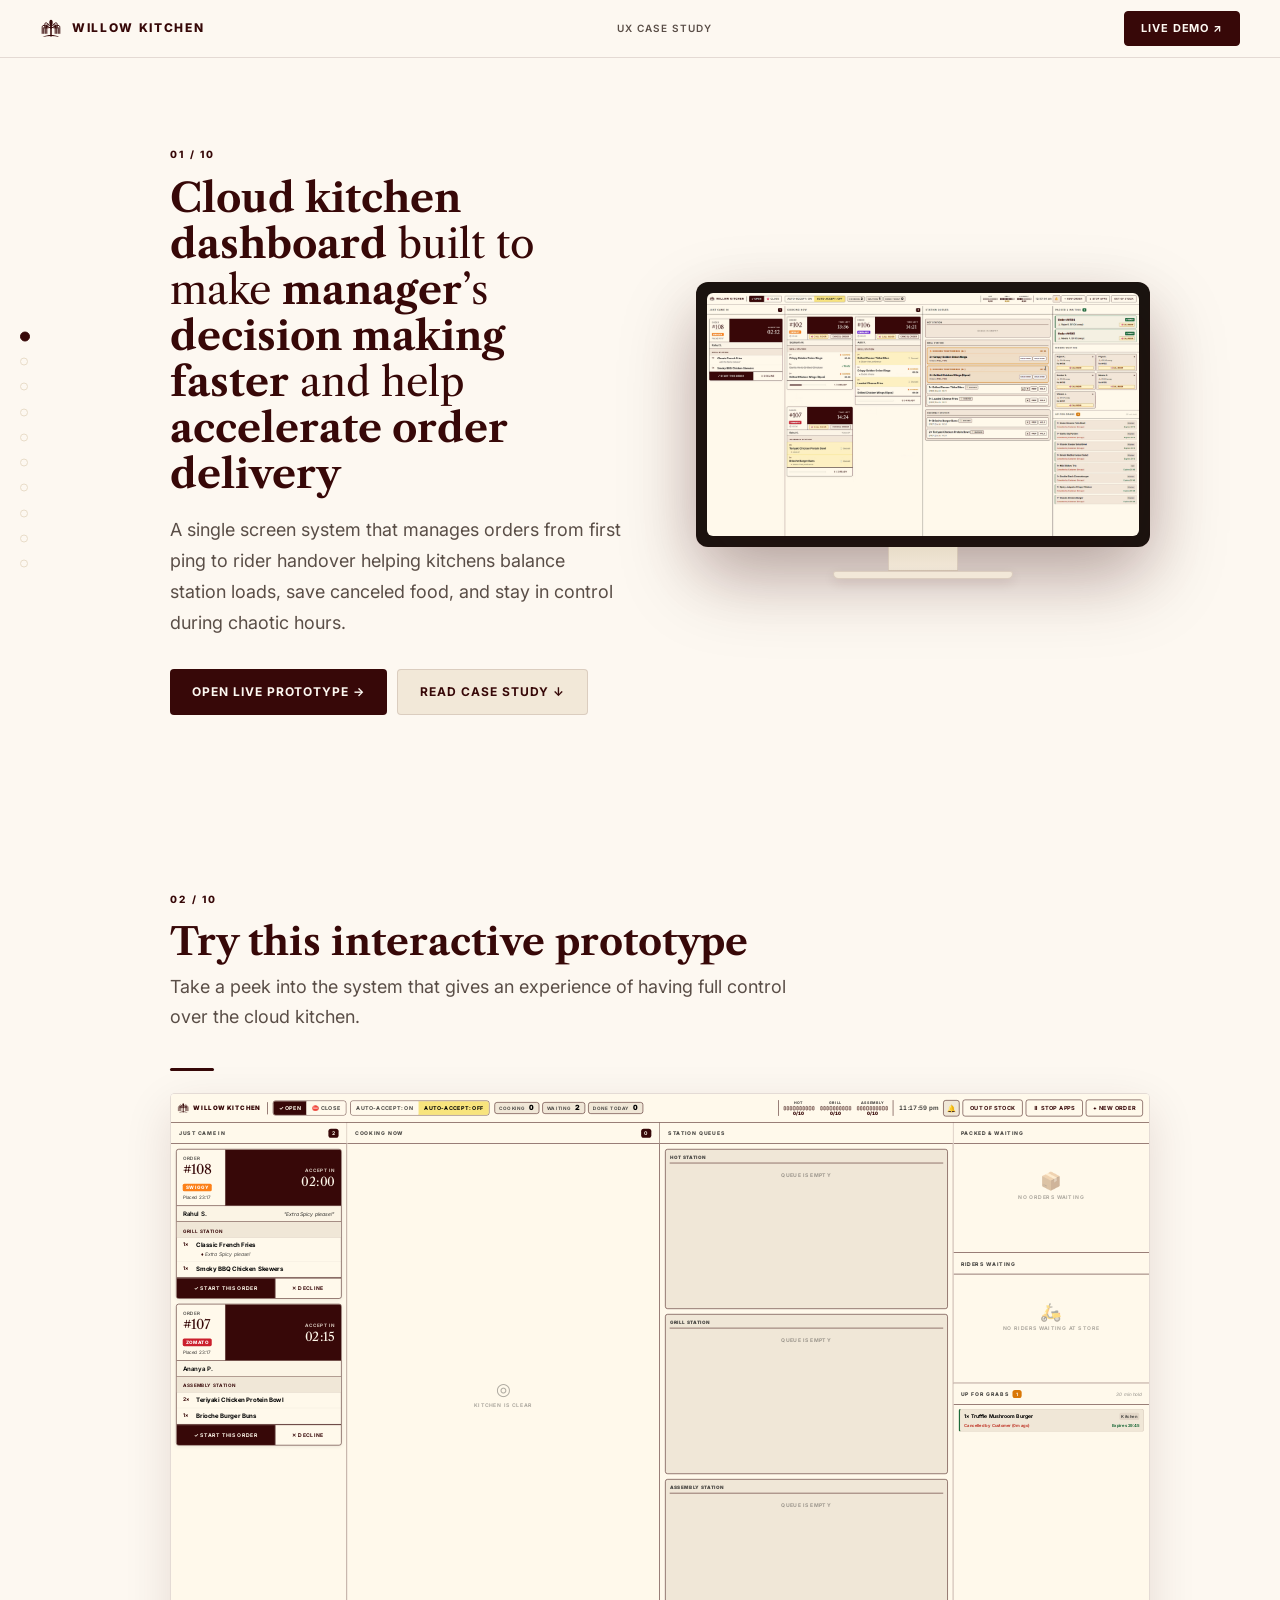
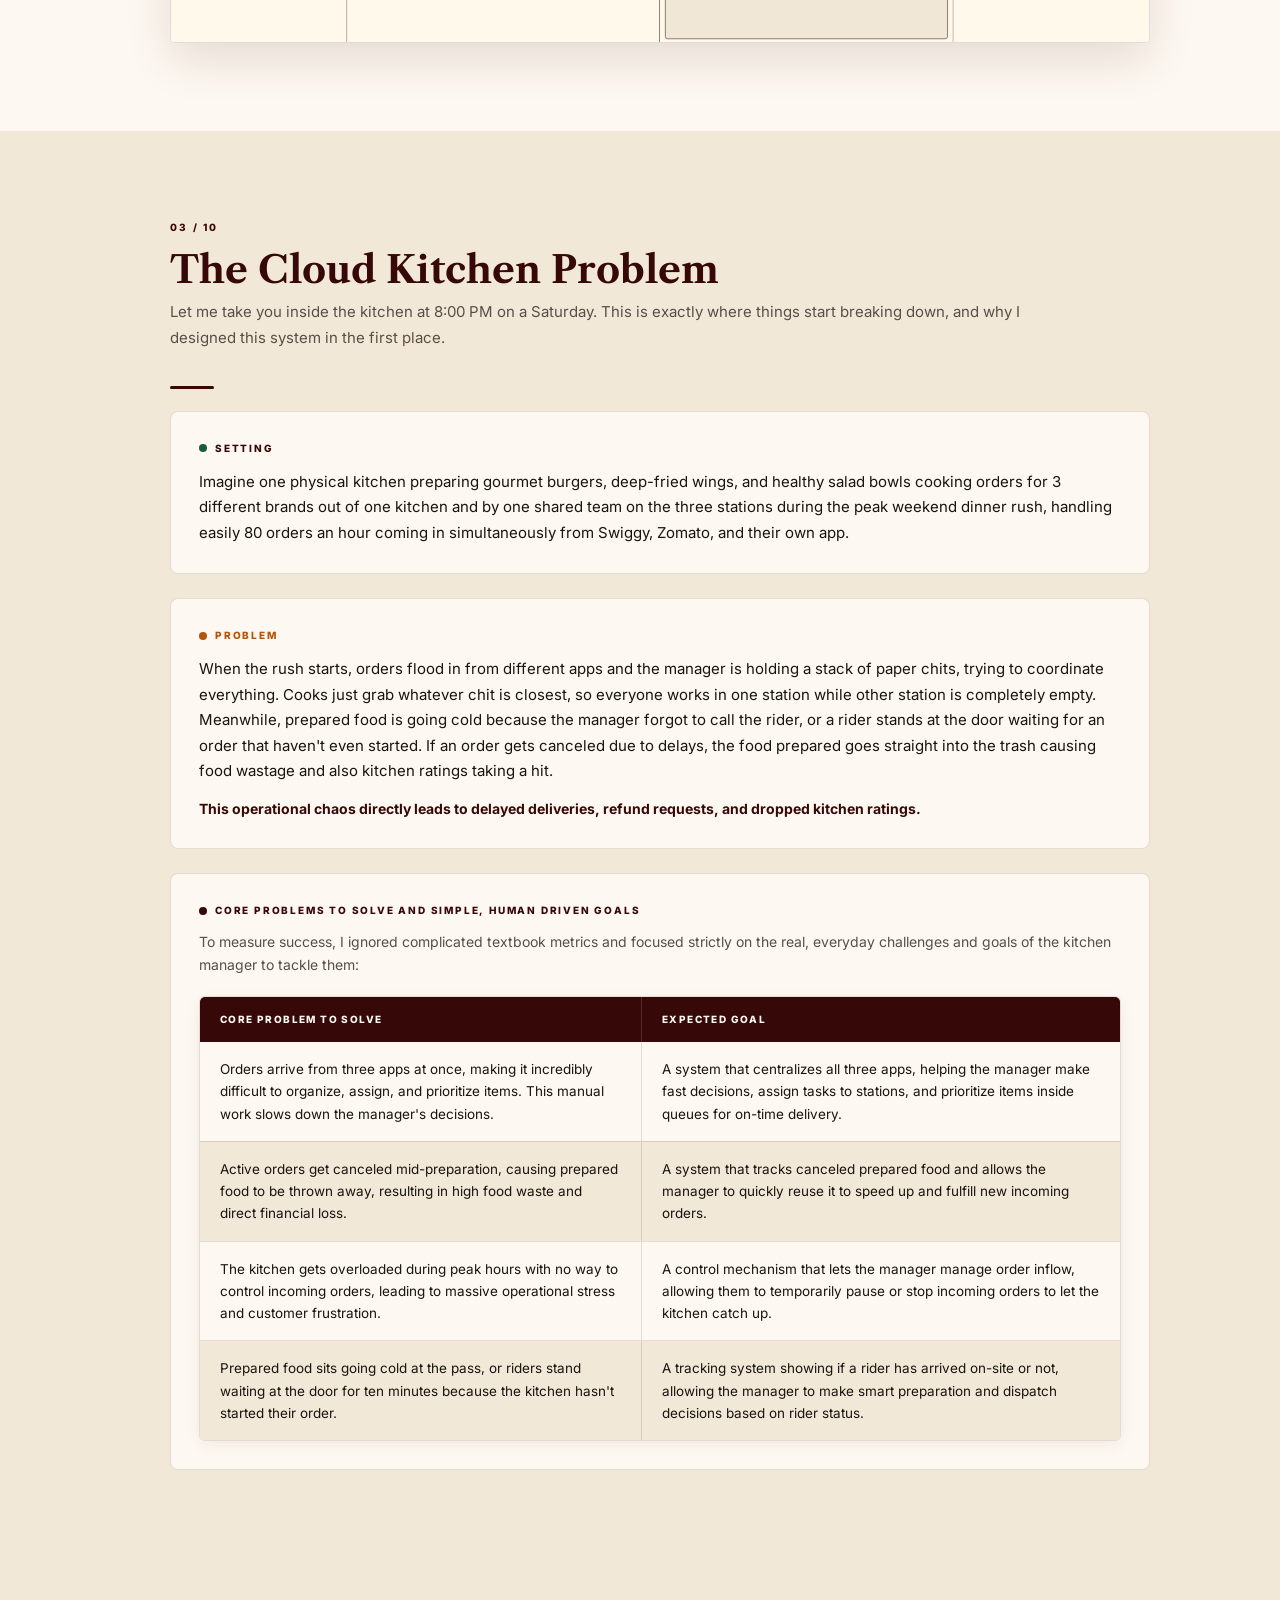
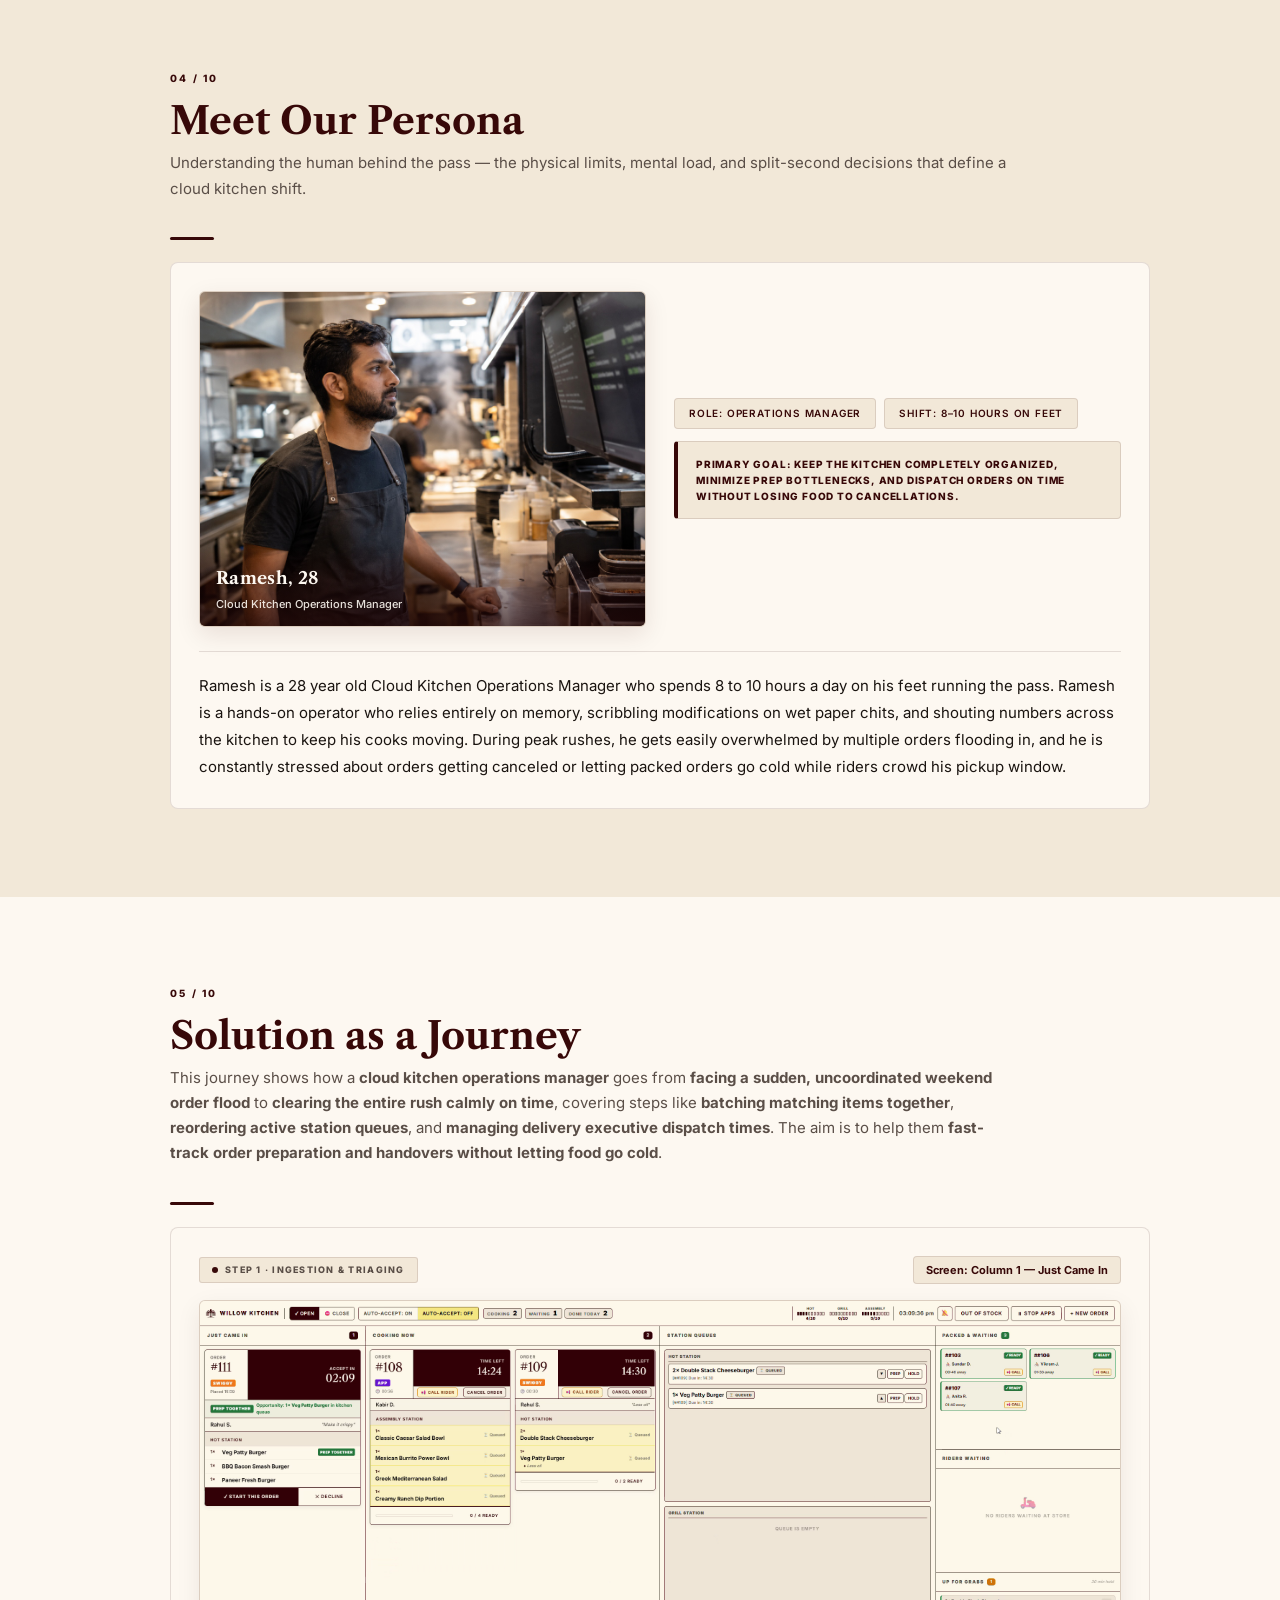
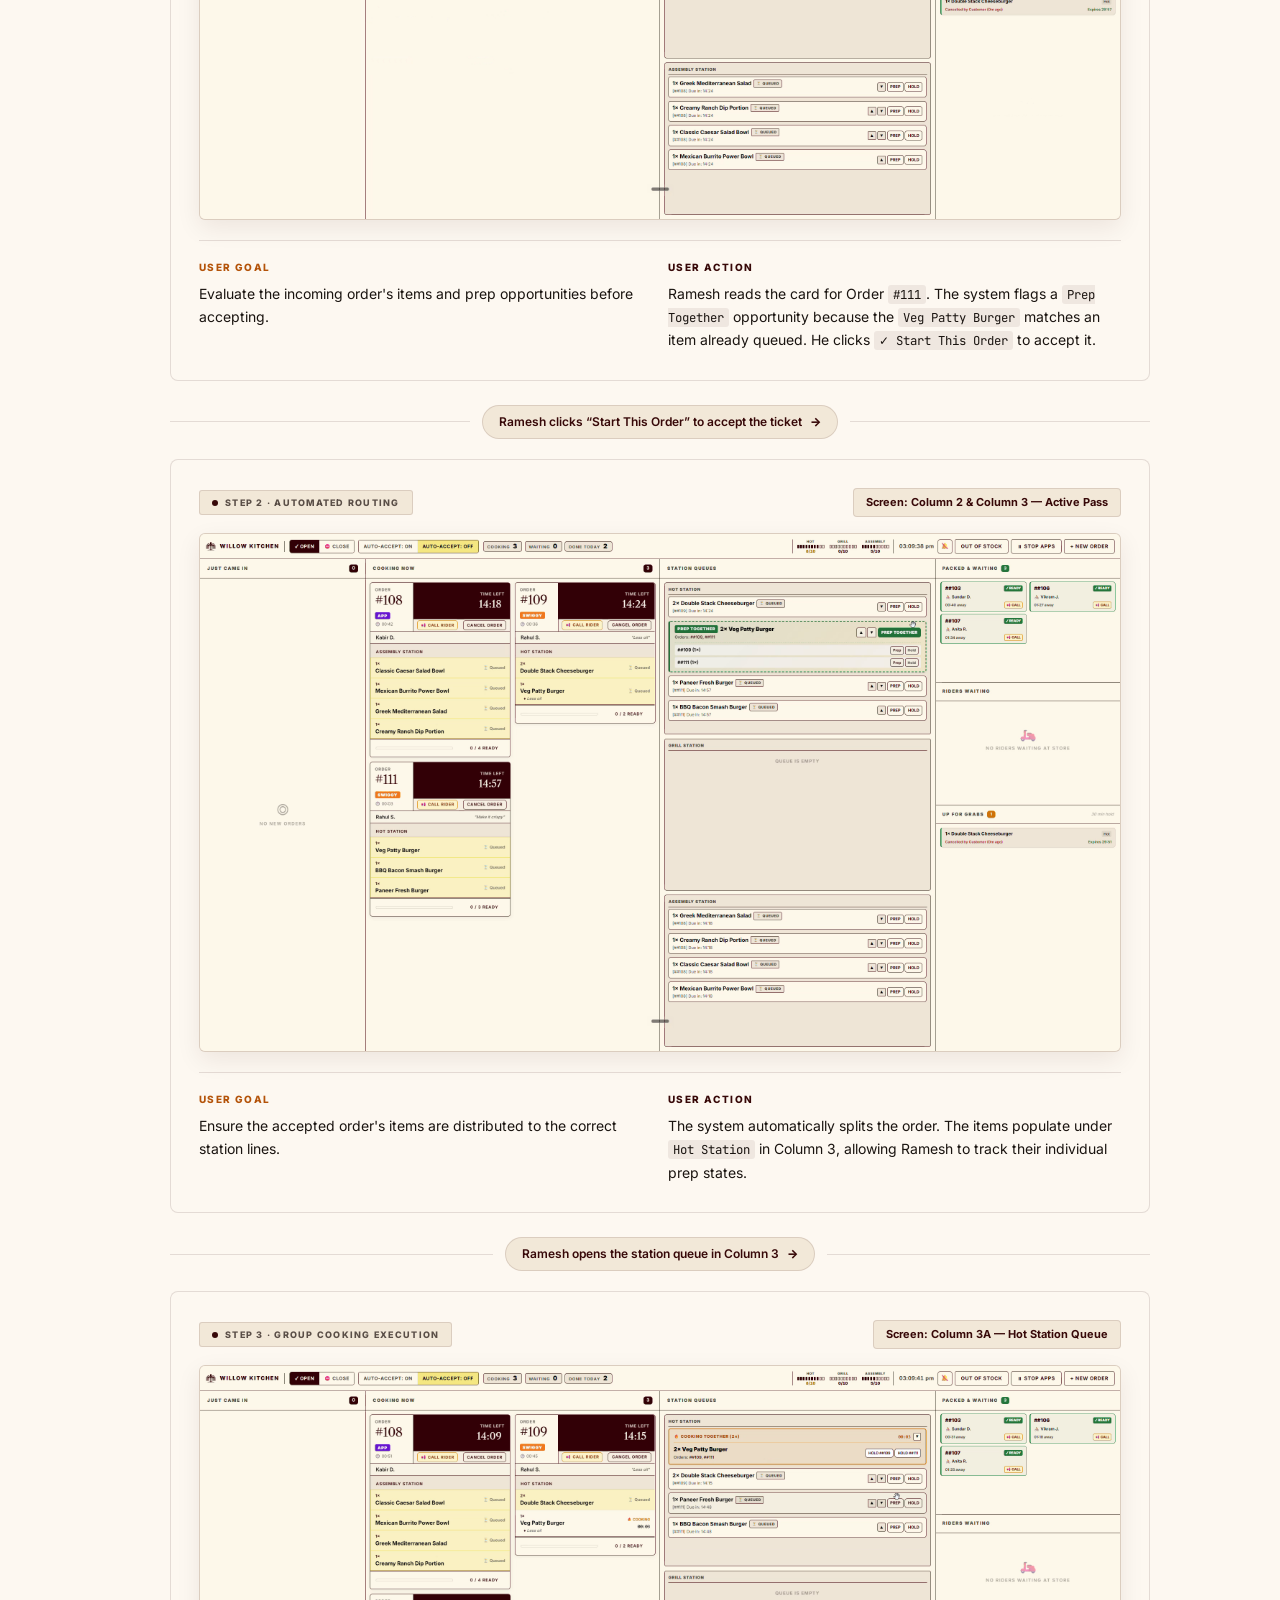
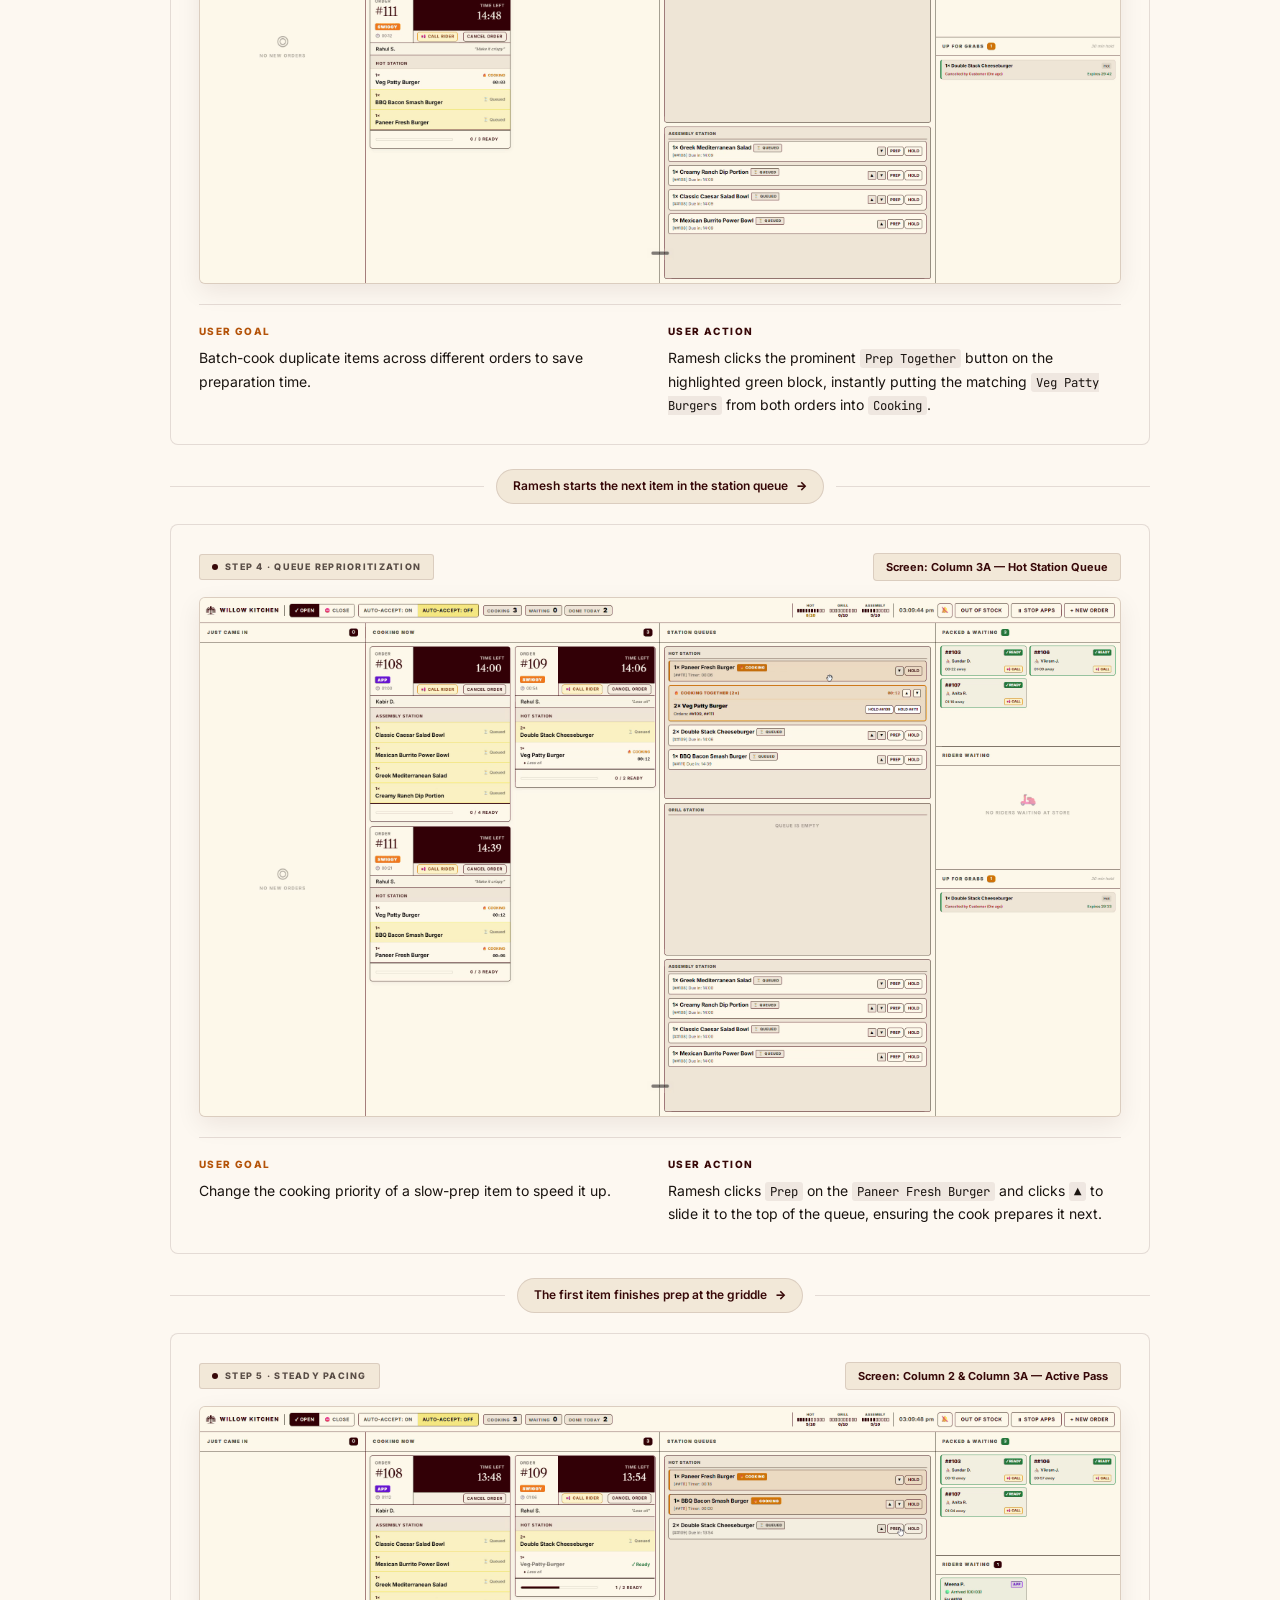
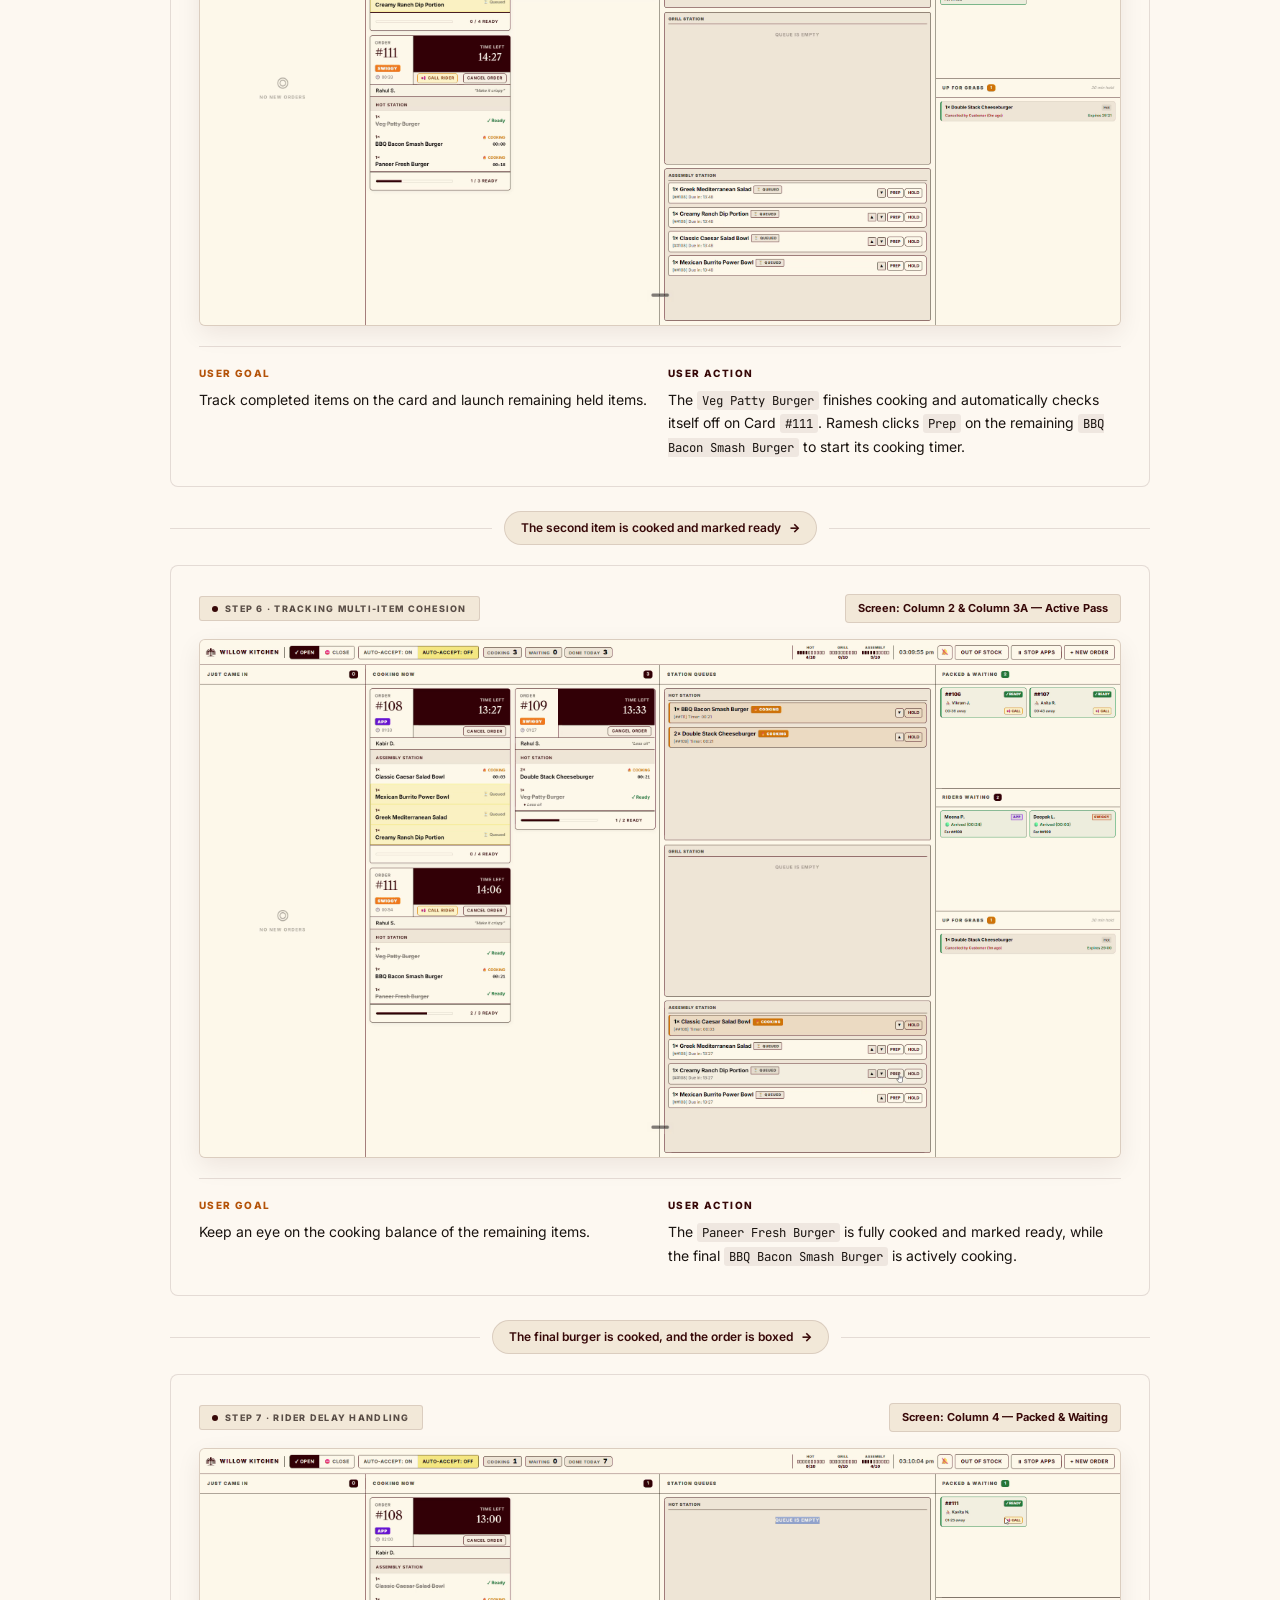
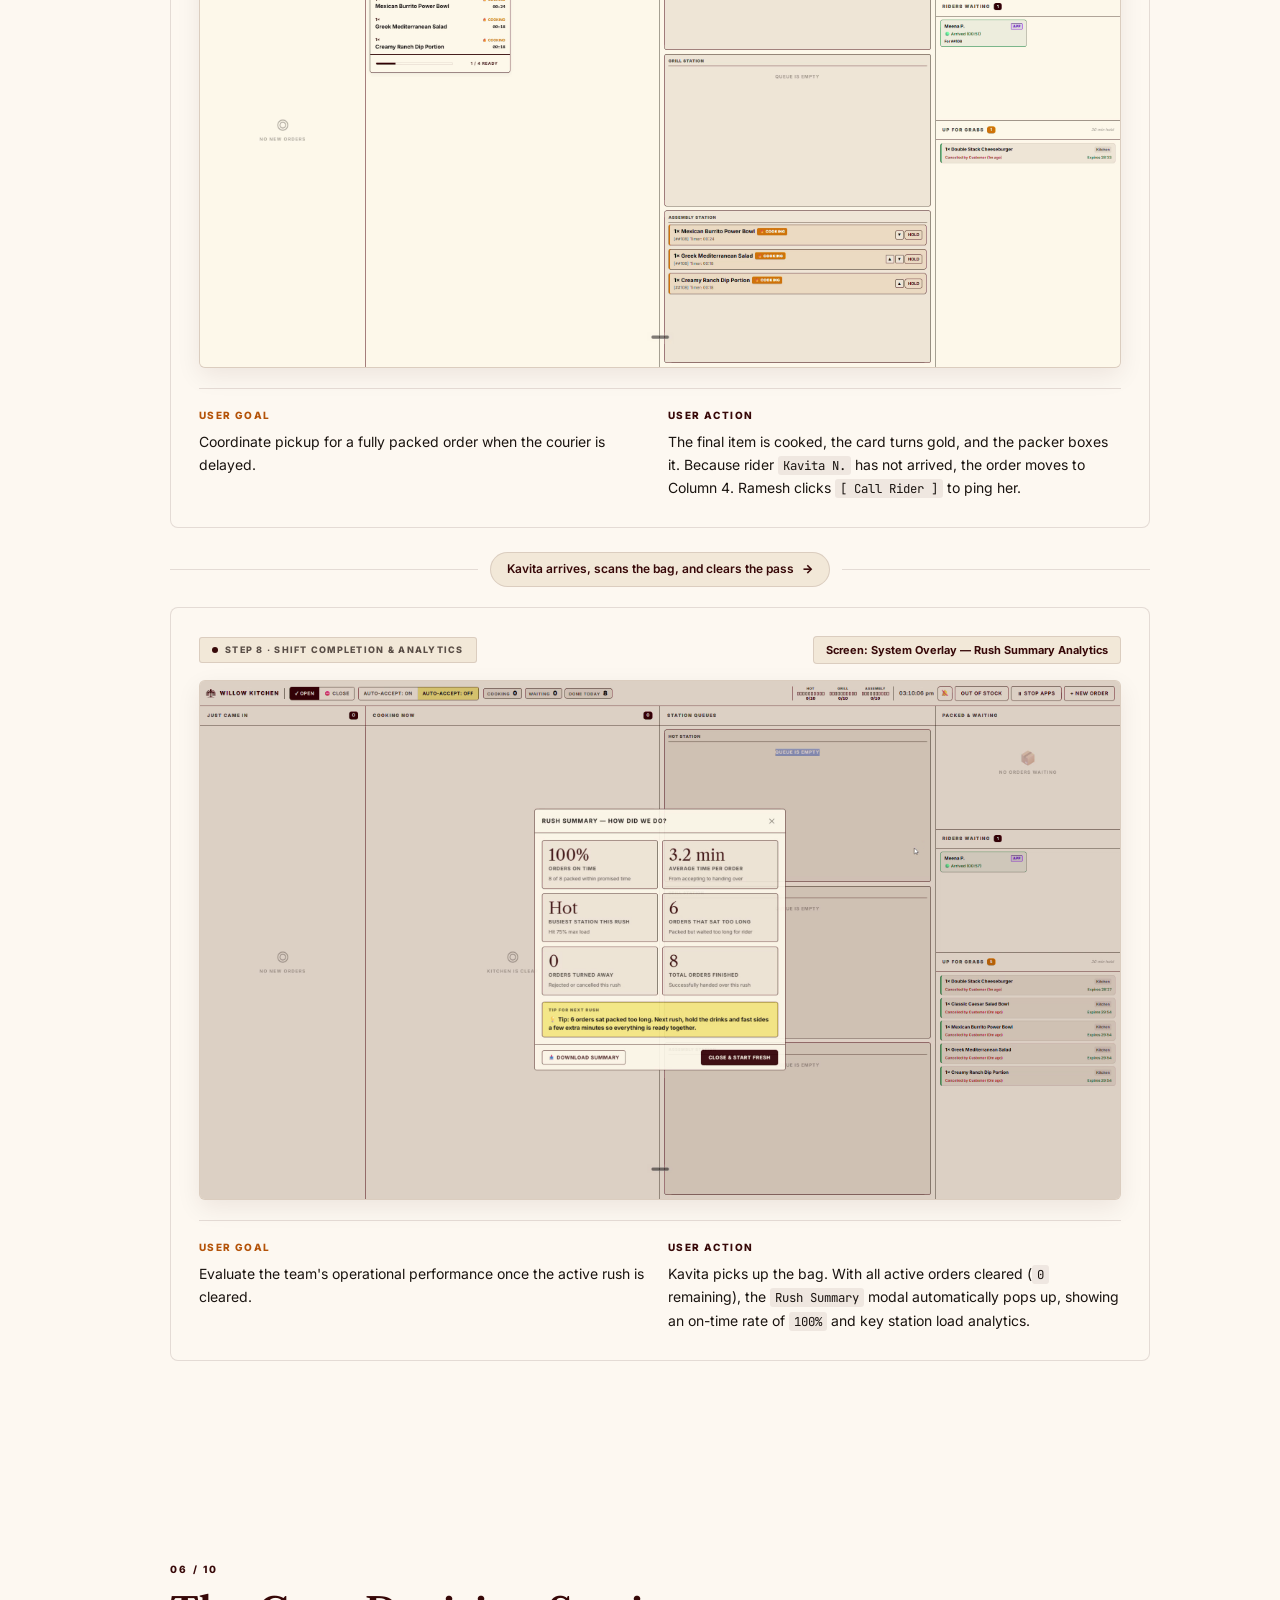
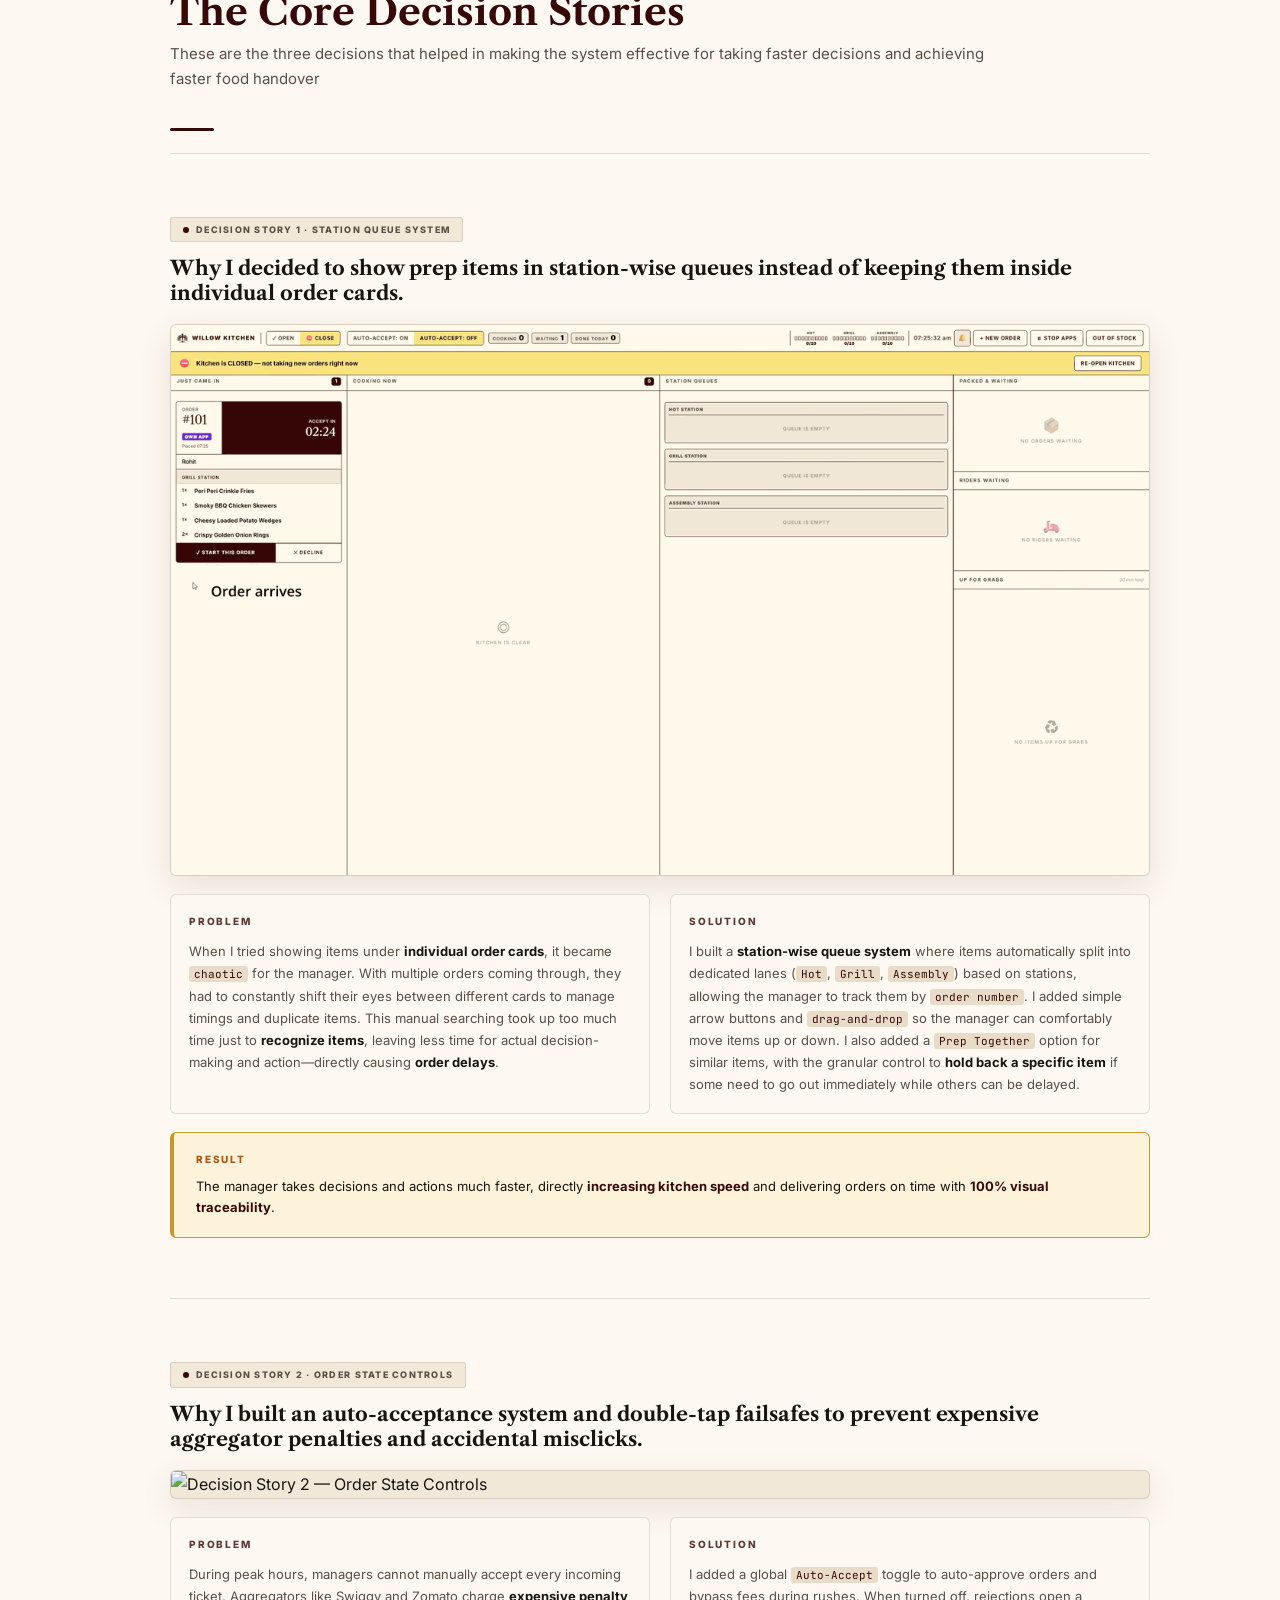
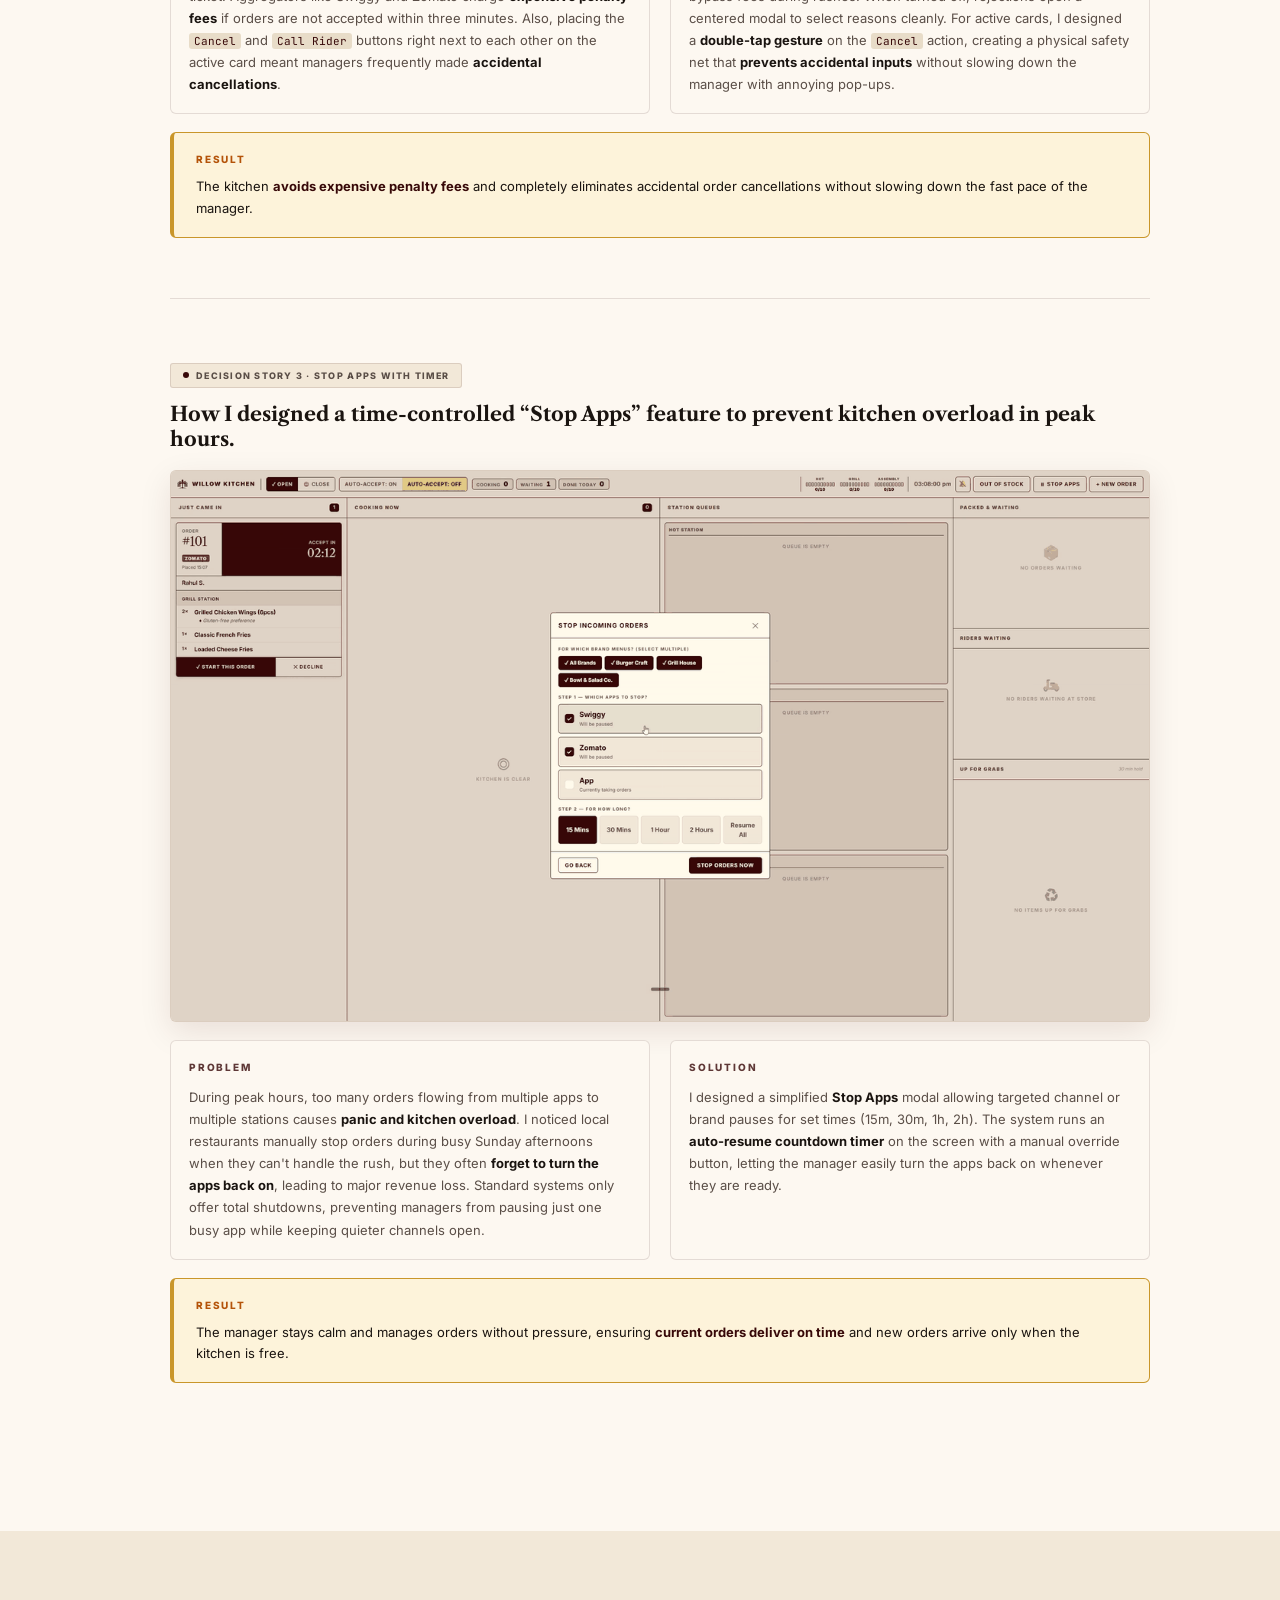
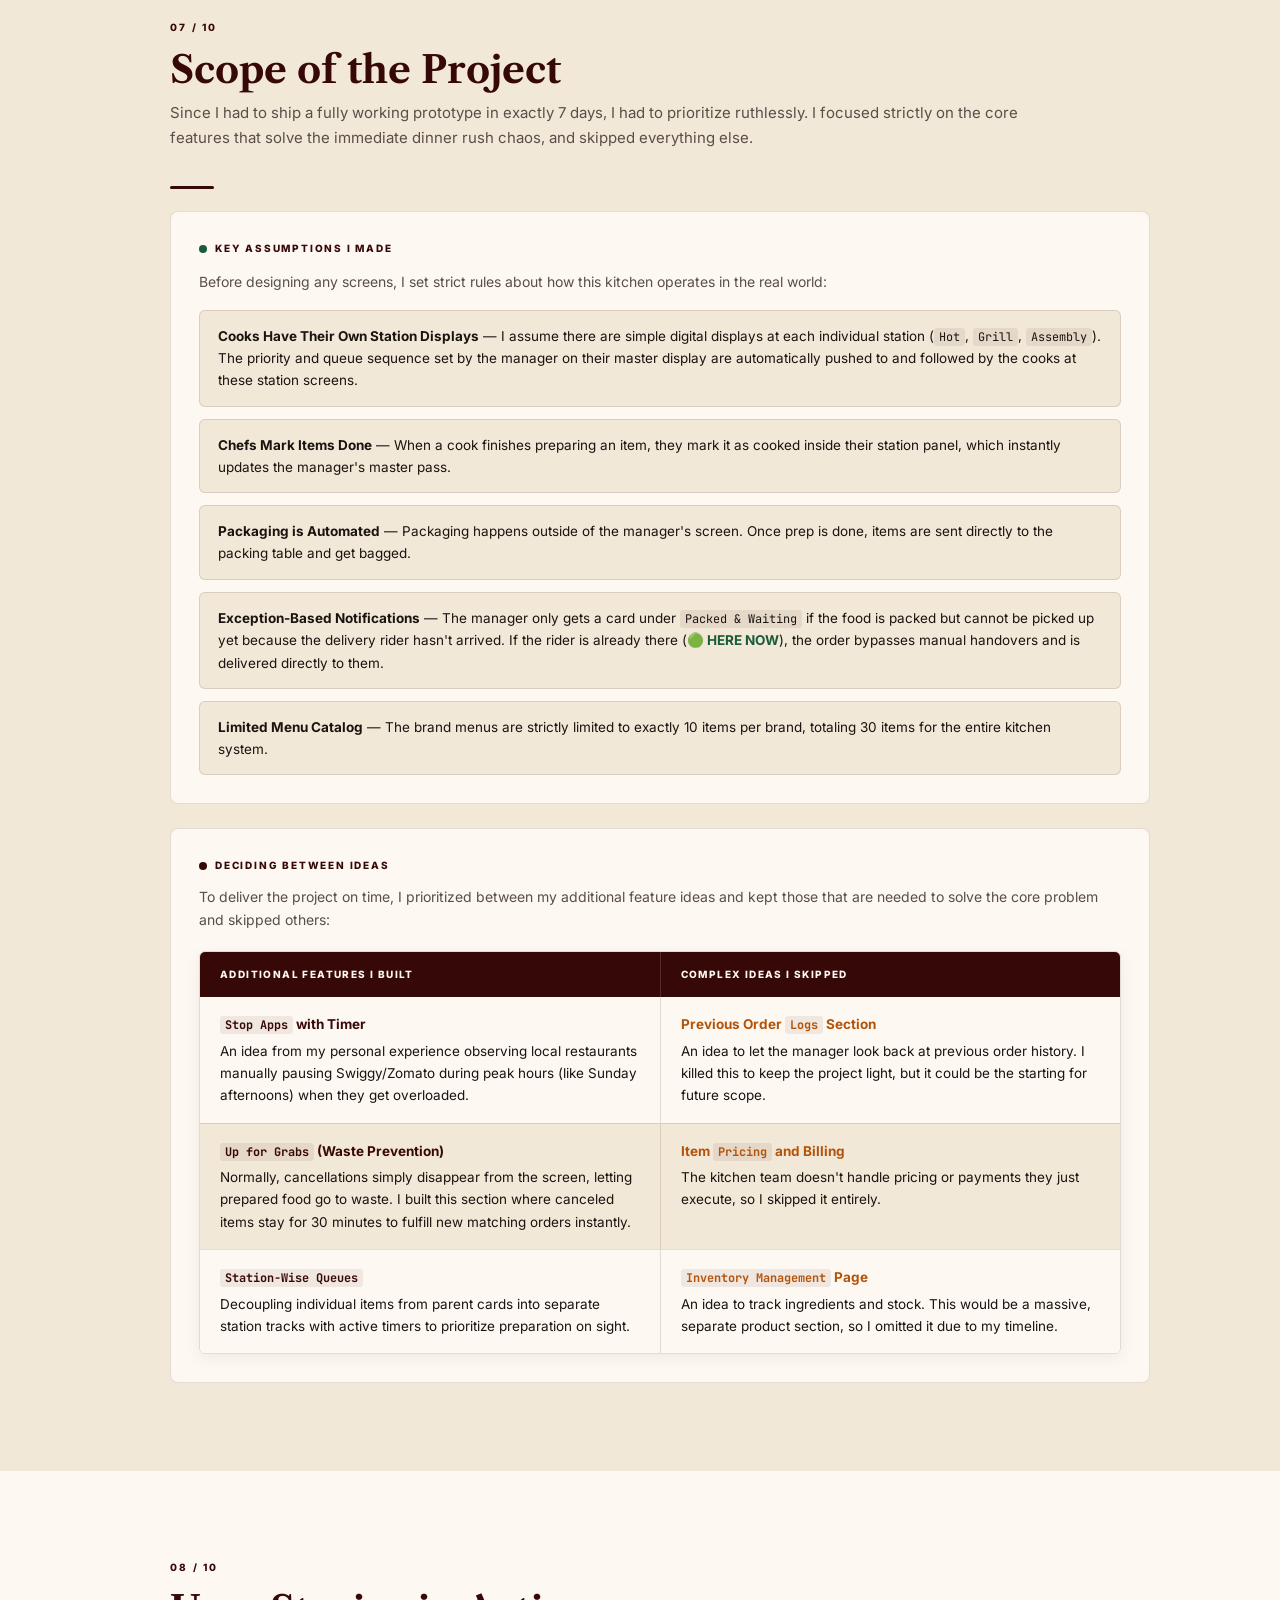
==== commit d25c86f8: "feat: Update Willow Kitchen cover image and add portfolio favicon to case study" ====
--- a/case-study/index.html
+++ b/case-study/index.html
@@ -5,6 +5,7 @@
   <meta name="viewport" content="width=device-width, initial-scale=1.0" />
   <title>Willow Kitchen — UX Case Study</title>
   <meta name="description" content="Designing Visual Calm and Failsafe Logic for High-Throughput Cloud Kitchens. A UX case study." />
+<link rel="icon" type="image/x-icon" href="assets/favicon.ico" />
   <link rel="preconnect" href="https://fonts.googleapis.com" />
   <link rel="preconnect" href="https://fonts.gstatic.com" crossorigin />
   <link href="https://fonts.googleapis.com/css2?family=Libre+Caslon+Text:ital,wght@0,400;0,700;1,400&family=Inter:wght@300;400;500;600;700;800;900&family=JetBrains+Mono:wght@400;600&display=swap" rel="stylesheet" />
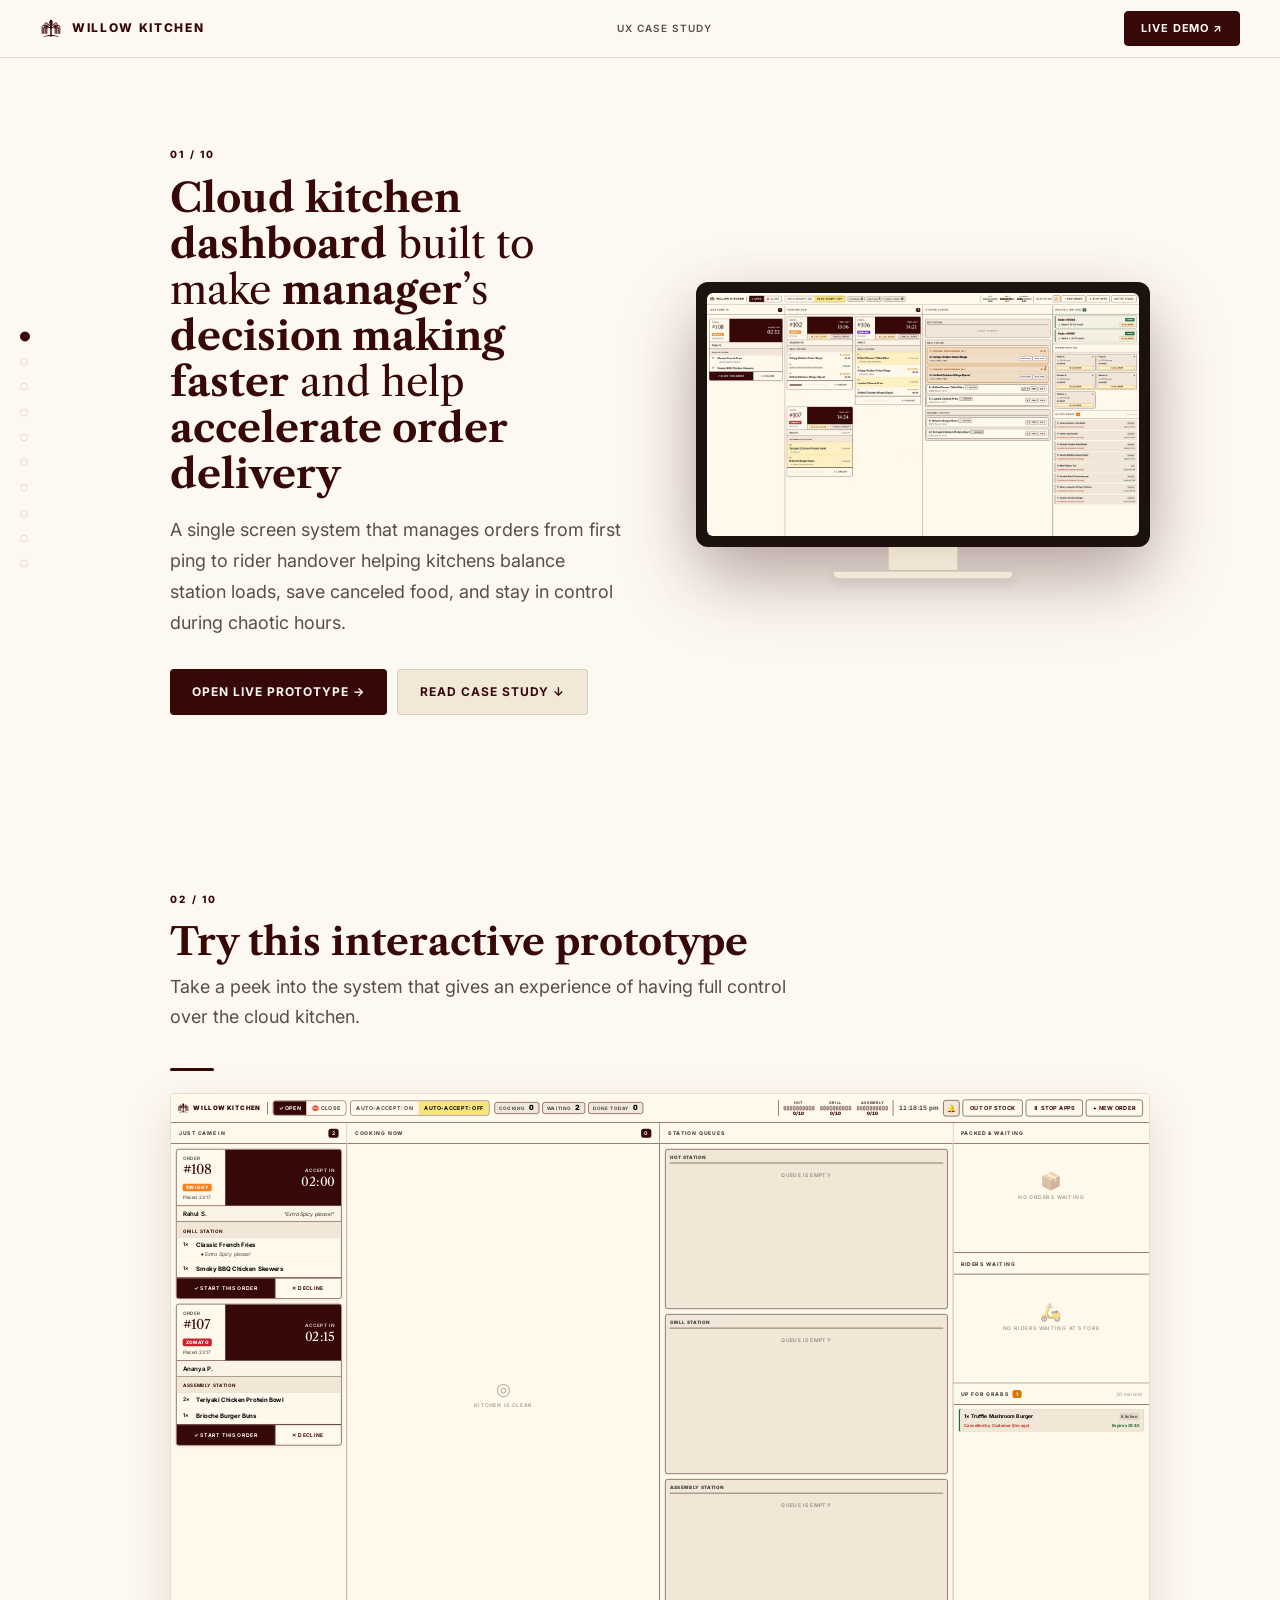
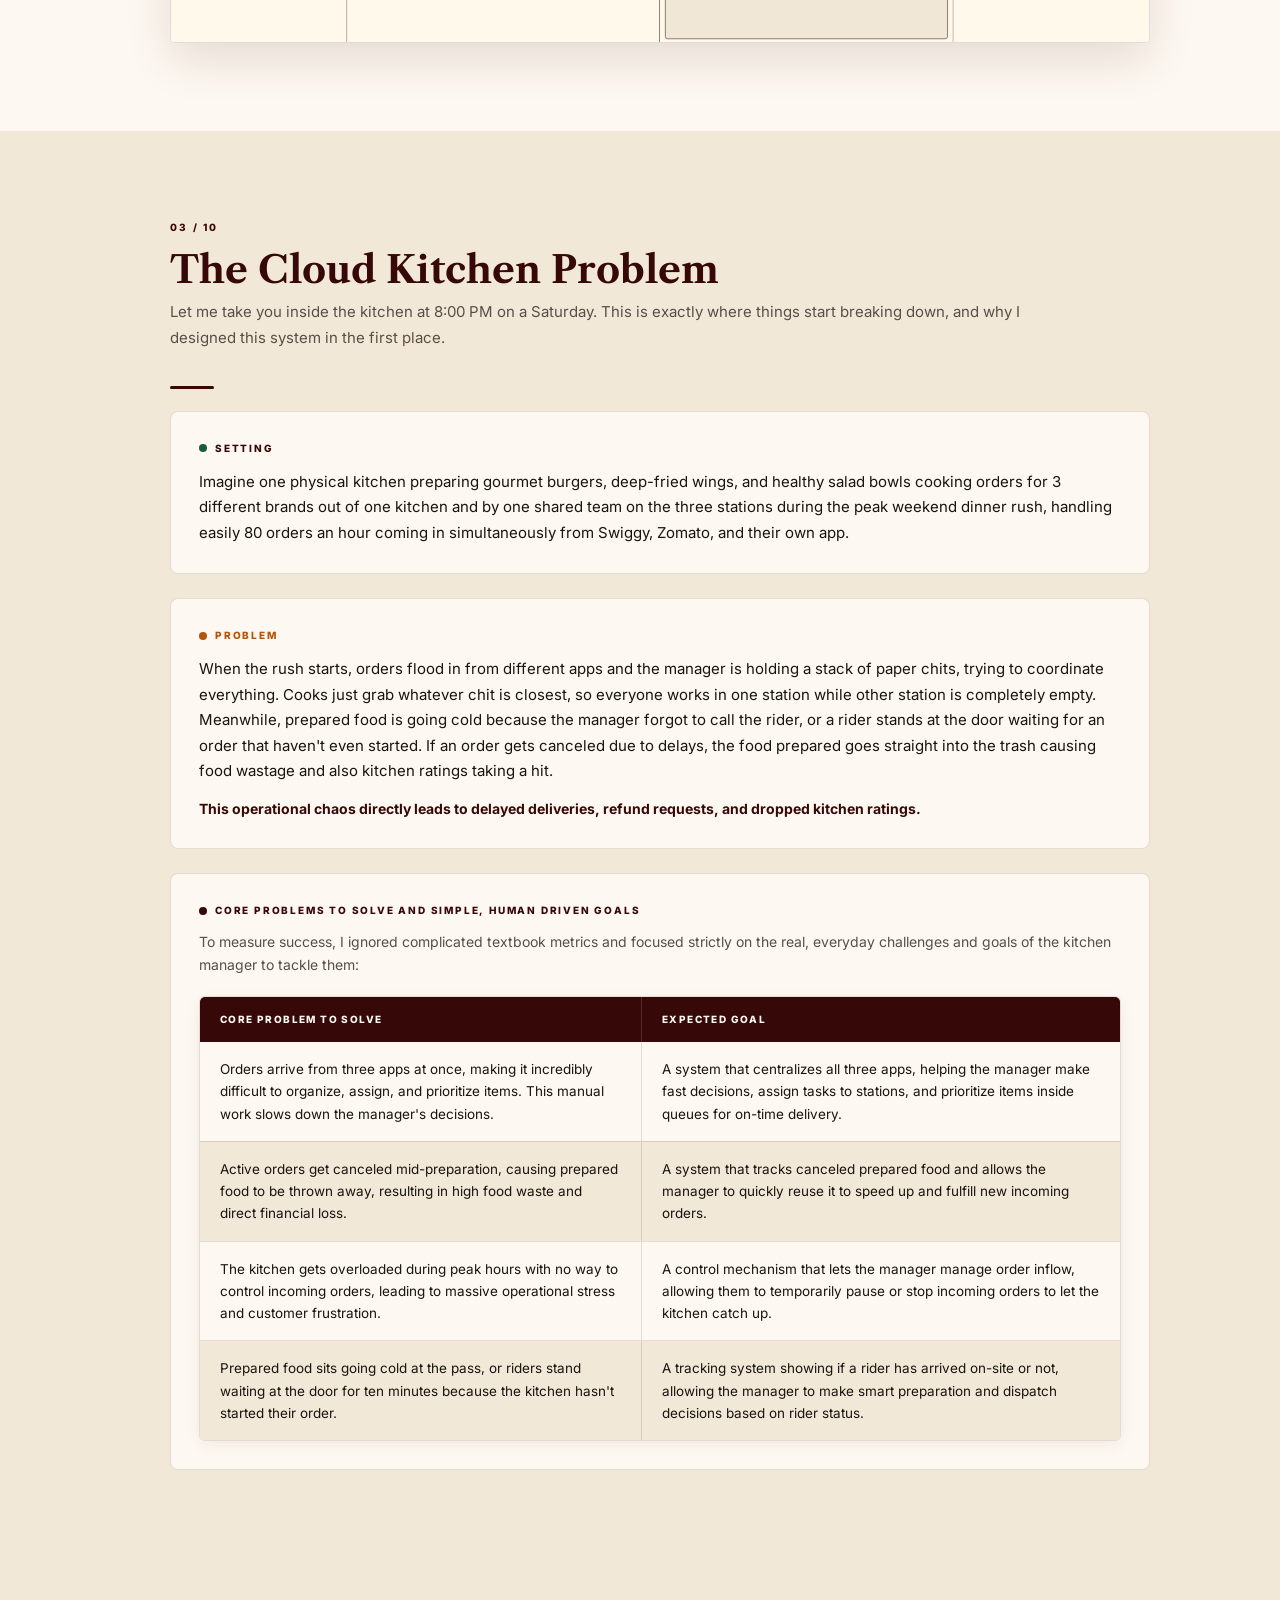
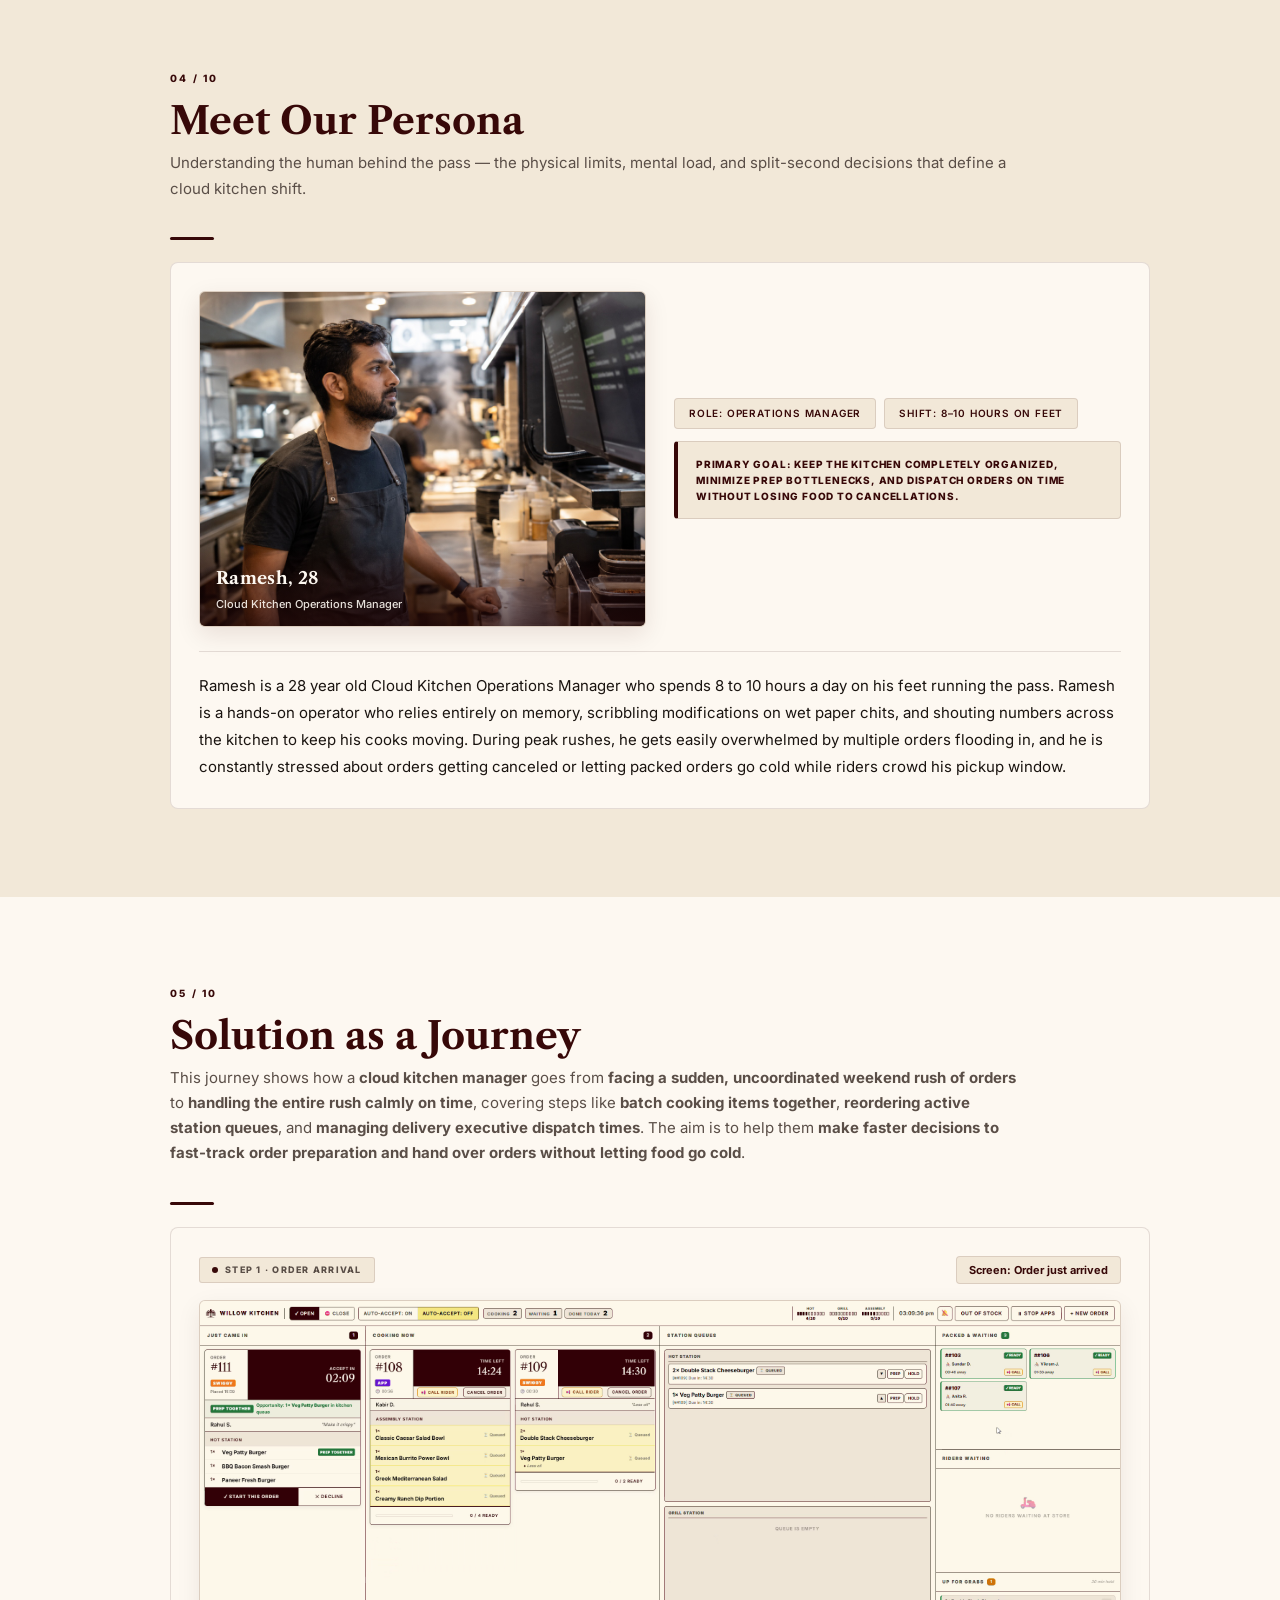
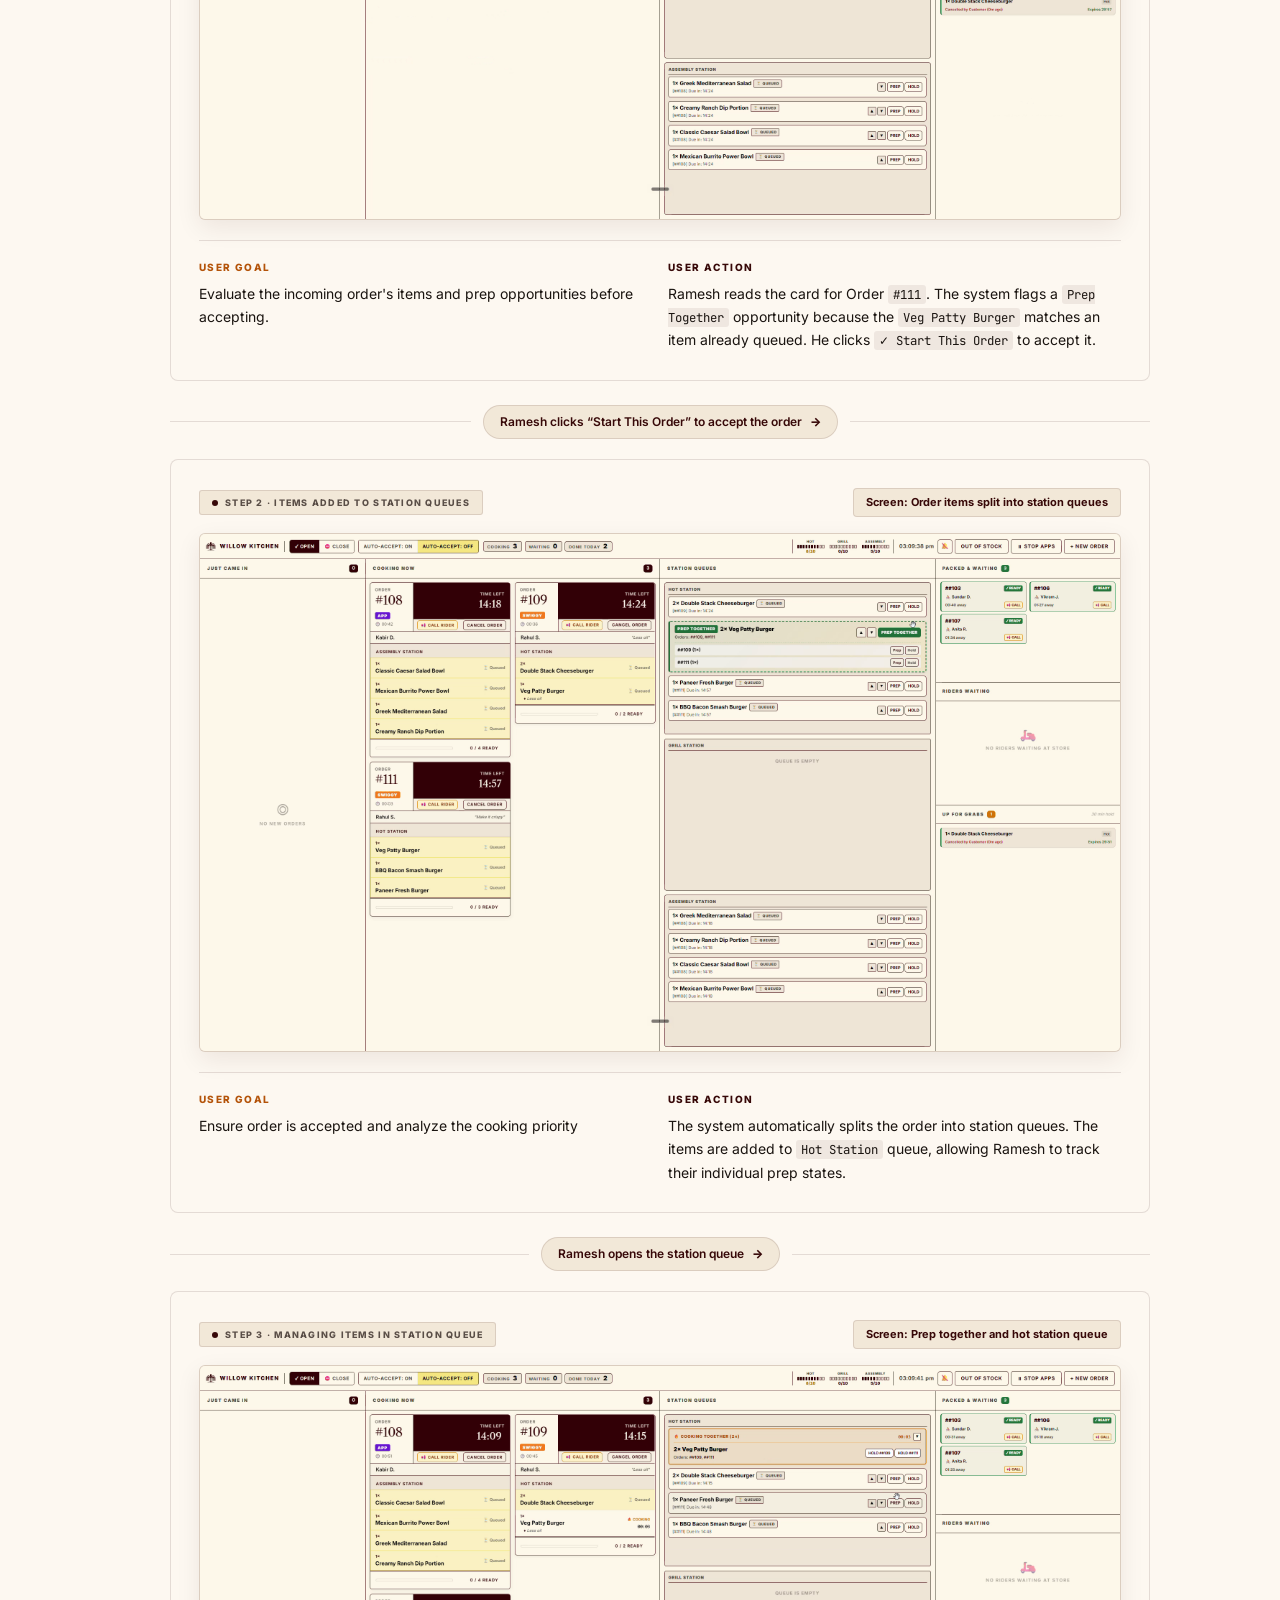
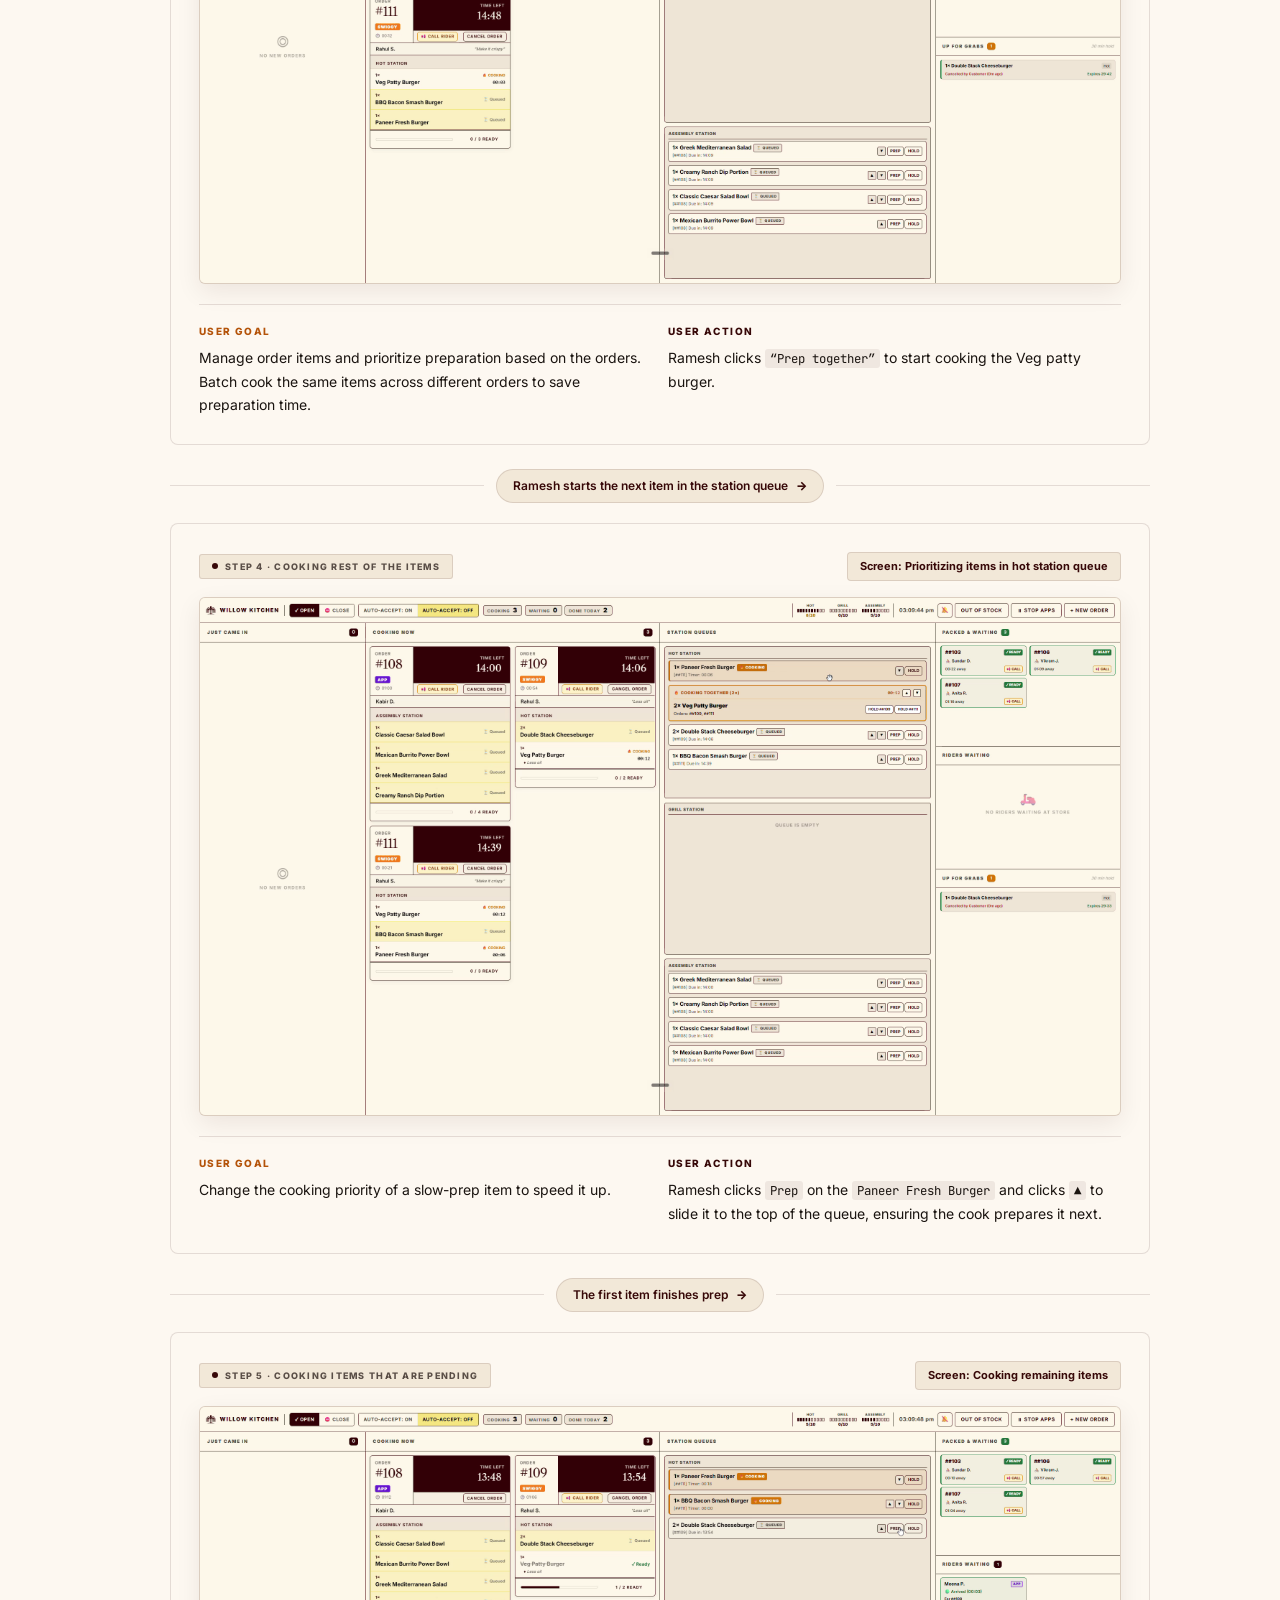
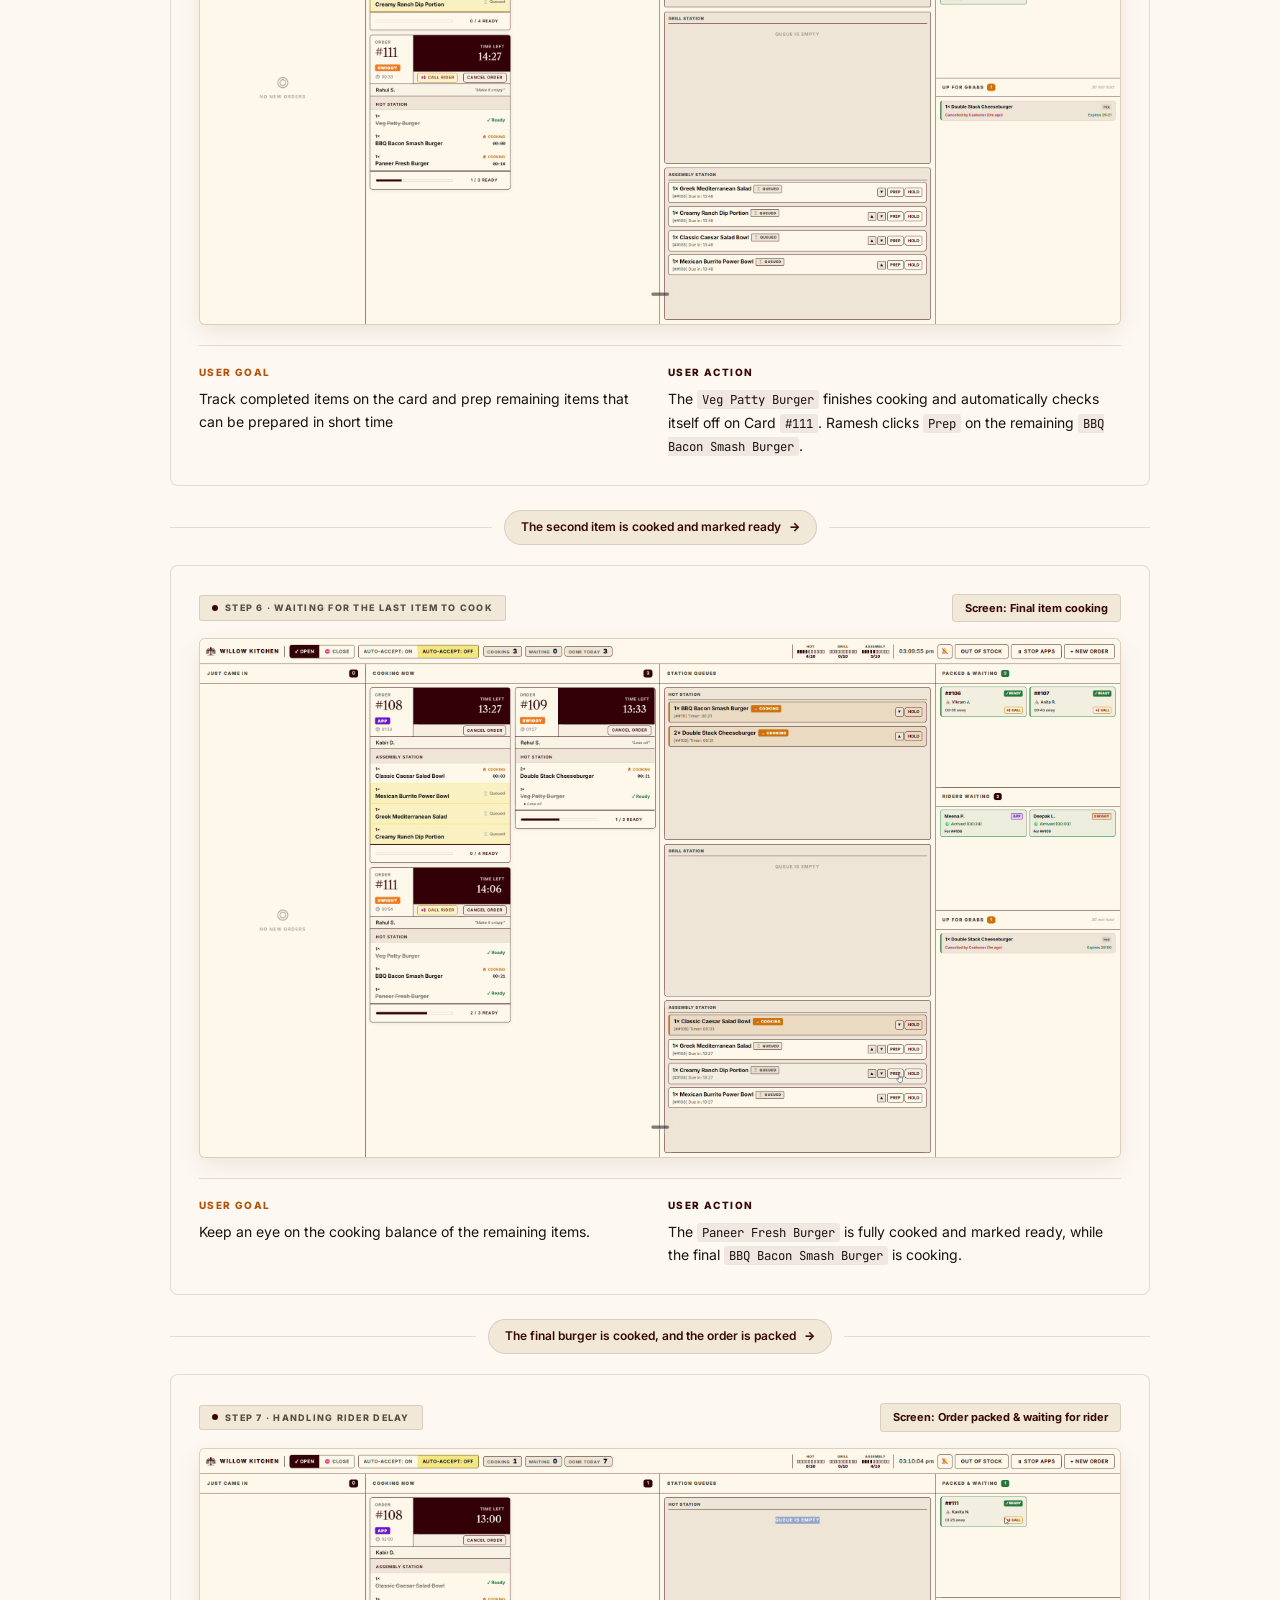
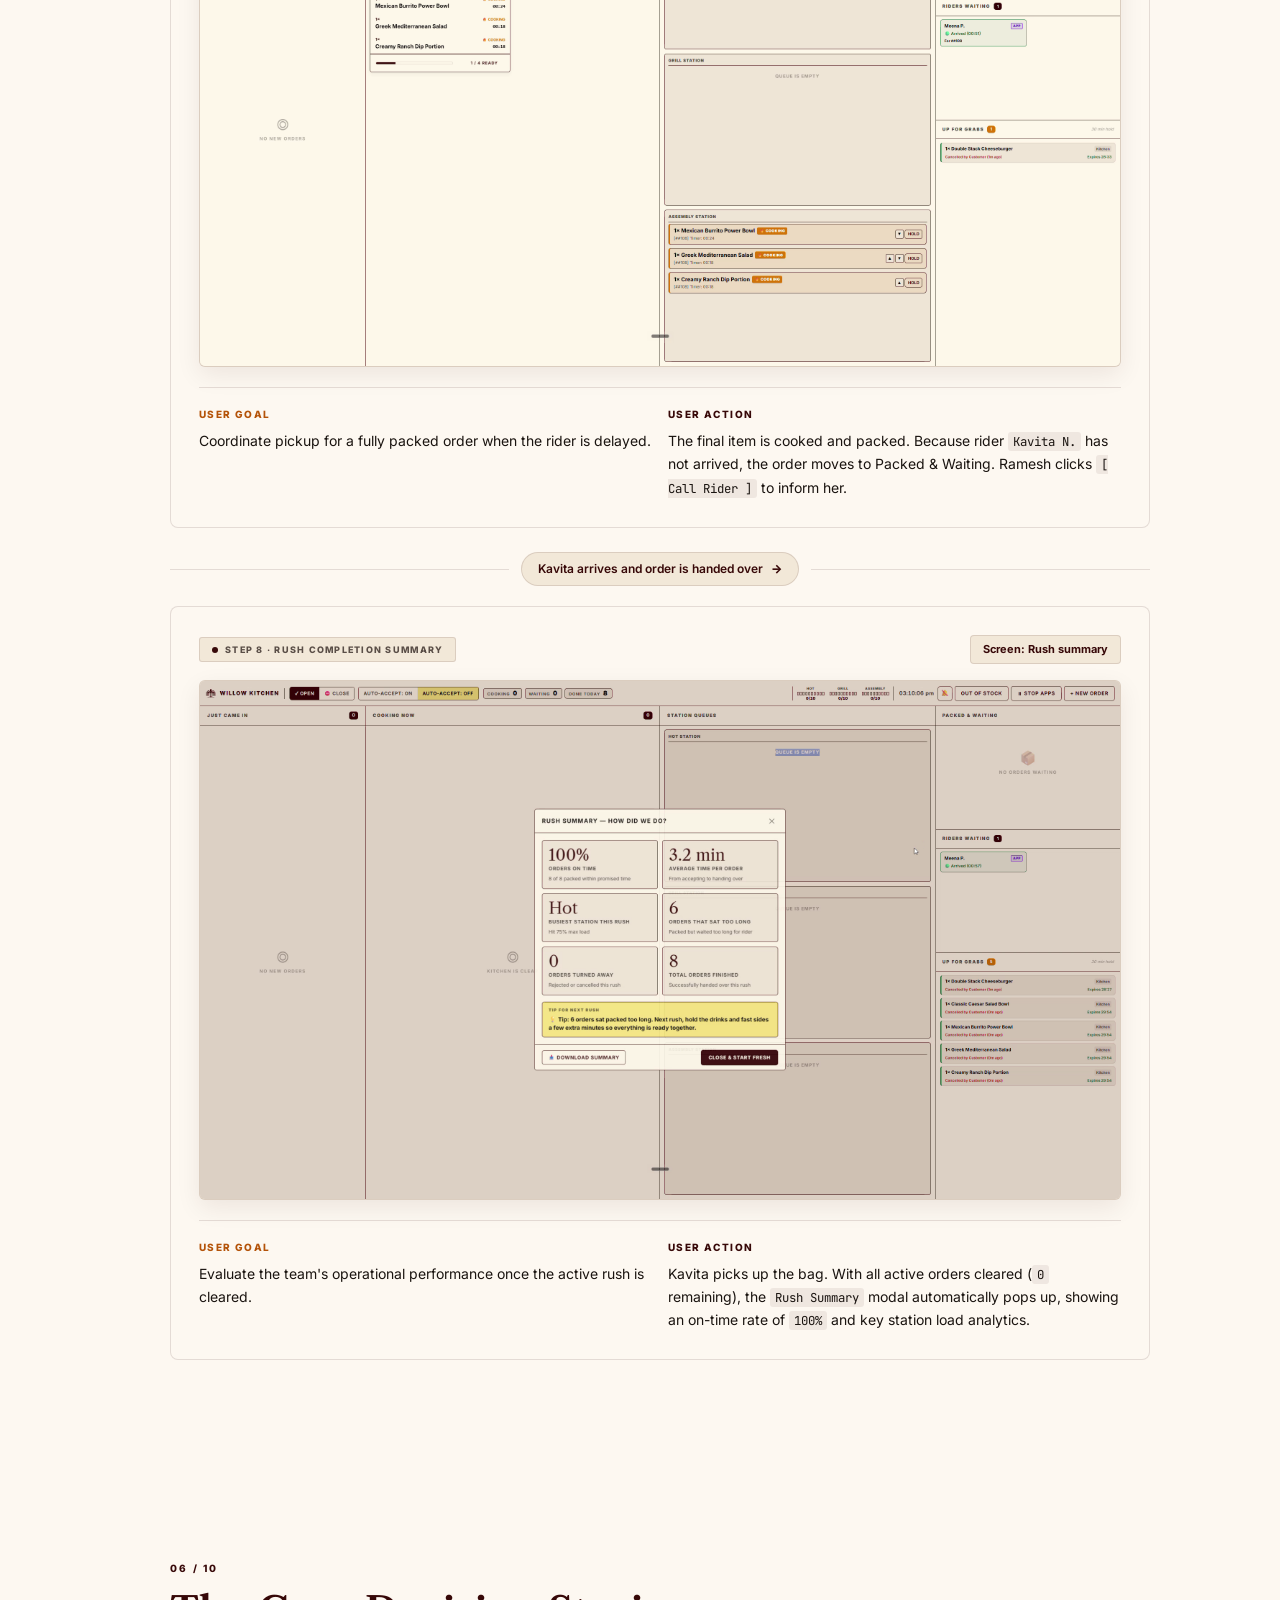
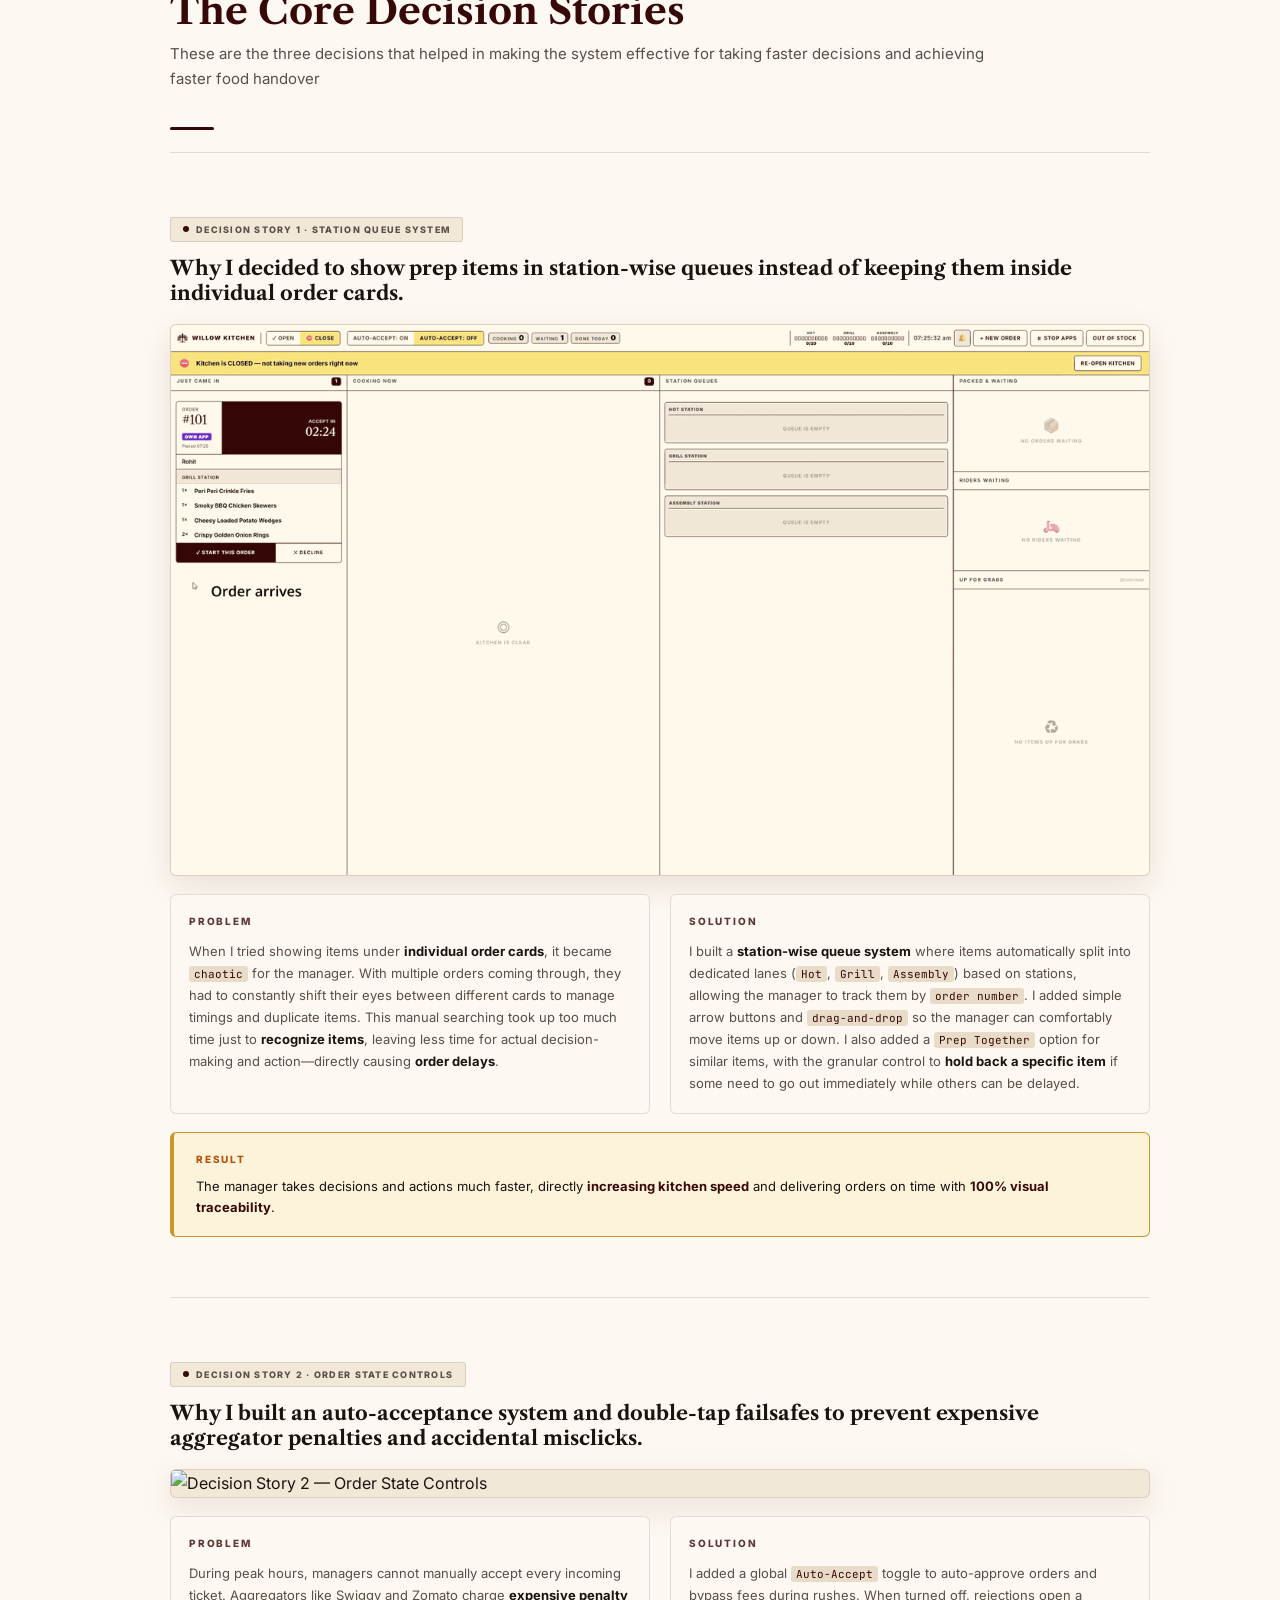
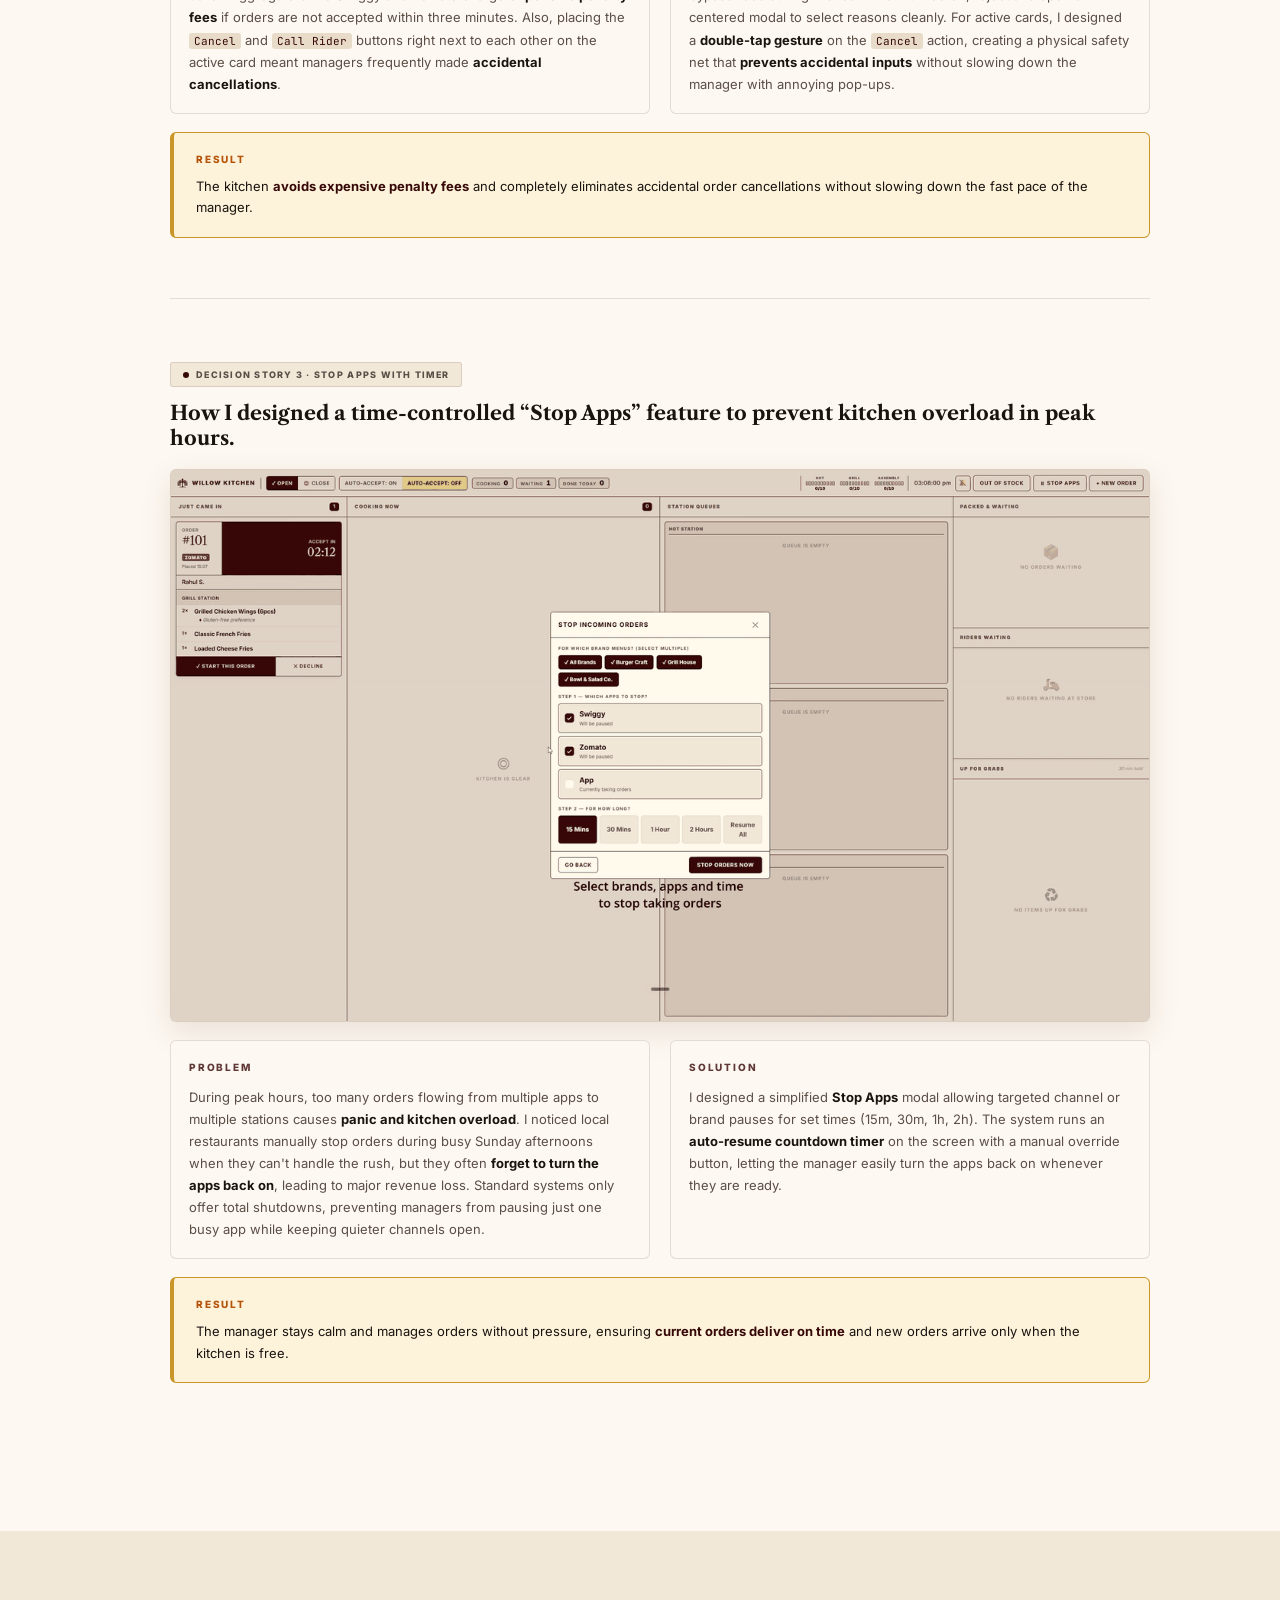
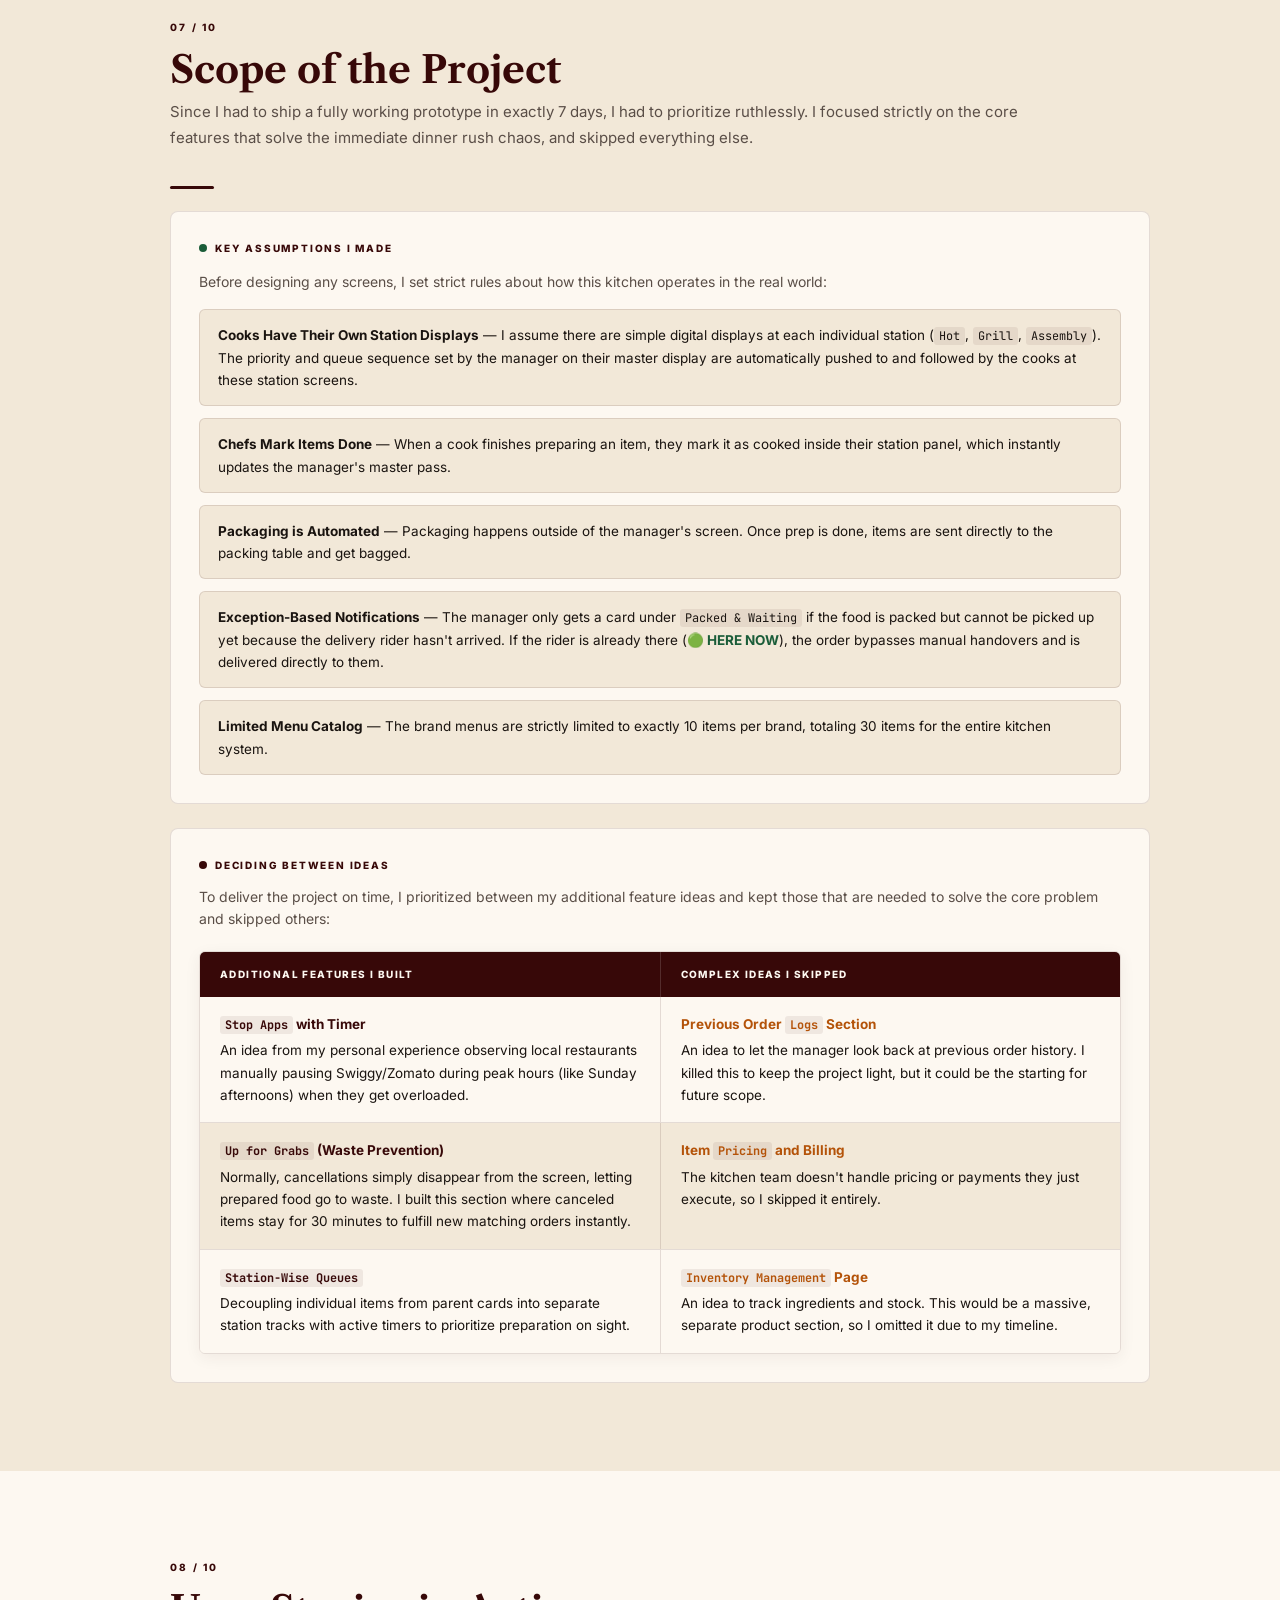
==== commit f5445829: "feat: Update Section 5 Solution as a Journey copy, screen names, and transitions" ====
--- a/case-study/index.html
+++ b/case-study/index.html
@@ -784,18 +784,18 @@
   <div class="section-inner">
     <div class="s-num reveal">05 / 10</div>
     <h2 class="s-title reveal">Solution as a Journey</h2>
-    <p class="s-sub reveal">This journey shows how a <strong>cloud kitchen operations manager</strong> goes from <strong>facing a sudden, uncoordinated weekend order flood</strong> to <strong>clearing the entire rush calmly on time</strong>, covering steps like <strong>batching matching items together</strong>, <strong>reordering active station queues</strong>, and <strong>managing delivery executive dispatch times</strong>. The aim is to help them <strong>fast-track order preparation and handovers without letting food go cold</strong>.</p>
+    <p class="s-sub reveal">This journey shows how a <strong>cloud kitchen manager</strong> goes from <strong>facing a sudden, uncoordinated weekend rush of orders</strong> to <strong>handling the entire rush calmly on time</strong>, covering steps like <strong>batch cooking items together</strong>, <strong>reordering active station queues</strong>, and <strong>managing delivery executive dispatch times</strong>. The aim is to help them <strong>make faster decisions to fast-track order preparation and hand over orders without letting food go cold</strong>.</p>
     <div class="divider reveal"></div>
 
     <!-- STEP 1 -->
     <div class="story-block reveal" style="background: var(--vellum); border: 1px solid var(--border); border-radius: 8px; padding: 28px; margin-bottom: 24px;">
       <div style="display: flex; justify-content: space-between; align-items: center; flex-wrap: wrap; gap: 10px; margin-bottom: 16px;">
-        <div class="ds-badge" style="margin-bottom: 0;"><span class="ds-badge-dot"></span>STEP 1 &middot; INGESTION &amp; TRIAGING</div>
-        <span style="font-size: 11px; font-weight: 700; color: var(--oxblood); background: var(--linen); padding: 4px 12px; border-radius: 4px; border: 1px solid var(--border);">Screen: Column 1 &mdash; Just Came In</span>
+        <div class="ds-badge" style="margin-bottom: 0;"><span class="ds-badge-dot"></span>STEP 1 &middot; ORDER ARRIVAL</div>
+        <span style="font-size: 11px; font-weight: 700; color: var(--oxblood); background: var(--linen); padding: 4px 12px; border-radius: 4px; border: 1px solid var(--border);">Screen: Order just arrived</span>
       </div>
       
       <div style="border-radius: 6px; overflow: hidden; border: 1px solid var(--border); box-shadow: 0 8px 24px rgba(55,8,8,0.08); margin-bottom: 20px; background: var(--linen);">
-        <img src="assets/journey-step-1.png" alt="Step 1 — Ingestion &amp; Triaging" style="width: 100%; height: auto; display: block;" loading="lazy">
+        <img src="assets/journey-step-1.png" alt="Step 1 — Order Arrival" style="width: 100%; height: auto; display: block;" loading="lazy">
       </div>
 
       <div style="display: grid; grid-template-columns: repeat(auto-fit, minmax(280px, 1fr)); gap: 16px; border-top: 1px solid var(--border); padding-top: 18px;">
@@ -814,7 +814,7 @@
     <div class="reveal" style="display: flex; align-items: center; justify-content: center; margin: 20px 0; gap: 12px; font-size: 12px; font-weight: 600;">
       <div style="flex: 1; height: 1px; background: var(--border);"></div>
       <div style="background: var(--linen); border: 1px solid var(--border); border-radius: 999px; padding: 6px 16px; display: flex; align-items: center; gap: 8px; color: var(--oxblood);">
-        <span>Ramesh clicks &ldquo;Start This Order&rdquo; to accept the ticket</span>
+        <span>Ramesh clicks &ldquo;Start This Order&rdquo; to accept the order</span>
         <span style="font-weight: 800;">&rarr;</span>
       </div>
       <div style="flex: 1; height: 1px; background: var(--border);"></div>
@@ -823,22 +823,22 @@
     <!-- STEP 2 -->
     <div class="story-block reveal" style="background: var(--vellum); border: 1px solid var(--border); border-radius: 8px; padding: 28px; margin-bottom: 24px;">
       <div style="display: flex; justify-content: space-between; align-items: center; flex-wrap: wrap; gap: 10px; margin-bottom: 16px;">
-        <div class="ds-badge" style="margin-bottom: 0;"><span class="ds-badge-dot"></span>STEP 2 &middot; AUTOMATED ROUTING</div>
-        <span style="font-size: 11px; font-weight: 700; color: var(--oxblood); background: var(--linen); padding: 4px 12px; border-radius: 4px; border: 1px solid var(--border);">Screen: Column 2 &amp; Column 3 &mdash; Active Pass</span>
+        <div class="ds-badge" style="margin-bottom: 0;"><span class="ds-badge-dot"></span>STEP 2 &middot; ITEMS ADDED TO STATION QUEUES</div>
+        <span style="font-size: 11px; font-weight: 700; color: var(--oxblood); background: var(--linen); padding: 4px 12px; border-radius: 4px; border: 1px solid var(--border);">Screen: Order items split into station queues</span>
       </div>
       
       <div style="border-radius: 6px; overflow: hidden; border: 1px solid var(--border); box-shadow: 0 8px 24px rgba(55,8,8,0.08); margin-bottom: 20px; background: var(--linen);">
-        <img src="assets/journey-step-2.png" alt="Step 2 — Automated Routing" style="width: 100%; height: auto; display: block;" loading="lazy">
+        <img src="assets/journey-step-2.png" alt="Step 2 — Items Added to Station Queues" style="width: 100%; height: auto; display: block;" loading="lazy">
       </div>
 
       <div style="display: grid; grid-template-columns: repeat(auto-fit, minmax(280px, 1fr)); gap: 16px; border-top: 1px solid var(--border); padding-top: 18px;">
         <div>
           <div style="font-size: 10px; font-weight: 800; letter-spacing: 0.14em; text-transform: uppercase; color: #b45309; margin-bottom: 6px;">USER GOAL</div>
-          <p style="font-size: 14px; color: var(--ink); line-height: 1.65; margin: 0;">Ensure the accepted order's items are distributed to the correct station lines.</p>
+          <p style="font-size: 14px; color: var(--ink); line-height: 1.65; margin: 0;">Ensure order is accepted and analyze the cooking priority</p>
         </div>
         <div>
           <div style="font-size: 10px; font-weight: 800; letter-spacing: 0.14em; text-transform: uppercase; color: var(--oxblood); margin-bottom: 6px;">USER ACTION</div>
-          <p style="font-size: 14px; color: var(--ink); line-height: 1.65; margin: 0;">The system automatically splits the order. The items populate under <code>Hot Station</code> in Column 3, allowing Ramesh to track their individual prep states.</p>
+          <p style="font-size: 14px; color: var(--ink); line-height: 1.65; margin: 0;">The system automatically splits the order into station queues. The items are added to <code>Hot Station</code> queue, allowing Ramesh to track their individual prep states.</p>
         </div>
       </div>
     </div>
@@ -847,7 +847,7 @@
     <div class="reveal" style="display: flex; align-items: center; justify-content: center; margin: 20px 0; gap: 12px; font-size: 12px; font-weight: 600;">
       <div style="flex: 1; height: 1px; background: var(--border);"></div>
       <div style="background: var(--linen); border: 1px solid var(--border); border-radius: 999px; padding: 6px 16px; display: flex; align-items: center; gap: 8px; color: var(--oxblood);">
-        <span>Ramesh opens the station queue in Column 3</span>
+        <span>Ramesh opens the station queue</span>
         <span style="font-weight: 800;">&rarr;</span>
       </div>
       <div style="flex: 1; height: 1px; background: var(--border);"></div>
@@ -856,22 +856,22 @@
     <!-- STEP 3 -->
     <div class="story-block reveal" style="background: var(--vellum); border: 1px solid var(--border); border-radius: 8px; padding: 28px; margin-bottom: 24px;">
       <div style="display: flex; justify-content: space-between; align-items: center; flex-wrap: wrap; gap: 10px; margin-bottom: 16px;">
-        <div class="ds-badge" style="margin-bottom: 0;"><span class="ds-badge-dot"></span>STEP 3 &middot; GROUP COOKING EXECUTION</div>
-        <span style="font-size: 11px; font-weight: 700; color: var(--oxblood); background: var(--linen); padding: 4px 12px; border-radius: 4px; border: 1px solid var(--border);">Screen: Column 3A &mdash; Hot Station Queue</span>
+        <div class="ds-badge" style="margin-bottom: 0;"><span class="ds-badge-dot"></span>STEP 3 &middot; MANAGING ITEMS IN STATION QUEUE</div>
+        <span style="font-size: 11px; font-weight: 700; color: var(--oxblood); background: var(--linen); padding: 4px 12px; border-radius: 4px; border: 1px solid var(--border);">Screen: Prep together and hot station queue</span>
       </div>
       
       <div style="border-radius: 6px; overflow: hidden; border: 1px solid var(--border); box-shadow: 0 8px 24px rgba(55,8,8,0.08); margin-bottom: 20px; background: var(--linen);">
-        <img src="assets/journey-step-3.png" alt="Step 3 — Group Cooking Execution" style="width: 100%; height: auto; display: block;" loading="lazy">
+        <img src="assets/journey-step-3.png" alt="Step 3 — Managing Items in Station Queue" style="width: 100%; height: auto; display: block;" loading="lazy">
       </div>
 
       <div style="display: grid; grid-template-columns: repeat(auto-fit, minmax(280px, 1fr)); gap: 16px; border-top: 1px solid var(--border); padding-top: 18px;">
         <div>
           <div style="font-size: 10px; font-weight: 800; letter-spacing: 0.14em; text-transform: uppercase; color: #b45309; margin-bottom: 6px;">USER GOAL</div>
-          <p style="font-size: 14px; color: var(--ink); line-height: 1.65; margin: 0;">Batch-cook duplicate items across different orders to save preparation time.</p>
+          <p style="font-size: 14px; color: var(--ink); line-height: 1.65; margin: 0;">Manage order items and prioritize preparation based on the orders. Batch cook the same items across different orders to save preparation time.</p>
         </div>
         <div>
           <div style="font-size: 10px; font-weight: 800; letter-spacing: 0.14em; text-transform: uppercase; color: var(--oxblood); margin-bottom: 6px;">USER ACTION</div>
-          <p style="font-size: 14px; color: var(--ink); line-height: 1.65; margin: 0;">Ramesh clicks the prominent <code>Prep Together</code> button on the highlighted green block, instantly putting the matching <code>Veg Patty Burgers</code> from both orders into <code>Cooking</code>.</p>
+          <p style="font-size: 14px; color: var(--ink); line-height: 1.65; margin: 0;">Ramesh clicks <code>&ldquo;Prep together&rdquo;</code> to start cooking the Veg patty burger.</p>
         </div>
       </div>
     </div>
@@ -889,12 +889,12 @@
     <!-- STEP 4 -->
     <div class="story-block reveal" style="background: var(--vellum); border: 1px solid var(--border); border-radius: 8px; padding: 28px; margin-bottom: 24px;">
       <div style="display: flex; justify-content: space-between; align-items: center; flex-wrap: wrap; gap: 10px; margin-bottom: 16px;">
-        <div class="ds-badge" style="margin-bottom: 0;"><span class="ds-badge-dot"></span>STEP 4 &middot; QUEUE REPRIORITIZATION</div>
-        <span style="font-size: 11px; font-weight: 700; color: var(--oxblood); background: var(--linen); padding: 4px 12px; border-radius: 4px; border: 1px solid var(--border);">Screen: Column 3A &mdash; Hot Station Queue</span>
+        <div class="ds-badge" style="margin-bottom: 0;"><span class="ds-badge-dot"></span>STEP 4 &middot; COOKING REST OF THE ITEMS</div>
+        <span style="font-size: 11px; font-weight: 700; color: var(--oxblood); background: var(--linen); padding: 4px 12px; border-radius: 4px; border: 1px solid var(--border);">Screen: Prioritizing items in hot station queue</span>
       </div>
       
       <div style="border-radius: 6px; overflow: hidden; border: 1px solid var(--border); box-shadow: 0 8px 24px rgba(55,8,8,0.08); margin-bottom: 20px; background: var(--linen);">
-        <img src="assets/journey-step-4.png" alt="Step 4 — Queue Reprioritization" style="width: 100%; height: auto; display: block;" loading="lazy">
+        <img src="assets/journey-step-4.png" alt="Step 4 — Cooking Rest of the Items" style="width: 100%; height: auto; display: block;" loading="lazy">
       </div>
 
       <div style="display: grid; grid-template-columns: repeat(auto-fit, minmax(280px, 1fr)); gap: 16px; border-top: 1px solid var(--border); padding-top: 18px;">
@@ -913,7 +913,7 @@
     <div class="reveal" style="display: flex; align-items: center; justify-content: center; margin: 20px 0; gap: 12px; font-size: 12px; font-weight: 600;">
       <div style="flex: 1; height: 1px; background: var(--border);"></div>
       <div style="background: var(--linen); border: 1px solid var(--border); border-radius: 999px; padding: 6px 16px; display: flex; align-items: center; gap: 8px; color: var(--oxblood);">
-        <span>The first item finishes prep at the griddle</span>
+        <span>The first item finishes prep</span>
         <span style="font-weight: 800;">&rarr;</span>
       </div>
       <div style="flex: 1; height: 1px; background: var(--border);"></div>
@@ -922,22 +922,22 @@
     <!-- STEP 5 -->
     <div class="story-block reveal" style="background: var(--vellum); border: 1px solid var(--border); border-radius: 8px; padding: 28px; margin-bottom: 24px;">
       <div style="display: flex; justify-content: space-between; align-items: center; flex-wrap: wrap; gap: 10px; margin-bottom: 16px;">
-        <div class="ds-badge" style="margin-bottom: 0;"><span class="ds-badge-dot"></span>STEP 5 &middot; STEADY PACING</div>
-        <span style="font-size: 11px; font-weight: 700; color: var(--oxblood); background: var(--linen); padding: 4px 12px; border-radius: 4px; border: 1px solid var(--border);">Screen: Column 2 &amp; Column 3A &mdash; Active Pass</span>
+        <div class="ds-badge" style="margin-bottom: 0;"><span class="ds-badge-dot"></span>STEP 5 &middot; COOKING ITEMS THAT ARE PENDING</div>
+        <span style="font-size: 11px; font-weight: 700; color: var(--oxblood); background: var(--linen); padding: 4px 12px; border-radius: 4px; border: 1px solid var(--border);">Screen: Cooking remaining items</span>
       </div>
       
       <div style="border-radius: 6px; overflow: hidden; border: 1px solid var(--border); box-shadow: 0 8px 24px rgba(55,8,8,0.08); margin-bottom: 20px; background: var(--linen);">
-        <img src="assets/journey-step-5.png" alt="Step 5 — Steady Pacing" style="width: 100%; height: auto; display: block;" loading="lazy">
+        <img src="assets/journey-step-5.png" alt="Step 5 — Cooking Items That Are Pending" style="width: 100%; height: auto; display: block;" loading="lazy">
       </div>
 
       <div style="display: grid; grid-template-columns: repeat(auto-fit, minmax(280px, 1fr)); gap: 16px; border-top: 1px solid var(--border); padding-top: 18px;">
         <div>
           <div style="font-size: 10px; font-weight: 800; letter-spacing: 0.14em; text-transform: uppercase; color: #b45309; margin-bottom: 6px;">USER GOAL</div>
-          <p style="font-size: 14px; color: var(--ink); line-height: 1.65; margin: 0;">Track completed items on the card and launch remaining held items.</p>
+          <p style="font-size: 14px; color: var(--ink); line-height: 1.65; margin: 0;">Track completed items on the card and prep remaining items that can be prepared in short time</p>
         </div>
         <div>
           <div style="font-size: 10px; font-weight: 800; letter-spacing: 0.14em; text-transform: uppercase; color: var(--oxblood); margin-bottom: 6px;">USER ACTION</div>
-          <p style="font-size: 14px; color: var(--ink); line-height: 1.65; margin: 0;">The <code>Veg Patty Burger</code> finishes cooking and automatically checks itself off on Card <code>#111</code>. Ramesh clicks <code>Prep</code> on the remaining <code>BBQ Bacon Smash Burger</code> to start its cooking timer.</p>
+          <p style="font-size: 14px; color: var(--ink); line-height: 1.65; margin: 0;">The <code>Veg Patty Burger</code> finishes cooking and automatically checks itself off on Card <code>#111</code>. Ramesh clicks <code>Prep</code> on the remaining <code>BBQ Bacon Smash Burger</code>.</p>
         </div>
       </div>
     </div>
@@ -955,12 +955,12 @@
     <!-- STEP 6 -->
     <div class="story-block reveal" style="background: var(--vellum); border: 1px solid var(--border); border-radius: 8px; padding: 28px; margin-bottom: 24px;">
       <div style="display: flex; justify-content: space-between; align-items: center; flex-wrap: wrap; gap: 10px; margin-bottom: 16px;">
-        <div class="ds-badge" style="margin-bottom: 0;"><span class="ds-badge-dot"></span>STEP 6 &middot; TRACKING MULTI-ITEM COHESION</div>
-        <span style="font-size: 11px; font-weight: 700; color: var(--oxblood); background: var(--linen); padding: 4px 12px; border-radius: 4px; border: 1px solid var(--border);">Screen: Column 2 &amp; Column 3A &mdash; Active Pass</span>
+        <div class="ds-badge" style="margin-bottom: 0;"><span class="ds-badge-dot"></span>STEP 6 &middot; WAITING FOR THE LAST ITEM TO COOK</div>
+        <span style="font-size: 11px; font-weight: 700; color: var(--oxblood); background: var(--linen); padding: 4px 12px; border-radius: 4px; border: 1px solid var(--border);">Screen: Final item cooking</span>
       </div>
       
       <div style="border-radius: 6px; overflow: hidden; border: 1px solid var(--border); box-shadow: 0 8px 24px rgba(55,8,8,0.08); margin-bottom: 20px; background: var(--linen);">
-        <img src="assets/journey-step-6.png" alt="Step 6 — Tracking Multi-Item Cohesion" style="width: 100%; height: auto; display: block;" loading="lazy">
+        <img src="assets/journey-step-6.png" alt="Step 6 — Waiting for the Last Item to Cook" style="width: 100%; height: auto; display: block;" loading="lazy">
       </div>
 
       <div style="display: grid; grid-template-columns: repeat(auto-fit, minmax(280px, 1fr)); gap: 16px; border-top: 1px solid var(--border); padding-top: 18px;">
@@ -970,7 +970,7 @@
         </div>
         <div>
           <div style="font-size: 10px; font-weight: 800; letter-spacing: 0.14em; text-transform: uppercase; color: var(--oxblood); margin-bottom: 6px;">USER ACTION</div>
-          <p style="font-size: 14px; color: var(--ink); line-height: 1.65; margin: 0;">The <code>Paneer Fresh Burger</code> is fully cooked and marked ready, while the final <code>BBQ Bacon Smash Burger</code> is actively cooking.</p>
+          <p style="font-size: 14px; color: var(--ink); line-height: 1.65; margin: 0;">The <code>Paneer Fresh Burger</code> is fully cooked and marked ready, while the final <code>BBQ Bacon Smash Burger</code> is cooking.</p>
         </div>
       </div>
     </div>
@@ -979,7 +979,7 @@
     <div class="reveal" style="display: flex; align-items: center; justify-content: center; margin: 20px 0; gap: 12px; font-size: 12px; font-weight: 600;">
       <div style="flex: 1; height: 1px; background: var(--border);"></div>
       <div style="background: var(--linen); border: 1px solid var(--border); border-radius: 999px; padding: 6px 16px; display: flex; align-items: center; gap: 8px; color: var(--oxblood);">
-        <span>The final burger is cooked, and the order is boxed</span>
+        <span>The final burger is cooked, and the order is packed</span>
         <span style="font-weight: 800;">&rarr;</span>
       </div>
       <div style="flex: 1; height: 1px; background: var(--border);"></div>
@@ -988,22 +988,22 @@
     <!-- STEP 7 -->
     <div class="story-block reveal" style="background: var(--vellum); border: 1px solid var(--border); border-radius: 8px; padding: 28px; margin-bottom: 24px;">
       <div style="display: flex; justify-content: space-between; align-items: center; flex-wrap: wrap; gap: 10px; margin-bottom: 16px;">
-        <div class="ds-badge" style="margin-bottom: 0;"><span class="ds-badge-dot"></span>STEP 7 &middot; RIDER DELAY HANDLING</div>
-        <span style="font-size: 11px; font-weight: 700; color: var(--oxblood); background: var(--linen); padding: 4px 12px; border-radius: 4px; border: 1px solid var(--border);">Screen: Column 4 &mdash; Packed &amp; Waiting</span>
+        <div class="ds-badge" style="margin-bottom: 0;"><span class="ds-badge-dot"></span>STEP 7 &middot; HANDLING RIDER DELAY</div>
+        <span style="font-size: 11px; font-weight: 700; color: var(--oxblood); background: var(--linen); padding: 4px 12px; border-radius: 4px; border: 1px solid var(--border);">Screen: Order packed &amp; waiting for rider</span>
       </div>
       
       <div style="border-radius: 6px; overflow: hidden; border: 1px solid var(--border); box-shadow: 0 8px 24px rgba(55,8,8,0.08); margin-bottom: 20px; background: var(--linen);">
-        <img src="assets/journey-step-7.png" alt="Step 7 — Rider Delay Handling" style="width: 100%; height: auto; display: block;" loading="lazy">
+        <img src="assets/journey-step-7.png" alt="Step 7 — Handling Rider Delay" style="width: 100%; height: auto; display: block;" loading="lazy">
       </div>
 
       <div style="display: grid; grid-template-columns: repeat(auto-fit, minmax(280px, 1fr)); gap: 16px; border-top: 1px solid var(--border); padding-top: 18px;">
         <div>
           <div style="font-size: 10px; font-weight: 800; letter-spacing: 0.14em; text-transform: uppercase; color: #b45309; margin-bottom: 6px;">USER GOAL</div>
-          <p style="font-size: 14px; color: var(--ink); line-height: 1.65; margin: 0;">Coordinate pickup for a fully packed order when the courier is delayed.</p>
+          <p style="font-size: 14px; color: var(--ink); line-height: 1.65; margin: 0;">Coordinate pickup for a fully packed order when the rider is delayed.</p>
         </div>
         <div>
           <div style="font-size: 10px; font-weight: 800; letter-spacing: 0.14em; text-transform: uppercase; color: var(--oxblood); margin-bottom: 6px;">USER ACTION</div>
-          <p style="font-size: 14px; color: var(--ink); line-height: 1.65; margin: 0;">The final item is cooked, the card turns gold, and the packer boxes it. Because rider <code>Kavita N.</code> has not arrived, the order moves to Column 4. Ramesh clicks <code>[ Call Rider ]</code> to ping her.</p>
+          <p style="font-size: 14px; color: var(--ink); line-height: 1.65; margin: 0;">The final item is cooked and packed. Because rider <code>Kavita N.</code> has not arrived, the order moves to Packed &amp; Waiting. Ramesh clicks <code>[ Call Rider ]</code> to inform her.</p>
         </div>
       </div>
     </div>
@@ -1012,7 +1012,7 @@
     <div class="reveal" style="display: flex; align-items: center; justify-content: center; margin: 20px 0; gap: 12px; font-size: 12px; font-weight: 600;">
       <div style="flex: 1; height: 1px; background: var(--border);"></div>
       <div style="background: var(--linen); border: 1px solid var(--border); border-radius: 999px; padding: 6px 16px; display: flex; align-items: center; gap: 8px; color: var(--oxblood);">
-        <span>Kavita arrives, scans the bag, and clears the pass</span>
+        <span>Kavita arrives and order is handed over</span>
         <span style="font-weight: 800;">&rarr;</span>
       </div>
       <div style="flex: 1; height: 1px; background: var(--border);"></div>
@@ -1021,12 +1021,12 @@
     <!-- STEP 8 -->
     <div class="story-block reveal" style="background: var(--vellum); border: 1px solid var(--border); border-radius: 8px; padding: 28px; margin-bottom: 24px;">
       <div style="display: flex; justify-content: space-between; align-items: center; flex-wrap: wrap; gap: 10px; margin-bottom: 16px;">
-        <div class="ds-badge" style="margin-bottom: 0;"><span class="ds-badge-dot"></span>STEP 8 &middot; SHIFT COMPLETION &amp; ANALYTICS</div>
-        <span style="font-size: 11px; font-weight: 700; color: var(--oxblood); background: var(--linen); padding: 4px 12px; border-radius: 4px; border: 1px solid var(--border);">Screen: System Overlay &mdash; Rush Summary Analytics</span>
+        <div class="ds-badge" style="margin-bottom: 0;"><span class="ds-badge-dot"></span>STEP 8 &middot; RUSH COMPLETION SUMMARY</div>
+        <span style="font-size: 11px; font-weight: 700; color: var(--oxblood); background: var(--linen); padding: 4px 12px; border-radius: 4px; border: 1px solid var(--border);">Screen: Rush summary</span>
       </div>
       
       <div style="border-radius: 6px; overflow: hidden; border: 1px solid var(--border); box-shadow: 0 8px 24px rgba(55,8,8,0.08); margin-bottom: 20px; background: var(--linen);">
-        <img src="assets/journey-step-8.png" alt="Step 8 — Shift Completion &amp; Analytics" style="width: 100%; height: auto; display: block;" loading="lazy">
+        <img src="assets/journey-step-8.png" alt="Step 8 — Rush Completion Summary" style="width: 100%; height: auto; display: block;" loading="lazy">
       </div>
 
       <div style="display: grid; grid-template-columns: repeat(auto-fit, minmax(280px, 1fr)); gap: 16px; border-top: 1px solid var(--border); padding-top: 18px;">
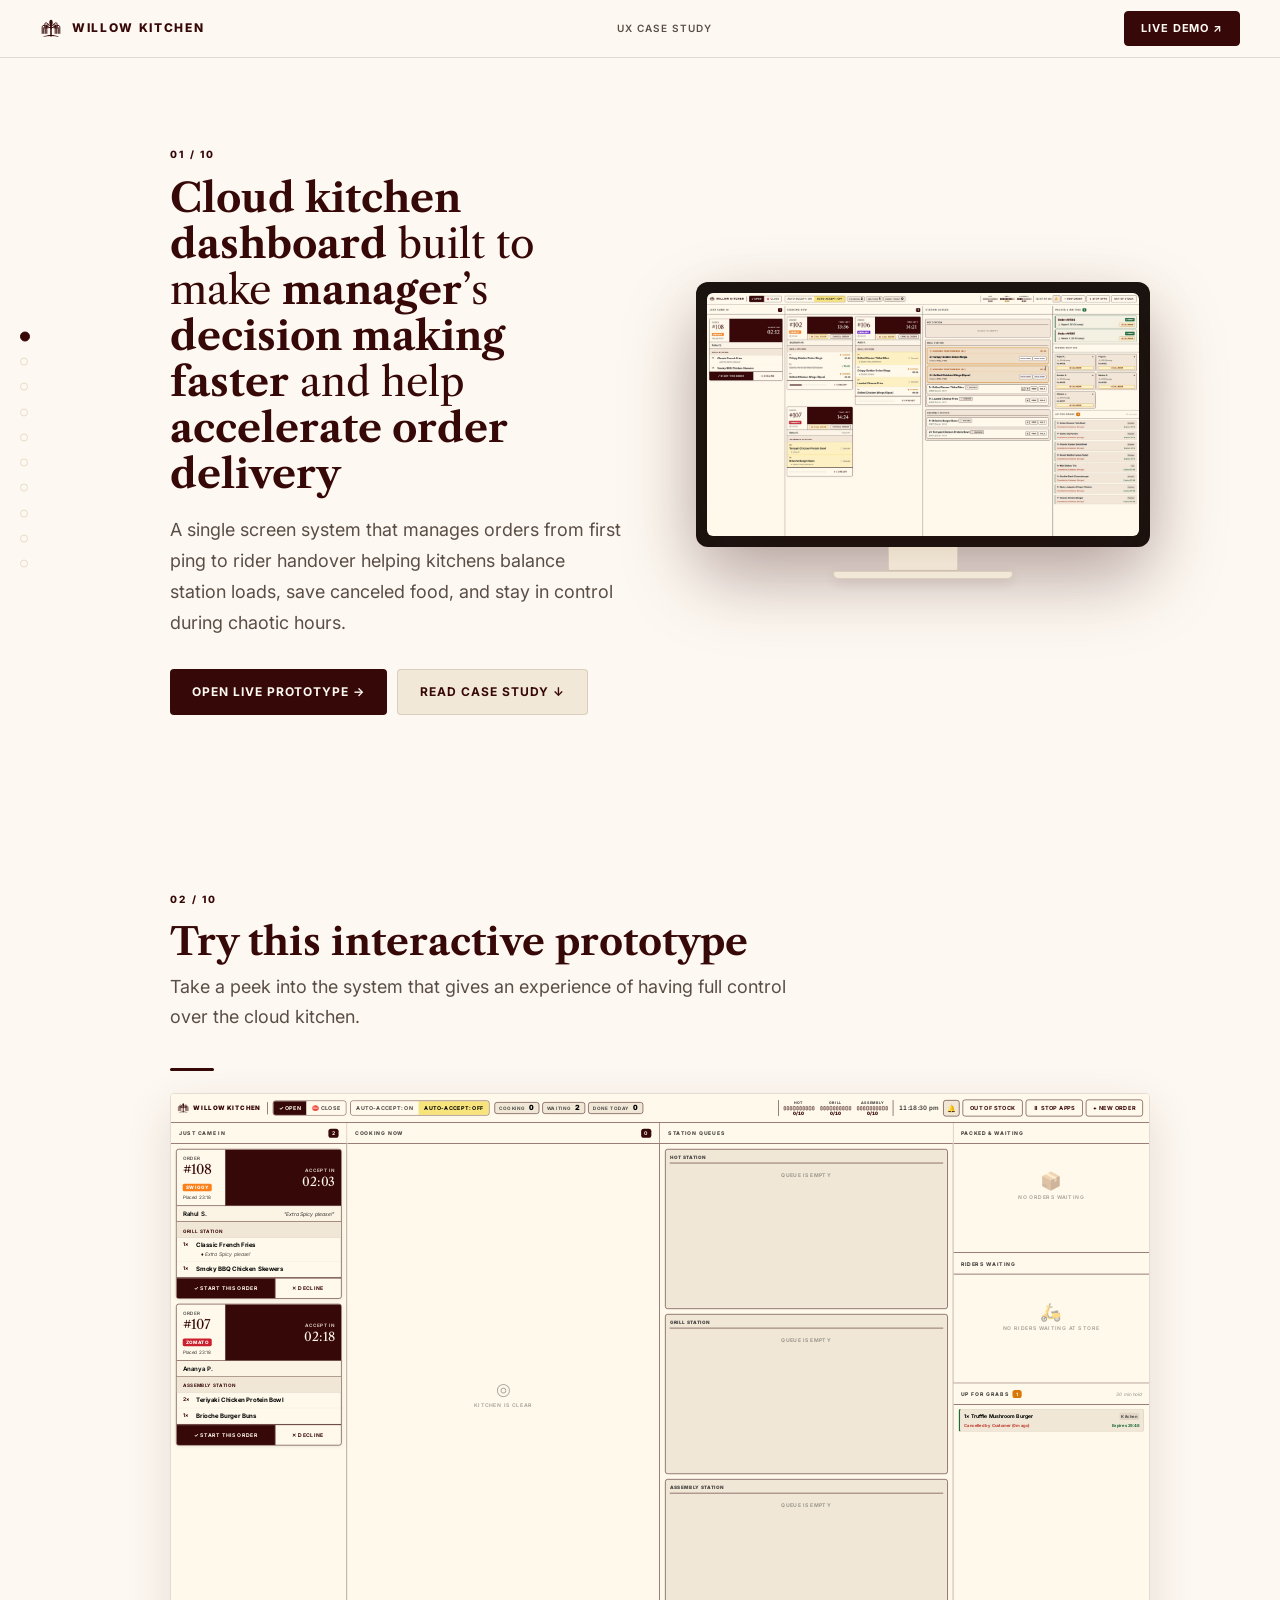
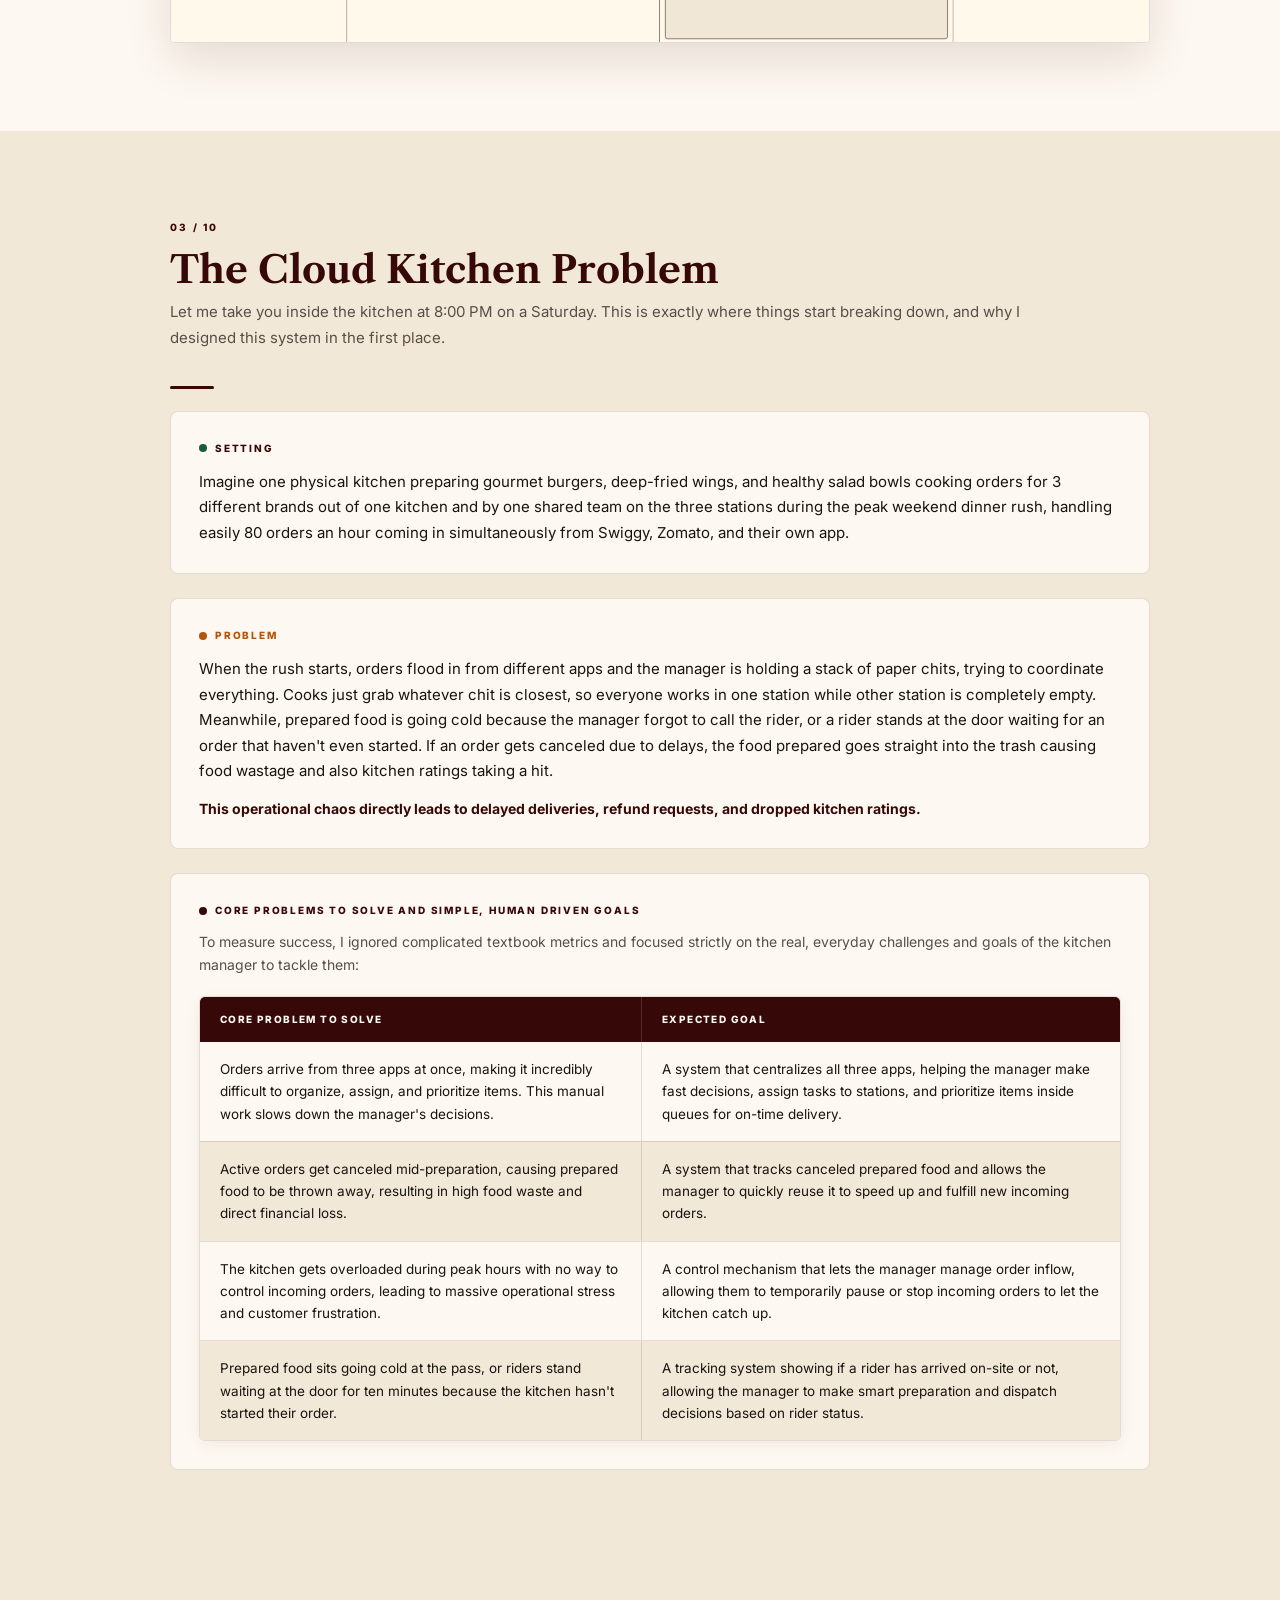
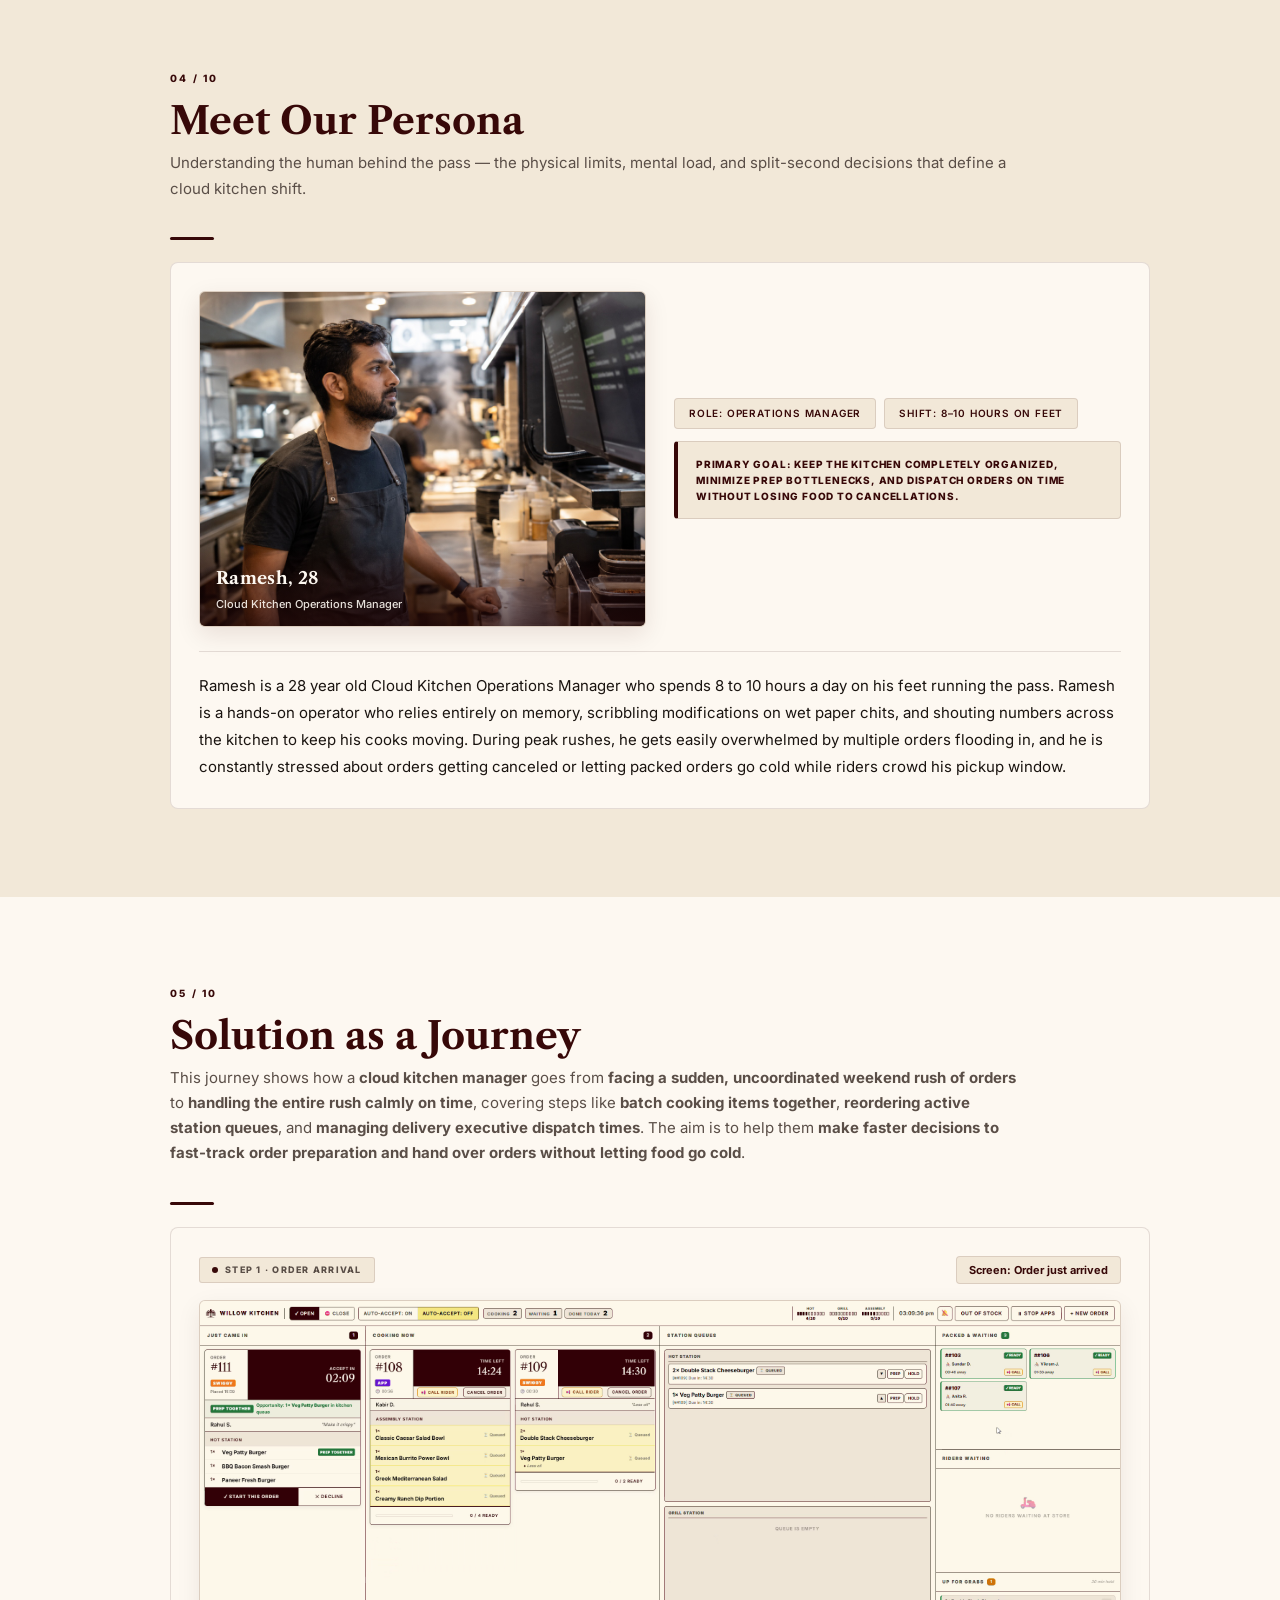
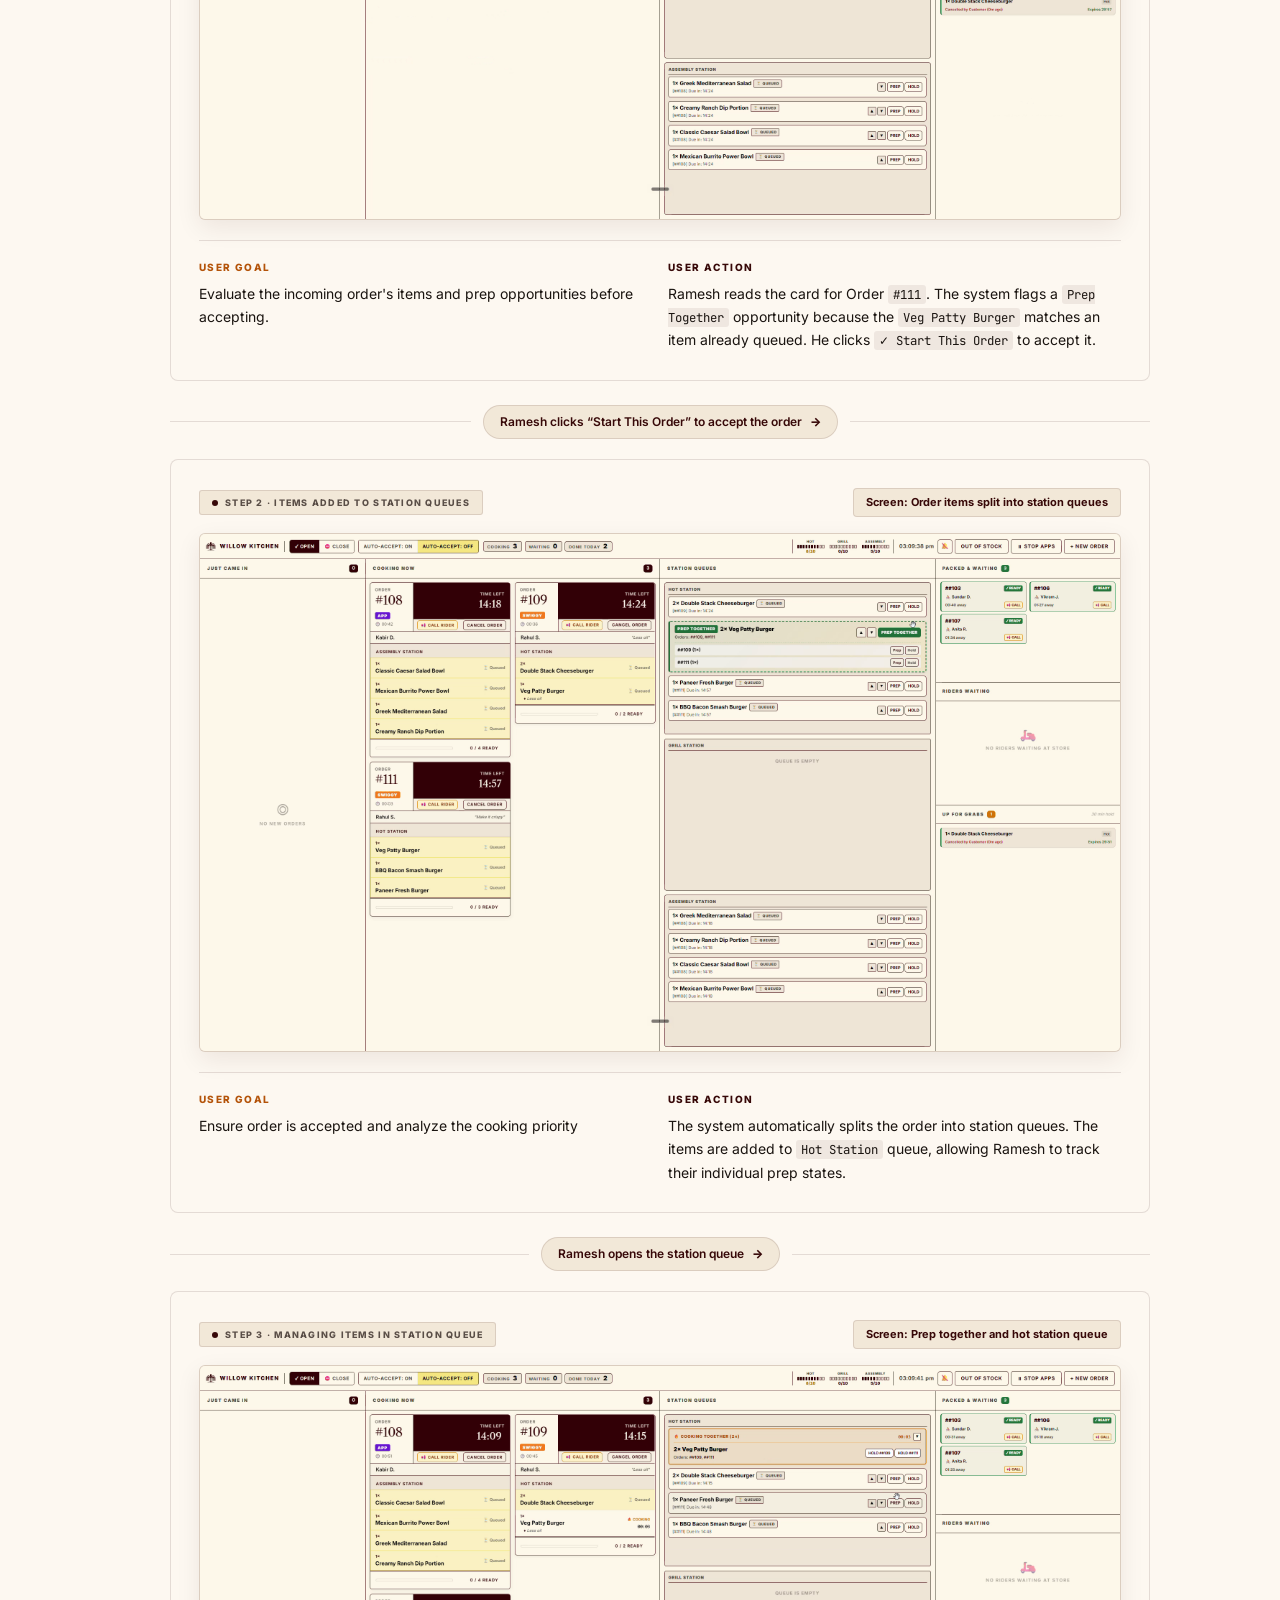
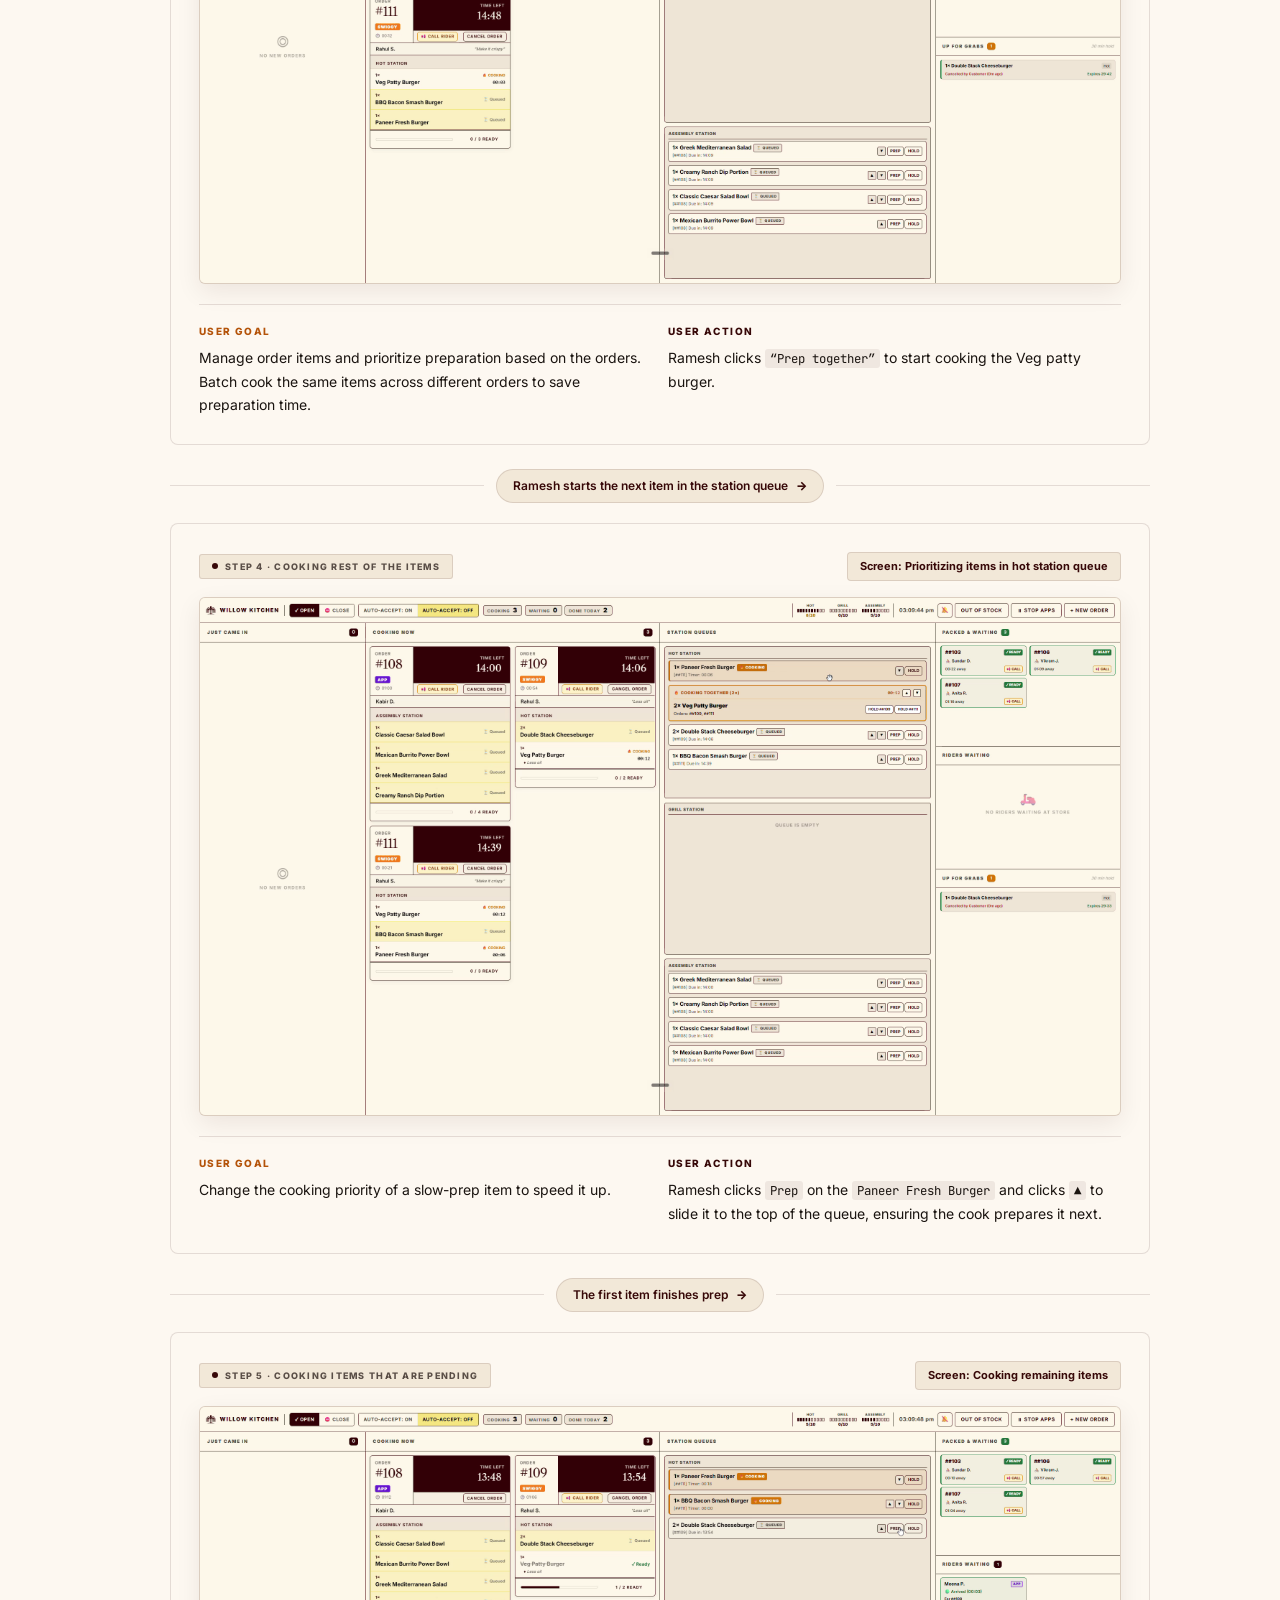
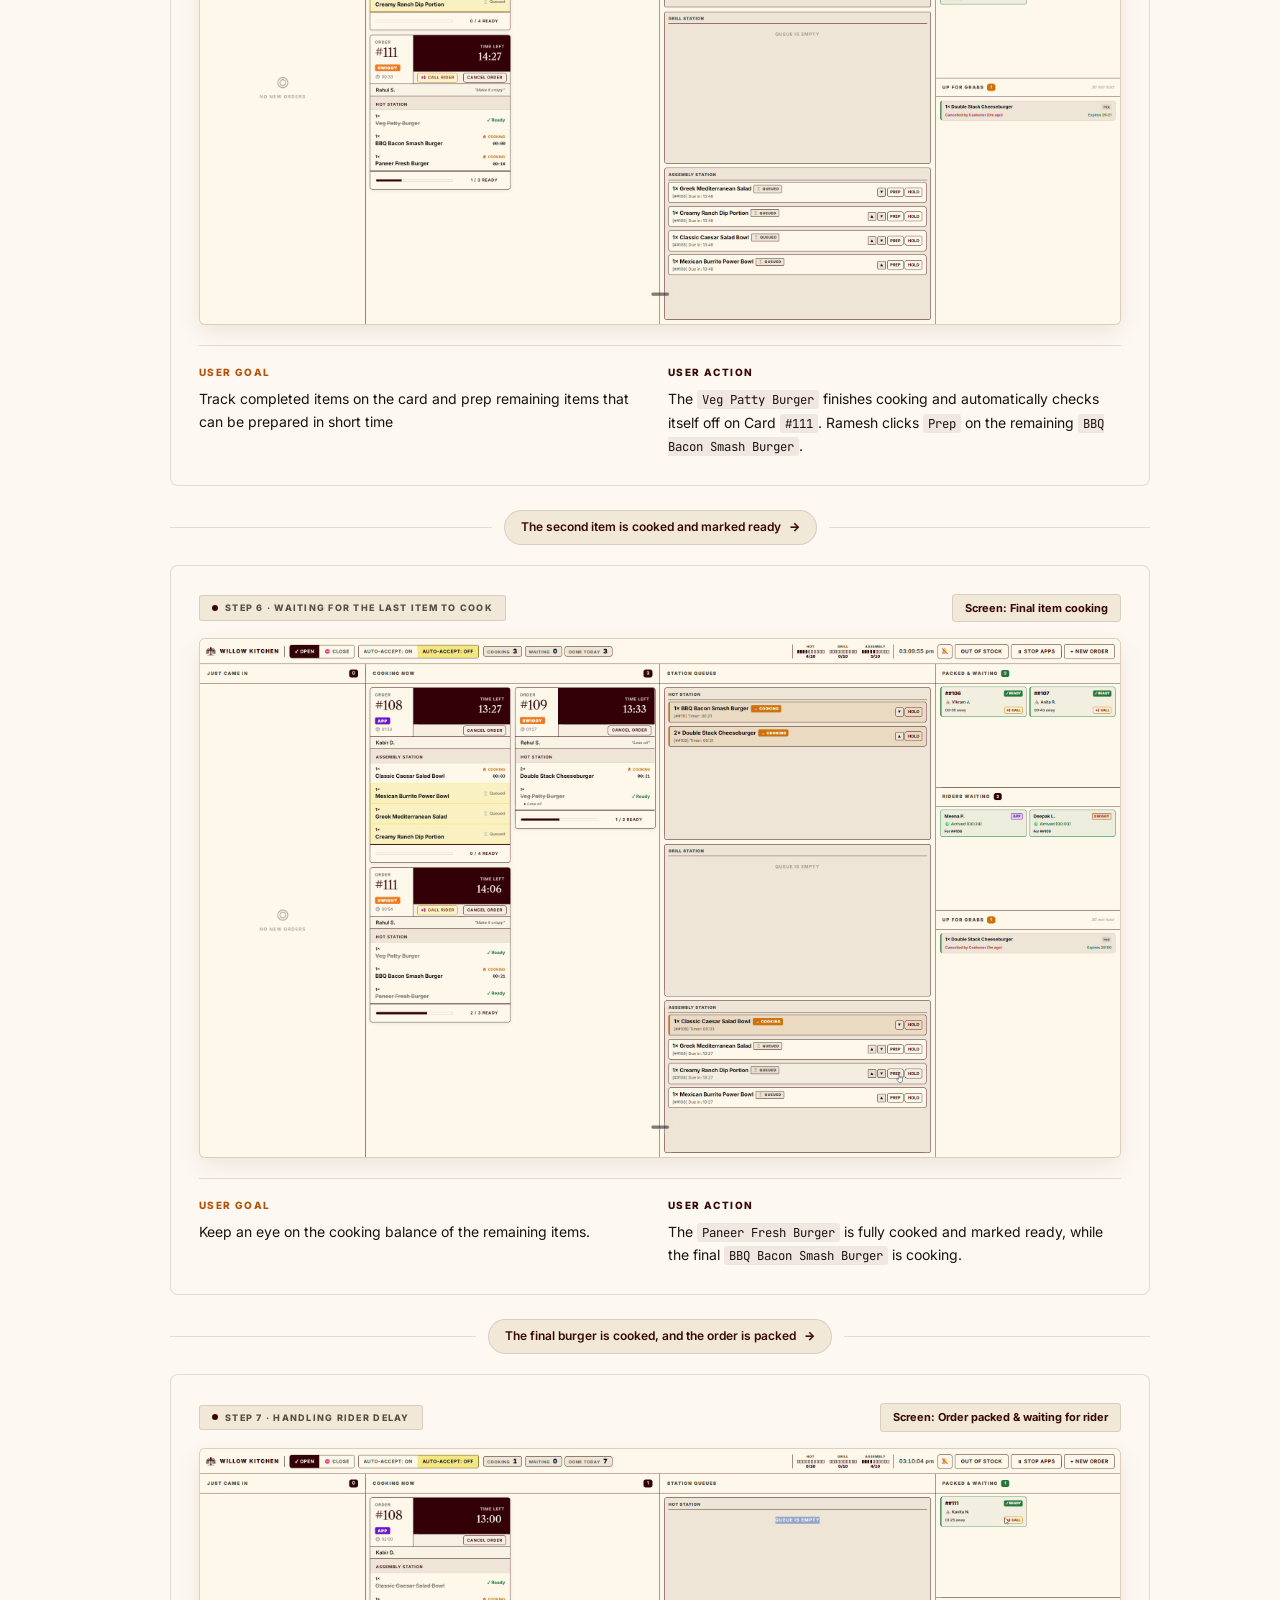
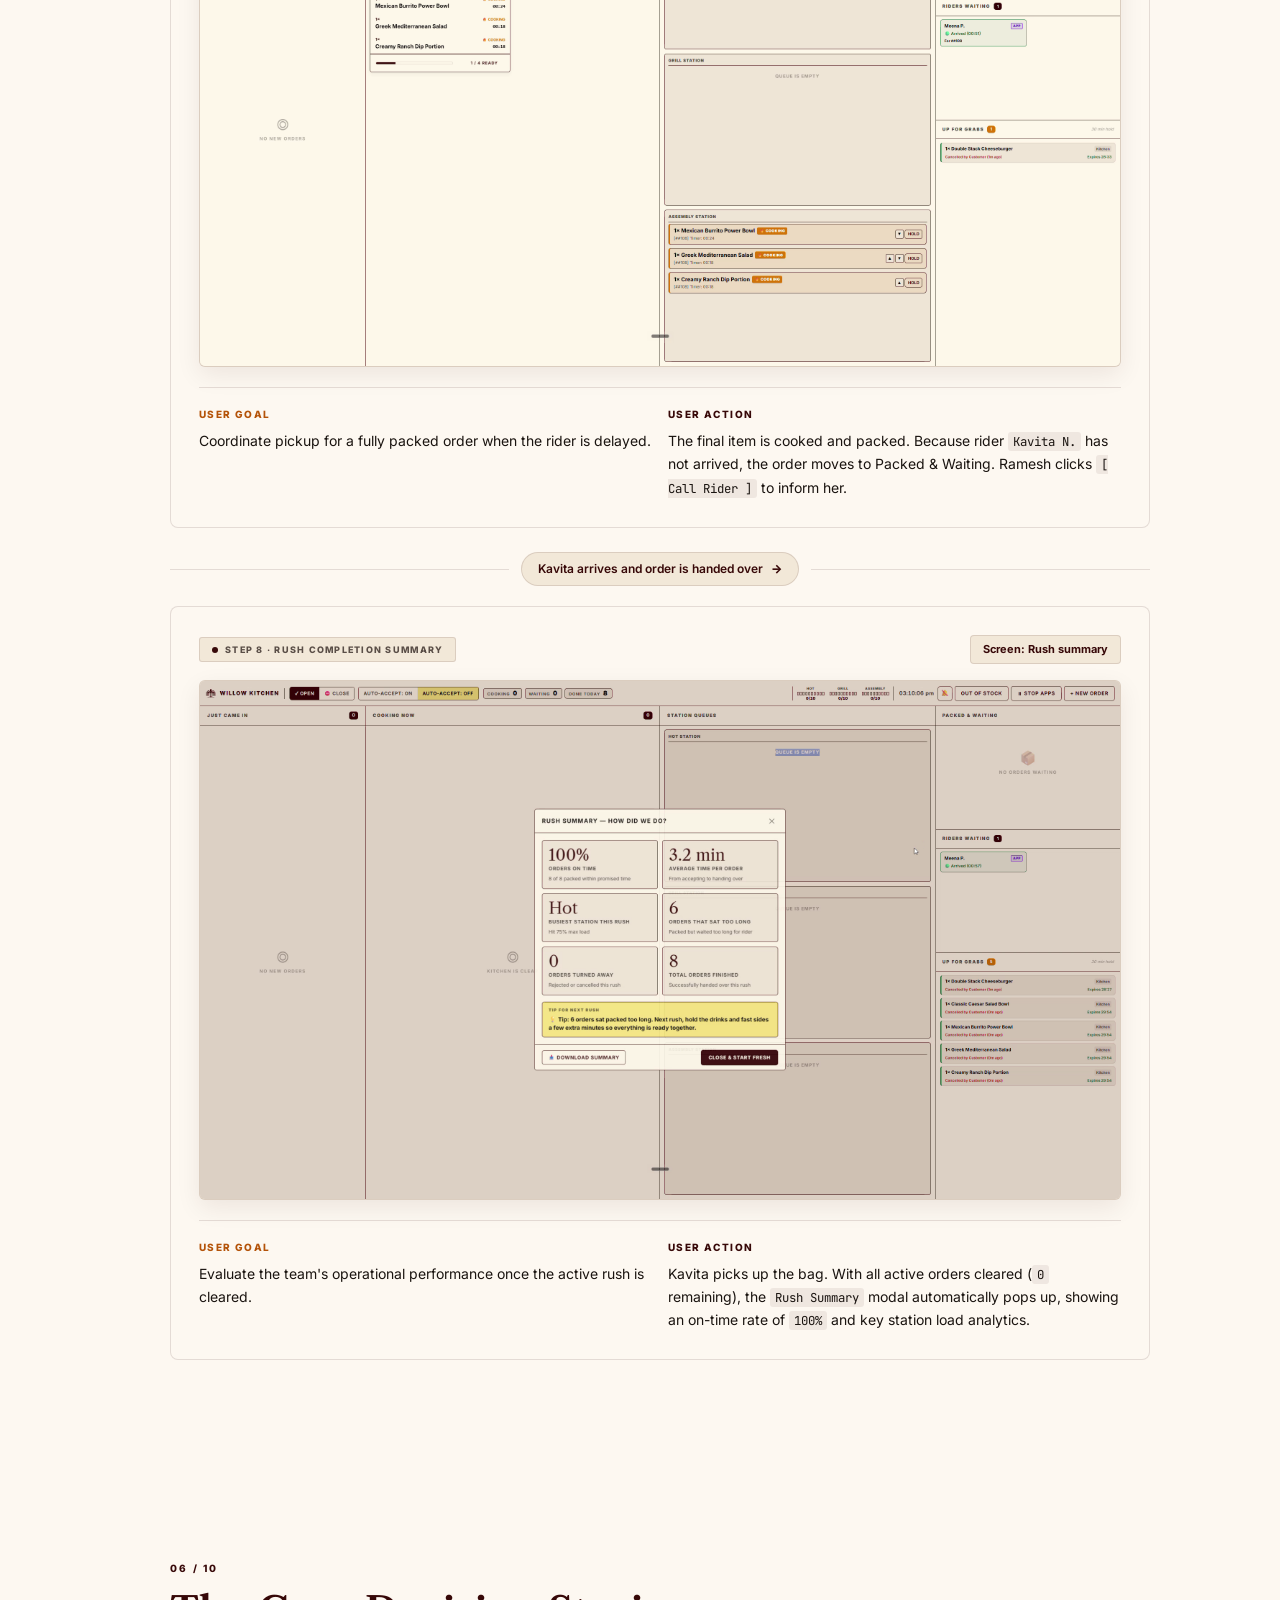
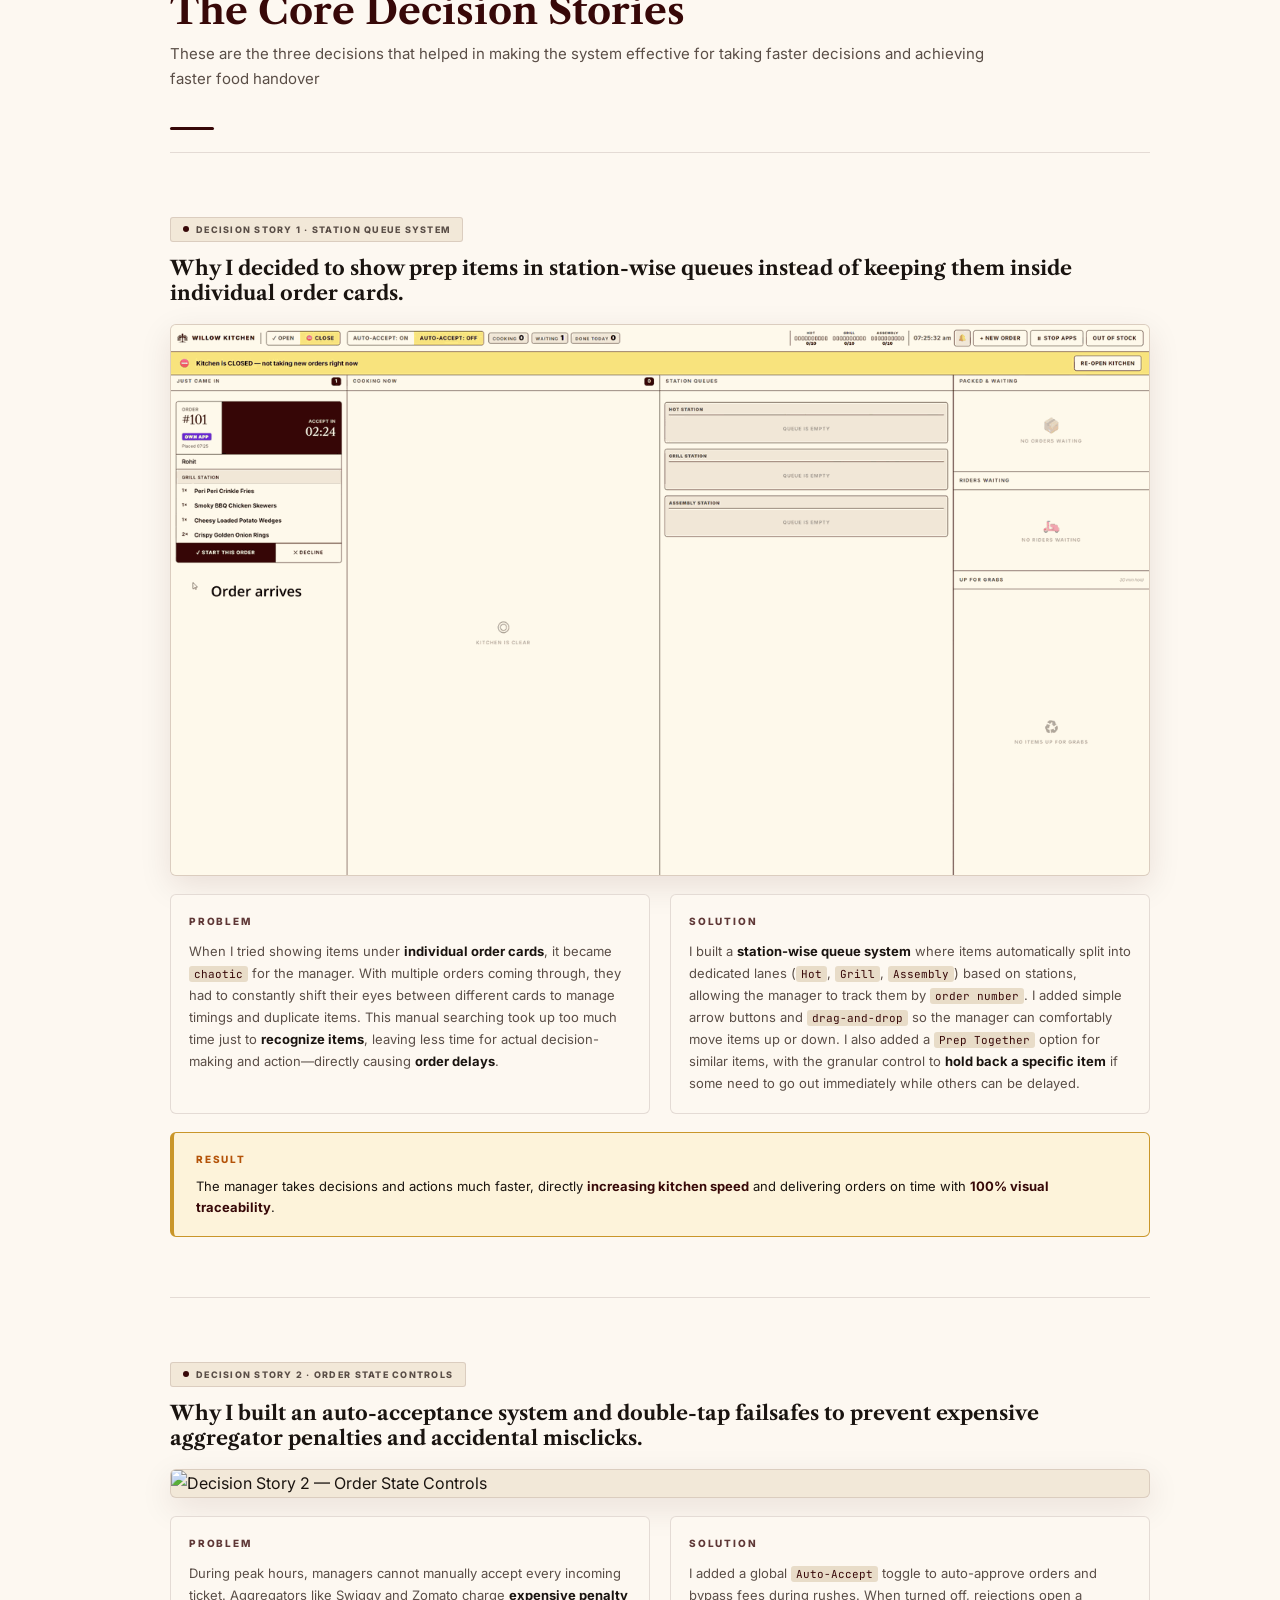
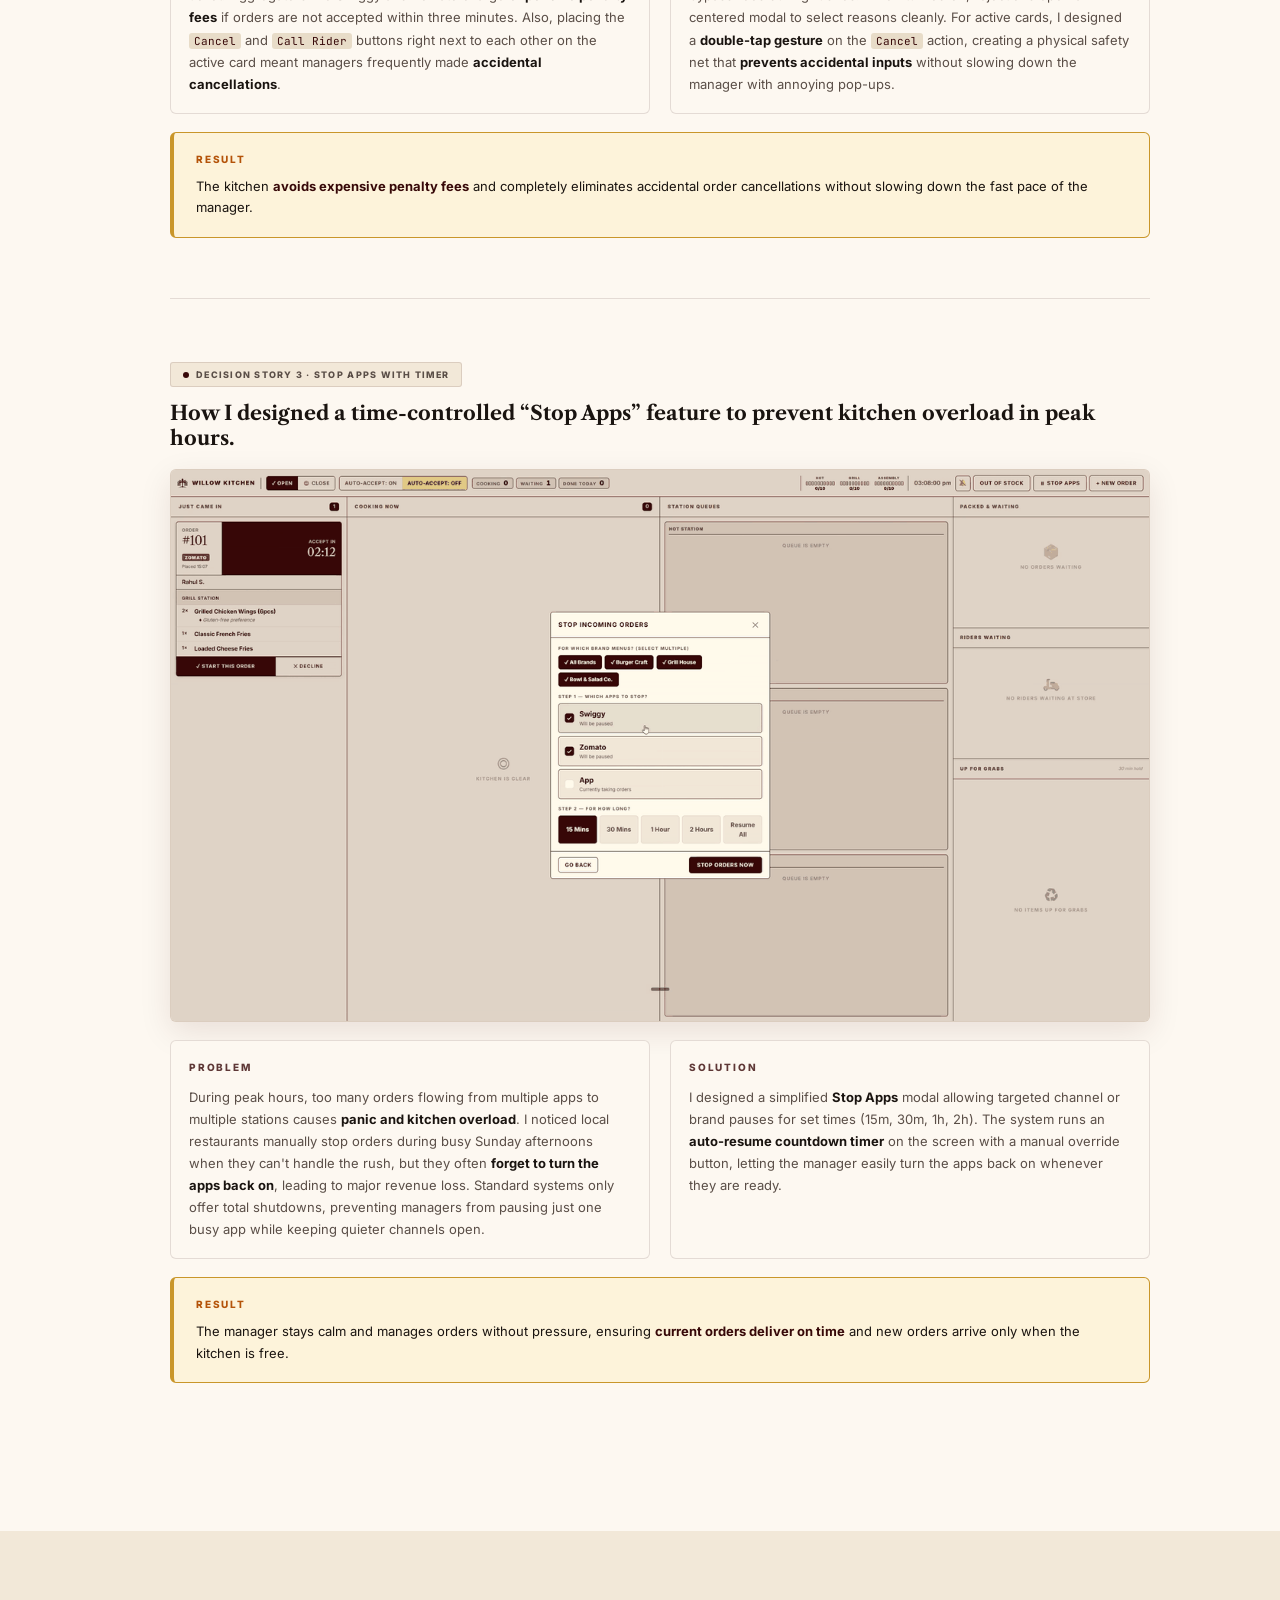
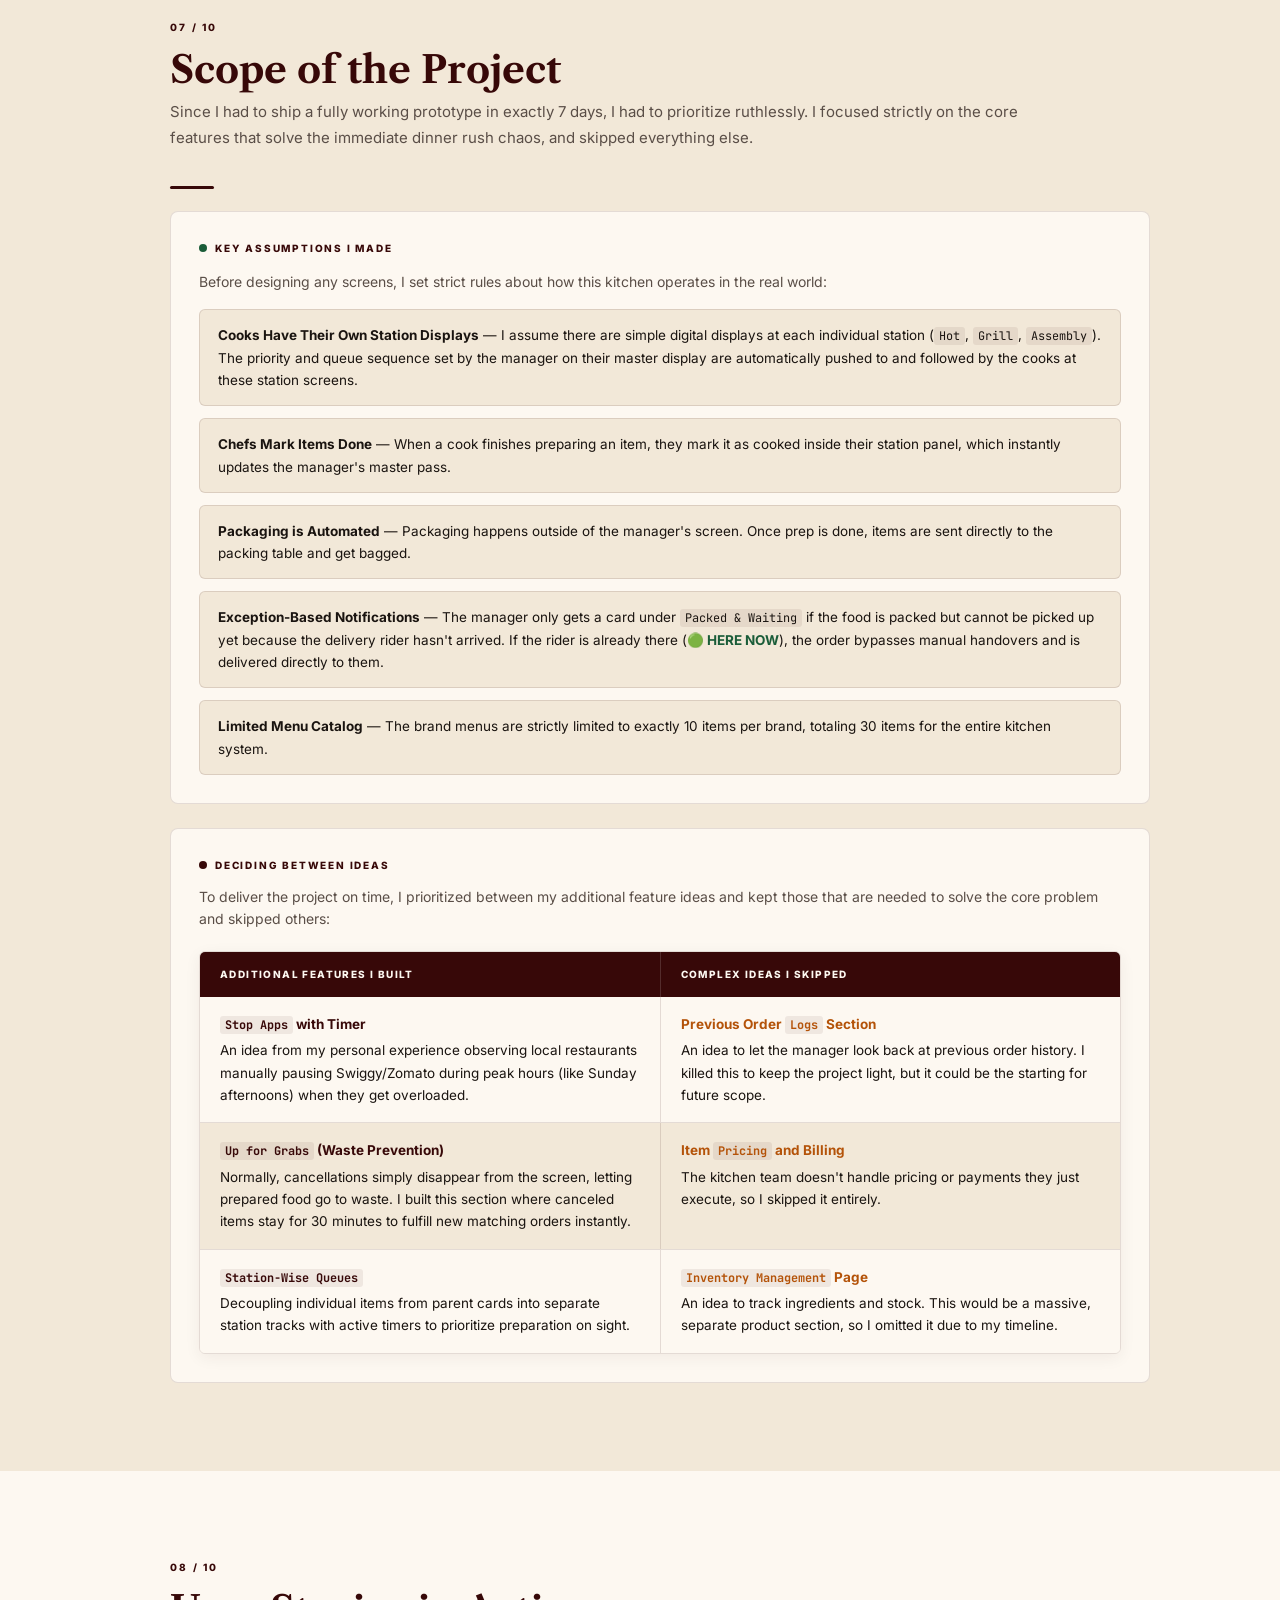
==== commit a2059680: "feat: Display hero monitor frame and preview image on top in mobile view of case study" ====
--- a/case-study/index.html
+++ b/case-study/index.html
@@ -327,8 +327,21 @@
     .reveal.visible { opacity: 1; transform: translateY(0); }
     .d1 { transition-delay: 0.1s; } .d2 { transition-delay: 0.2s; } .d3 { transition-delay: 0.3s; } .d4 { transition-delay: 0.4s; }
     @media (max-width: 900px) {
-      .hero-wrap { grid-template-columns: 1fr; }
-      .hero-visual { display: none; }
+      .hero-wrap {
+        grid-template-columns: 1fr;
+        padding: 0 20px;
+        gap: 32px;
+      }
+      .hero-visual {
+        display: block;
+        order: -1;
+        width: 100%;
+        max-width: 540px;
+        margin: 0 auto;
+      }
+      .hero-left {
+        order: 1;
+      }
       #side-toc { display: none; }
       .section-inner { padding: 0 20px; }
       .wf-diagram { grid-template-columns: 1fr 1fr; }
@@ -413,6 +426,11 @@
     .monitor-screen img { width: 100%; display: block; border-radius: 6px; }
     .monitor-stand { width: 70px; height: 24px; background: linear-gradient(180deg, var(--parchment), var(--linen)); border: 1px solid var(--border); border-top: none; }
     .monitor-base { width: 180px; height: 8px; background: var(--linen); border: 1px solid var(--border); border-radius: 3px 3px 6px 6px; box-shadow: 0 4px 12px rgba(55,8,8,0.1); }
+    @media (max-width: 600px) {
+      .monitor-screen { padding: 6px; border-radius: 8px; box-shadow: 0 16px 40px rgba(55,8,8,0.16); }
+      .monitor-stand { width: 44px; height: 16px; }
+      .monitor-base { width: 120px; height: 6px; }
+    }
     
     /* Interactive Prototype Controls & Station Buttons */
     .proto-lane-btn-group { display: flex; gap: 3px; align-items: center; }
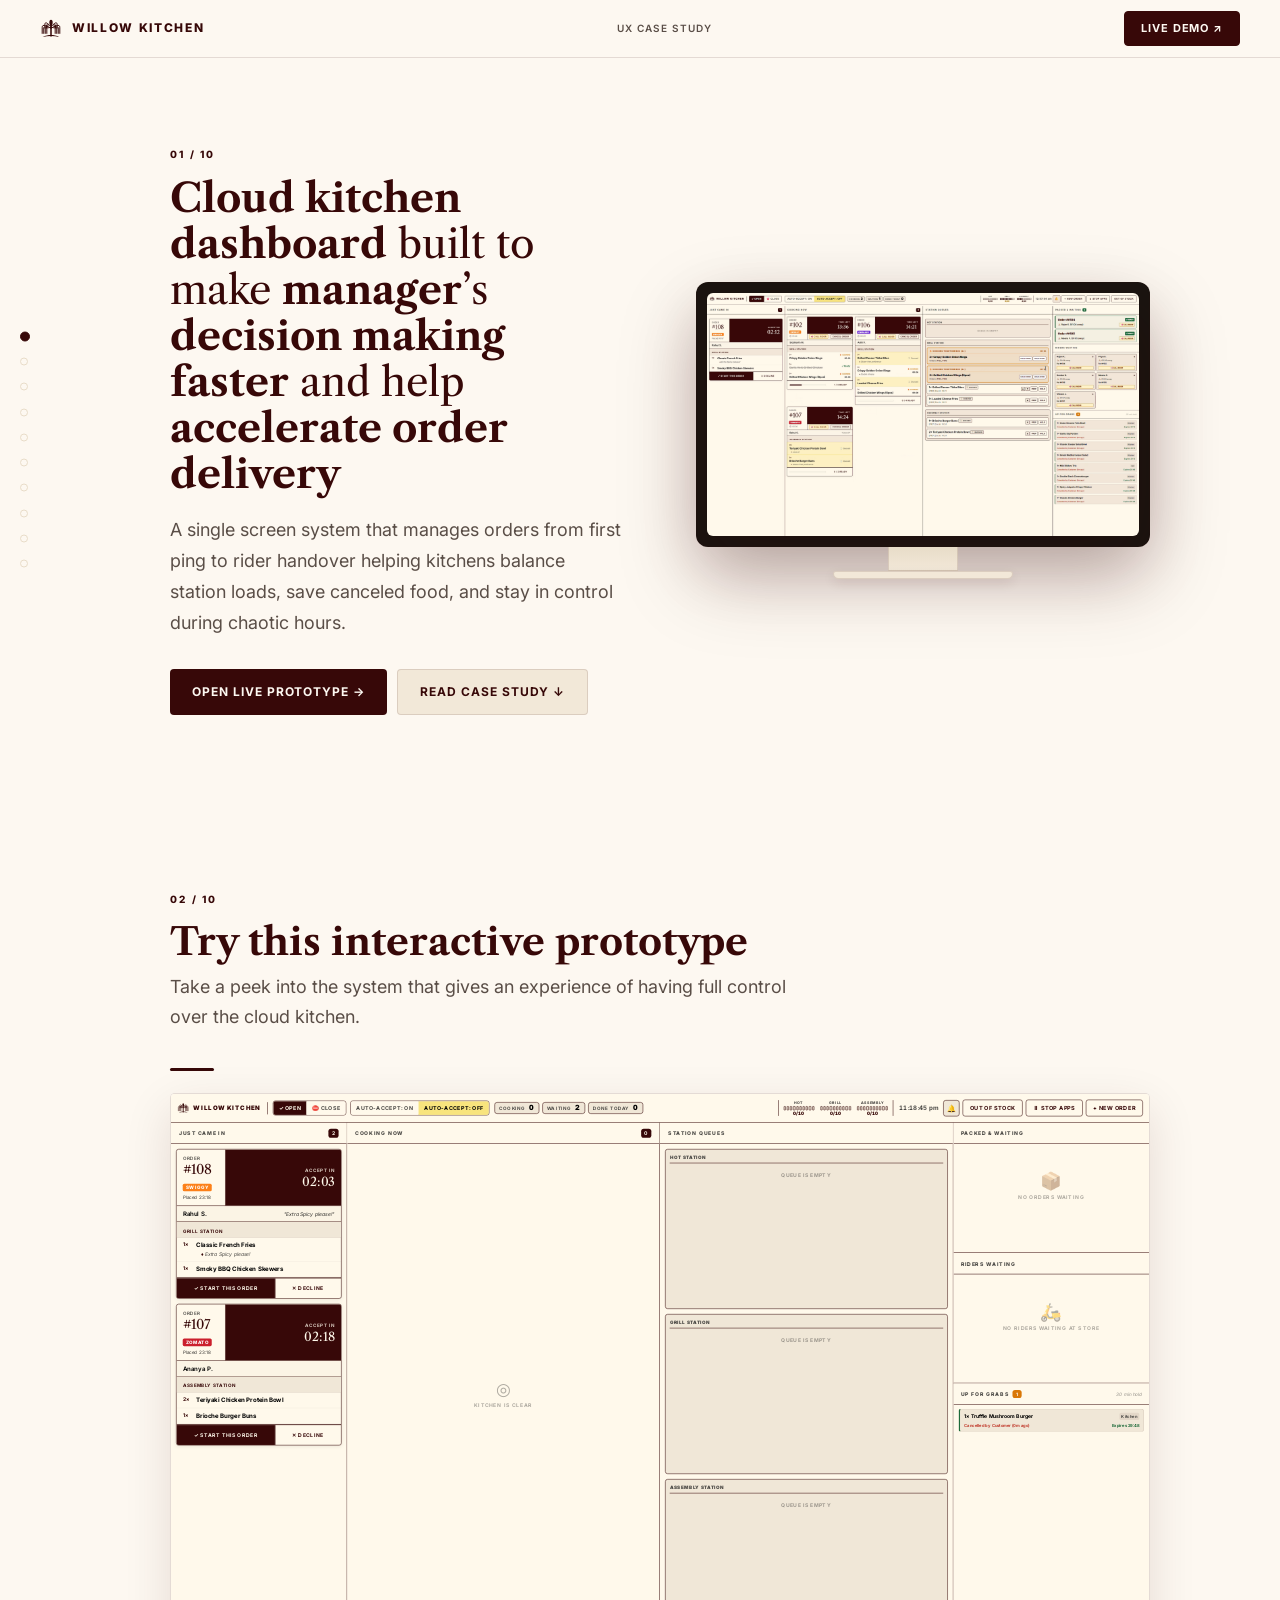
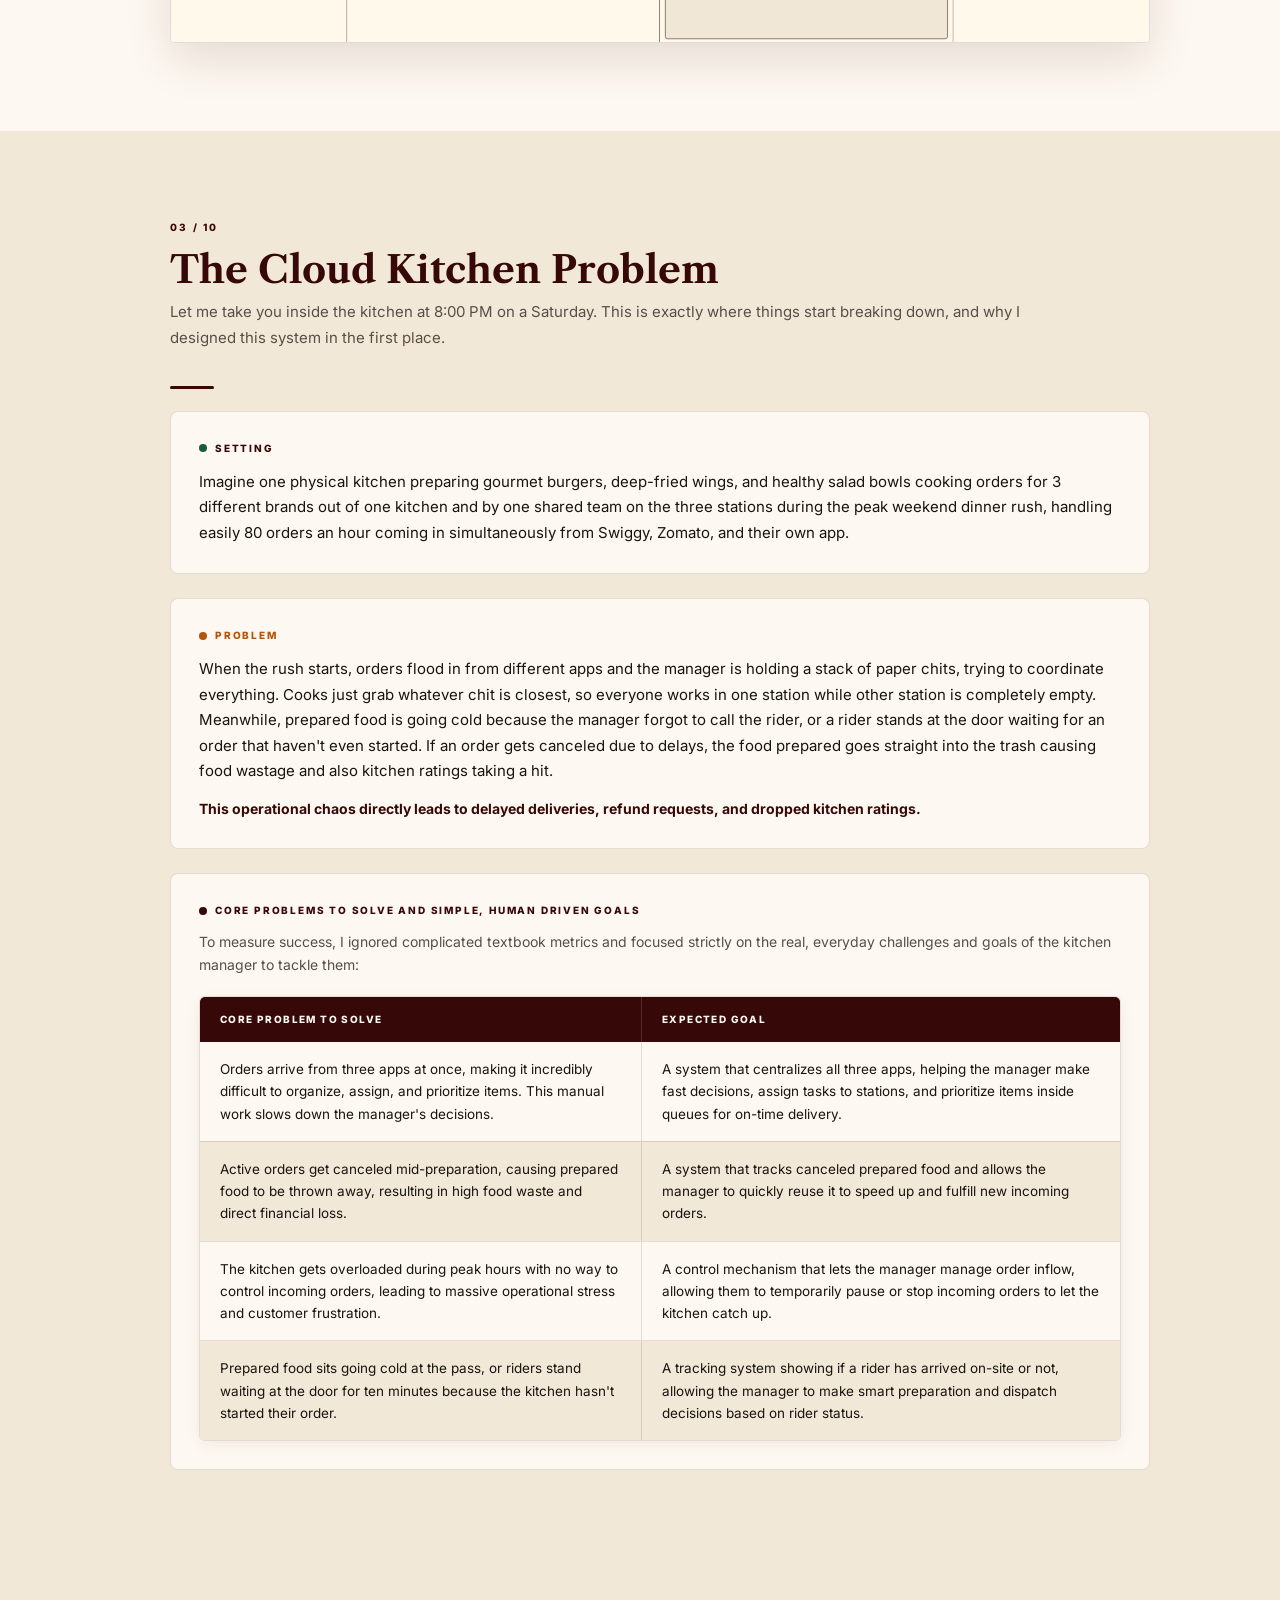
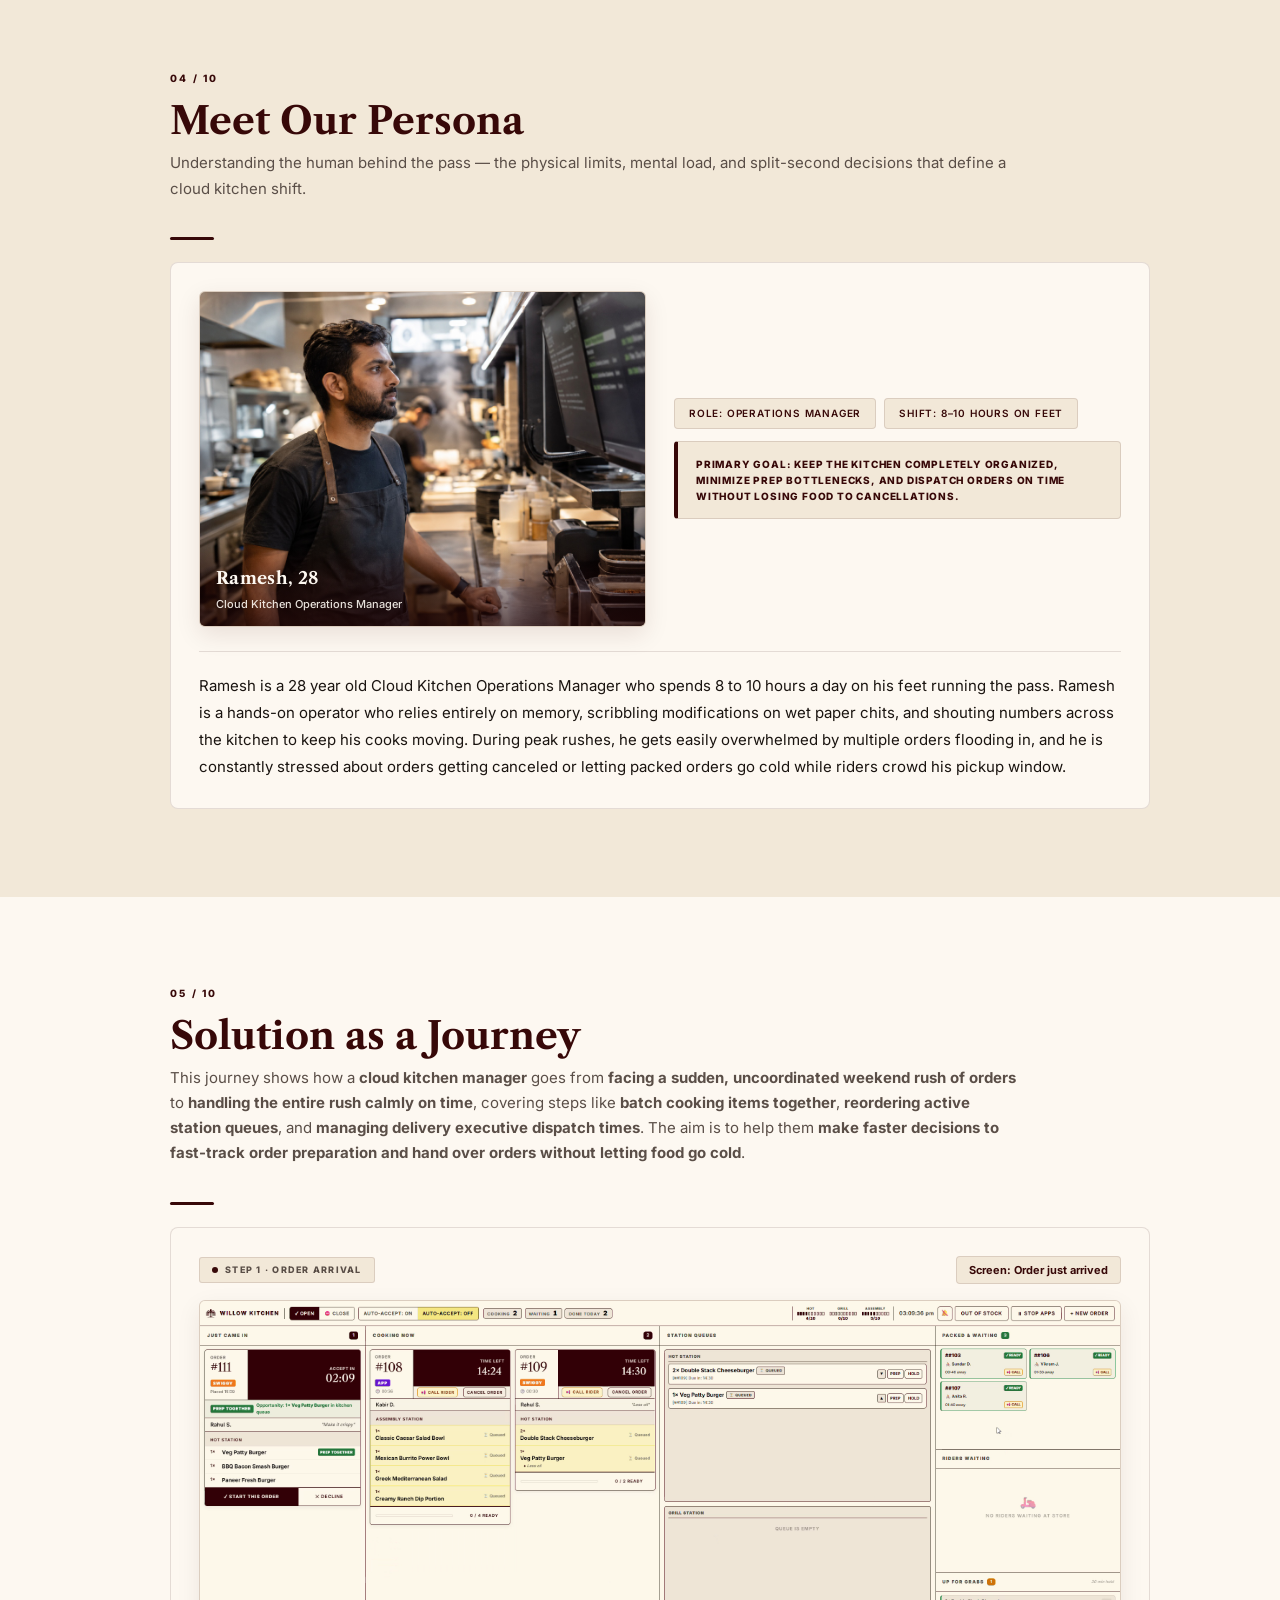
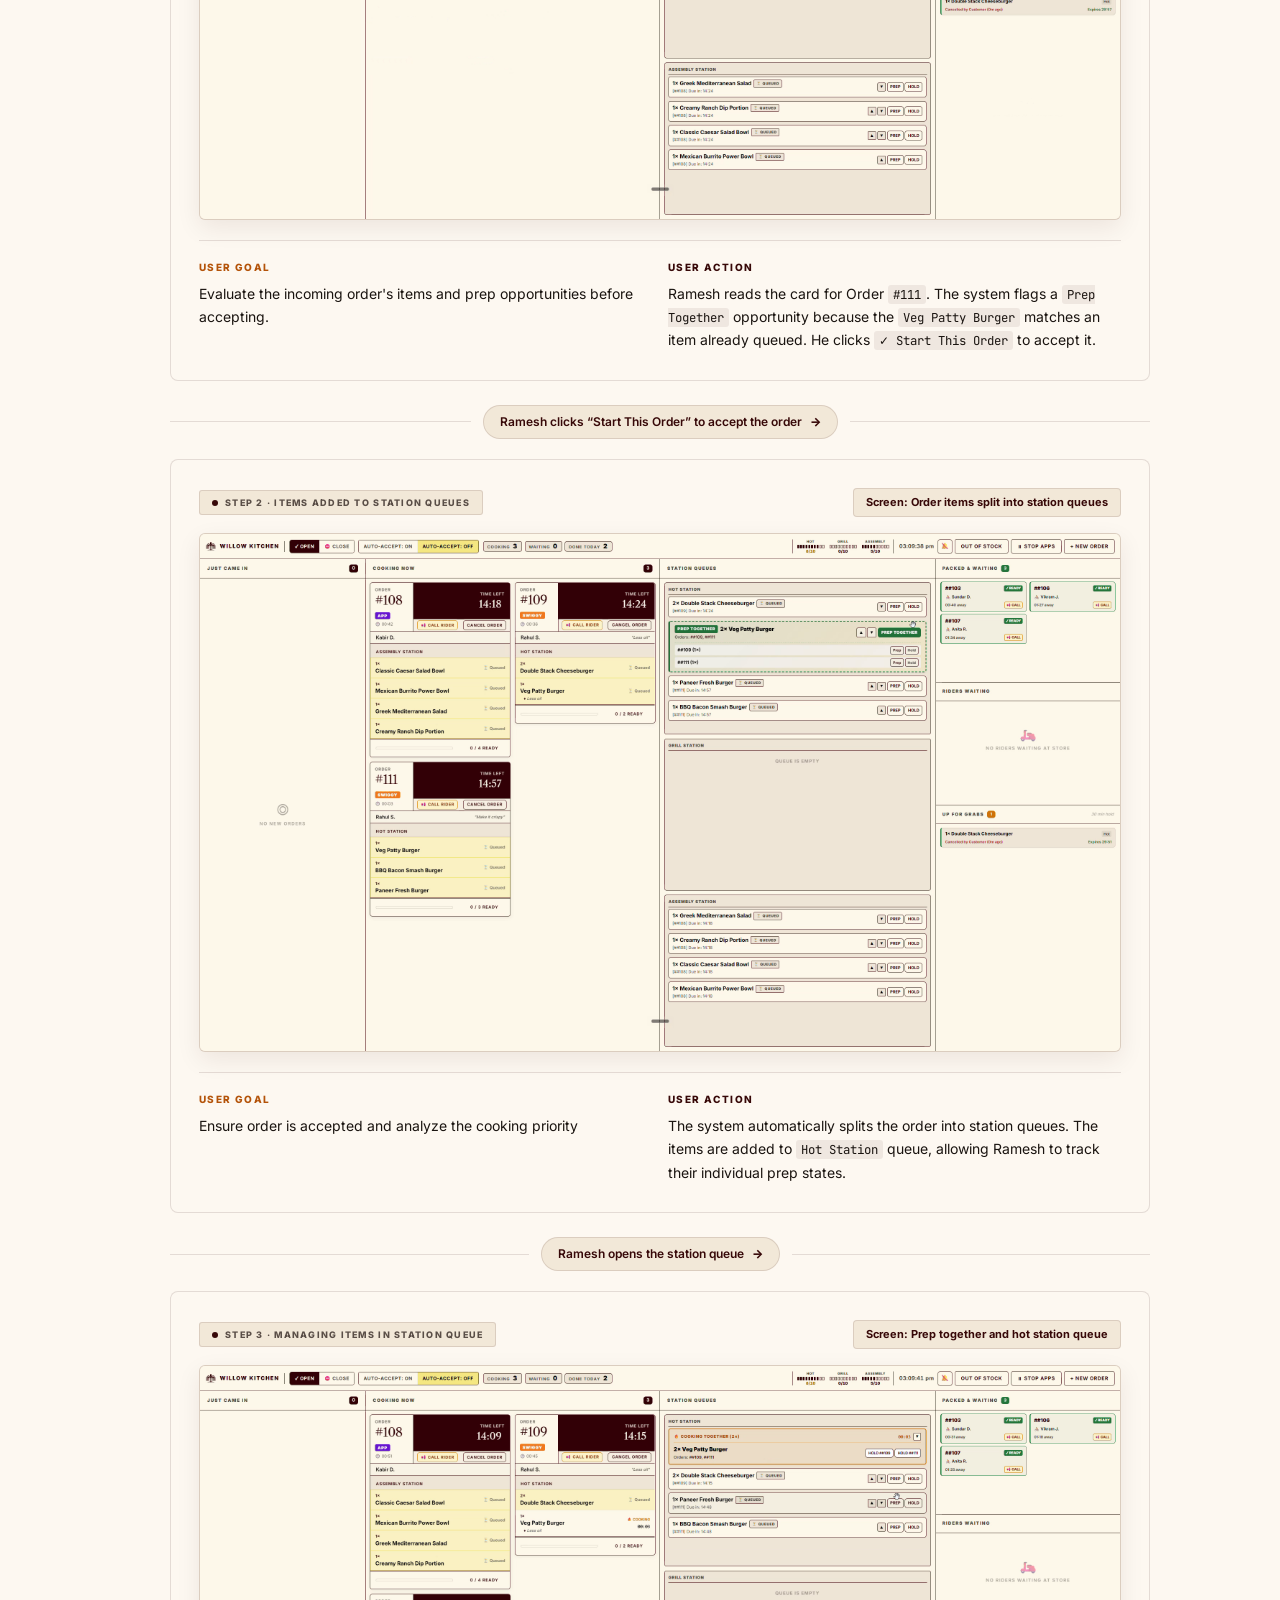
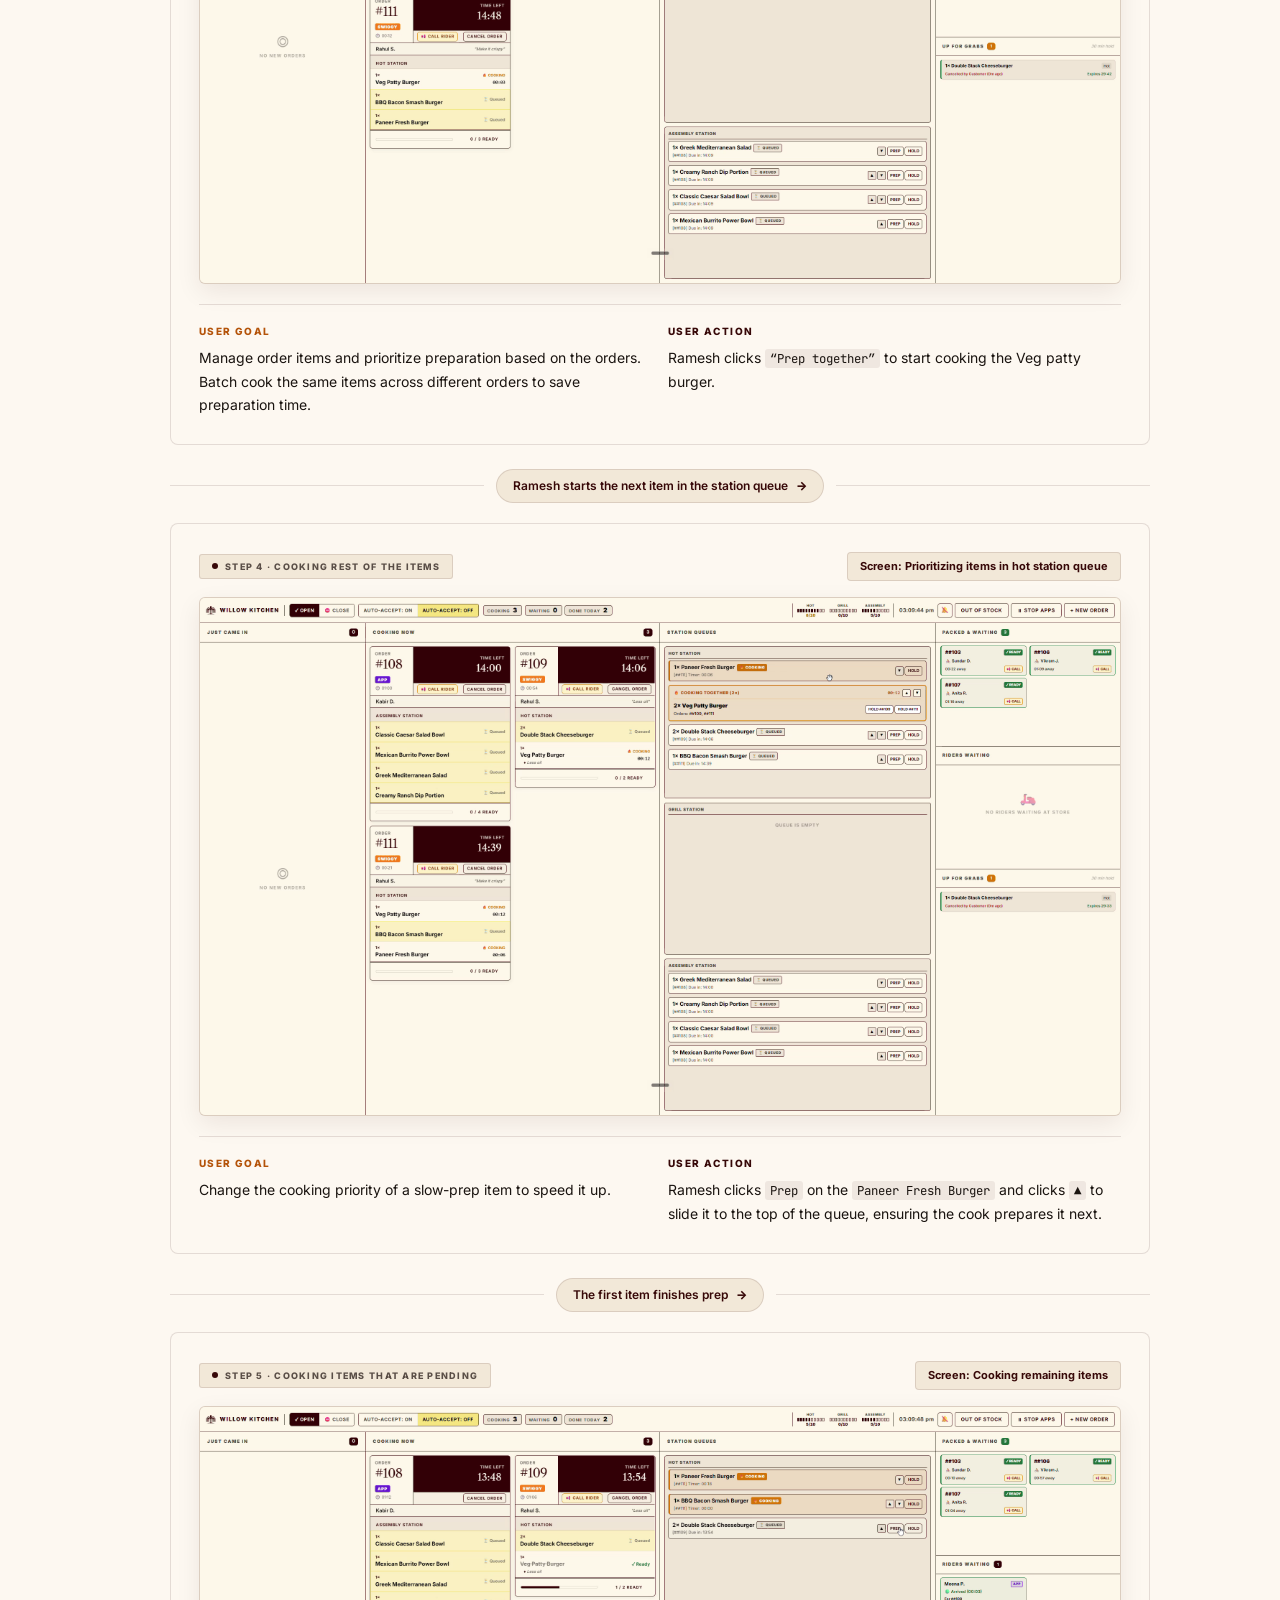
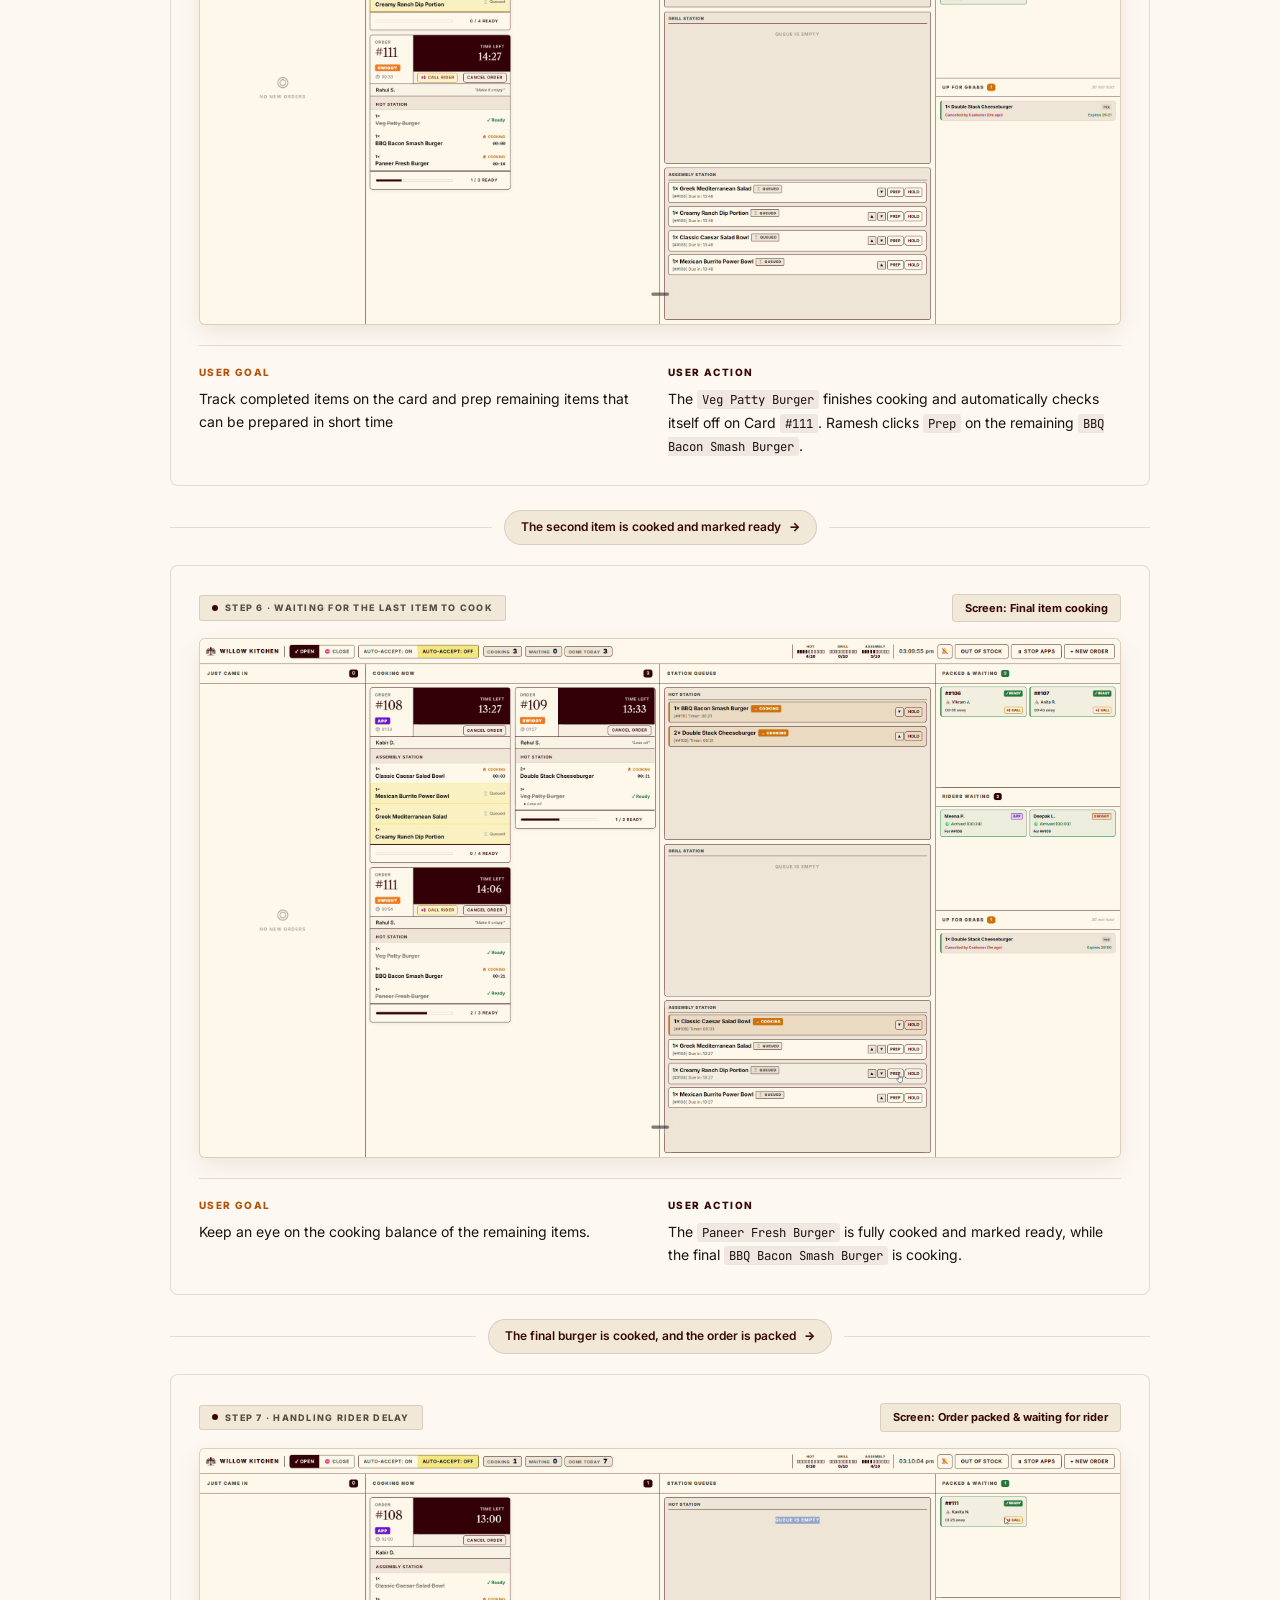
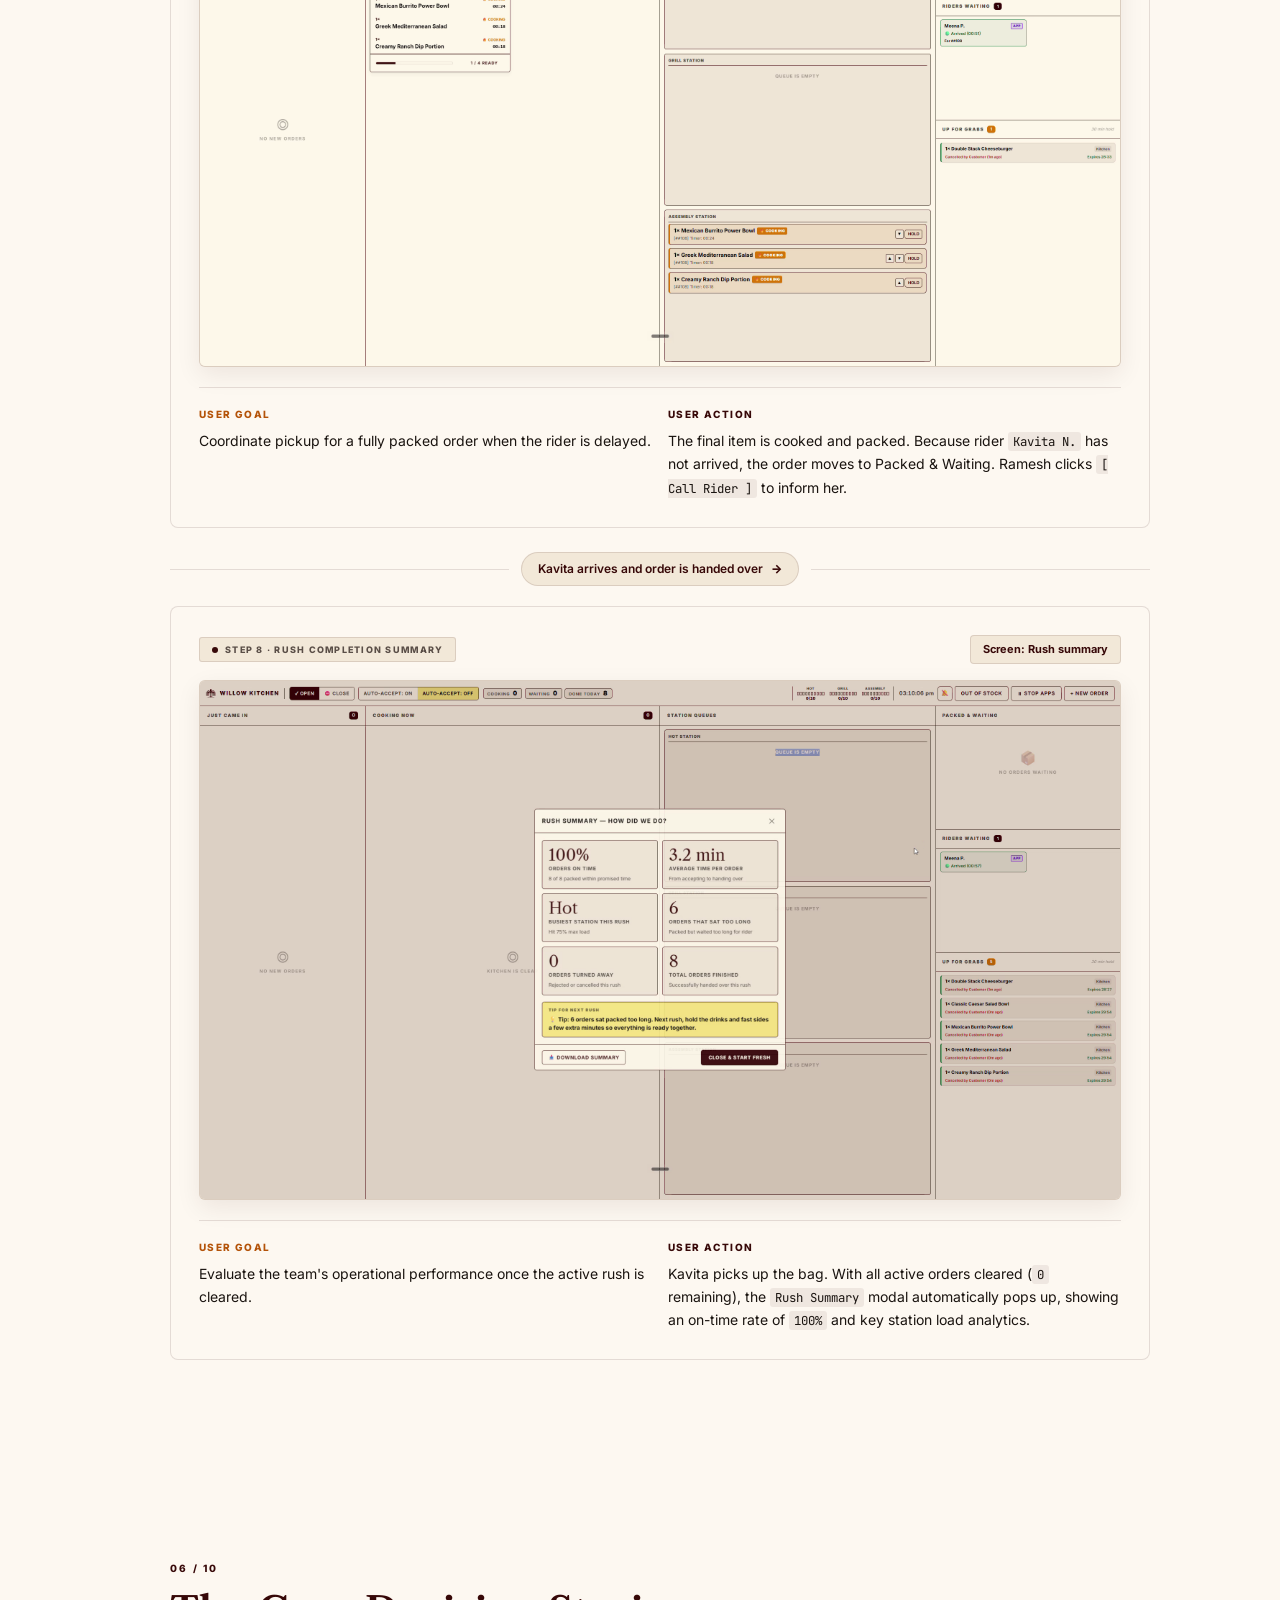
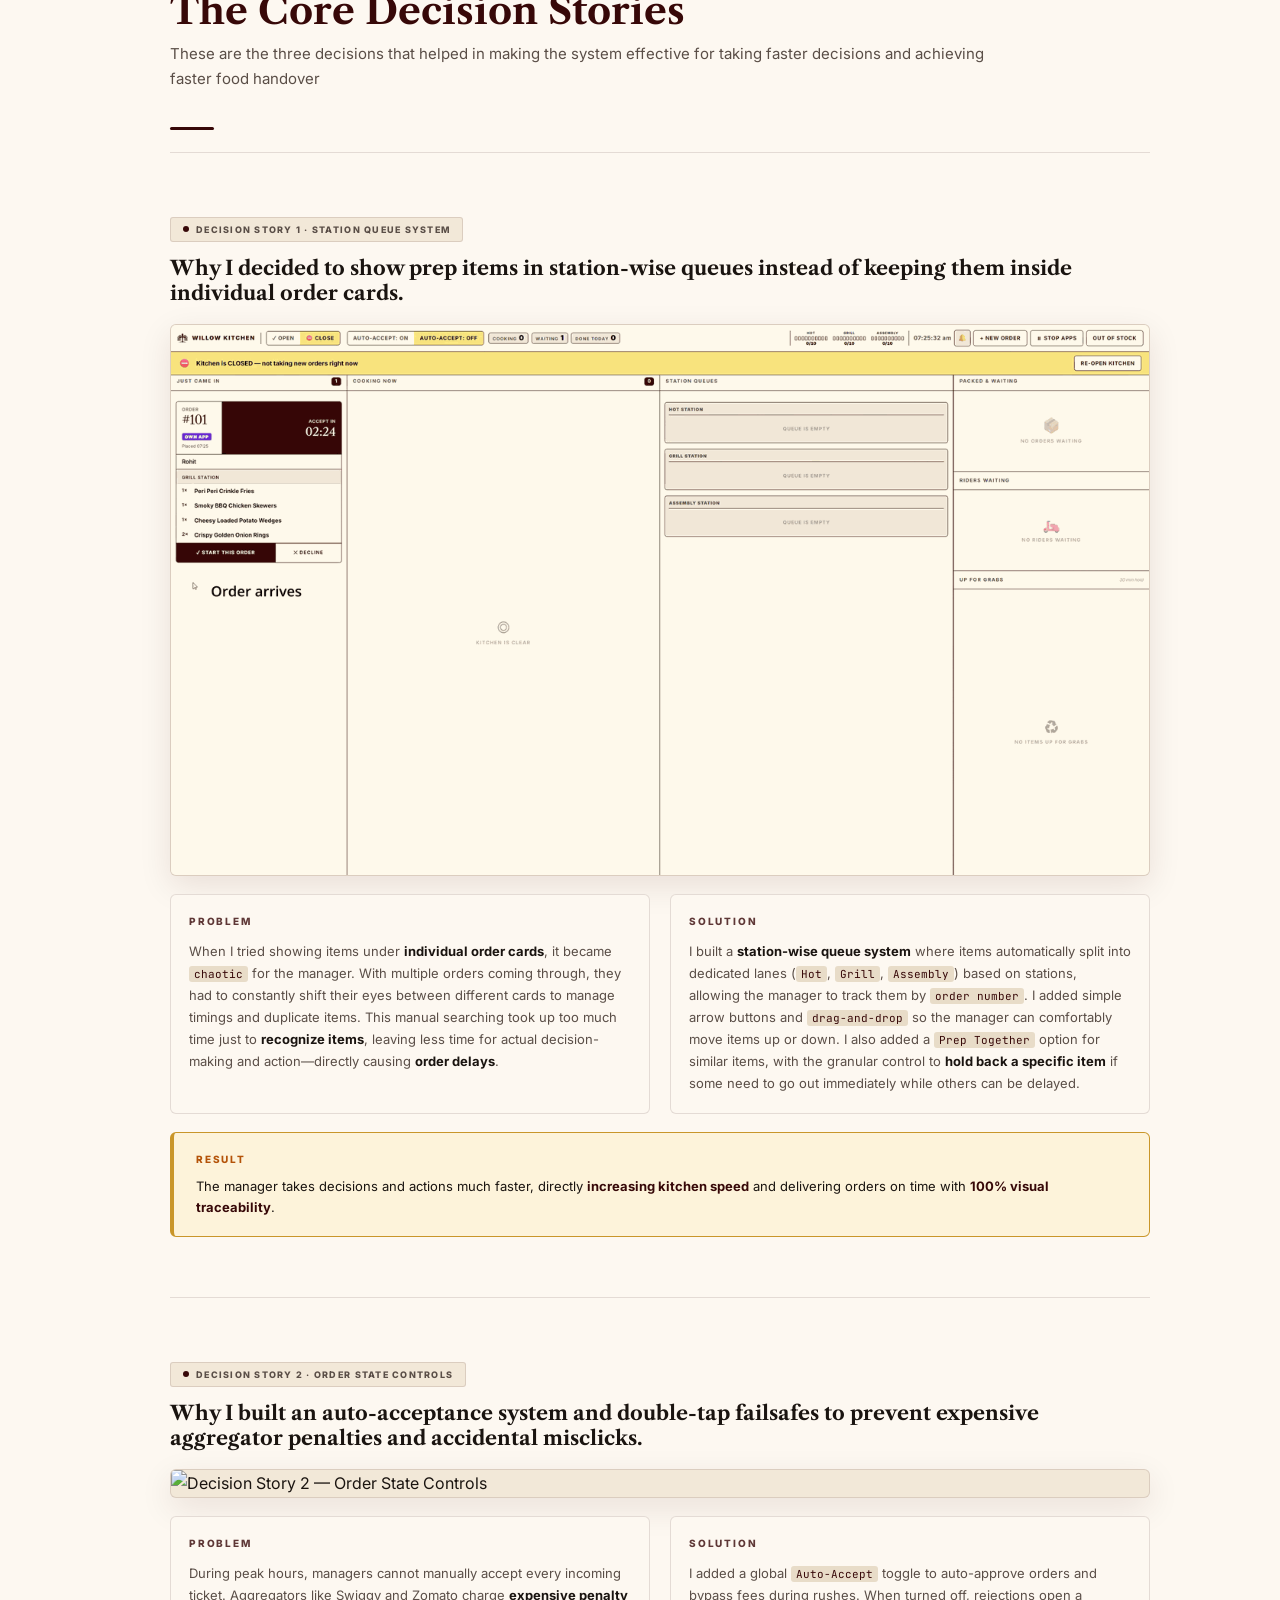
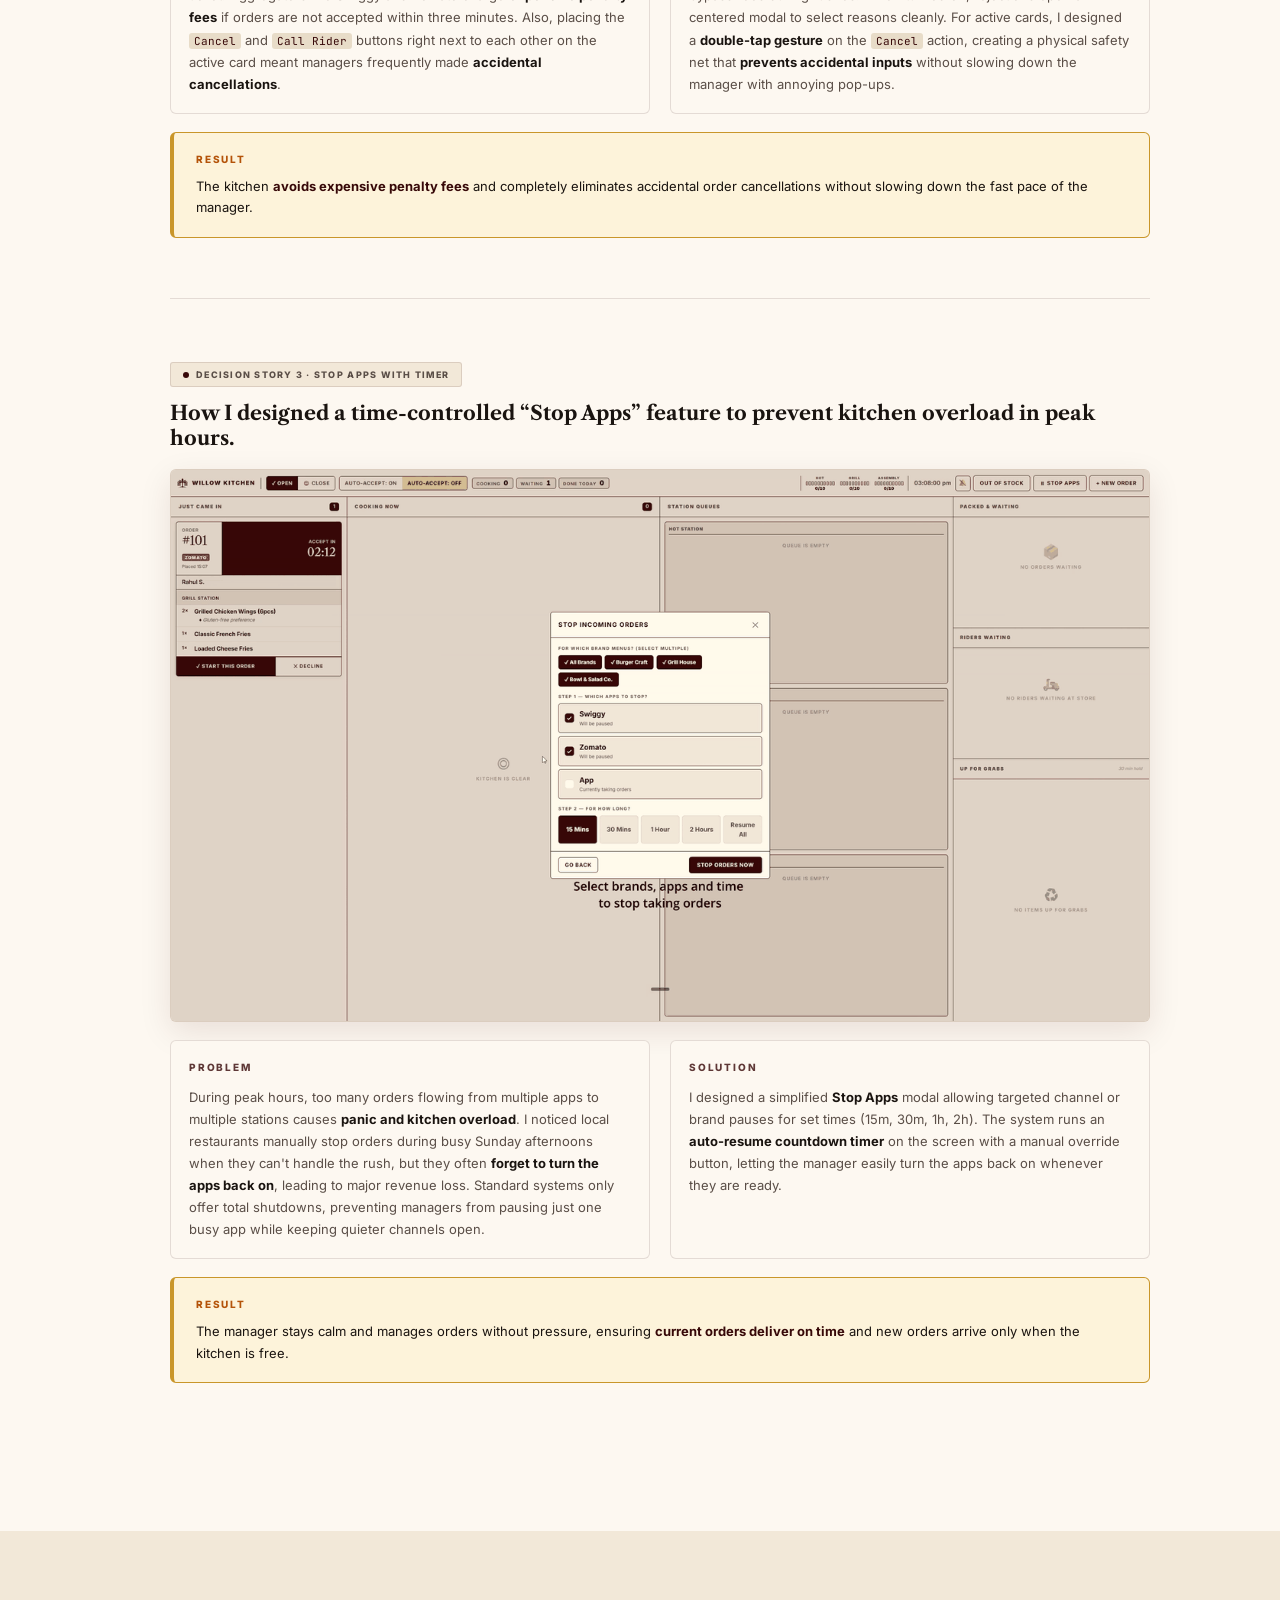
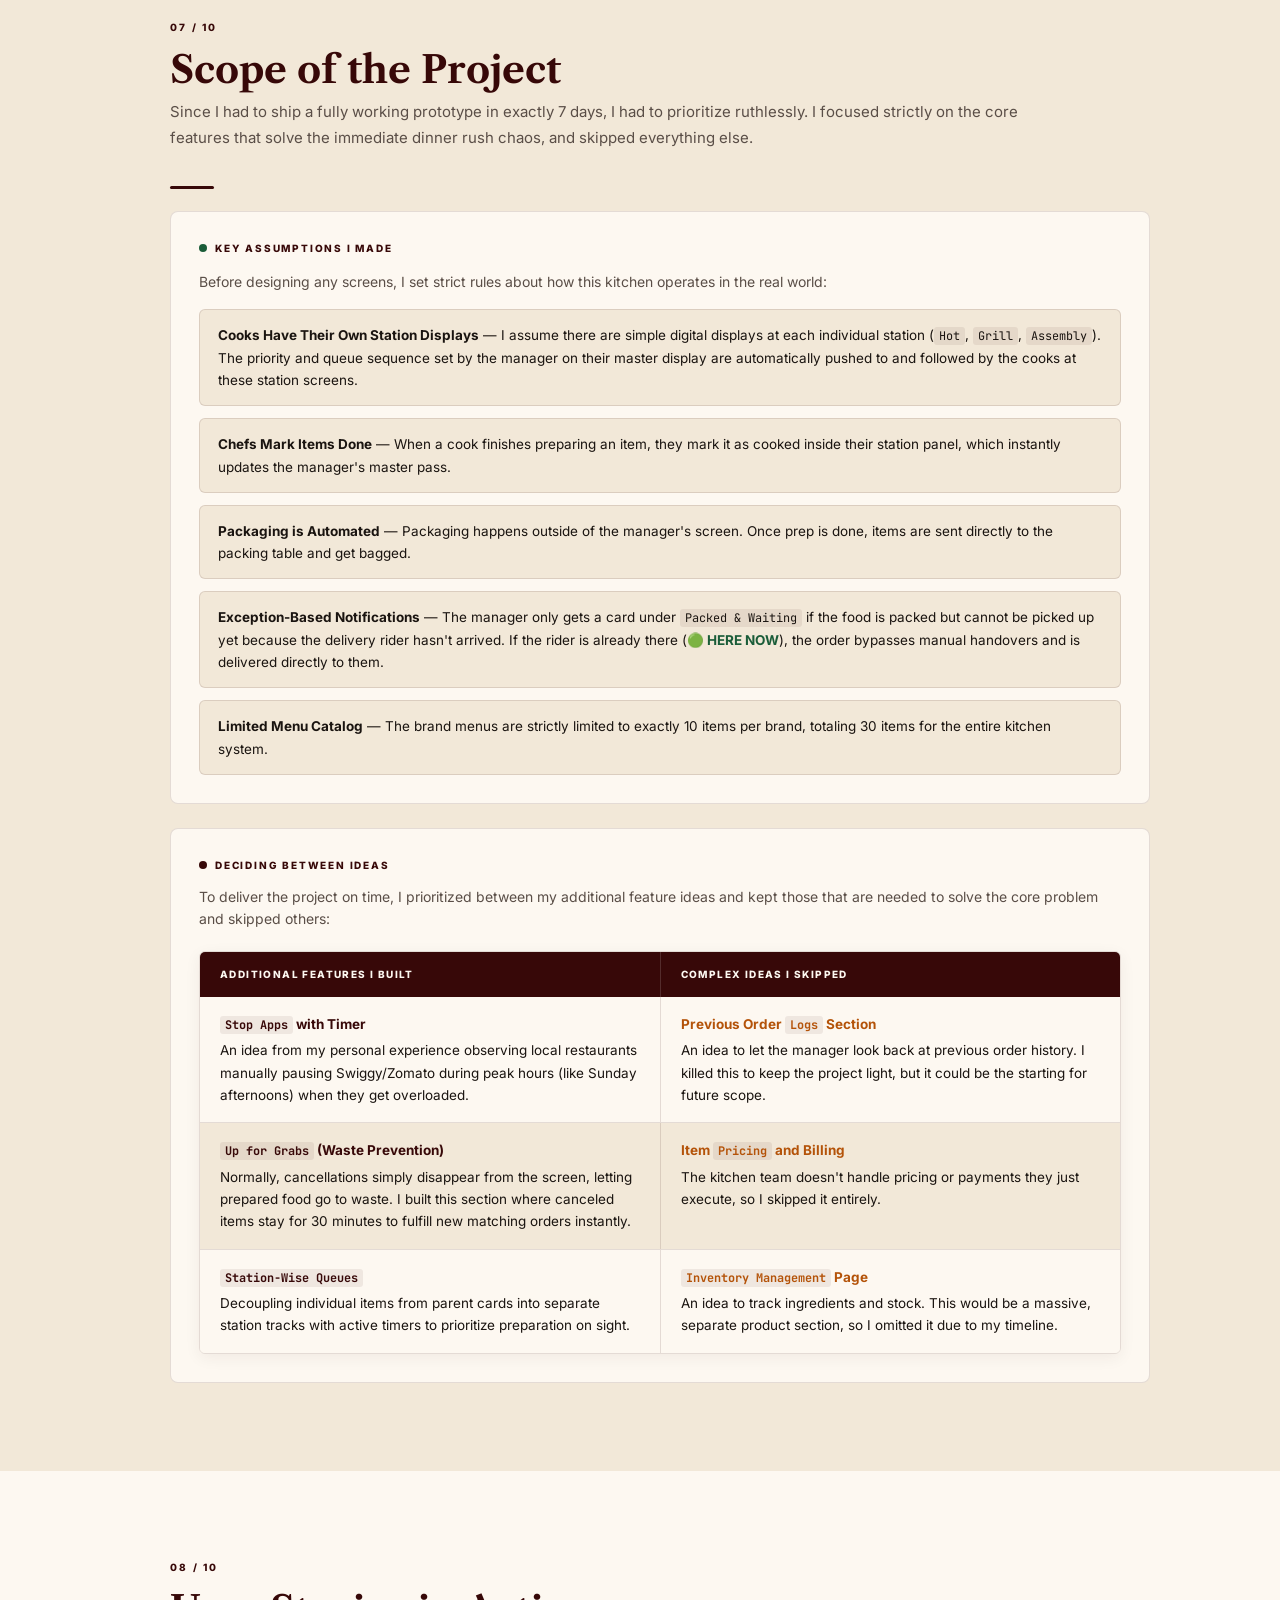
==== commit 71e233a2: "fix: Normalize spacing and alignment for interactive prototype section on mobile" ====
--- a/case-study/index.html
+++ b/case-study/index.html
@@ -327,6 +327,7 @@
     .reveal.visible { opacity: 1; transform: translateY(0); }
     .d1 { transition-delay: 0.1s; } .d2 { transition-delay: 0.2s; } .d3 { transition-delay: 0.3s; } .d4 { transition-delay: 0.4s; }
     @media (max-width: 900px) {
+      .section { padding: 56px 0; }
       .hero-wrap {
         grid-template-columns: 1fr;
         padding: 0 20px;
@@ -344,6 +345,7 @@
       }
       #side-toc { display: none; }
       .section-inner { padding: 0 20px; }
+      .proto-wrap { padding: 0 20px; }
       .wf-diagram { grid-template-columns: 1fr 1fr; }
       .ba-grid, .craft-grid, .edge-grid { grid-template-columns: 1fr; }
       nav.topnav { padding: 0 16px; }
@@ -410,7 +412,7 @@
     .proto-modal-btn-ghost:hover { border-color:var(--oxblood); color:var(--oxblood); }
     .proto-modal-btn-primary { display:inline-flex; align-items:center; padding:10px 18px; background:var(--oxblood); color:var(--vellum); border-radius:4px; font-size:11px; font-weight:700; letter-spacing:0.06em; text-transform:uppercase; text-decoration:none; transition:background 0.2s; }
     .proto-modal-btn-primary:hover { background:var(--crimson); }
-    @media (max-width:900px) { .proto-wrap { padding:0 16px; } .proto-rail { grid-template-columns:1fr 1fr; } .proto-col:nth-child(3), .proto-col:nth-child(4) { border-top:1px solid var(--border); } }
+    @media (max-width:900px) { .proto-rail { grid-template-columns:1fr 1fr; } .proto-col:nth-child(3), .proto-col:nth-child(4) { border-top:1px solid var(--border); } }
     /* Decision Stories Two-Col Layout */
     .ds-two-col { display: grid; grid-template-columns: 1fr 1fr; gap: 20px; margin: 18px 0; }
     .ds-half { background: var(--vellum); border: 1px solid var(--border); border-radius: 6px; padding: 18px; }
@@ -654,13 +656,13 @@
   </div>
 </section>
 <section id="s2" class="section alt-bg" style="background: var(--vellum);">
-  <div class="section-inner" style="max-width:1100px;padding:0 40px 0 80px;">
+  <div class="section-inner">
     <div class="s-num reveal">02 / 10</div>
     <h2 class="s-title reveal">Try this interactive prototype</h2>
     <p class="s-sub reveal" style="font-size: 18px; max-width: 620px;">Take a peek into the system that gives an experience of having full control over the cloud kitchen.</p>
     <div class="divider reveal"></div>
   </div>
-  <div class="proto-wrap reveal" style="max-width:1100px;margin:0 auto;padding:0 40px 0 80px;">
+  <div class="proto-wrap reveal">
     <div id="proto-box" class="preview-container" style="width:100%;position:relative;overflow:hidden;background-color:var(--vellum) !important;border:1px solid var(--border);border-radius:5px;box-shadow:0 16px 48px rgba(55,8,8,0.12);transition:height 0.15s ease;">
       <iframe src="preview.html" id="proto-iframe" class="preview-canvas" style="width:1920px;height:1080px;position:absolute;top:0;left:0;transform-origin:top left;border:none;display:block;pointer-events:auto;" title="Willow Kitchen Interactive Preview"></iframe>
     </div>
